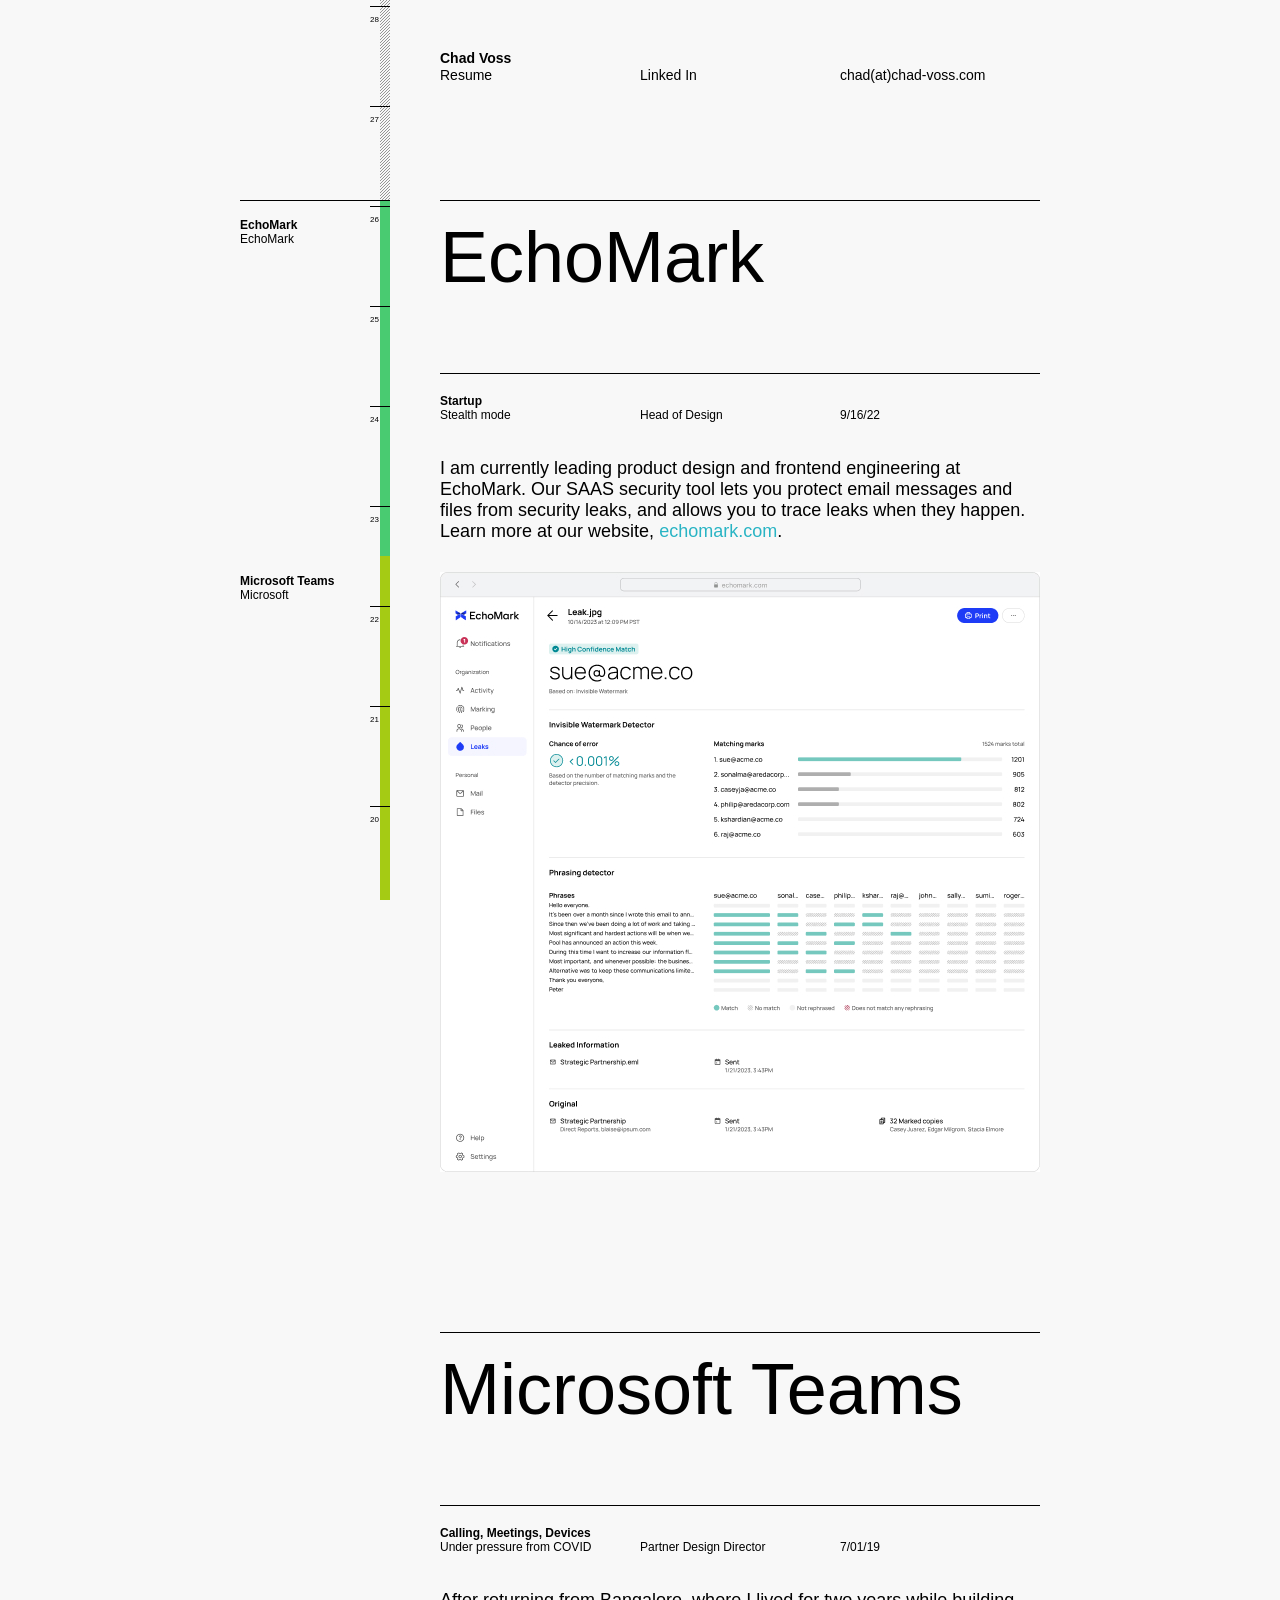
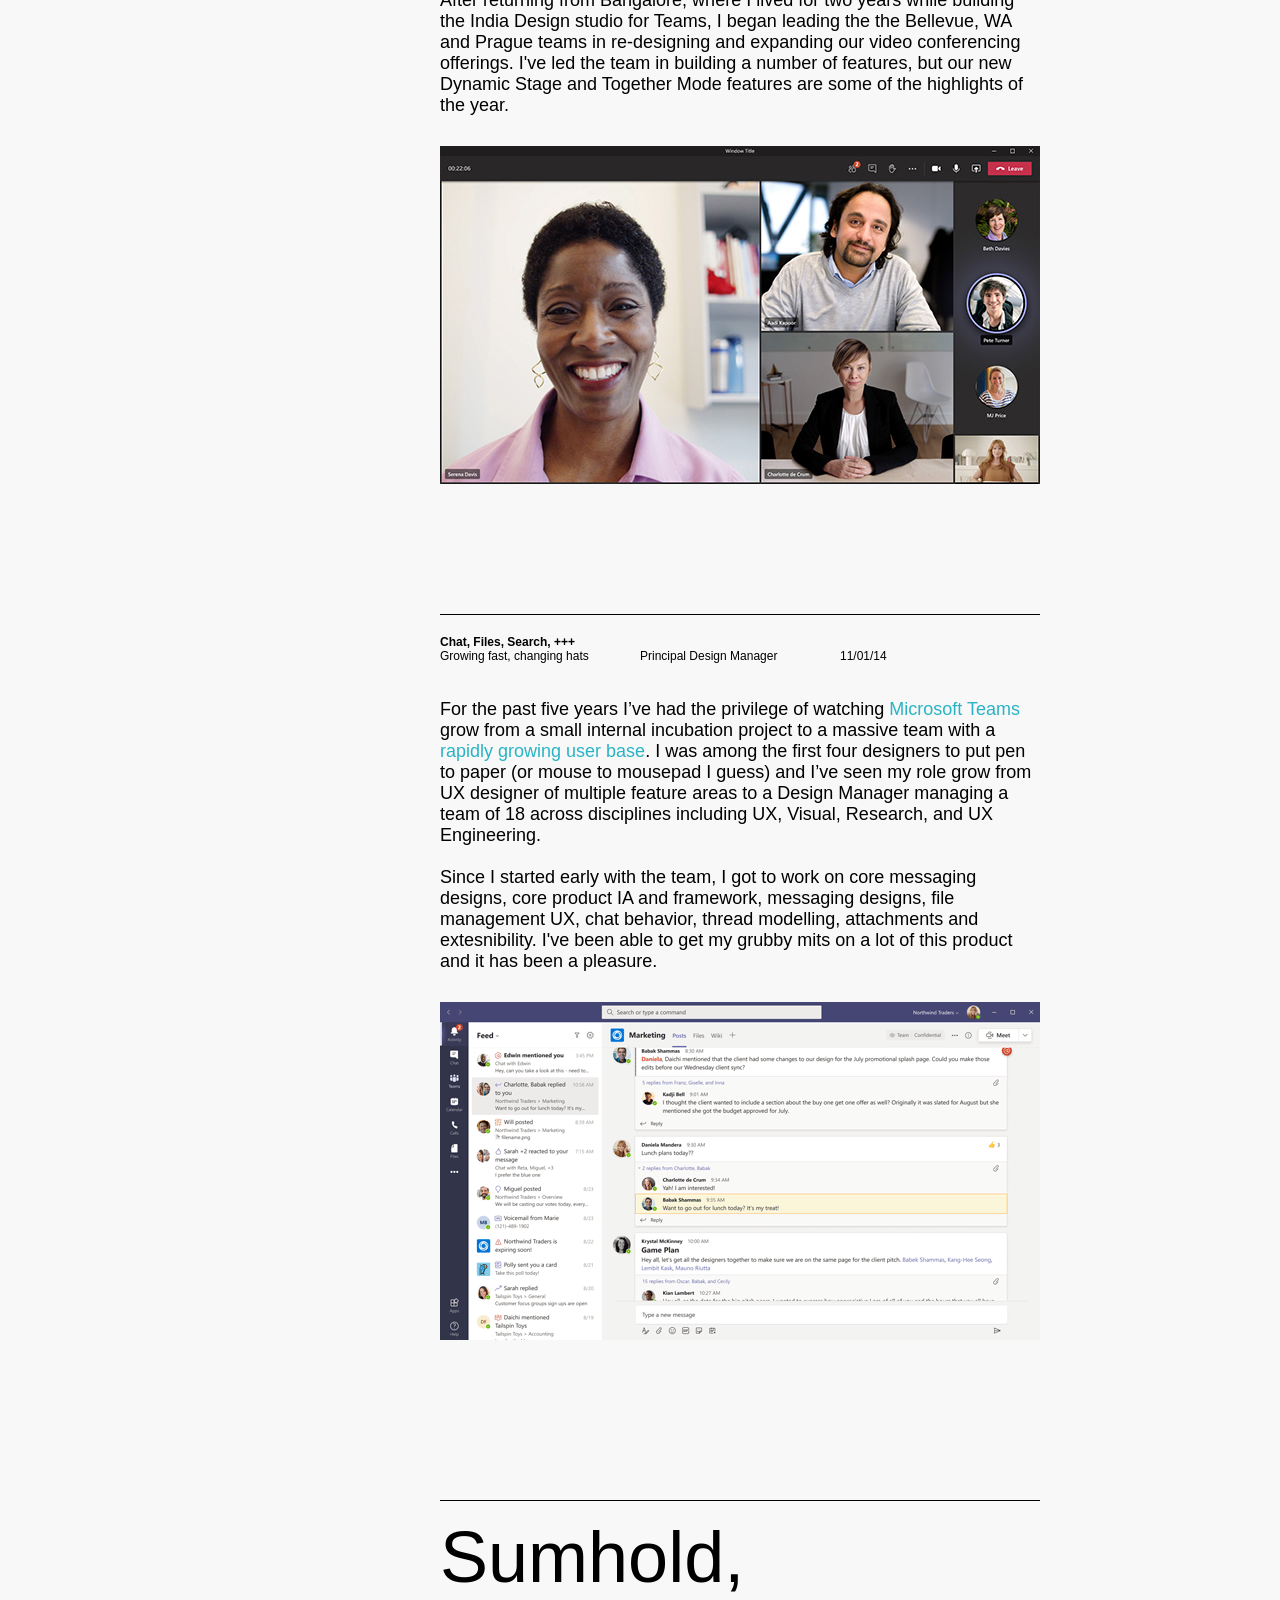
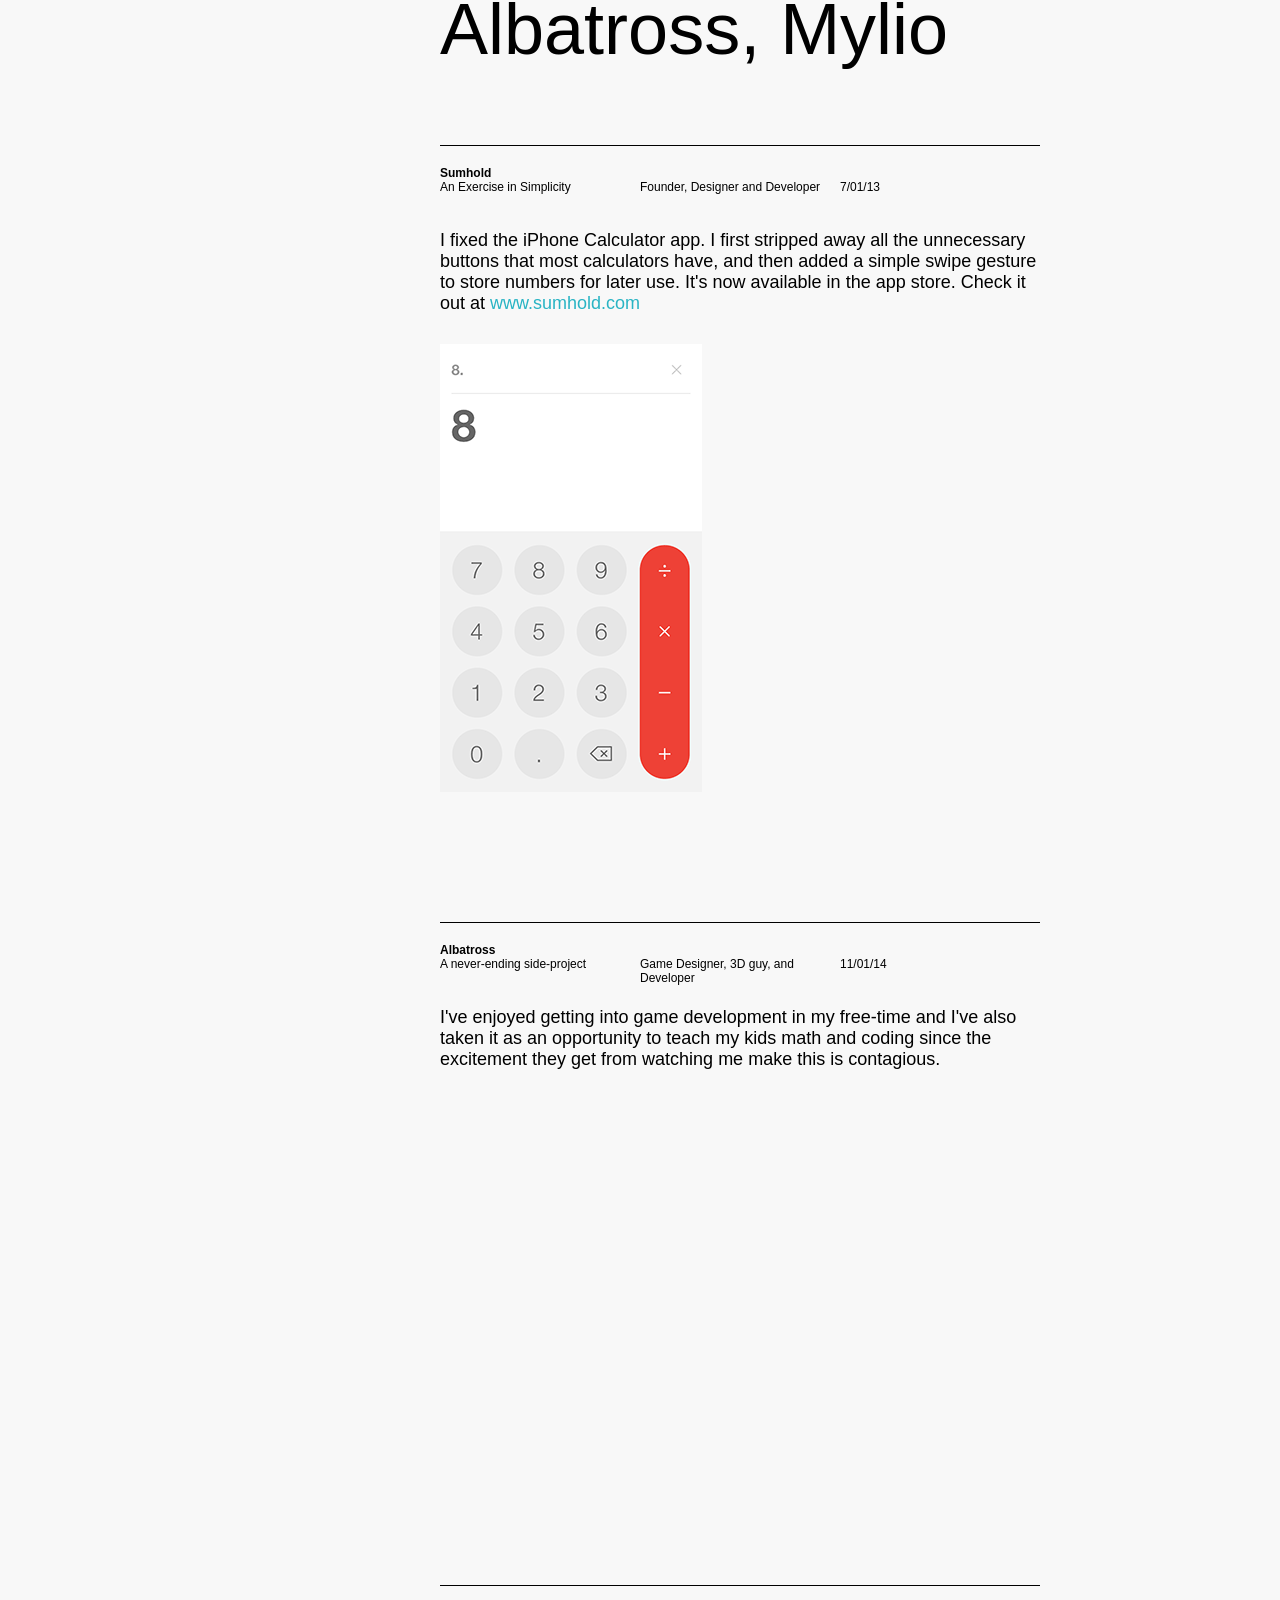
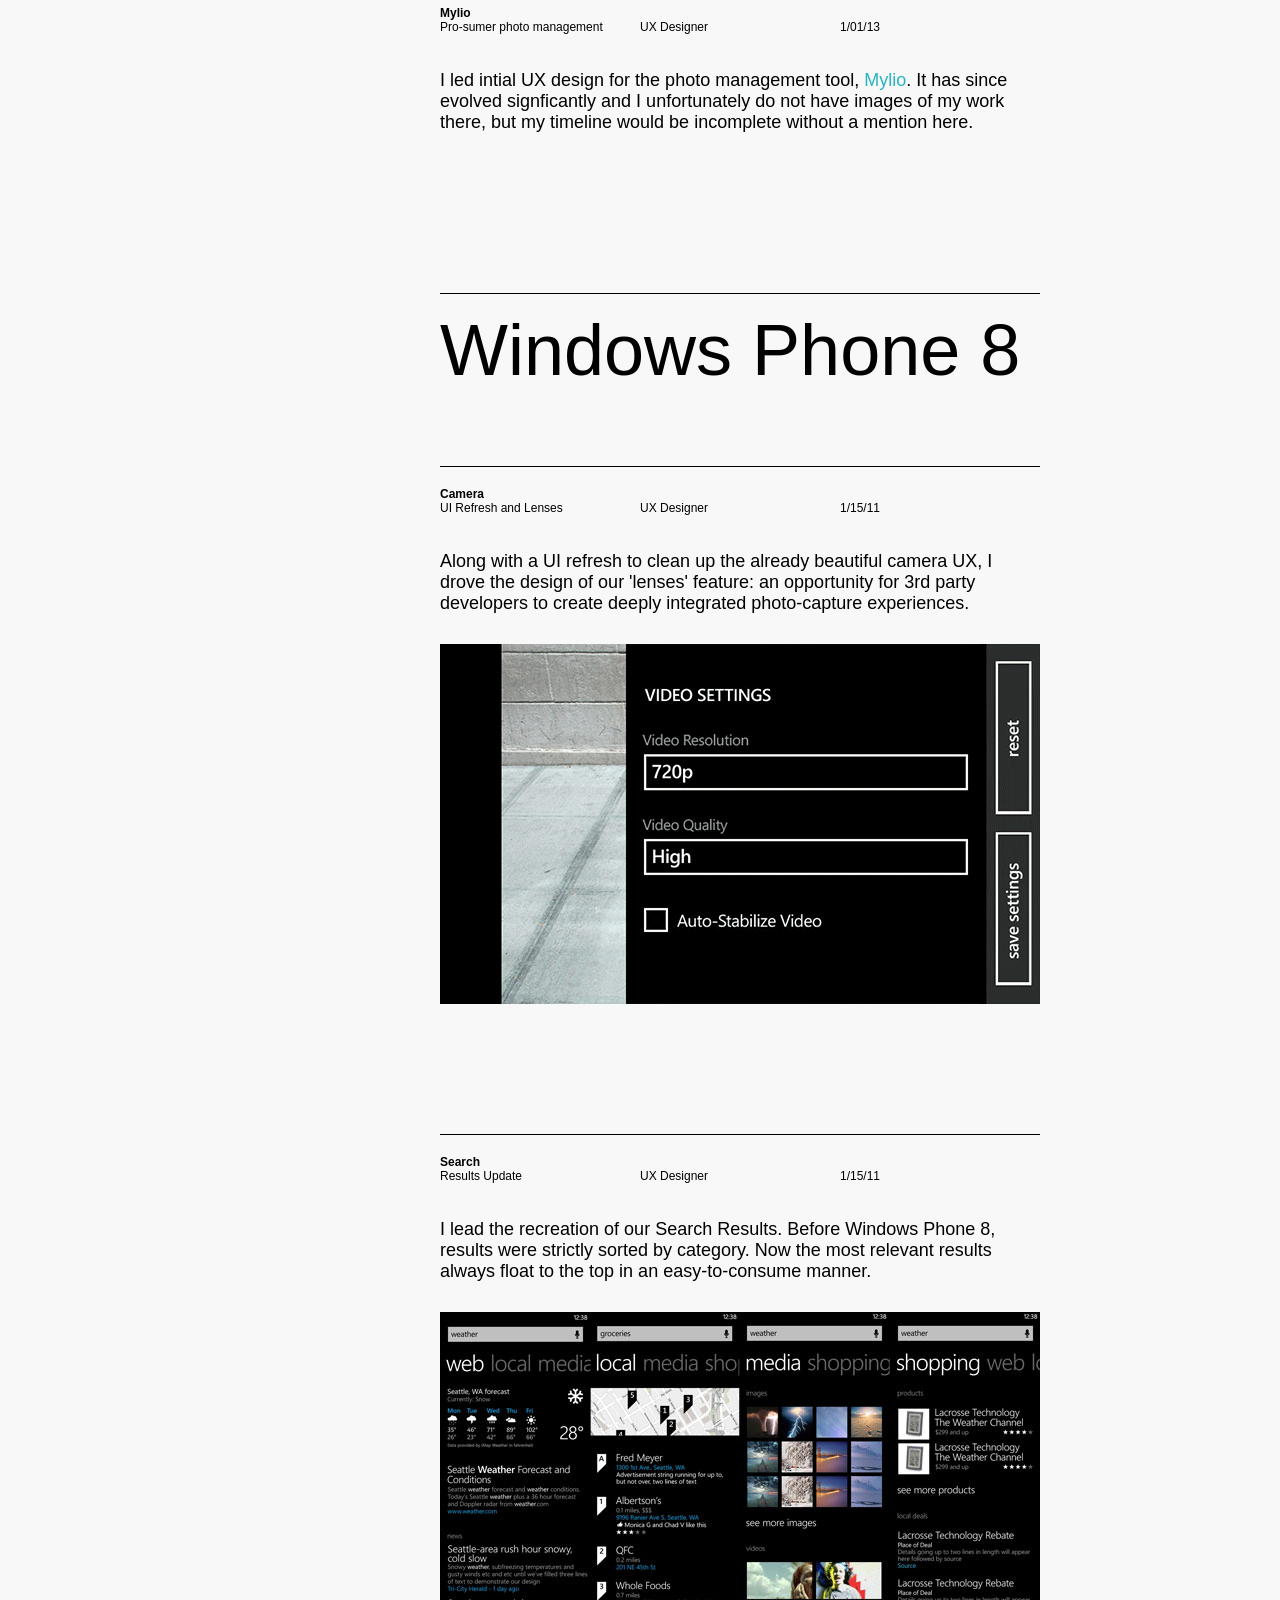
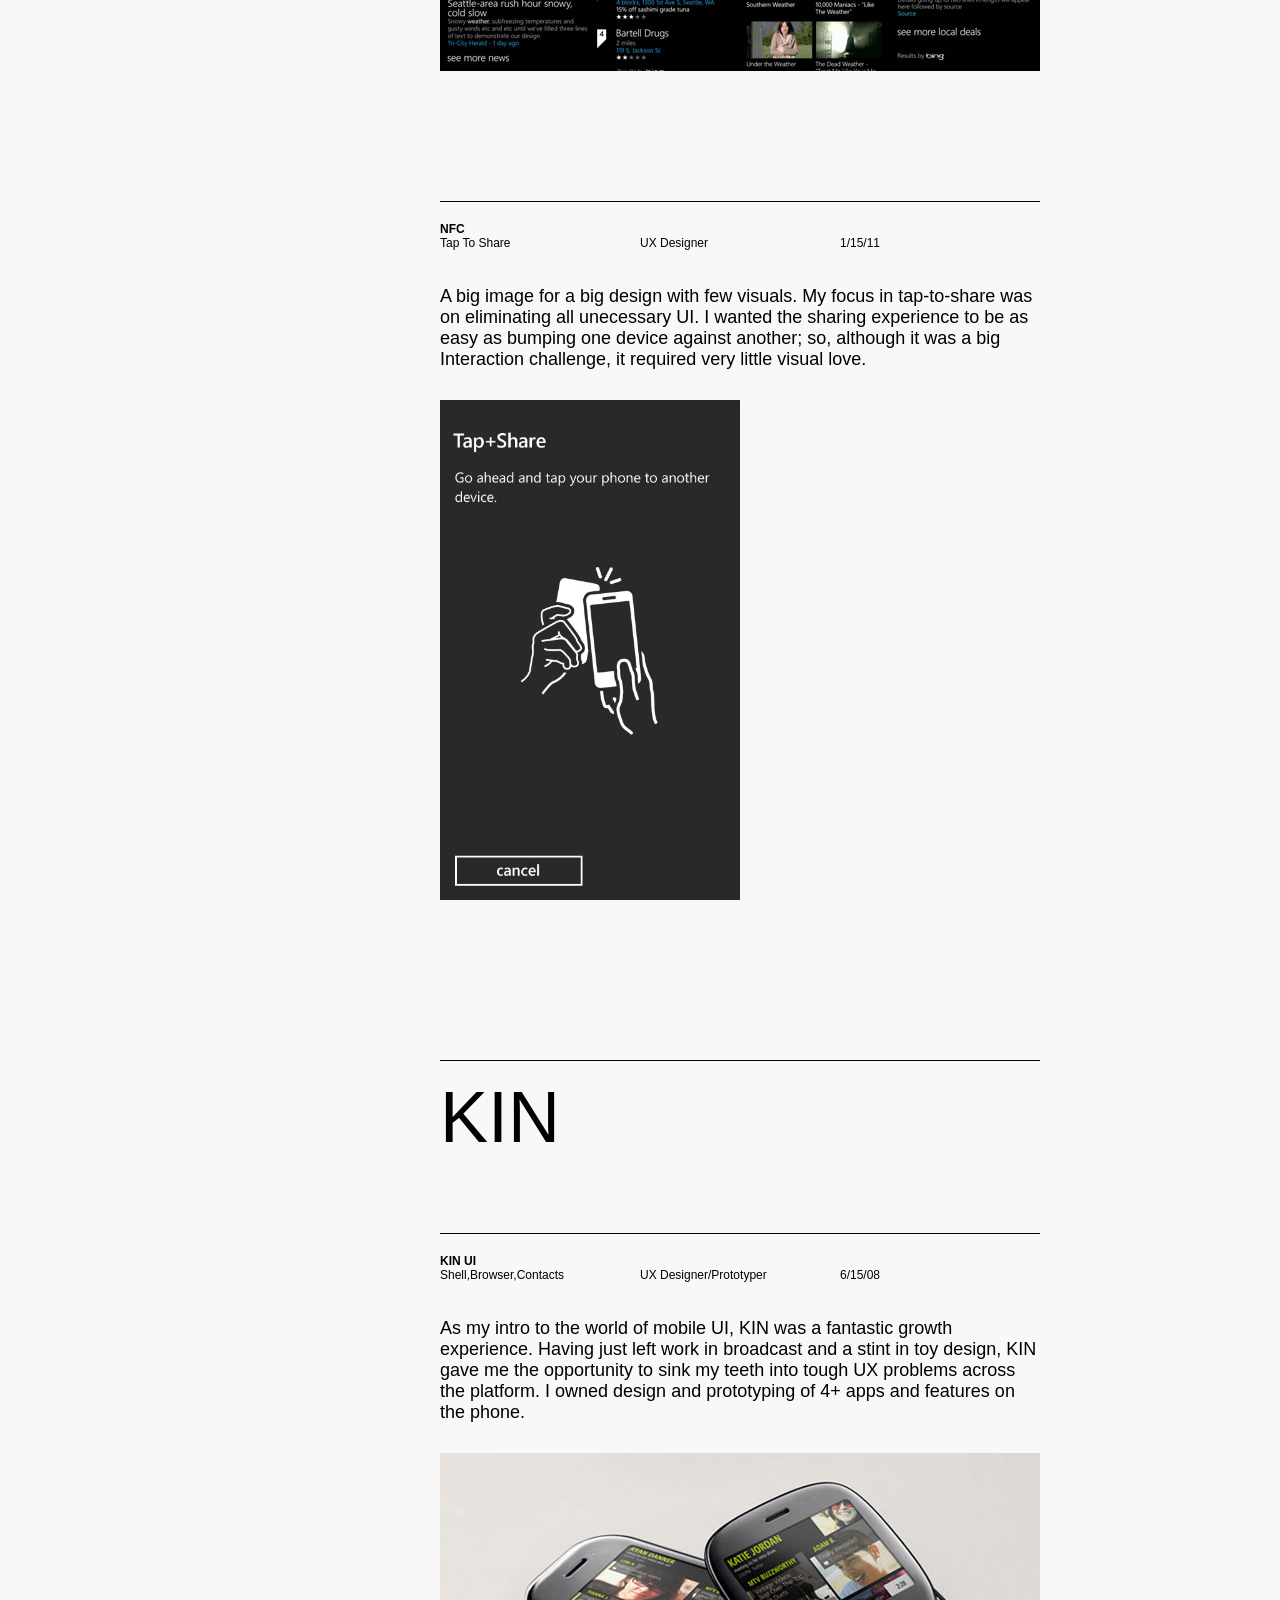
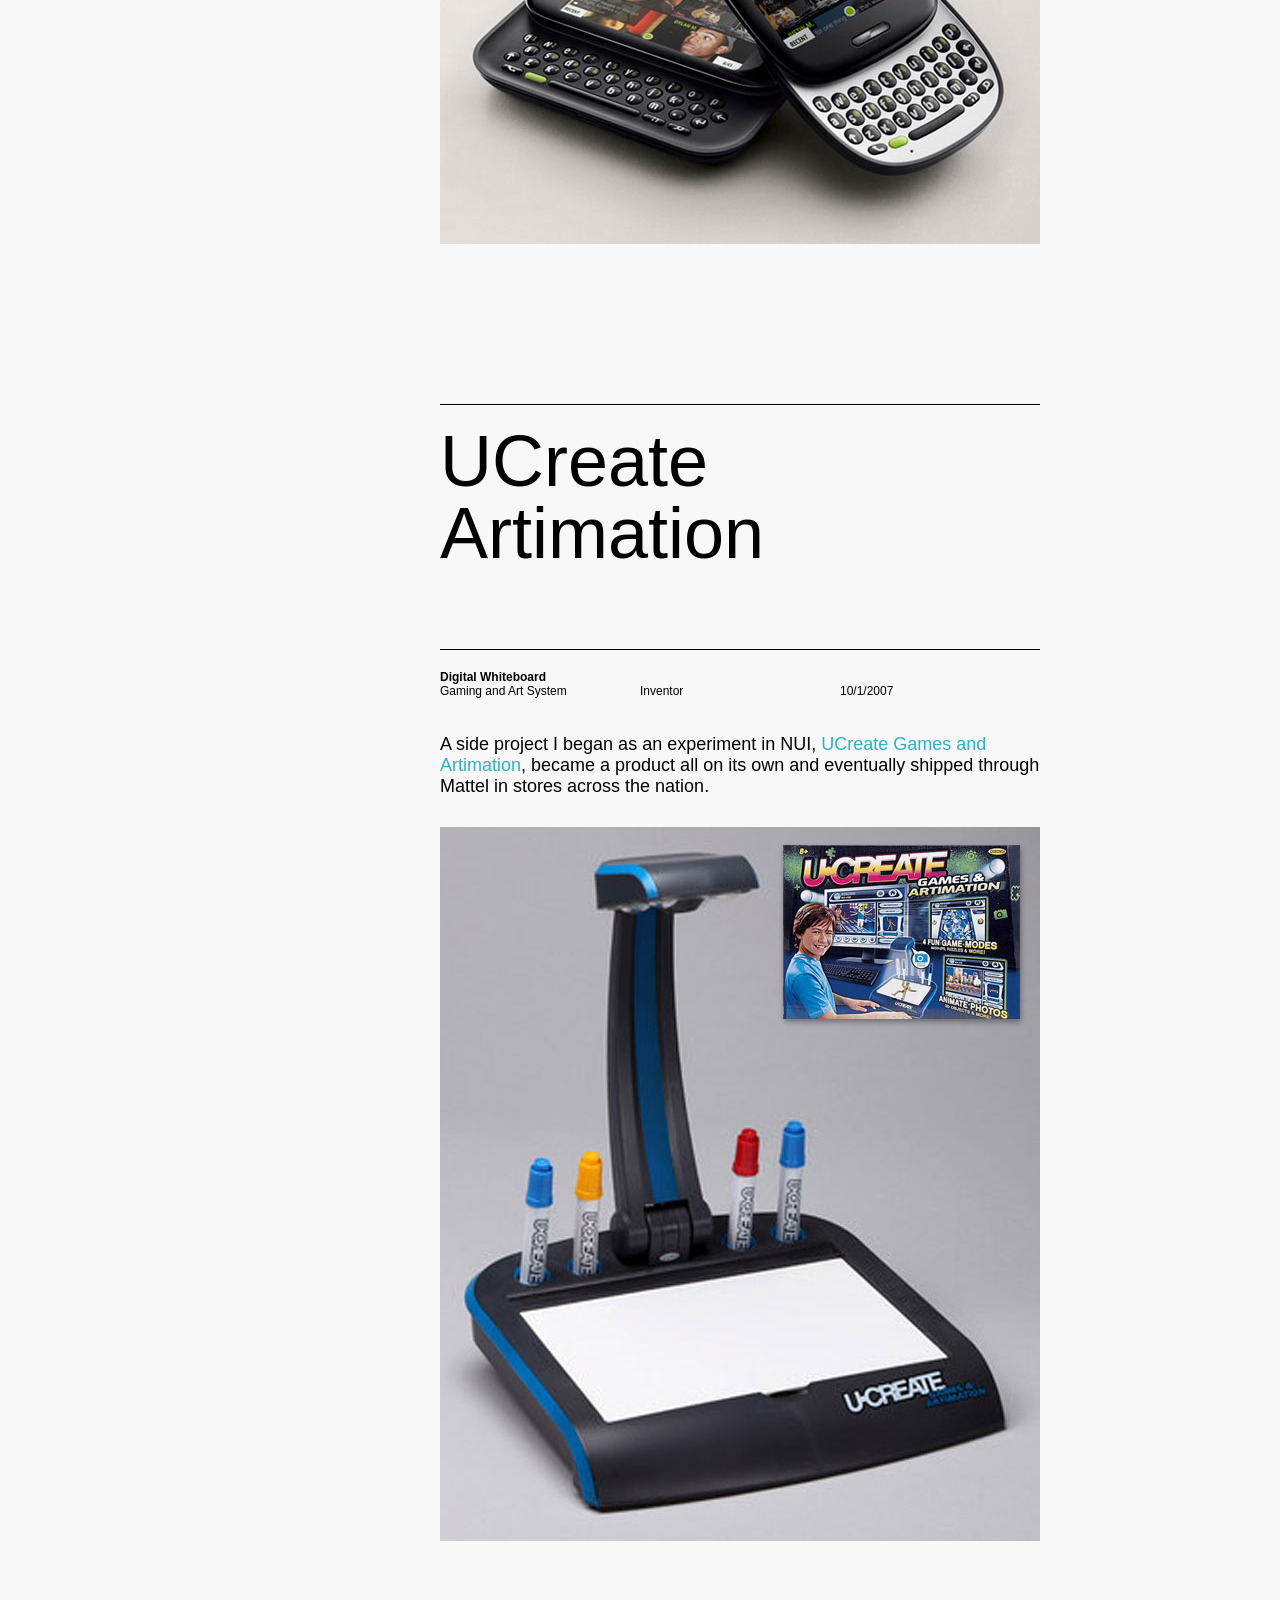
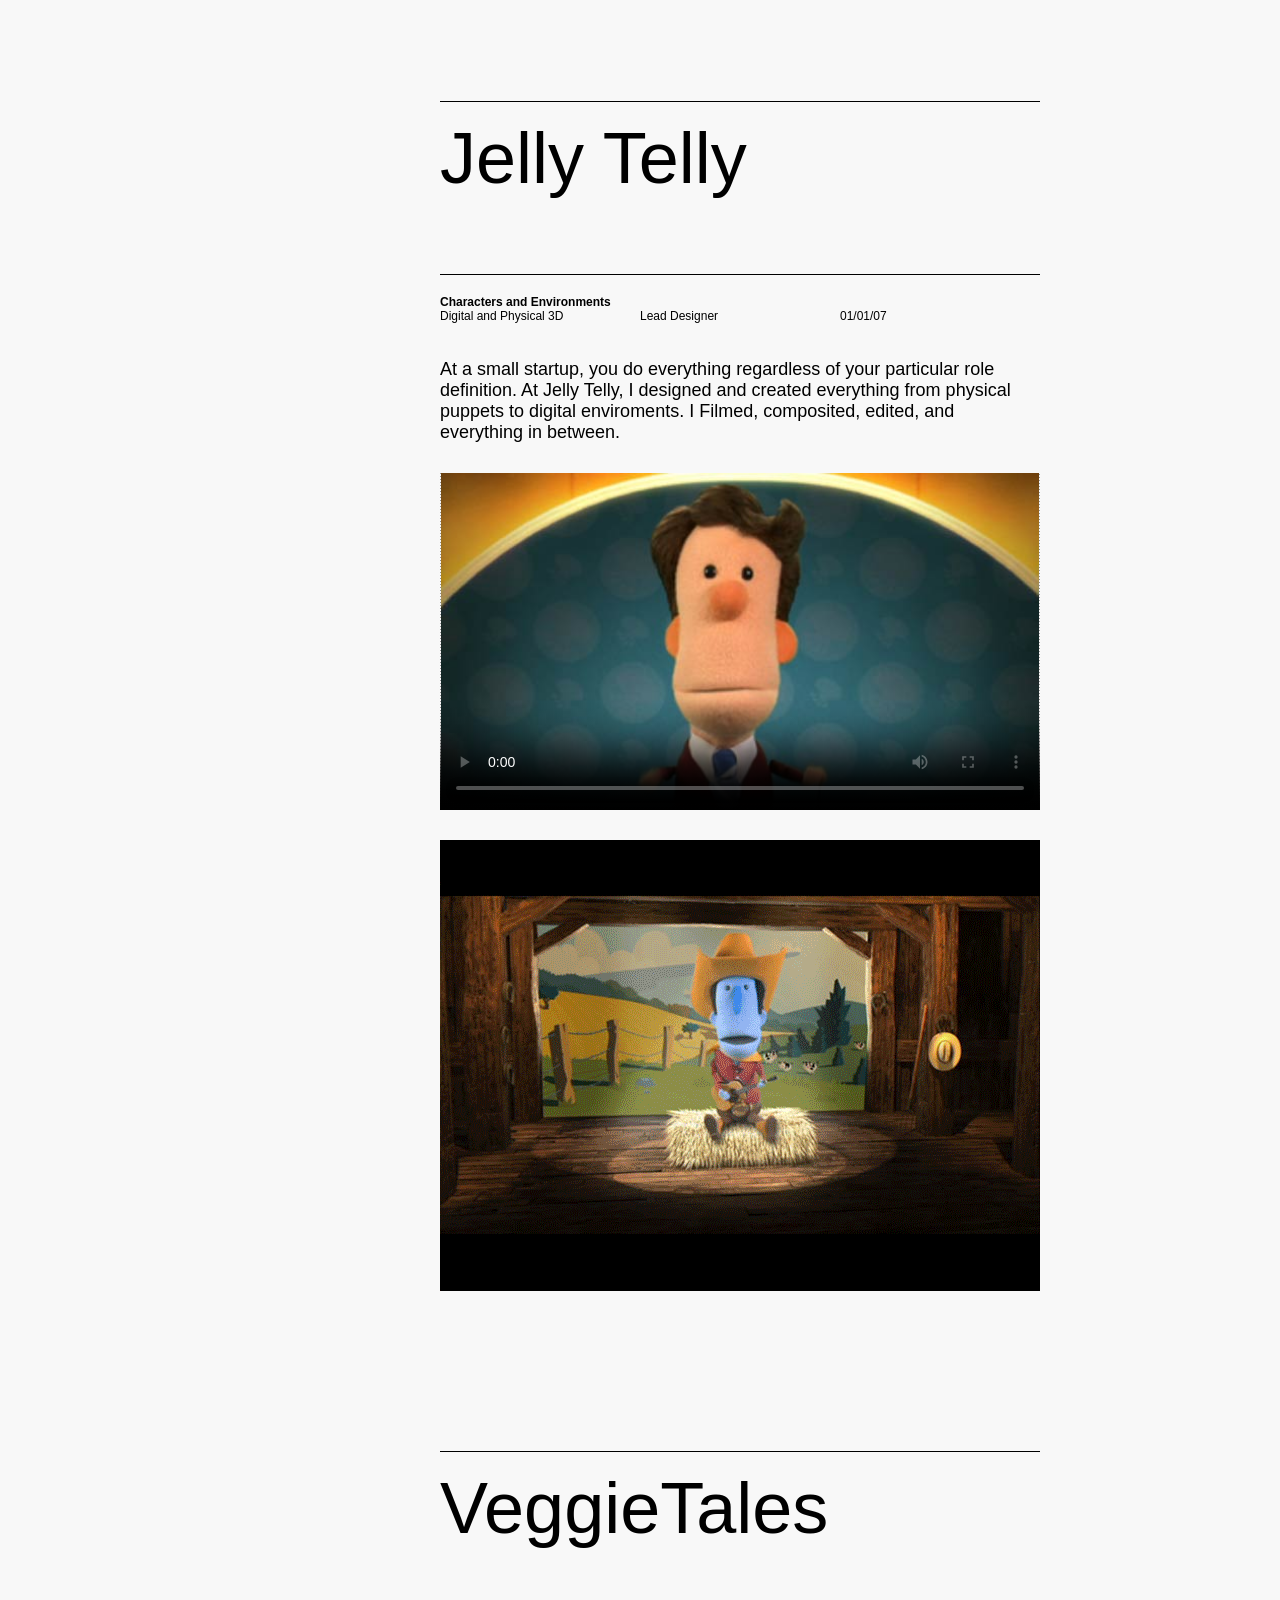
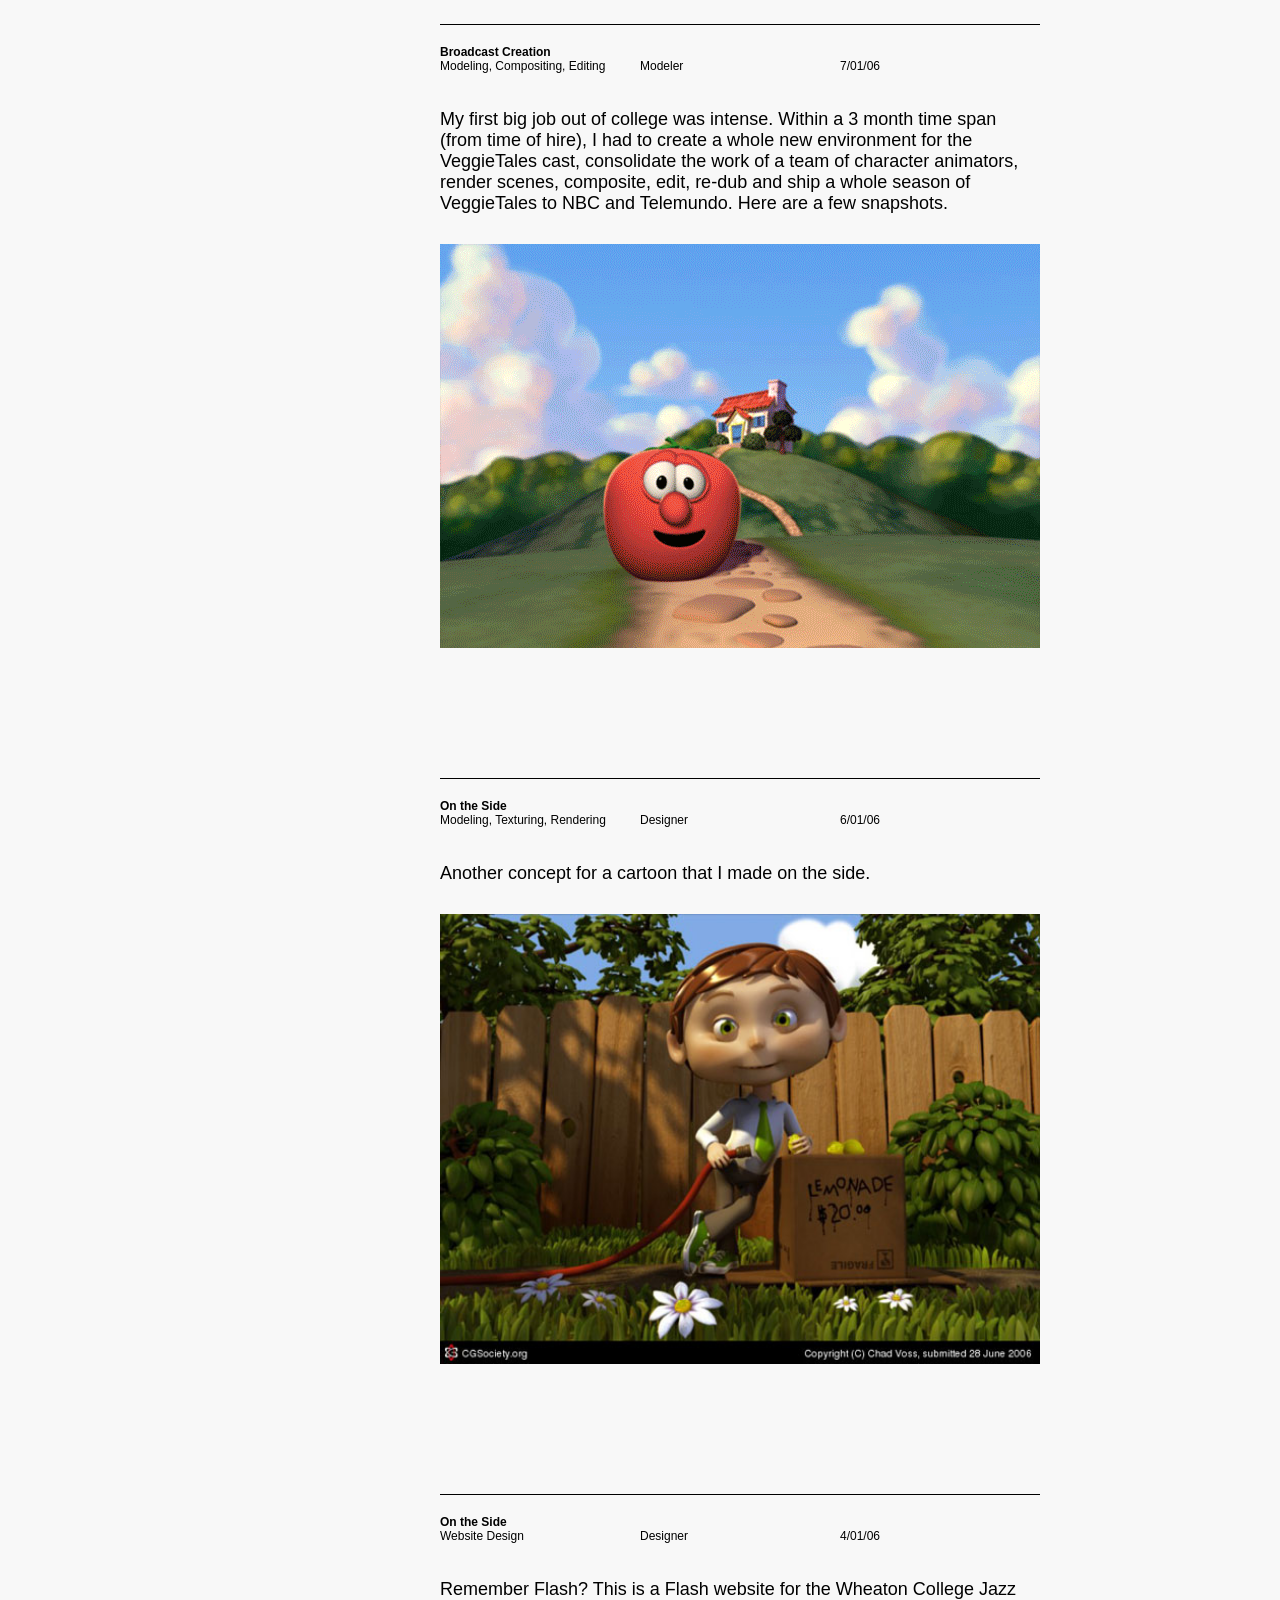
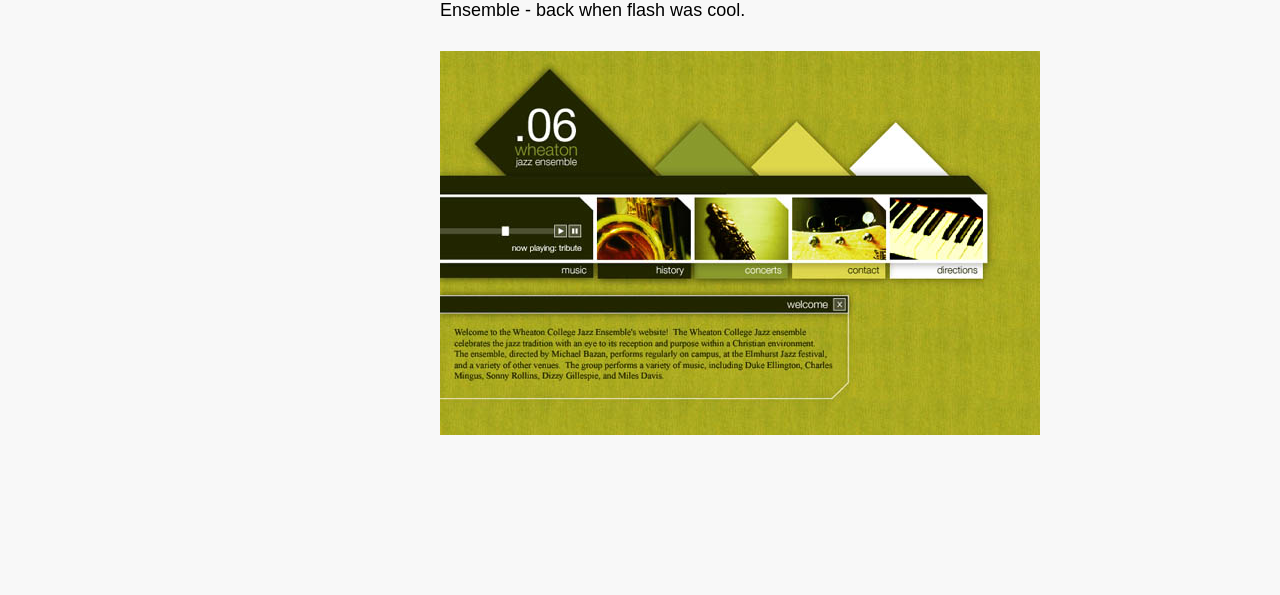
==== index.html @ c40c4e6f "Initial commit" ====
<!DOCTYPE html>
<html>
	
<head>
	<meta http-equiv="Content-Type" content="text/html; charset=utf-8" />
	<title>Chad Voss - Portfolio</title>
    
    <link href="css/main.css" rel="stylesheet" type="text/css" />
    
	<script src="js/jquery.js"></script>
    <script src="js/jquery.easing.1.3.js"></script>
    <script src="js/jquery.mousewheel.js"></script>
    <script src="js/jquery.animate-colors-min.js"></script>
	<script src="js/main.js"></script>
    </head>

<body style="background-color:#f8f8f8;">

<div id="wrapper">
	<div id="content"  style="top:0px;">
		
   		<!-- Header -->
    	<div id="header">
            <p class="font-bb">Chad Voss</p>
            <p class="font-b indent-0"><a href="data/other/voss.pdf">Resume</a></p>
            <p class="font-b indent-1"><a href="http://www.linkedin.com/in/chadvoss">Linked In</a></p>
            <p class="font-b indent-2"><a href="#">chad(at)chad-voss.com</a></p>
    	</div>
    	
    	<!-- Jobs -->
        <div id="jobs">
        	
        	        	<div class="job">
            	<div class="job-title font-c">EchoMark</div>
                
				                <div class="project">
                    <div class="project-header">
                        <p class="font-ab">Startup</p>
                        <p class="font-a indent-0">Stealth mode</p>
                        <p class="font-a indent-1">Head of Design</p>
                        <p class="font-a indent-2">9/16/22</p>
                        <p class="project-description font-d">I am currently leading product design and frontend engineering at EchoMark. Our SAAS security tool lets you protect email messages and files from security leaks, and allows you to trace leaks when they happen. Learn more at our website, <a href='https://echomark.com/' style='color:#29b4c4'>echomark.com</a>.</p>
                    </div>
                        
                    <div class="project-body">
                    
                    	                        <div class="image" style="width:600px; height:600px;">
                        	<img width="600" height="600" src="data/images/leak-report.jpg"/>
                        </div>
                                            </div>
                </div>
                            </div>
            
                    	<div class="job">
            	<div class="job-title font-c">Microsoft Teams</div>
                
				                <div class="project">
                    <div class="project-header">
                        <p class="font-ab">Calling, Meetings, Devices</p>
                        <p class="font-a indent-0">Under pressure from COVID</p>
                        <p class="font-a indent-1">Partner Design Director</p>
                        <p class="font-a indent-2">7/01/19</p>
                        <p class="project-description font-d">After returning from Bangalore, where I lived for two years while building the India Design studio for Teams, I began leading the the Bellevue, WA and Prague teams in re-designing and expanding our video conferencing offerings. I've led the team in building a number of features, but our new Dynamic Stage and Together Mode features are some of the highlights of the year.</p>
                    </div>
                        
                    <div class="project-body">
                    
                    	                        <div class="image" style="width:600px; height:338px;">
                        	<img width="600" height="338" src="data/images/dynamic_grid.jpg"/>
                        </div>
                                            </div>
                </div>
                                <div class="project">
                    <div class="project-header">
                        <p class="font-ab">Chat, Files, Search, +++</p>
                        <p class="font-a indent-0">Growing fast, changing hats</p>
                        <p class="font-a indent-1">Principal Design Manager</p>
                        <p class="font-a indent-2">11/01/14</p>
                        <p class="project-description font-d">For the past five years I’ve had the privilege of watching <a href='https://products.office.com/en-us/microsoft-teams/group-chat-software' style='color:#29b4c4'>Microsoft Teams</a> grow from a small internal incubation project to a massive team with a <a href=‘https://thenextweb.com/apps/2018/12/10/microsoft-teams-is-growing-ridiculously-fast/' style='color:#29b4c4'>rapidly growing user base</a>. I was among the first four designers to put pen to paper (or mouse to mousepad I guess) and I’ve seen my role grow from UX designer of multiple feature areas to a Design Manager managing a team of 18 across disciplines including UX, Visual, Research, and UX Engineering. <br><br>Since I started early with the team, I got to work on core messaging designs, core product IA and framework, messaging designs, file management UX, chat behavior, thread modelling, attachments and extesnibility. I've been able to get my grubby mits on a lot of this product and it has been a pleasure.</p>
                    </div>
                        
                    <div class="project-body">
                    
                    	                        <div class="image" style="width:600px; height:338px;">
                        	<img width="600" height="338" src="data/images/teams_blr.gif"/>
                        </div>
                                            </div>
                </div>
                            </div>
            
                    	<div class="job">
            	<div class="job-title font-c">Sumhold, Albatross, Mylio</div>
                
				                <div class="project">
                    <div class="project-header">
                        <p class="font-ab">Sumhold</p>
                        <p class="font-a indent-0">An Exercise in Simplicity</p>
                        <p class="font-a indent-1">Founder, Designer and Developer</p>
                        <p class="font-a indent-2">7/01/13</p>
                        <p class="project-description font-d">I fixed the iPhone Calculator app. I first stripped away all the unnecessary buttons that most calculators have, and then added a simple swipe gesture to store numbers for later use. It's now available in the app store. Check it out at <a href='http://www.sumhold.com' style='color:#29b4c4'>www.sumhold.com</a></p>
                    </div>
                        
                    <div class="project-body">
                    
                    	                        <div class="image" style="width:262px; height:448px;">
                        	<img width="262" height="448" src="data/images/step1.gif"/>
                        </div>
                                            </div>
                </div>
                                <div class="project">
                    <div class="project-header">
                        <p class="font-ab">Albatross</p>
                        <p class="font-a indent-0">A never-ending side-project</p>
                        <p class="font-a indent-1">Game Designer, 3D guy, and Developer</p>
                        <p class="font-a indent-2">11/01/14</p>
                        <p class="project-description font-d">I've enjoyed getting into game development in my free-time and I've also taken it as an opportunity to teach my kids math and coding since the excitement they get from watching me make this is contagious.<br><br><br><iframe width="600" height="338" src="https://www.youtube.com/embed/iEq5M8RAYPA" frameborder="0" allow="accelerometer; autoplay; encrypted-media; gyroscope; picture-in-picture" allowfullscreen></iframe></p>
                    </div>
                        
                    <div class="project-body">
                    
                    	                    </div>
                </div>
                                <div class="project">
                    <div class="project-header">
                        <p class="font-ab">Mylio</p>
                        <p class="font-a indent-0">Pro-sumer photo management</p>
                        <p class="font-a indent-1">UX Designer</p>
                        <p class="font-a indent-2">1/01/13</p>
                        <p class="project-description font-d">I led intial UX design for the photo management tool, <a href='https://mylio.com/' style='color:#29b4c4'>Mylio</a>. It has since evolved signficantly and I unfortunately do not have images of my work there, but my timeline would be incomplete without a mention here.</p>
                    </div>
                        
                    <div class="project-body">
                    
                    	                    </div>
                </div>
                            </div>
            
                    	<div class="job">
            	<div class="job-title font-c">Windows Phone 8</div>
                
				                <div class="project">
                    <div class="project-header">
                        <p class="font-ab">Camera</p>
                        <p class="font-a indent-0">UI Refresh and Lenses</p>
                        <p class="font-a indent-1">UX Designer</p>
                        <p class="font-a indent-2">1/15/11</p>
                        <p class="project-description font-d">Along with a UI refresh to clean up the already beautiful camera UX, I drove the design of our 'lenses' feature: an opportunity for 3rd party developers to create deeply integrated photo-capture experiences.</p>
                    </div>
                        
                    <div class="project-body">
                    
                    	                        <div class="image" style="width:600px; height:360px;">
                        	<img width="600" height="360" src="data/images/WinPhoCam.gif"/>
                        </div>
                                            </div>
                </div>
                                <div class="project">
                    <div class="project-header">
                        <p class="font-ab">Search</p>
                        <p class="font-a indent-0">Results Update</p>
                        <p class="font-a indent-1">UX Designer</p>
                        <p class="font-a indent-2">1/15/11</p>
                        <p class="project-description font-d">I lead the recreation of our Search Results. Before Windows Phone 8, results were strictly sorted by category. Now the most relevant results always float to the top in an easy-to-consume manner.</p>
                    </div>
                        
                    <div class="project-body">
                    
                    	                        <div class="image" style="width:600px; height:359px;">
                        	<img width="600" height="359" src="data/images/serp.jpg"/>
                        </div>
                                            </div>
                </div>
                                <div class="project">
                    <div class="project-header">
                        <p class="font-ab">NFC</p>
                        <p class="font-a indent-0">Tap To Share</p>
                        <p class="font-a indent-1">UX Designer</p>
                        <p class="font-a indent-2">1/15/11</p>
                        <p class="project-description font-d">A big image for a big design with few visuals. My focus in tap-to-share was on eliminating all unecessary UI. I wanted the sharing experience to be as easy as bumping one device against another; so, although it was a big Interaction challenge, it required very little visual love.</p>
                    </div>
                        
                    <div class="project-body">
                    
                    	                        <div class="image" style="width:300px; height:500px;">
                        	<img width="300" height="500" src="data/images/nfc.jpg"/>
                        </div>
                                            </div>
                </div>
                            </div>
            
                    	<div class="job">
            	<div class="job-title font-c">KIN</div>
                
				                <div class="project">
                    <div class="project-header">
                        <p class="font-ab">KIN UI</p>
                        <p class="font-a indent-0">Shell,Browser,Contacts</p>
                        <p class="font-a indent-1">UX Designer/Prototyper</p>
                        <p class="font-a indent-2">6/15/08</p>
                        <p class="project-description font-d">As my intro to the world of mobile UI, KIN was a fantastic growth experience. Having just left work in broadcast and a stint in toy design, KIN gave me the opportunity to sink my teeth into tough UX problems across the platform. I owned design and prototyping of 4+ apps and features on the phone.</p>
                    </div>
                        
                    <div class="project-body">
                    
                    	                        <div class="image" style="width:600px; height:391px;">
                        	<img width="600" height="391" src="data/images/kin-one-e3.jpg"/>
                        </div>
                                            </div>
                </div>
                            </div>
            
                    	<div class="job">
            	<div class="job-title font-c">UCreate Artimation</div>
                
				                <div class="project">
                    <div class="project-header">
                        <p class="font-ab">Digital Whiteboard</p>
                        <p class="font-a indent-0">Gaming and Art System</p>
                        <p class="font-a indent-1">Inventor</p>
                        <p class="font-a indent-2">10/1/2007</p>
                        <p class="project-description font-d">A side project I began as an experiment in NUI, <a href='https://www.amazon.com/Mattel-P6161-Ucreate-Games-Artimation/dp/B00264XVTA' style='color:#29b4c4'>UCreate Games and Artimation</a>, became a product all on its own and eventually shipped through Mattel in stores across the nation.</p>
                    </div>
                        
                    <div class="project-body">
                    
                    	                        <div class="image" style="width:600px; height:714px;">
                        	<img width="600" height="714" src="data/images/ucr_toy.jpg"/>
                        </div>
                                            </div>
                </div>
                            </div>
            
                    	<div class="job">
            	<div class="job-title font-c">Jelly Telly</div>
                
				                <div class="project">
                    <div class="project-header">
                        <p class="font-ab">Characters and Environments</p>
                        <p class="font-a indent-0">Digital and Physical 3D</p>
                        <p class="font-a indent-1">Lead Designer</p>
                        <p class="font-a indent-2">01/01/07</p>
                        <p class="project-description font-d">At a small startup, you do everything regardless of your particular role definition. At Jelly Telly, I designed and created everything from physical puppets to digital enviroments. I Filmed, composited, edited, and everything in between.</p>
                    </div>
                        
                    <div class="project-body">
                    
                    	                        <div class="video" style="width:600px; height:337px;">
                            <video controls="true" width="600" height="337" poster="data/videos/jellynews_590.jpg">
                            	                                <source src="data/videos/jellynews_590.mp4"></source>
                                                                <source src="data/videos/jellynews_590.ogg"></source>
                                                            </video>
                            <!--<div class="video-controls">
                                <div class="video-play"></div >
                                <div class="video-pause" style="visibility:collapse"></div >
                            </div>-->
                        </div>
                                                <div class="image" style="width:600px; height:451px;">
                        	<img width="600" height="451" src="data/images/JellyTelly.gif"/>
                        </div>
                                            </div>
                </div>
                            </div>
            
                    	<div class="job">
            	<div class="job-title font-c">VeggieTales</div>
                
				                <div class="project">
                    <div class="project-header">
                        <p class="font-ab">Broadcast Creation</p>
                        <p class="font-a indent-0">Modeling, Compositing, Editing</p>
                        <p class="font-a indent-1">Modeler</p>
                        <p class="font-a indent-2">7/01/06</p>
                        <p class="project-description font-d">My first big job out of college was intense. Within a 3 month time span (from time of hire), I had to create a whole new environment for the VeggieTales cast, consolidate the work of a team of character animators, render scenes, composite, edit, re-dub and ship a whole season of VeggieTales to NBC and Telemundo. Here are a few snapshots.</p>
                    </div>
                        
                    <div class="project-body">
                    
                    	                        <div class="image" style="width:600px; height:404px;">
                        	<img width="600" height="404" src="data/images/VeggieTales.gif"/>
                        </div>
                                            </div>
                </div>
                                <div class="project">
                    <div class="project-header">
                        <p class="font-ab">On the Side</p>
                        <p class="font-a indent-0">Modeling, Texturing, Rendering</p>
                        <p class="font-a indent-1">Designer</p>
                        <p class="font-a indent-2">6/01/06</p>
                        <p class="project-description font-d">Another concept for a cartoon that I made on the side.</p>
                    </div>
                        
                    <div class="project-body">
                    
                    	                        <div class="image" style="width:600px; height:450px;">
                        	<img width="600" height="450" src="data/images/col_lemons.jpg"/>
                        </div>
                                            </div>
                </div>
                                <div class="project">
                    <div class="project-header">
                        <p class="font-ab">On the Side</p>
                        <p class="font-a indent-0">Website Design</p>
                        <p class="font-a indent-1">Designer</p>
                        <p class="font-a indent-2">4/01/06</p>
                        <p class="project-description font-d">Remember Flash? This is a Flash website for the Wheaton College Jazz Ensemble - back when flash was cool.</p>
                    </div>
                        
                    <div class="project-body">
                    
                    	                        <div class="image" style="width:600px; height:384px;">
                        	<img width="600" height="384" src="data/images/col_web.jpg"/>
                        </div>
                                            </div>
                </div>
                            </div>
            
                        
            
        <!-- end jobs -->
        </div>
        
    <!-- end content -->
    </div>
        
    <!-- Timeline -->
    <div id="timeline">
        
        <!-- Background -->
        <div id="timeline-bg"></div>

        <!-- Scrolling Content -->
        <div id="timeline-scroller" style="top: 0px; position: absolute;">

            <!-- set height to offset design -->
            <div id="timeline-offset" style="height: 200px;"></div>
            
                        
            <!-- Projects -->
            <div id="timeline-projects">
            
            	                <div class="timeline-project" onClick="void(0);" style="height: 338px; border-right-color: #49cb71">
                    <p class="font-ab">EchoMark</p>
                    <p class="font-a">EchoMark</p>
                </div>
                
                                <div class="timeline-project" onClick="void(0);" style="height: 749px; border-right-color: #a5cb14">
                    <p class="font-ab">Microsoft Teams</p>
                    <p class="font-a">Microsoft</p>
                </div>
                
                                <div class="timeline-project" onClick="void(0);" style="height: 165px; border-right-color: #fed30c">
                    <p class="font-ab">Sumhold, Albatross, Mylio</p>
                    <p class="font-a">Startups</p>
                </div>
                
                                <div class="timeline-project" onClick="void(0);" style="height: 182px; border-right-color: #1ab4c6">
                    <p class="font-ab">Windows Phone 8</p>
                    <p class="font-a">Microsoft</p>
                </div>
                
                                <div class="timeline-project" onClick="void(0);" style="height: 240px; border-right-color: #fc5d1b">
                    <p class="font-ab">KIN</p>
                    <p class="font-a">Microsoft</p>
                </div>
                
                                <div class="timeline-project" onClick="void(0);" style="height: 49px; border-right-color: #49cb71">
                    <p class="font-ab">UCreate Artimation</p>
                    <p class="font-a">Independent</p>
                </div>
                
                                <div class="timeline-project" onClick="void(0);" style="height: 57px; border-right-color: #a5cb14">
                    <p class="font-ab">Jelly Telly</p>
                    <p class="font-a">Phil Vischer</p>
                </div>
                
                                <div class="timeline-project" onClick="void(0);" style="height: 32px; border-right-color: #fed30c">
                    <p class="font-ab">VeggieTales</p>
                    <p class="font-a">Phil Vischer</p>
                </div>
                
                            </div>
            
            <!-- Timeline Ticks (set top margin to offset time) -->
            <div id="timeline-ticks" style="margin-top:-193.54838709678px">
            	            	<div class="timeline-tick">28</div>
                            	<div class="timeline-tick">27</div>
                            	<div class="timeline-tick">26</div>
                            	<div class="timeline-tick">25</div>
                            	<div class="timeline-tick">24</div>
                            	<div class="timeline-tick">23</div>
                            	<div class="timeline-tick">22</div>
                            	<div class="timeline-tick">21</div>
                            	<div class="timeline-tick">20</div>
                            	<div class="timeline-tick">19</div>
                            	<div class="timeline-tick">18</div>
                            	<div class="timeline-tick">17</div>
                            	<div class="timeline-tick">16</div>
                            	<div class="timeline-tick">15</div>
                            	<div class="timeline-tick">14</div>
                            	<div class="timeline-tick">13</div>
                            	<div class="timeline-tick">12</div>
                            	<div class="timeline-tick">11</div>
                            	<div class="timeline-tick">10</div>
                            	<div class="timeline-tick">09</div>
                            	<div class="timeline-tick">08</div>
                            	<div class="timeline-tick">07</div>
                            	<div class="timeline-tick">06</div>
                            	<div class="timeline-tick">05</div>
                            	<div class="timeline-tick">04</div>
                            	<div class="timeline-tick">03</div>
                            	<div class="timeline-tick">02</div>
                            	<div class="timeline-tick">01</div>
                            	<div class="timeline-tick">00</div>
                            	<div class="timeline-tick">0-1</div>
                            	<div class="timeline-tick">0-2</div>
                            	<div class="timeline-tick">0-3</div>
                            	<div class="timeline-tick">0-4</div>
                            	<div class="timeline-tick">0-5</div>
                            	<div class="timeline-tick">0-6</div>
                            	<div class="timeline-tick">0-7</div>
                            	<div class="timeline-tick">0-8</div>
                            	<div class="timeline-tick">0-9</div>
                            	<div class="timeline-tick">0-10</div>
                            	<div class="timeline-tick">0-11</div>
                            	<div class="timeline-tick">0-12</div>
                            	<div class="timeline-tick">0-13</div>
                            	<div class="timeline-tick">0-14</div>
                            	<div class="timeline-tick">0-15</div>
                            	<div class="timeline-tick">0-16</div>
                            	<div class="timeline-tick">0-17</div>
                            	<div class="timeline-tick">0-18</div>
                            	<div class="timeline-tick">0-19</div>
                            	<div class="timeline-tick">0-20</div>
                            	<div class="timeline-tick">0-21</div>
                            	<div class="timeline-tick">0-22</div>
                            	<div class="timeline-tick">0-23</div>
                            	<div class="timeline-tick">0-24</div>
                            	<div class="timeline-tick">0-25</div>
                            	<div class="timeline-tick">0-26</div>
                            	<div class="timeline-tick">0-27</div>
                            	<div class="timeline-tick">0-28</div>
                            	<div class="timeline-tick">0-29</div>
                            	<div class="timeline-tick">0-30</div>
                            	<div class="timeline-tick">0-31</div>
                            	<div class="timeline-tick">0-32</div>
                            	<div class="timeline-tick">0-33</div>
                            	<div class="timeline-tick">0-34</div>
                            	<div class="timeline-tick">0-35</div>
                            	<div class="timeline-tick">0-36</div>
                            	<div class="timeline-tick">0-37</div>
                            	<div class="timeline-tick">0-38</div>
                            	<div class="timeline-tick">0-39</div>
                            	<div class="timeline-tick">0-40</div>
                            	<div class="timeline-tick">0-41</div>
                            	<div class="timeline-tick">0-42</div>
                            	<div class="timeline-tick">0-43</div>
                            	<div class="timeline-tick">0-44</div>
                            	<div class="timeline-tick">0-45</div>
                            	<div class="timeline-tick">0-46</div>
                            	<div class="timeline-tick">0-47</div>
                            	<div class="timeline-tick">0-48</div>
                            	<div class="timeline-tick">0-49</div>
                            	<div class="timeline-tick">0-50</div>
                            	<div class="timeline-tick">49</div>
                            	<div class="timeline-tick">48</div>
                            	<div class="timeline-tick">47</div>
                            	<div class="timeline-tick">46</div>
                            	<div class="timeline-tick">45</div>
                            	<div class="timeline-tick">44</div>
                            	<div class="timeline-tick">43</div>
                            	<div class="timeline-tick">42</div>
                            	<div class="timeline-tick">41</div>
                            	<div class="timeline-tick">40</div>
                            	<div class="timeline-tick">39</div>
                            	<div class="timeline-tick">38</div>
                            	<div class="timeline-tick">37</div>
                            	<div class="timeline-tick">36</div>
                            	<div class="timeline-tick">35</div>
                            	<div class="timeline-tick">34</div>
                            	<div class="timeline-tick">33</div>
                            	<div class="timeline-tick">32</div>
                            	<div class="timeline-tick">31</div>
                            	<div class="timeline-tick">30</div>
                            	<div class="timeline-tick">29</div>
                            	<div class="timeline-tick">28</div>
                            	<div class="timeline-tick">27</div>
                            	<div class="timeline-tick">26</div>
                            	<div class="timeline-tick">25</div>
                            	<div class="timeline-tick">24</div>
                            	<div class="timeline-tick">23</div>
                            	<div class="timeline-tick">22</div>
                            	<div class="timeline-tick">21</div>
                            	<div class="timeline-tick">20</div>
                            	<div class="timeline-tick">19</div>
                            	<div class="timeline-tick">18</div>
                            	<div class="timeline-tick">17</div>
                            	<div class="timeline-tick">16</div>
                            	<div class="timeline-tick">15</div>
                            	<div class="timeline-tick">14</div>
                            	<div class="timeline-tick">13</div>
                            	<div class="timeline-tick">12</div>
                            	<div class="timeline-tick">11</div>
                            	<div class="timeline-tick">10</div>
                            	<div class="timeline-tick">09</div>
                            	<div class="timeline-tick">08</div>
                            	<div class="timeline-tick">07</div>
                            	<div class="timeline-tick">06</div>
                            	<div class="timeline-tick">05</div>
                            	<div class="timeline-tick">04</div>
                            	<div class="timeline-tick">03</div>
                            	<div class="timeline-tick">02</div>
                            	<div class="timeline-tick">01</div>
                            	<div class="timeline-tick">00</div>
                            	<div class="timeline-tick">0-1</div>
                            	<div class="timeline-tick">0-2</div>
                            	<div class="timeline-tick">0-3</div>
                            	<div class="timeline-tick">0-4</div>
                            	<div class="timeline-tick">0-5</div>
                            	<div class="timeline-tick">0-6</div>
                            	<div class="timeline-tick">0-7</div>
                            	<div class="timeline-tick">0-8</div>
                            	<div class="timeline-tick">0-9</div>
                            	<div class="timeline-tick">0-10</div>
                            	<div class="timeline-tick">0-11</div>
                            	<div class="timeline-tick">0-12</div>
                            	<div class="timeline-tick">0-13</div>
                            	<div class="timeline-tick">0-14</div>
                            	<div class="timeline-tick">0-15</div>
                            	<div class="timeline-tick">0-16</div>
                            	<div class="timeline-tick">0-17</div>
                            	<div class="timeline-tick">0-18</div>
                            	<div class="timeline-tick">0-19</div>
                            	<div class="timeline-tick">0-20</div>
                            	<div class="timeline-tick">0-21</div>
                            	<div class="timeline-tick">0-22</div>
                            	<div class="timeline-tick">0-23</div>
                            	<div class="timeline-tick">0-24</div>
                            	<div class="timeline-tick">0-25</div>
                            	<div class="timeline-tick">0-26</div>
                            	<div class="timeline-tick">0-27</div>
                            	<div class="timeline-tick">0-28</div>
                            	<div class="timeline-tick">0-29</div>
                            	<div class="timeline-tick">0-30</div>
                            	<div class="timeline-tick">0-31</div>
                            	<div class="timeline-tick">0-32</div>
                            	<div class="timeline-tick">0-33</div>
                            	<div class="timeline-tick">0-34</div>
                            	<div class="timeline-tick">0-35</div>
                            	<div class="timeline-tick">0-36</div>
                            	<div class="timeline-tick">0-37</div>
                            	<div class="timeline-tick">0-38</div>
                            	<div class="timeline-tick">0-39</div>
                            	<div class="timeline-tick">0-40</div>
                            	<div class="timeline-tick">0-41</div>
                            	<div class="timeline-tick">0-42</div>
                            	<div class="timeline-tick">0-43</div>
                            	<div class="timeline-tick">0-44</div>
                            	<div class="timeline-tick">0-45</div>
                            	<div class="timeline-tick">0-46</div>
                            	<div class="timeline-tick">0-47</div>
                            	<div class="timeline-tick">0-48</div>
                            	<div class="timeline-tick">0-49</div>
                            	<div class="timeline-tick">0-50</div>
                            	<div class="timeline-tick">49</div>
                            	<div class="timeline-tick">48</div>
                            	<div class="timeline-tick">47</div>
                            	<div class="timeline-tick">46</div>
                            	<div class="timeline-tick">45</div>
                            	<div class="timeline-tick">44</div>
                            	<div class="timeline-tick">43</div>
                            	<div class="timeline-tick">42</div>
                            	<div class="timeline-tick">41</div>
                            	<div class="timeline-tick">40</div>
                            	<div class="timeline-tick">39</div>
                            	<div class="timeline-tick">38</div>
                            	<div class="timeline-tick">37</div>
                            	<div class="timeline-tick">36</div>
                            	<div class="timeline-tick">35</div>
                            	<div class="timeline-tick">34</div>
                            	<div class="timeline-tick">33</div>
                            	<div class="timeline-tick">32</div>
                            	<div class="timeline-tick">31</div>
                            	<div class="timeline-tick">30</div>
                            	<div class="timeline-tick">29</div>
                            	<div class="timeline-tick">28</div>
                            	<div class="timeline-tick">27</div>
                            	<div class="timeline-tick">26</div>
                            	<div class="timeline-tick">25</div>
                            	<div class="timeline-tick">24</div>
                            	<div class="timeline-tick">23</div>
                            	<div class="timeline-tick">22</div>
                            	<div class="timeline-tick">21</div>
                            	<div class="timeline-tick">20</div>
                            	<div class="timeline-tick">19</div>
                            	<div class="timeline-tick">18</div>
                            	<div class="timeline-tick">17</div>
                            	<div class="timeline-tick">16</div>
                            	<div class="timeline-tick">15</div>
                            	<div class="timeline-tick">14</div>
                            	<div class="timeline-tick">13</div>
                            	<div class="timeline-tick">12</div>
                            	<div class="timeline-tick">11</div>
                            	<div class="timeline-tick">10</div>
                            	<div class="timeline-tick">09</div>
                            	<div class="timeline-tick">08</div>
                            	<div class="timeline-tick">07</div>
                            	<div class="timeline-tick">06</div>
                            	<div class="timeline-tick">05</div>
                            	<div class="timeline-tick">04</div>
                            	<div class="timeline-tick">03</div>
                            	<div class="timeline-tick">02</div>
                            	<div class="timeline-tick">01</div>
                            	<div class="timeline-tick">00</div>
                            	<div class="timeline-tick">0-1</div>
                            	<div class="timeline-tick">0-2</div>
                            	<div class="timeline-tick">0-3</div>
                            	<div class="timeline-tick">0-4</div>
                            	<div class="timeline-tick">0-5</div>
                            	<div class="timeline-tick">0-6</div>
                            	<div class="timeline-tick">0-7</div>
                            	<div class="timeline-tick">0-8</div>
                            	<div class="timeline-tick">0-9</div>
                            	<div class="timeline-tick">0-10</div>
                            	<div class="timeline-tick">0-11</div>
                            	<div class="timeline-tick">0-12</div>
                            	<div class="timeline-tick">0-13</div>
                            	<div class="timeline-tick">0-14</div>
                            	<div class="timeline-tick">0-15</div>
                            	<div class="timeline-tick">0-16</div>
                            	<div class="timeline-tick">0-17</div>
                            	<div class="timeline-tick">0-18</div>
                            	<div class="timeline-tick">0-19</div>
                            	<div class="timeline-tick">0-20</div>
                            	<div class="timeline-tick">0-21</div>
                            	<div class="timeline-tick">0-22</div>
                            	<div class="timeline-tick">0-23</div>
                            	<div class="timeline-tick">0-24</div>
                            	<div class="timeline-tick">0-25</div>
                            	<div class="timeline-tick">0-26</div>
                            	<div class="timeline-tick">0-27</div>
                            	<div class="timeline-tick">0-28</div>
                            	<div class="timeline-tick">0-29</div>
                            	<div class="timeline-tick">0-30</div>
                            	<div class="timeline-tick">0-31</div>
                            	<div class="timeline-tick">0-32</div>
                            	<div class="timeline-tick">0-33</div>
                            	<div class="timeline-tick">0-34</div>
                            	<div class="timeline-tick">0-35</div>
                            	<div class="timeline-tick">0-36</div>
                            	<div class="timeline-tick">0-37</div>
                            	<div class="timeline-tick">0-38</div>
                            	<div class="timeline-tick">0-39</div>
                            	<div class="timeline-tick">0-40</div>
                            	<div class="timeline-tick">0-41</div>
                            	<div class="timeline-tick">0-42</div>
                            	<div class="timeline-tick">0-43</div>
                            	<div class="timeline-tick">0-44</div>
                            	<div class="timeline-tick">0-45</div>
                            	<div class="timeline-tick">0-46</div>
                            	<div class="timeline-tick">0-47</div>
                            	<div class="timeline-tick">0-48</div>
                            	<div class="timeline-tick">0-49</div>
                            	<div class="timeline-tick">0-50</div>
                            	<div class="timeline-tick">49</div>
                            	<div class="timeline-tick">48</div>
                            	<div class="timeline-tick">47</div>
                            	<div class="timeline-tick">46</div>
                            	<div class="timeline-tick">45</div>
                            	<div class="timeline-tick">44</div>
                            	<div class="timeline-tick">43</div>
                            	<div class="timeline-tick">42</div>
                            	<div class="timeline-tick">41</div>
                            	<div class="timeline-tick">40</div>
                            	<div class="timeline-tick">39</div>
                            	<div class="timeline-tick">38</div>
                            	<div class="timeline-tick">37</div>
                            	<div class="timeline-tick">36</div>
                            	<div class="timeline-tick">35</div>
                            	<div class="timeline-tick">34</div>
                            	<div class="timeline-tick">33</div>
                            	<div class="timeline-tick">32</div>
                            	<div class="timeline-tick">31</div>
                            	<div class="timeline-tick">30</div>
                            	<div class="timeline-tick">29</div>
                            	<div class="timeline-tick">28</div>
                            	<div class="timeline-tick">27</div>
                            	<div class="timeline-tick">26</div>
                            	<div class="timeline-tick">25</div>
                            	<div class="timeline-tick">24</div>
                            	<div class="timeline-tick">23</div>
                            	<div class="timeline-tick">22</div>
                            	<div class="timeline-tick">21</div>
                            	<div class="timeline-tick">20</div>
                            	<div class="timeline-tick">19</div>
                            	<div class="timeline-tick">18</div>
                            	<div class="timeline-tick">17</div>
                            	<div class="timeline-tick">16</div>
                            	<div class="timeline-tick">15</div>
                            	<div class="timeline-tick">14</div>
                            	<div class="timeline-tick">13</div>
                            	<div class="timeline-tick">12</div>
                            	<div class="timeline-tick">11</div>
                            	<div class="timeline-tick">10</div>
                            	<div class="timeline-tick">09</div>
                            	<div class="timeline-tick">08</div>
                            	<div class="timeline-tick">07</div>
                            	<div class="timeline-tick">06</div>
                            	<div class="timeline-tick">05</div>
                            	<div class="timeline-tick">04</div>
                            	<div class="timeline-tick">03</div>
                            	<div class="timeline-tick">02</div>
                            	<div class="timeline-tick">01</div>
                            	<div class="timeline-tick">00</div>
                            	<div class="timeline-tick">0-1</div>
                            	<div class="timeline-tick">0-2</div>
                            	<div class="timeline-tick">0-3</div>
                            	<div class="timeline-tick">0-4</div>
                            	<div class="timeline-tick">0-5</div>
                            	<div class="timeline-tick">0-6</div>
                            	<div class="timeline-tick">0-7</div>
                            	<div class="timeline-tick">0-8</div>
                            	<div class="timeline-tick">0-9</div>
                            	<div class="timeline-tick">0-10</div>
                            	<div class="timeline-tick">0-11</div>
                            	<div class="timeline-tick">0-12</div>
                            	<div class="timeline-tick">0-13</div>
                            	<div class="timeline-tick">0-14</div>
                            	<div class="timeline-tick">0-15</div>
                            	<div class="timeline-tick">0-16</div>
                            	<div class="timeline-tick">0-17</div>
                            	<div class="timeline-tick">0-18</div>
                            	<div class="timeline-tick">0-19</div>
                            	<div class="timeline-tick">0-20</div>
                            	<div class="timeline-tick">0-21</div>
                            	<div class="timeline-tick">0-22</div>
                            	<div class="timeline-tick">0-23</div>
                            	<div class="timeline-tick">0-24</div>
                            	<div class="timeline-tick">0-25</div>
                            	<div class="timeline-tick">0-26</div>
                            	<div class="timeline-tick">0-27</div>
                            	<div class="timeline-tick">0-28</div>
                            	<div class="timeline-tick">0-29</div>
                            	<div class="timeline-tick">0-30</div>
                            	<div class="timeline-tick">0-31</div>
                            	<div class="timeline-tick">0-32</div>
                            	<div class="timeline-tick">0-33</div>
                            	<div class="timeline-tick">0-34</div>
                            	<div class="timeline-tick">0-35</div>
                            	<div class="timeline-tick">0-36</div>
                            	<div class="timeline-tick">0-37</div>
                            	<div class="timeline-tick">0-38</div>
                            	<div class="timeline-tick">0-39</div>
                            	<div class="timeline-tick">0-40</div>
                            	<div class="timeline-tick">0-41</div>
                            	<div class="timeline-tick">0-42</div>
                            	<div class="timeline-tick">0-43</div>
                            	<div class="timeline-tick">0-44</div>
                            	<div class="timeline-tick">0-45</div>
                            	<div class="timeline-tick">0-46</div>
                            	<div class="timeline-tick">0-47</div>
                            	<div class="timeline-tick">0-48</div>
                            	<div class="timeline-tick">0-49</div>
                            	<div class="timeline-tick">0-50</div>
                            	<div class="timeline-tick">49</div>
                            	<div class="timeline-tick">48</div>
                            	<div class="timeline-tick">47</div>
                            	<div class="timeline-tick">46</div>
                            	<div class="timeline-tick">45</div>
                            	<div class="timeline-tick">44</div>
                            	<div class="timeline-tick">43</div>
                            	<div class="timeline-tick">42</div>
                            	<div class="timeline-tick">41</div>
                            	<div class="timeline-tick">40</div>
                            	<div class="timeline-tick">39</div>
                            	<div class="timeline-tick">38</div>
                            	<div class="timeline-tick">37</div>
                            	<div class="timeline-tick">36</div>
                            	<div class="timeline-tick">35</div>
                            	<div class="timeline-tick">34</div>
                            	<div class="timeline-tick">33</div>
                            	<div class="timeline-tick">32</div>
                            	<div class="timeline-tick">31</div>
                            	<div class="timeline-tick">30</div>
                            	<div class="timeline-tick">29</div>
                            	<div class="timeline-tick">28</div>
                            	<div class="timeline-tick">27</div>
                            	<div class="timeline-tick">26</div>
                            	<div class="timeline-tick">25</div>
                            	<div class="timeline-tick">24</div>
                            	<div class="timeline-tick">23</div>
                            	<div class="timeline-tick">22</div>
                            	<div class="timeline-tick">21</div>
                            	<div class="timeline-tick">20</div>
                            	<div class="timeline-tick">19</div>
                            	<div class="timeline-tick">18</div>
                            	<div class="timeline-tick">17</div>
                            	<div class="timeline-tick">16</div>
                            	<div class="timeline-tick">15</div>
                            	<div class="timeline-tick">14</div>
                            	<div class="timeline-tick">13</div>
                            	<div class="timeline-tick">12</div>
                            	<div class="timeline-tick">11</div>
                            	<div class="timeline-tick">10</div>
                            	<div class="timeline-tick">09</div>
                            	<div class="timeline-tick">08</div>
                            	<div class="timeline-tick">07</div>
                            	<div class="timeline-tick">06</div>
                            	<div class="timeline-tick">05</div>
                            	<div class="timeline-tick">04</div>
                            	<div class="timeline-tick">03</div>
                            	<div class="timeline-tick">02</div>
                            	<div class="timeline-tick">01</div>
                            	<div class="timeline-tick">00</div>
                            	<div class="timeline-tick">0-1</div>
                            	<div class="timeline-tick">0-2</div>
                            	<div class="timeline-tick">0-3</div>
                            	<div class="timeline-tick">0-4</div>
                            	<div class="timeline-tick">0-5</div>
                            	<div class="timeline-tick">0-6</div>
                            	<div class="timeline-tick">0-7</div>
                            	<div class="timeline-tick">0-8</div>
                            	<div class="timeline-tick">0-9</div>
                            	<div class="timeline-tick">0-10</div>
                            	<div class="timeline-tick">0-11</div>
                            	<div class="timeline-tick">0-12</div>
                            	<div class="timeline-tick">0-13</div>
                            	<div class="timeline-tick">0-14</div>
                            	<div class="timeline-tick">0-15</div>
                            	<div class="timeline-tick">0-16</div>
                            	<div class="timeline-tick">0-17</div>
                            	<div class="timeline-tick">0-18</div>
                            	<div class="timeline-tick">0-19</div>
                            	<div class="timeline-tick">0-20</div>
                            	<div class="timeline-tick">0-21</div>
                            	<div class="timeline-tick">0-22</div>
                            	<div class="timeline-tick">0-23</div>
                            	<div class="timeline-tick">0-24</div>
                            	<div class="timeline-tick">0-25</div>
                            	<div class="timeline-tick">0-26</div>
                            	<div class="timeline-tick">0-27</div>
                            	<div class="timeline-tick">0-28</div>
                            	<div class="timeline-tick">0-29</div>
                            	<div class="timeline-tick">0-30</div>
                            	<div class="timeline-tick">0-31</div>
                            	<div class="timeline-tick">0-32</div>
                            	<div class="timeline-tick">0-33</div>
                            	<div class="timeline-tick">0-34</div>
                            	<div class="timeline-tick">0-35</div>
                            	<div class="timeline-tick">0-36</div>
                            	<div class="timeline-tick">0-37</div>
                            	<div class="timeline-tick">0-38</div>
                            	<div class="timeline-tick">0-39</div>
                            	<div class="timeline-tick">0-40</div>
                            	<div class="timeline-tick">0-41</div>
                            	<div class="timeline-tick">0-42</div>
                            	<div class="timeline-tick">0-43</div>
                            	<div class="timeline-tick">0-44</div>
                            	<div class="timeline-tick">0-45</div>
                            	<div class="timeline-tick">0-46</div>
                            	<div class="timeline-tick">0-47</div>
                            	<div class="timeline-tick">0-48</div>
                            	<div class="timeline-tick">0-49</div>
                            	<div class="timeline-tick">0-50</div>
                            	<div class="timeline-tick">49</div>
                            	<div class="timeline-tick">48</div>
                            	<div class="timeline-tick">47</div>
                            	<div class="timeline-tick">46</div>
                            	<div class="timeline-tick">45</div>
                            	<div class="timeline-tick">44</div>
                            	<div class="timeline-tick">43</div>
                            	<div class="timeline-tick">42</div>
                            	<div class="timeline-tick">41</div>
                            	<div class="timeline-tick">40</div>
                            	<div class="timeline-tick">39</div>
                            	<div class="timeline-tick">38</div>
                            	<div class="timeline-tick">37</div>
                            	<div class="timeline-tick">36</div>
                            	<div class="timeline-tick">35</div>
                            	<div class="timeline-tick">34</div>
                            	<div class="timeline-tick">33</div>
                            	<div class="timeline-tick">32</div>
                            	<div class="timeline-tick">31</div>
                            	<div class="timeline-tick">30</div>
                            	<div class="timeline-tick">29</div>
                            	<div class="timeline-tick">28</div>
                            	<div class="timeline-tick">27</div>
                            	<div class="timeline-tick">26</div>
                            	<div class="timeline-tick">25</div>
                            	<div class="timeline-tick">24</div>
                            	<div class="timeline-tick">23</div>
                            	<div class="timeline-tick">22</div>
                            	<div class="timeline-tick">21</div>
                            	<div class="timeline-tick">20</div>
                            	<div class="timeline-tick">19</div>
                            	<div class="timeline-tick">18</div>
                            	<div class="timeline-tick">17</div>
                            	<div class="timeline-tick">16</div>
                            	<div class="timeline-tick">15</div>
                            	<div class="timeline-tick">14</div>
                            	<div class="timeline-tick">13</div>
                            	<div class="timeline-tick">12</div>
                            	<div class="timeline-tick">11</div>
                            	<div class="timeline-tick">10</div>
                            	<div class="timeline-tick">09</div>
                            	<div class="timeline-tick">08</div>
                            	<div class="timeline-tick">07</div>
                            	<div class="timeline-tick">06</div>
                            	<div class="timeline-tick">05</div>
                            	<div class="timeline-tick">04</div>
                            	<div class="timeline-tick">03</div>
                            	<div class="timeline-tick">02</div>
                            	<div class="timeline-tick">01</div>
                            	<div class="timeline-tick">00</div>
                            	<div class="timeline-tick">0-1</div>
                            	<div class="timeline-tick">0-2</div>
                            	<div class="timeline-tick">0-3</div>
                            	<div class="timeline-tick">0-4</div>
                            	<div class="timeline-tick">0-5</div>
                            	<div class="timeline-tick">0-6</div>
                            	<div class="timeline-tick">0-7</div>
                            	<div class="timeline-tick">0-8</div>
                            	<div class="timeline-tick">0-9</div>
                            	<div class="timeline-tick">0-10</div>
                            	<div class="timeline-tick">0-11</div>
                            	<div class="timeline-tick">0-12</div>
                            	<div class="timeline-tick">0-13</div>
                            	<div class="timeline-tick">0-14</div>
                            	<div class="timeline-tick">0-15</div>
                            	<div class="timeline-tick">0-16</div>
                            	<div class="timeline-tick">0-17</div>
                            	<div class="timeline-tick">0-18</div>
                            	<div class="timeline-tick">0-19</div>
                            	<div class="timeline-tick">0-20</div>
                            	<div class="timeline-tick">0-21</div>
                            	<div class="timeline-tick">0-22</div>
                            	<div class="timeline-tick">0-23</div>
                            	<div class="timeline-tick">0-24</div>
                            	<div class="timeline-tick">0-25</div>
                            	<div class="timeline-tick">0-26</div>
                            	<div class="timeline-tick">0-27</div>
                            	<div class="timeline-tick">0-28</div>
                            	<div class="timeline-tick">0-29</div>
                            	<div class="timeline-tick">0-30</div>
                            	<div class="timeline-tick">0-31</div>
                            	<div class="timeline-tick">0-32</div>
                            	<div class="timeline-tick">0-33</div>
                            	<div class="timeline-tick">0-34</div>
                            	<div class="timeline-tick">0-35</div>
                            	<div class="timeline-tick">0-36</div>
                            	<div class="timeline-tick">0-37</div>
                            	<div class="timeline-tick">0-38</div>
                            	<div class="timeline-tick">0-39</div>
                            	<div class="timeline-tick">0-40</div>
                            	<div class="timeline-tick">0-41</div>
                            	<div class="timeline-tick">0-42</div>
                            	<div class="timeline-tick">0-43</div>
                            	<div class="timeline-tick">0-44</div>
                            	<div class="timeline-tick">0-45</div>
                            	<div class="timeline-tick">0-46</div>
                            	<div class="timeline-tick">0-47</div>
                            	<div class="timeline-tick">0-48</div>
                            	<div class="timeline-tick">0-49</div>
                            	<div class="timeline-tick">0-50</div>
                            	<div class="timeline-tick">49</div>
                            	<div class="timeline-tick">48</div>
                            	<div class="timeline-tick">47</div>
                            	<div class="timeline-tick">46</div>
                            	<div class="timeline-tick">45</div>
                            	<div class="timeline-tick">44</div>
                            	<div class="timeline-tick">43</div>
                            	<div class="timeline-tick">42</div>
                            	<div class="timeline-tick">41</div>
                            	<div class="timeline-tick">40</div>
                            	<div class="timeline-tick">39</div>
                            	<div class="timeline-tick">38</div>
                            	<div class="timeline-tick">37</div>
                            	<div class="timeline-tick">36</div>
                            	<div class="timeline-tick">35</div>
                            	<div class="timeline-tick">34</div>
                            	<div class="timeline-tick">33</div>
                            	<div class="timeline-tick">32</div>
                            	<div class="timeline-tick">31</div>
                            	<div class="timeline-tick">30</div>
                            	<div class="timeline-tick">29</div>
                            	<div class="timeline-tick">28</div>
                            	<div class="timeline-tick">27</div>
                            	<div class="timeline-tick">26</div>
                            	<div class="timeline-tick">25</div>
                            	<div class="timeline-tick">24</div>
                            	<div class="timeline-tick">23</div>
                            	<div class="timeline-tick">22</div>
                            	<div class="timeline-tick">21</div>
                            	<div class="timeline-tick">20</div>
                            	<div class="timeline-tick">19</div>
                            	<div class="timeline-tick">18</div>
                            	<div class="timeline-tick">17</div>
                            	<div class="timeline-tick">16</div>
                            	<div class="timeline-tick">15</div>
                            	<div class="timeline-tick">14</div>
                            	<div class="timeline-tick">13</div>
                            	<div class="timeline-tick">12</div>
                            	<div class="timeline-tick">11</div>
                            	<div class="timeline-tick">10</div>
                            	<div class="timeline-tick">09</div>
                            	<div class="timeline-tick">08</div>
                            	<div class="timeline-tick">07</div>
                            	<div class="timeline-tick">06</div>
                            	<div class="timeline-tick">05</div>
                            	<div class="timeline-tick">04</div>
                            	<div class="timeline-tick">03</div>
                            	<div class="timeline-tick">02</div>
                            	<div class="timeline-tick">01</div>
                            	<div class="timeline-tick">00</div>
                            	<div class="timeline-tick">0-1</div>
                            	<div class="timeline-tick">0-2</div>
                            	<div class="timeline-tick">0-3</div>
                            	<div class="timeline-tick">0-4</div>
                            	<div class="timeline-tick">0-5</div>
                            	<div class="timeline-tick">0-6</div>
                            	<div class="timeline-tick">0-7</div>
                            	<div class="timeline-tick">0-8</div>
                            	<div class="timeline-tick">0-9</div>
                            	<div class="timeline-tick">0-10</div>
                            	<div class="timeline-tick">0-11</div>
                            	<div class="timeline-tick">0-12</div>
                            	<div class="timeline-tick">0-13</div>
                            	<div class="timeline-tick">0-14</div>
                            	<div class="timeline-tick">0-15</div>
                            	<div class="timeline-tick">0-16</div>
                            	<div class="timeline-tick">0-17</div>
                            	<div class="timeline-tick">0-18</div>
                            	<div class="timeline-tick">0-19</div>
                            	<div class="timeline-tick">0-20</div>
                            	<div class="timeline-tick">0-21</div>
                            	<div class="timeline-tick">0-22</div>
                            	<div class="timeline-tick">0-23</div>
                            	<div class="timeline-tick">0-24</div>
                            	<div class="timeline-tick">0-25</div>
                            	<div class="timeline-tick">0-26</div>
                            	<div class="timeline-tick">0-27</div>
                            	<div class="timeline-tick">0-28</div>
                            	<div class="timeline-tick">0-29</div>
                            	<div class="timeline-tick">0-30</div>
                            	<div class="timeline-tick">0-31</div>
                            	<div class="timeline-tick">0-32</div>
                            	<div class="timeline-tick">0-33</div>
                            	<div class="timeline-tick">0-34</div>
                            	<div class="timeline-tick">0-35</div>
                            	<div class="timeline-tick">0-36</div>
                            	<div class="timeline-tick">0-37</div>
                            	<div class="timeline-tick">0-38</div>
                            	<div class="timeline-tick">0-39</div>
                            	<div class="timeline-tick">0-40</div>
                            	<div class="timeline-tick">0-41</div>
                            	<div class="timeline-tick">0-42</div>
                            	<div class="timeline-tick">0-43</div>
                            	<div class="timeline-tick">0-44</div>
                            	<div class="timeline-tick">0-45</div>
                            	<div class="timeline-tick">0-46</div>
                            	<div class="timeline-tick">0-47</div>
                            	<div class="timeline-tick">0-48</div>
                            	<div class="timeline-tick">0-49</div>
                            	<div class="timeline-tick">0-50</div>
                            	<div class="timeline-tick">49</div>
                            	<div class="timeline-tick">48</div>
                            	<div class="timeline-tick">47</div>
                            	<div class="timeline-tick">46</div>
                            	<div class="timeline-tick">45</div>
                            	<div class="timeline-tick">44</div>
                            	<div class="timeline-tick">43</div>
                            	<div class="timeline-tick">42</div>
                            	<div class="timeline-tick">41</div>
                            	<div class="timeline-tick">40</div>
                            	<div class="timeline-tick">39</div>
                            	<div class="timeline-tick">38</div>
                            	<div class="timeline-tick">37</div>
                            	<div class="timeline-tick">36</div>
                            	<div class="timeline-tick">35</div>
                            	<div class="timeline-tick">34</div>
                            	<div class="timeline-tick">33</div>
                            	<div class="timeline-tick">32</div>
                            	<div class="timeline-tick">31</div>
                            	<div class="timeline-tick">30</div>
                            	<div class="timeline-tick">29</div>
                            	<div class="timeline-tick">28</div>
                            	<div class="timeline-tick">27</div>
                            	<div class="timeline-tick">26</div>
                            	<div class="timeline-tick">25</div>
                            	<div class="timeline-tick">24</div>
                            	<div class="timeline-tick">23</div>
                            	<div class="timeline-tick">22</div>
                            	<div class="timeline-tick">21</div>
                            	<div class="timeline-tick">20</div>
                            	<div class="timeline-tick">19</div>
                            	<div class="timeline-tick">18</div>
                            	<div class="timeline-tick">17</div>
                            	<div class="timeline-tick">16</div>
                            	<div class="timeline-tick">15</div>
                            	<div class="timeline-tick">14</div>
                            	<div class="timeline-tick">13</div>
                            	<div class="timeline-tick">12</div>
                            	<div class="timeline-tick">11</div>
                            	<div class="timeline-tick">10</div>
                            	<div class="timeline-tick">09</div>
                            	<div class="timeline-tick">08</div>
                            	<div class="timeline-tick">07</div>
                            	<div class="timeline-tick">06</div>
                            	<div class="timeline-tick">05</div>
                            	<div class="timeline-tick">04</div>
                            	<div class="timeline-tick">03</div>
                            	<div class="timeline-tick">02</div>
                            	<div class="timeline-tick">01</div>
                            	<div class="timeline-tick">00</div>
                            	<div class="timeline-tick">0-1</div>
                            	<div class="timeline-tick">0-2</div>
                            	<div class="timeline-tick">0-3</div>
                            	<div class="timeline-tick">0-4</div>
                            	<div class="timeline-tick">0-5</div>
                            	<div class="timeline-tick">0-6</div>
                            	<div class="timeline-tick">0-7</div>
                            	<div class="timeline-tick">0-8</div>
                            	<div class="timeline-tick">0-9</div>
                            	<div class="timeline-tick">0-10</div>
                            	<div class="timeline-tick">0-11</div>
                            	<div class="timeline-tick">0-12</div>
                            	<div class="timeline-tick">0-13</div>
                            	<div class="timeline-tick">0-14</div>
                            	<div class="timeline-tick">0-15</div>
                            	<div class="timeline-tick">0-16</div>
                            	<div class="timeline-tick">0-17</div>
                            	<div class="timeline-tick">0-18</div>
                            	<div class="timeline-tick">0-19</div>
                            	<div class="timeline-tick">0-20</div>
                            	<div class="timeline-tick">0-21</div>
                            	<div class="timeline-tick">0-22</div>
                            	<div class="timeline-tick">0-23</div>
                            	<div class="timeline-tick">0-24</div>
                            	<div class="timeline-tick">0-25</div>
                            	<div class="timeline-tick">0-26</div>
                            	<div class="timeline-tick">0-27</div>
                            	<div class="timeline-tick">0-28</div>
                            	<div class="timeline-tick">0-29</div>
                            	<div class="timeline-tick">0-30</div>
                            	<div class="timeline-tick">0-31</div>
                            	<div class="timeline-tick">0-32</div>
                            	<div class="timeline-tick">0-33</div>
                            	<div class="timeline-tick">0-34</div>
                            	<div class="timeline-tick">0-35</div>
                            	<div class="timeline-tick">0-36</div>
                            	<div class="timeline-tick">0-37</div>
                            	<div class="timeline-tick">0-38</div>
                            	<div class="timeline-tick">0-39</div>
                            	<div class="timeline-tick">0-40</div>
                            	<div class="timeline-tick">0-41</div>
                            	<div class="timeline-tick">0-42</div>
                            	<div class="timeline-tick">0-43</div>
                            	<div class="timeline-tick">0-44</div>
                            	<div class="timeline-tick">0-45</div>
                            	<div class="timeline-tick">0-46</div>
                            	<div class="timeline-tick">0-47</div>
                            	<div class="timeline-tick">0-48</div>
                            	<div class="timeline-tick">0-49</div>
                            	<div class="timeline-tick">0-50</div>
                            	<div class="timeline-tick">49</div>
                            	<div class="timeline-tick">48</div>
                            	<div class="timeline-tick">47</div>
                            	<div class="timeline-tick">46</div>
                            	<div class="timeline-tick">45</div>
                            	<div class="timeline-tick">44</div>
                            	<div class="timeline-tick">43</div>
                            	<div class="timeline-tick">42</div>
                            	<div class="timeline-tick">41</div>
                            	<div class="timeline-tick">40</div>
                            	<div class="timeline-tick">39</div>
                            	<div class="timeline-tick">38</div>
                            	<div class="timeline-tick">37</div>
                            	<div class="timeline-tick">36</div>
                            	<div class="timeline-tick">35</div>
                            	<div class="timeline-tick">34</div>
                            	<div class="timeline-tick">33</div>
                            	<div class="timeline-tick">32</div>
                            	<div class="timeline-tick">31</div>
                            	<div class="timeline-tick">30</div>
                            	<div class="timeline-tick">29</div>
                            	<div class="timeline-tick">28</div>
                            	<div class="timeline-tick">27</div>
                            	<div class="timeline-tick">26</div>
                            	<div class="timeline-tick">25</div>
                            	<div class="timeline-tick">24</div>
                            	<div class="timeline-tick">23</div>
                            	<div class="timeline-tick">22</div>
                            	<div class="timeline-tick">21</div>
                            	<div class="timeline-tick">20</div>
                            	<div class="timeline-tick">19</div>
                            	<div class="timeline-tick">18</div>
                            	<div class="timeline-tick">17</div>
                            	<div class="timeline-tick">16</div>
                            	<div class="timeline-tick">15</div>
                            	<div class="timeline-tick">14</div>
                            	<div class="timeline-tick">13</div>
                            	<div class="timeline-tick">12</div>
                            	<div class="timeline-tick">11</div>
                            	<div class="timeline-tick">10</div>
                            	<div class="timeline-tick">09</div>
                            	<div class="timeline-tick">08</div>
                            	<div class="timeline-tick">07</div>
                            	<div class="timeline-tick">06</div>
                            	<div class="timeline-tick">05</div>
                            	<div class="timeline-tick">04</div>
                            	<div class="timeline-tick">03</div>
                            	<div class="timeline-tick">02</div>
                            	<div class="timeline-tick">01</div>
                            	<div class="timeline-tick">00</div>
                            	<div class="timeline-tick">0-1</div>
                            	<div class="timeline-tick">0-2</div>
                            	<div class="timeline-tick">0-3</div>
                            	<div class="timeline-tick">0-4</div>
                            	<div class="timeline-tick">0-5</div>
                            	<div class="timeline-tick">0-6</div>
                            	<div class="timeline-tick">0-7</div>
                            	<div class="timeline-tick">0-8</div>
                            	<div class="timeline-tick">0-9</div>
                            	<div class="timeline-tick">0-10</div>
                            	<div class="timeline-tick">0-11</div>
                            	<div class="timeline-tick">0-12</div>
                            	<div class="timeline-tick">0-13</div>
                            	<div class="timeline-tick">0-14</div>
                            	<div class="timeline-tick">0-15</div>
                            	<div class="timeline-tick">0-16</div>
                            	<div class="timeline-tick">0-17</div>
                            	<div class="timeline-tick">0-18</div>
                            	<div class="timeline-tick">0-19</div>
                            	<div class="timeline-tick">0-20</div>
                            	<div class="timeline-tick">0-21</div>
                            	<div class="timeline-tick">0-22</div>
                            	<div class="timeline-tick">0-23</div>
                            	<div class="timeline-tick">0-24</div>
                            	<div class="timeline-tick">0-25</div>
                            	<div class="timeline-tick">0-26</div>
                            	<div class="timeline-tick">0-27</div>
                            	<div class="timeline-tick">0-28</div>
                            	<div class="timeline-tick">0-29</div>
                            	<div class="timeline-tick">0-30</div>
                            	<div class="timeline-tick">0-31</div>
                            	<div class="timeline-tick">0-32</div>
                            	<div class="timeline-tick">0-33</div>
                            	<div class="timeline-tick">0-34</div>
                            	<div class="timeline-tick">0-35</div>
                            	<div class="timeline-tick">0-36</div>
                            	<div class="timeline-tick">0-37</div>
                            	<div class="timeline-tick">0-38</div>
                            	<div class="timeline-tick">0-39</div>
                            	<div class="timeline-tick">0-40</div>
                            	<div class="timeline-tick">0-41</div>
                            	<div class="timeline-tick">0-42</div>
                            	<div class="timeline-tick">0-43</div>
                            	<div class="timeline-tick">0-44</div>
                            	<div class="timeline-tick">0-45</div>
                            	<div class="timeline-tick">0-46</div>
                            	<div class="timeline-tick">0-47</div>
                            	<div class="timeline-tick">0-48</div>
                            	<div class="timeline-tick">0-49</div>
                            	<div class="timeline-tick">0-50</div>
                            	<div class="timeline-tick">49</div>
                            	<div class="timeline-tick">48</div>
                            	<div class="timeline-tick">47</div>
                            	<div class="timeline-tick">46</div>
                            	<div class="timeline-tick">45</div>
                            	<div class="timeline-tick">44</div>
                            	<div class="timeline-tick">43</div>
                            	<div class="timeline-tick">42</div>
                            	<div class="timeline-tick">41</div>
                            	<div class="timeline-tick">40</div>
                            	<div class="timeline-tick">39</div>
                            	<div class="timeline-tick">38</div>
                            	<div class="timeline-tick">37</div>
                            	<div class="timeline-tick">36</div>
                            	<div class="timeline-tick">35</div>
                            	<div class="timeline-tick">34</div>
                            	<div class="timeline-tick">33</div>
                            	<div class="timeline-tick">32</div>
                            	<div class="timeline-tick">31</div>
                            	<div class="timeline-tick">30</div>
                            	<div class="timeline-tick">29</div>
                            	<div class="timeline-tick">28</div>
                            	<div class="timeline-tick">27</div>
                            	<div class="timeline-tick">26</div>
                            	<div class="timeline-tick">25</div>
                            	<div class="timeline-tick">24</div>
                            	<div class="timeline-tick">23</div>
                            	<div class="timeline-tick">22</div>
                            	<div class="timeline-tick">21</div>
                            	<div class="timeline-tick">20</div>
                            	<div class="timeline-tick">19</div>
                            	<div class="timeline-tick">18</div>
                            	<div class="timeline-tick">17</div>
                            	<div class="timeline-tick">16</div>
                            	<div class="timeline-tick">15</div>
                            	<div class="timeline-tick">14</div>
                            	<div class="timeline-tick">13</div>
                            	<div class="timeline-tick">12</div>
                            	<div class="timeline-tick">11</div>
                            	<div class="timeline-tick">10</div>
                            	<div class="timeline-tick">09</div>
                            	<div class="timeline-tick">08</div>
                            	<div class="timeline-tick">07</div>
                            	<div class="timeline-tick">06</div>
                            	<div class="timeline-tick">05</div>
                            	<div class="timeline-tick">04</div>
                            	<div class="timeline-tick">03</div>
                            	<div class="timeline-tick">02</div>
                            	<div class="timeline-tick">01</div>
                            	<div class="timeline-tick">00</div>
                            	<div class="timeline-tick">0-1</div>
                            	<div class="timeline-tick">0-2</div>
                            	<div class="timeline-tick">0-3</div>
                            	<div class="timeline-tick">0-4</div>
                            	<div class="timeline-tick">0-5</div>
                            	<div class="timeline-tick">0-6</div>
                            	<div class="timeline-tick">0-7</div>
                            	<div class="timeline-tick">0-8</div>
                            	<div class="timeline-tick">0-9</div>
                            	<div class="timeline-tick">0-10</div>
                            	<div class="timeline-tick">0-11</div>
                            	<div class="timeline-tick">0-12</div>
                            	<div class="timeline-tick">0-13</div>
                            	<div class="timeline-tick">0-14</div>
                            	<div class="timeline-tick">0-15</div>
                            	<div class="timeline-tick">0-16</div>
                            	<div class="timeline-tick">0-17</div>
                            	<div class="timeline-tick">0-18</div>
                            	<div class="timeline-tick">0-19</div>
                            	<div class="timeline-tick">0-20</div>
                            	<div class="timeline-tick">0-21</div>
                            	<div class="timeline-tick">0-22</div>
                            	<div class="timeline-tick">0-23</div>
                            	<div class="timeline-tick">0-24</div>
                            	<div class="timeline-tick">0-25</div>
                            	<div class="timeline-tick">0-26</div>
                            	<div class="timeline-tick">0-27</div>
                            	<div class="timeline-tick">0-28</div>
                            	<div class="timeline-tick">0-29</div>
                            	<div class="timeline-tick">0-30</div>
                            	<div class="timeline-tick">0-31</div>
                            	<div class="timeline-tick">0-32</div>
                            	<div class="timeline-tick">0-33</div>
                            	<div class="timeline-tick">0-34</div>
                            	<div class="timeline-tick">0-35</div>
                            	<div class="timeline-tick">0-36</div>
                            	<div class="timeline-tick">0-37</div>
                            	<div class="timeline-tick">0-38</div>
                            	<div class="timeline-tick">0-39</div>
                            	<div class="timeline-tick">0-40</div>
                            	<div class="timeline-tick">0-41</div>
                            	<div class="timeline-tick">0-42</div>
                            	<div class="timeline-tick">0-43</div>
                            	<div class="timeline-tick">0-44</div>
                            	<div class="timeline-tick">0-45</div>
                            	<div class="timeline-tick">0-46</div>
                            	<div class="timeline-tick">0-47</div>
                            	<div class="timeline-tick">0-48</div>
                            	<div class="timeline-tick">0-49</div>
                            	<div class="timeline-tick">0-50</div>
                            	<div class="timeline-tick">49</div>
                            	<div class="timeline-tick">48</div>
                            	<div class="timeline-tick">47</div>
                            	<div class="timeline-tick">46</div>
                            	<div class="timeline-tick">45</div>
                            	<div class="timeline-tick">44</div>
                            	<div class="timeline-tick">43</div>
                            	<div class="timeline-tick">42</div>
                            	<div class="timeline-tick">41</div>
                            	<div class="timeline-tick">40</div>
                            	<div class="timeline-tick">39</div>
                            	<div class="timeline-tick">38</div>
                            	<div class="timeline-tick">37</div>
                            	<div class="timeline-tick">36</div>
                            	<div class="timeline-tick">35</div>
                            	<div class="timeline-tick">34</div>
                            	<div class="timeline-tick">33</div>
                            	<div class="timeline-tick">32</div>
                            	<div class="timeline-tick">31</div>
                            	<div class="timeline-tick">30</div>
                            	<div class="timeline-tick">29</div>
                            	<div class="timeline-tick">28</div>
                            	<div class="timeline-tick">27</div>
                            	<div class="timeline-tick">26</div>
                            	<div class="timeline-tick">25</div>
                            	<div class="timeline-tick">24</div>
                            	<div class="timeline-tick">23</div>
                            	<div class="timeline-tick">22</div>
                            	<div class="timeline-tick">21</div>
                            	<div class="timeline-tick">20</div>
                            	<div class="timeline-tick">19</div>
                            	<div class="timeline-tick">18</div>
                            	<div class="timeline-tick">17</div>
                            	<div class="timeline-tick">16</div>
                            	<div class="timeline-tick">15</div>
                            	<div class="timeline-tick">14</div>
                            	<div class="timeline-tick">13</div>
                            	<div class="timeline-tick">12</div>
                            	<div class="timeline-tick">11</div>
                            	<div class="timeline-tick">10</div>
                            	<div class="timeline-tick">09</div>
                            	<div class="timeline-tick">08</div>
                            	<div class="timeline-tick">07</div>
                            	<div class="timeline-tick">06</div>
                            	<div class="timeline-tick">05</div>
                            	<div class="timeline-tick">04</div>
                            	<div class="timeline-tick">03</div>
                            	<div class="timeline-tick">02</div>
                            	<div class="timeline-tick">01</div>
                            	<div class="timeline-tick">00</div>
                            	<div class="timeline-tick">0-1</div>
                            	<div class="timeline-tick">0-2</div>
                            	<div class="timeline-tick">0-3</div>
                            	<div class="timeline-tick">0-4</div>
                            	<div class="timeline-tick">0-5</div>
                            	<div class="timeline-tick">0-6</div>
                            	<div class="timeline-tick">0-7</div>
                            	<div class="timeline-tick">0-8</div>
                            	<div class="timeline-tick">0-9</div>
                            	<div class="timeline-tick">0-10</div>
                            	<div class="timeline-tick">0-11</div>
                            	<div class="timeline-tick">0-12</div>
                            	<div class="timeline-tick">0-13</div>
                            	<div class="timeline-tick">0-14</div>
                            	<div class="timeline-tick">0-15</div>
                            	<div class="timeline-tick">0-16</div>
                            	<div class="timeline-tick">0-17</div>
                            	<div class="timeline-tick">0-18</div>
                            	<div class="timeline-tick">0-19</div>
                            	<div class="timeline-tick">0-20</div>
                            	<div class="timeline-tick">0-21</div>
                            	<div class="timeline-tick">0-22</div>
                            	<div class="timeline-tick">0-23</div>
                            	<div class="timeline-tick">0-24</div>
                            	<div class="timeline-tick">0-25</div>
                            	<div class="timeline-tick">0-26</div>
                            	<div class="timeline-tick">0-27</div>
                            	<div class="timeline-tick">0-28</div>
                            	<div class="timeline-tick">0-29</div>
                            	<div class="timeline-tick">0-30</div>
                            	<div class="timeline-tick">0-31</div>
                            	<div class="timeline-tick">0-32</div>
                            	<div class="timeline-tick">0-33</div>
                            	<div class="timeline-tick">0-34</div>
                            	<div class="timeline-tick">0-35</div>
                            	<div class="timeline-tick">0-36</div>
                            	<div class="timeline-tick">0-37</div>
                            	<div class="timeline-tick">0-38</div>
                            	<div class="timeline-tick">0-39</div>
                            	<div class="timeline-tick">0-40</div>
                            	<div class="timeline-tick">0-41</div>
                            	<div class="timeline-tick">0-42</div>
                            	<div class="timeline-tick">0-43</div>
                            	<div class="timeline-tick">0-44</div>
                            	<div class="timeline-tick">0-45</div>
                            	<div class="timeline-tick">0-46</div>
                            	<div class="timeline-tick">0-47</div>
                            	<div class="timeline-tick">0-48</div>
                            	<div class="timeline-tick">0-49</div>
                            	<div class="timeline-tick">0-50</div>
                            	<div class="timeline-tick">49</div>
                            	<div class="timeline-tick">48</div>
                            	<div class="timeline-tick">47</div>
                            	<div class="timeline-tick">46</div>
                            	<div class="timeline-tick">45</div>
                            	<div class="timeline-tick">44</div>
                            	<div class="timeline-tick">43</div>
                            	<div class="timeline-tick">42</div>
                            	<div class="timeline-tick">41</div>
                            	<div class="timeline-tick">40</div>
                            	<div class="timeline-tick">39</div>
                            	<div class="timeline-tick">38</div>
                            	<div class="timeline-tick">37</div>
                            	<div class="timeline-tick">36</div>
                            	<div class="timeline-tick">35</div>
                            	<div class="timeline-tick">34</div>
                            	<div class="timeline-tick">33</div>
                            	<div class="timeline-tick">32</div>
                            	<div class="timeline-tick">31</div>
                            	<div class="timeline-tick">30</div>
                            	<div class="timeline-tick">29</div>
                            	<div class="timeline-tick">28</div>
                            	<div class="timeline-tick">27</div>
                            	<div class="timeline-tick">26</div>
                            	<div class="timeline-tick">25</div>
                            	<div class="timeline-tick">24</div>
                            	<div class="timeline-tick">23</div>
                            	<div class="timeline-tick">22</div>
                            	<div class="timeline-tick">21</div>
                            	<div class="timeline-tick">20</div>
                            	<div class="timeline-tick">19</div>
                            	<div class="timeline-tick">18</div>
                            	<div class="timeline-tick">17</div>
                            	<div class="timeline-tick">16</div>
                            	<div class="timeline-tick">15</div>
                            	<div class="timeline-tick">14</div>
                            	<div class="timeline-tick">13</div>
                            	<div class="timeline-tick">12</div>
                            	<div class="timeline-tick">11</div>
                            	<div class="timeline-tick">10</div>
                            	<div class="timeline-tick">09</div>
                            	<div class="timeline-tick">08</div>
                            	<div class="timeline-tick">07</div>
                            	<div class="timeline-tick">06</div>
                            	<div class="timeline-tick">05</div>
                            	<div class="timeline-tick">04</div>
                            	<div class="timeline-tick">03</div>
                            	<div class="timeline-tick">02</div>
                            	<div class="timeline-tick">01</div>
                            	<div class="timeline-tick">00</div>
                            	<div class="timeline-tick">0-1</div>
                            	<div class="timeline-tick">0-2</div>
                            	<div class="timeline-tick">0-3</div>
                            	<div class="timeline-tick">0-4</div>
                            	<div class="timeline-tick">0-5</div>
                            	<div class="timeline-tick">0-6</div>
                            	<div class="timeline-tick">0-7</div>
                            	<div class="timeline-tick">0-8</div>
                            	<div class="timeline-tick">0-9</div>
                            	<div class="timeline-tick">0-10</div>
                            	<div class="timeline-tick">0-11</div>
                            	<div class="timeline-tick">0-12</div>
                            	<div class="timeline-tick">0-13</div>
                            	<div class="timeline-tick">0-14</div>
                            	<div class="timeline-tick">0-15</div>
                            	<div class="timeline-tick">0-16</div>
                            	<div class="timeline-tick">0-17</div>
                            	<div class="timeline-tick">0-18</div>
                            	<div class="timeline-tick">0-19</div>
                            	<div class="timeline-tick">0-20</div>
                            	<div class="timeline-tick">0-21</div>
                            	<div class="timeline-tick">0-22</div>
                            	<div class="timeline-tick">0-23</div>
                            	<div class="timeline-tick">0-24</div>
                            	<div class="timeline-tick">0-25</div>
                            	<div class="timeline-tick">0-26</div>
                            	<div class="timeline-tick">0-27</div>
                            	<div class="timeline-tick">0-28</div>
                            	<div class="timeline-tick">0-29</div>
                            	<div class="timeline-tick">0-30</div>
                            	<div class="timeline-tick">0-31</div>
                            	<div class="timeline-tick">0-32</div>
                            	<div class="timeline-tick">0-33</div>
                            	<div class="timeline-tick">0-34</div>
                            	<div class="timeline-tick">0-35</div>
                            	<div class="timeline-tick">0-36</div>
                            	<div class="timeline-tick">0-37</div>
                            	<div class="timeline-tick">0-38</div>
                            	<div class="timeline-tick">0-39</div>
                            	<div class="timeline-tick">0-40</div>
                            	<div class="timeline-tick">0-41</div>
                            	<div class="timeline-tick">0-42</div>
                            	<div class="timeline-tick">0-43</div>
                            	<div class="timeline-tick">0-44</div>
                            	<div class="timeline-tick">0-45</div>
                            	<div class="timeline-tick">0-46</div>
                            	<div class="timeline-tick">0-47</div>
                            	<div class="timeline-tick">0-48</div>
                            	<div class="timeline-tick">0-49</div>
                            	<div class="timeline-tick">0-50</div>
                            	<div class="timeline-tick">49</div>
                            	<div class="timeline-tick">48</div>
                            	<div class="timeline-tick">47</div>
                            	<div class="timeline-tick">46</div>
                            	<div class="timeline-tick">45</div>
                            	<div class="timeline-tick">44</div>
                            	<div class="timeline-tick">43</div>
                            	<div class="timeline-tick">42</div>
                            	<div class="timeline-tick">41</div>
                            	<div class="timeline-tick">40</div>
                            	<div class="timeline-tick">39</div>
                            	<div class="timeline-tick">38</div>
                            	<div class="timeline-tick">37</div>
                            	<div class="timeline-tick">36</div>
                            	<div class="timeline-tick">35</div>
                            	<div class="timeline-tick">34</div>
                            	<div class="timeline-tick">33</div>
                            	<div class="timeline-tick">32</div>
                            	<div class="timeline-tick">31</div>
                            	<div class="timeline-tick">30</div>
                            	<div class="timeline-tick">29</div>
                            	<div class="timeline-tick">28</div>
                            	<div class="timeline-tick">27</div>
                            	<div class="timeline-tick">26</div>
                            	<div class="timeline-tick">25</div>
                            	<div class="timeline-tick">24</div>
                            	<div class="timeline-tick">23</div>
                            	<div class="timeline-tick">22</div>
                            	<div class="timeline-tick">21</div>
                            	<div class="timeline-tick">20</div>
                            	<div class="timeline-tick">19</div>
                            	<div class="timeline-tick">18</div>
                            	<div class="timeline-tick">17</div>
                            	<div class="timeline-tick">16</div>
                            	<div class="timeline-tick">15</div>
                            	<div class="timeline-tick">14</div>
                            	<div class="timeline-tick">13</div>
                            	<div class="timeline-tick">12</div>
                            	<div class="timeline-tick">11</div>
                            	<div class="timeline-tick">10</div>
                            	<div class="timeline-tick">09</div>
                            	<div class="timeline-tick">08</div>
                            	<div class="timeline-tick">07</div>
                            	<div class="timeline-tick">06</div>
                            	<div class="timeline-tick">05</div>
                            	<div class="timeline-tick">04</div>
                            	<div class="timeline-tick">03</div>
                            	<div class="timeline-tick">02</div>
                            	<div class="timeline-tick">01</div>
                            	<div class="timeline-tick">00</div>
                            	<div class="timeline-tick">0-1</div>
                            	<div class="timeline-tick">0-2</div>
                            	<div class="timeline-tick">0-3</div>
                            	<div class="timeline-tick">0-4</div>
                            	<div class="timeline-tick">0-5</div>
                            	<div class="timeline-tick">0-6</div>
                            	<div class="timeline-tick">0-7</div>
                            	<div class="timeline-tick">0-8</div>
                            	<div class="timeline-tick">0-9</div>
                            	<div class="timeline-tick">0-10</div>
                            	<div class="timeline-tick">0-11</div>
                            	<div class="timeline-tick">0-12</div>
                            	<div class="timeline-tick">0-13</div>
                            	<div class="timeline-tick">0-14</div>
                            	<div class="timeline-tick">0-15</div>
                            	<div class="timeline-tick">0-16</div>
                            	<div class="timeline-tick">0-17</div>
                            	<div class="timeline-tick">0-18</div>
                            	<div class="timeline-tick">0-19</div>
                            	<div class="timeline-tick">0-20</div>
                            	<div class="timeline-tick">0-21</div>
                            	<div class="timeline-tick">0-22</div>
                            	<div class="timeline-tick">0-23</div>
                            	<div class="timeline-tick">0-24</div>
                            	<div class="timeline-tick">0-25</div>
                            	<div class="timeline-tick">0-26</div>
                            	<div class="timeline-tick">0-27</div>
                            	<div class="timeline-tick">0-28</div>
                            	<div class="timeline-tick">0-29</div>
                            	<div class="timeline-tick">0-30</div>
                            	<div class="timeline-tick">0-31</div>
                            	<div class="timeline-tick">0-32</div>
                            	<div class="timeline-tick">0-33</div>
                            	<div class="timeline-tick">0-34</div>
                            	<div class="timeline-tick">0-35</div>
                            	<div class="timeline-tick">0-36</div>
                            	<div class="timeline-tick">0-37</div>
                            	<div class="timeline-tick">0-38</div>
                            	<div class="timeline-tick">0-39</div>
                            	<div class="timeline-tick">0-40</div>
                            	<div class="timeline-tick">0-41</div>
                            	<div class="timeline-tick">0-42</div>
                            	<div class="timeline-tick">0-43</div>
                            	<div class="timeline-tick">0-44</div>
                            	<div class="timeline-tick">0-45</div>
                            	<div class="timeline-tick">0-46</div>
                            	<div class="timeline-tick">0-47</div>
                            	<div class="timeline-tick">0-48</div>
                            	<div class="timeline-tick">0-49</div>
                            	<div class="timeline-tick">0-50</div>
                            	<div class="timeline-tick">49</div>
                            	<div class="timeline-tick">48</div>
                            	<div class="timeline-tick">47</div>
                            	<div class="timeline-tick">46</div>
                            	<div class="timeline-tick">45</div>
                            	<div class="timeline-tick">44</div>
                            	<div class="timeline-tick">43</div>
                            	<div class="timeline-tick">42</div>
                            	<div class="timeline-tick">41</div>
                            	<div class="timeline-tick">40</div>
                            	<div class="timeline-tick">39</div>
                            	<div class="timeline-tick">38</div>
                            	<div class="timeline-tick">37</div>
                            	<div class="timeline-tick">36</div>
                            	<div class="timeline-tick">35</div>
                            	<div class="timeline-tick">34</div>
                            	<div class="timeline-tick">33</div>
                            	<div class="timeline-tick">32</div>
                            	<div class="timeline-tick">31</div>
                            	<div class="timeline-tick">30</div>
                            	<div class="timeline-tick">29</div>
                            	<div class="timeline-tick">28</div>
                            	<div class="timeline-tick">27</div>
                            	<div class="timeline-tick">26</div>
                            	<div class="timeline-tick">25</div>
                            	<div class="timeline-tick">24</div>
                            	<div class="timeline-tick">23</div>
                            	<div class="timeline-tick">22</div>
                            	<div class="timeline-tick">21</div>
                            	<div class="timeline-tick">20</div>
                            	<div class="timeline-tick">19</div>
                            	<div class="timeline-tick">18</div>
                            	<div class="timeline-tick">17</div>
                            	<div class="timeline-tick">16</div>
                            	<div class="timeline-tick">15</div>
                            	<div class="timeline-tick">14</div>
                            	<div class="timeline-tick">13</div>
                            	<div class="timeline-tick">12</div>
                            	<div class="timeline-tick">11</div>
                            	<div class="timeline-tick">10</div>
                            	<div class="timeline-tick">09</div>
                            	<div class="timeline-tick">08</div>
                            	<div class="timeline-tick">07</div>
                            	<div class="timeline-tick">06</div>
                            	<div class="timeline-tick">05</div>
                            	<div class="timeline-tick">04</div>
                            	<div class="timeline-tick">03</div>
                            	<div class="timeline-tick">02</div>
                            	<div class="timeline-tick">01</div>
                            	<div class="timeline-tick">00</div>
                            	<div class="timeline-tick">0-1</div>
                            	<div class="timeline-tick">0-2</div>
                            	<div class="timeline-tick">0-3</div>
                            	<div class="timeline-tick">0-4</div>
                            	<div class="timeline-tick">0-5</div>
                            	<div class="timeline-tick">0-6</div>
                            	<div class="timeline-tick">0-7</div>
                            	<div class="timeline-tick">0-8</div>
                            	<div class="timeline-tick">0-9</div>
                            	<div class="timeline-tick">0-10</div>
                            	<div class="timeline-tick">0-11</div>
                            	<div class="timeline-tick">0-12</div>
                            	<div class="timeline-tick">0-13</div>
                            	<div class="timeline-tick">0-14</div>
                            	<div class="timeline-tick">0-15</div>
                            	<div class="timeline-tick">0-16</div>
                            	<div class="timeline-tick">0-17</div>
                            	<div class="timeline-tick">0-18</div>
                            	<div class="timeline-tick">0-19</div>
                            	<div class="timeline-tick">0-20</div>
                            	<div class="timeline-tick">0-21</div>
                            	<div class="timeline-tick">0-22</div>
                            	<div class="timeline-tick">0-23</div>
                            	<div class="timeline-tick">0-24</div>
                            	<div class="timeline-tick">0-25</div>
                            	<div class="timeline-tick">0-26</div>
                            	<div class="timeline-tick">0-27</div>
                            	<div class="timeline-tick">0-28</div>
                            	<div class="timeline-tick">0-29</div>
                            	<div class="timeline-tick">0-30</div>
                            	<div class="timeline-tick">0-31</div>
                            	<div class="timeline-tick">0-32</div>
                            	<div class="timeline-tick">0-33</div>
                            	<div class="timeline-tick">0-34</div>
                            	<div class="timeline-tick">0-35</div>
                            	<div class="timeline-tick">0-36</div>
                            	<div class="timeline-tick">0-37</div>
                            	<div class="timeline-tick">0-38</div>
                            	<div class="timeline-tick">0-39</div>
                            	<div class="timeline-tick">0-40</div>
                            	<div class="timeline-tick">0-41</div>
                            	<div class="timeline-tick">0-42</div>
                            	<div class="timeline-tick">0-43</div>
                            	<div class="timeline-tick">0-44</div>
                            	<div class="timeline-tick">0-45</div>
                            	<div class="timeline-tick">0-46</div>
                            	<div class="timeline-tick">0-47</div>
                            	<div class="timeline-tick">0-48</div>
                            	<div class="timeline-tick">0-49</div>
                            	<div class="timeline-tick">0-50</div>
                            	<div class="timeline-tick">49</div>
                            	<div class="timeline-tick">48</div>
                            	<div class="timeline-tick">47</div>
                            	<div class="timeline-tick">46</div>
                            	<div class="timeline-tick">45</div>
                            	<div class="timeline-tick">44</div>
                            	<div class="timeline-tick">43</div>
                            	<div class="timeline-tick">42</div>
                            	<div class="timeline-tick">41</div>
                            	<div class="timeline-tick">40</div>
                            	<div class="timeline-tick">39</div>
                            	<div class="timeline-tick">38</div>
                            	<div class="timeline-tick">37</div>
                            	<div class="timeline-tick">36</div>
                            	<div class="timeline-tick">35</div>
                            	<div class="timeline-tick">34</div>
                            	<div class="timeline-tick">33</div>
                            	<div class="timeline-tick">32</div>
                            	<div class="timeline-tick">31</div>
                            	<div class="timeline-tick">30</div>
                            	<div class="timeline-tick">29</div>
                            	<div class="timeline-tick">28</div>
                            	<div class="timeline-tick">27</div>
                            	<div class="timeline-tick">26</div>
                            	<div class="timeline-tick">25</div>
                            	<div class="timeline-tick">24</div>
                            	<div class="timeline-tick">23</div>
                            	<div class="timeline-tick">22</div>
                            	<div class="timeline-tick">21</div>
                            	<div class="timeline-tick">20</div>
                            	<div class="timeline-tick">19</div>
                            	<div class="timeline-tick">18</div>
                            	<div class="timeline-tick">17</div>
                            	<div class="timeline-tick">16</div>
                            	<div class="timeline-tick">15</div>
                            	<div class="timeline-tick">14</div>
                            	<div class="timeline-tick">13</div>
                            	<div class="timeline-tick">12</div>
                            	<div class="timeline-tick">11</div>
                            	<div class="timeline-tick">10</div>
                            	<div class="timeline-tick">09</div>
                            	<div class="timeline-tick">08</div>
                            	<div class="timeline-tick">07</div>
                            	<div class="timeline-tick">06</div>
                            	<div class="timeline-tick">05</div>
                            	<div class="timeline-tick">04</div>
                            	<div class="timeline-tick">03</div>
                            	<div class="timeline-tick">02</div>
                            	<div class="timeline-tick">01</div>
                            	<div class="timeline-tick">00</div>
                            	<div class="timeline-tick">0-1</div>
                            	<div class="timeline-tick">0-2</div>
                            	<div class="timeline-tick">0-3</div>
                            	<div class="timeline-tick">0-4</div>
                            	<div class="timeline-tick">0-5</div>
                            	<div class="timeline-tick">0-6</div>
                            	<div class="timeline-tick">0-7</div>
                            	<div class="timeline-tick">0-8</div>
                            	<div class="timeline-tick">0-9</div>
                            	<div class="timeline-tick">0-10</div>
                            	<div class="timeline-tick">0-11</div>
                            	<div class="timeline-tick">0-12</div>
                            	<div class="timeline-tick">0-13</div>
                            	<div class="timeline-tick">0-14</div>
                            	<div class="timeline-tick">0-15</div>
                            	<div class="timeline-tick">0-16</div>
                            	<div class="timeline-tick">0-17</div>
                            	<div class="timeline-tick">0-18</div>
                            	<div class="timeline-tick">0-19</div>
                            	<div class="timeline-tick">0-20</div>
                            	<div class="timeline-tick">0-21</div>
                            	<div class="timeline-tick">0-22</div>
                            	<div class="timeline-tick">0-23</div>
                            	<div class="timeline-tick">0-24</div>
                            	<div class="timeline-tick">0-25</div>
                            	<div class="timeline-tick">0-26</div>
                            	<div class="timeline-tick">0-27</div>
                            	<div class="timeline-tick">0-28</div>
                            	<div class="timeline-tick">0-29</div>
                            	<div class="timeline-tick">0-30</div>
                            	<div class="timeline-tick">0-31</div>
                            	<div class="timeline-tick">0-32</div>
                            	<div class="timeline-tick">0-33</div>
                            	<div class="timeline-tick">0-34</div>
                            	<div class="timeline-tick">0-35</div>
                            	<div class="timeline-tick">0-36</div>
                            	<div class="timeline-tick">0-37</div>
                            	<div class="timeline-tick">0-38</div>
                            	<div class="timeline-tick">0-39</div>
                            	<div class="timeline-tick">0-40</div>
                            	<div class="timeline-tick">0-41</div>
                            	<div class="timeline-tick">0-42</div>
                            	<div class="timeline-tick">0-43</div>
                            	<div class="timeline-tick">0-44</div>
                            	<div class="timeline-tick">0-45</div>
                            	<div class="timeline-tick">0-46</div>
                            	<div class="timeline-tick">0-47</div>
                            	<div class="timeline-tick">0-48</div>
                            	<div class="timeline-tick">0-49</div>
                            	<div class="timeline-tick">0-50</div>
                            	<div class="timeline-tick">49</div>
                            	<div class="timeline-tick">48</div>
                            	<div class="timeline-tick">47</div>
                            	<div class="timeline-tick">46</div>
                            	<div class="timeline-tick">45</div>
                            	<div class="timeline-tick">44</div>
                            	<div class="timeline-tick">43</div>
                            	<div class="timeline-tick">42</div>
                            	<div class="timeline-tick">41</div>
                            	<div class="timeline-tick">40</div>
                            	<div class="timeline-tick">39</div>
                            	<div class="timeline-tick">38</div>
                            	<div class="timeline-tick">37</div>
                            	<div class="timeline-tick">36</div>
                            	<div class="timeline-tick">35</div>
                            	<div class="timeline-tick">34</div>
                            	<div class="timeline-tick">33</div>
                            	<div class="timeline-tick">32</div>
                            	<div class="timeline-tick">31</div>
                            	<div class="timeline-tick">30</div>
                            	<div class="timeline-tick">29</div>
                            	<div class="timeline-tick">28</div>
                            	<div class="timeline-tick">27</div>
                            	<div class="timeline-tick">26</div>
                            	<div class="timeline-tick">25</div>
                            	<div class="timeline-tick">24</div>
                            	<div class="timeline-tick">23</div>
                            	<div class="timeline-tick">22</div>
                            	<div class="timeline-tick">21</div>
                            	<div class="timeline-tick">20</div>
                            	<div class="timeline-tick">19</div>
                            	<div class="timeline-tick">18</div>
                            	<div class="timeline-tick">17</div>
                            	<div class="timeline-tick">16</div>
                            	<div class="timeline-tick">15</div>
                            	<div class="timeline-tick">14</div>
                            	<div class="timeline-tick">13</div>
                            	<div class="timeline-tick">12</div>
                            	<div class="timeline-tick">11</div>
                            	<div class="timeline-tick">10</div>
                            	<div class="timeline-tick">09</div>
                            	<div class="timeline-tick">08</div>
                            	<div class="timeline-tick">07</div>
                            	<div class="timeline-tick">06</div>
                            	<div class="timeline-tick">05</div>
                            	<div class="timeline-tick">04</div>
                            	<div class="timeline-tick">03</div>
                            	<div class="timeline-tick">02</div>
                            	<div class="timeline-tick">01</div>
                            	<div class="timeline-tick">00</div>
                            	<div class="timeline-tick">0-1</div>
                            	<div class="timeline-tick">0-2</div>
                            	<div class="timeline-tick">0-3</div>
                            	<div class="timeline-tick">0-4</div>
                            	<div class="timeline-tick">0-5</div>
                            	<div class="timeline-tick">0-6</div>
                            	<div class="timeline-tick">0-7</div>
                            	<div class="timeline-tick">0-8</div>
                            	<div class="timeline-tick">0-9</div>
                            	<div class="timeline-tick">0-10</div>
                            	<div class="timeline-tick">0-11</div>
                            	<div class="timeline-tick">0-12</div>
                            	<div class="timeline-tick">0-13</div>
                            	<div class="timeline-tick">0-14</div>
                            	<div class="timeline-tick">0-15</div>
                            	<div class="timeline-tick">0-16</div>
                            	<div class="timeline-tick">0-17</div>
                            	<div class="timeline-tick">0-18</div>
                            	<div class="timeline-tick">0-19</div>
                            	<div class="timeline-tick">0-20</div>
                            	<div class="timeline-tick">0-21</div>
                            	<div class="timeline-tick">0-22</div>
                            	<div class="timeline-tick">0-23</div>
                            	<div class="timeline-tick">0-24</div>
                            	<div class="timeline-tick">0-25</div>
                            	<div class="timeline-tick">0-26</div>
                            	<div class="timeline-tick">0-27</div>
                            	<div class="timeline-tick">0-28</div>
                            	<div class="timeline-tick">0-29</div>
                            	<div class="timeline-tick">0-30</div>
                            	<div class="timeline-tick">0-31</div>
                            	<div class="timeline-tick">0-32</div>
                            	<div class="timeline-tick">0-33</div>
                            	<div class="timeline-tick">0-34</div>
                            	<div class="timeline-tick">0-35</div>
                            	<div class="timeline-tick">0-36</div>
                            	<div class="timeline-tick">0-37</div>
                            	<div class="timeline-tick">0-38</div>
                            	<div class="timeline-tick">0-39</div>
                            	<div class="timeline-tick">0-40</div>
                            	<div class="timeline-tick">0-41</div>
                            	<div class="timeline-tick">0-42</div>
                            	<div class="timeline-tick">0-43</div>
                            	<div class="timeline-tick">0-44</div>
                            	<div class="timeline-tick">0-45</div>
                            	<div class="timeline-tick">0-46</div>
                            	<div class="timeline-tick">0-47</div>
                            	<div class="timeline-tick">0-48</div>
                            	<div class="timeline-tick">0-49</div>
                            	<div class="timeline-tick">0-50</div>
                            	<div class="timeline-tick">49</div>
                            	<div class="timeline-tick">48</div>
                            	<div class="timeline-tick">47</div>
                            	<div class="timeline-tick">46</div>
                            	<div class="timeline-tick">45</div>
                            	<div class="timeline-tick">44</div>
                            	<div class="timeline-tick">43</div>
                            	<div class="timeline-tick">42</div>
                            	<div class="timeline-tick">41</div>
                            	<div class="timeline-tick">40</div>
                            	<div class="timeline-tick">39</div>
                            	<div class="timeline-tick">38</div>
                            	<div class="timeline-tick">37</div>
                            	<div class="timeline-tick">36</div>
                            	<div class="timeline-tick">35</div>
                            	<div class="timeline-tick">34</div>
                            	<div class="timeline-tick">33</div>
                            	<div class="timeline-tick">32</div>
                            	<div class="timeline-tick">31</div>
                            	<div class="timeline-tick">30</div>
                            	<div class="timeline-tick">29</div>
                            	<div class="timeline-tick">28</div>
                            	<div class="timeline-tick">27</div>
                            	<div class="timeline-tick">26</div>
                            	<div class="timeline-tick">25</div>
                            	<div class="timeline-tick">24</div>
                            	<div class="timeline-tick">23</div>
                            	<div class="timeline-tick">22</div>
                            	<div class="timeline-tick">21</div>
                            	<div class="timeline-tick">20</div>
                            	<div class="timeline-tick">19</div>
                            	<div class="timeline-tick">18</div>
                            	<div class="timeline-tick">17</div>
                            	<div class="timeline-tick">16</div>
                            	<div class="timeline-tick">15</div>
                            	<div class="timeline-tick">14</div>
                            	<div class="timeline-tick">13</div>
                            	<div class="timeline-tick">12</div>
                            	<div class="timeline-tick">11</div>
                            	<div class="timeline-tick">10</div>
                            	<div class="timeline-tick">09</div>
                            	<div class="timeline-tick">08</div>
                            	<div class="timeline-tick">07</div>
                            	<div class="timeline-tick">06</div>
                            	<div class="timeline-tick">05</div>
                            	<div class="timeline-tick">04</div>
                            	<div class="timeline-tick">03</div>
                            	<div class="timeline-tick">02</div>
                            	<div class="timeline-tick">01</div>
                            	<div class="timeline-tick">00</div>
                            	<div class="timeline-tick">0-1</div>
                            	<div class="timeline-tick">0-2</div>
                            	<div class="timeline-tick">0-3</div>
                            	<div class="timeline-tick">0-4</div>
                            	<div class="timeline-tick">0-5</div>
                            	<div class="timeline-tick">0-6</div>
                            	<div class="timeline-tick">0-7</div>
                            	<div class="timeline-tick">0-8</div>
                            	<div class="timeline-tick">0-9</div>
                            	<div class="timeline-tick">0-10</div>
                            	<div class="timeline-tick">0-11</div>
                            	<div class="timeline-tick">0-12</div>
                            	<div class="timeline-tick">0-13</div>
                            	<div class="timeline-tick">0-14</div>
                            	<div class="timeline-tick">0-15</div>
                            	<div class="timeline-tick">0-16</div>
                            	<div class="timeline-tick">0-17</div>
                            	<div class="timeline-tick">0-18</div>
                            	<div class="timeline-tick">0-19</div>
                            	<div class="timeline-tick">0-20</div>
                            	<div class="timeline-tick">0-21</div>
                            	<div class="timeline-tick">0-22</div>
                            	<div class="timeline-tick">0-23</div>
                            	<div class="timeline-tick">0-24</div>
                            	<div class="timeline-tick">0-25</div>
                            	<div class="timeline-tick">0-26</div>
                            	<div class="timeline-tick">0-27</div>
                            	<div class="timeline-tick">0-28</div>
                            	<div class="timeline-tick">0-29</div>
                            	<div class="timeline-tick">0-30</div>
                            	<div class="timeline-tick">0-31</div>
                            	<div class="timeline-tick">0-32</div>
                            	<div class="timeline-tick">0-33</div>
                            	<div class="timeline-tick">0-34</div>
                            	<div class="timeline-tick">0-35</div>
                            	<div class="timeline-tick">0-36</div>
                            	<div class="timeline-tick">0-37</div>
                            	<div class="timeline-tick">0-38</div>
                            	<div class="timeline-tick">0-39</div>
                            	<div class="timeline-tick">0-40</div>
                            	<div class="timeline-tick">0-41</div>
                            	<div class="timeline-tick">0-42</div>
                            	<div class="timeline-tick">0-43</div>
                            	<div class="timeline-tick">0-44</div>
                            	<div class="timeline-tick">0-45</div>
                            	<div class="timeline-tick">0-46</div>
                            	<div class="timeline-tick">0-47</div>
                            	<div class="timeline-tick">0-48</div>
                            	<div class="timeline-tick">0-49</div>
                            	<div class="timeline-tick">0-50</div>
                            	<div class="timeline-tick">49</div>
                            	<div class="timeline-tick">48</div>
                            	<div class="timeline-tick">47</div>
                            	<div class="timeline-tick">46</div>
                            	<div class="timeline-tick">45</div>
                            	<div class="timeline-tick">44</div>
                            	<div class="timeline-tick">43</div>
                            	<div class="timeline-tick">42</div>
                            	<div class="timeline-tick">41</div>
                            	<div class="timeline-tick">40</div>
                            	<div class="timeline-tick">39</div>
                            	<div class="timeline-tick">38</div>
                            	<div class="timeline-tick">37</div>
                            	<div class="timeline-tick">36</div>
                            	<div class="timeline-tick">35</div>
                            	<div class="timeline-tick">34</div>
                            	<div class="timeline-tick">33</div>
                            	<div class="timeline-tick">32</div>
                            	<div class="timeline-tick">31</div>
                            	<div class="timeline-tick">30</div>
                            	<div class="timeline-tick">29</div>
                            	<div class="timeline-tick">28</div>
                            	<div class="timeline-tick">27</div>
                            	<div class="timeline-tick">26</div>
                            	<div class="timeline-tick">25</div>
                            	<div class="timeline-tick">24</div>
                            	<div class="timeline-tick">23</div>
                            	<div class="timeline-tick">22</div>
                            	<div class="timeline-tick">21</div>
                            	<div class="timeline-tick">20</div>
                            	<div class="timeline-tick">19</div>
                            	<div class="timeline-tick">18</div>
                            	<div class="timeline-tick">17</div>
                            	<div class="timeline-tick">16</div>
                            	<div class="timeline-tick">15</div>
                            	<div class="timeline-tick">14</div>
                            	<div class="timeline-tick">13</div>
                            	<div class="timeline-tick">12</div>
                            	<div class="timeline-tick">11</div>
                            	<div class="timeline-tick">10</div>
                            	<div class="timeline-tick">09</div>
                            	<div class="timeline-tick">08</div>
                            	<div class="timeline-tick">07</div>
                            	<div class="timeline-tick">06</div>
                            	<div class="timeline-tick">05</div>
                            	<div class="timeline-tick">04</div>
                            	<div class="timeline-tick">03</div>
                            	<div class="timeline-tick">02</div>
                            	<div class="timeline-tick">01</div>
                            	<div class="timeline-tick">00</div>
                            	<div class="timeline-tick">0-1</div>
                            	<div class="timeline-tick">0-2</div>
                            	<div class="timeline-tick">0-3</div>
                            	<div class="timeline-tick">0-4</div>
                            	<div class="timeline-tick">0-5</div>
                            	<div class="timeline-tick">0-6</div>
                            	<div class="timeline-tick">0-7</div>
                            	<div class="timeline-tick">0-8</div>
                            	<div class="timeline-tick">0-9</div>
                            	<div class="timeline-tick">0-10</div>
                            	<div class="timeline-tick">0-11</div>
                            	<div class="timeline-tick">0-12</div>
                            	<div class="timeline-tick">0-13</div>
                            	<div class="timeline-tick">0-14</div>
                            	<div class="timeline-tick">0-15</div>
                            	<div class="timeline-tick">0-16</div>
                            	<div class="timeline-tick">0-17</div>
                            	<div class="timeline-tick">0-18</div>
                            	<div class="timeline-tick">0-19</div>
                            	<div class="timeline-tick">0-20</div>
                            	<div class="timeline-tick">0-21</div>
                            	<div class="timeline-tick">0-22</div>
                            	<div class="timeline-tick">0-23</div>
                            	<div class="timeline-tick">0-24</div>
                            	<div class="timeline-tick">0-25</div>
                            	<div class="timeline-tick">0-26</div>
                            	<div class="timeline-tick">0-27</div>
                            	<div class="timeline-tick">0-28</div>
                            	<div class="timeline-tick">0-29</div>
                            	<div class="timeline-tick">0-30</div>
                            	<div class="timeline-tick">0-31</div>
                            	<div class="timeline-tick">0-32</div>
                            	<div class="timeline-tick">0-33</div>
                            	<div class="timeline-tick">0-34</div>
                            	<div class="timeline-tick">0-35</div>
                            	<div class="timeline-tick">0-36</div>
                            	<div class="timeline-tick">0-37</div>
                            	<div class="timeline-tick">0-38</div>
                            	<div class="timeline-tick">0-39</div>
                            	<div class="timeline-tick">0-40</div>
                            	<div class="timeline-tick">0-41</div>
                            	<div class="timeline-tick">0-42</div>
                            	<div class="timeline-tick">0-43</div>
                            	<div class="timeline-tick">0-44</div>
                            	<div class="timeline-tick">0-45</div>
                            	<div class="timeline-tick">0-46</div>
                            	<div class="timeline-tick">0-47</div>
                            	<div class="timeline-tick">0-48</div>
                            	<div class="timeline-tick">0-49</div>
                            	<div class="timeline-tick">0-50</div>
                            	<div class="timeline-tick">49</div>
                            	<div class="timeline-tick">48</div>
                            	<div class="timeline-tick">47</div>
                            	<div class="timeline-tick">46</div>
                            	<div class="timeline-tick">45</div>
                            	<div class="timeline-tick">44</div>
                            	<div class="timeline-tick">43</div>
                            	<div class="timeline-tick">42</div>
                            	<div class="timeline-tick">41</div>
                            	<div class="timeline-tick">40</div>
                            	<div class="timeline-tick">39</div>
                            	<div class="timeline-tick">38</div>
                            	<div class="timeline-tick">37</div>
                            	<div class="timeline-tick">36</div>
                            	<div class="timeline-tick">35</div>
                            	<div class="timeline-tick">34</div>
                            	<div class="timeline-tick">33</div>
                            	<div class="timeline-tick">32</div>
                            	<div class="timeline-tick">31</div>
                            	<div class="timeline-tick">30</div>
                            	<div class="timeline-tick">29</div>
                            	<div class="timeline-tick">28</div>
                            	<div class="timeline-tick">27</div>
                            	<div class="timeline-tick">26</div>
                            	<div class="timeline-tick">25</div>
                            	<div class="timeline-tick">24</div>
                            	<div class="timeline-tick">23</div>
                            	<div class="timeline-tick">22</div>
                            	<div class="timeline-tick">21</div>
                            	<div class="timeline-tick">20</div>
                            	<div class="timeline-tick">19</div>
                            	<div class="timeline-tick">18</div>
                            	<div class="timeline-tick">17</div>
                            	<div class="timeline-tick">16</div>
                            	<div class="timeline-tick">15</div>
                            	<div class="timeline-tick">14</div>
                            	<div class="timeline-tick">13</div>
                            	<div class="timeline-tick">12</div>
                            	<div class="timeline-tick">11</div>
                            	<div class="timeline-tick">10</div>
                            	<div class="timeline-tick">09</div>
                            	<div class="timeline-tick">08</div>
                            	<div class="timeline-tick">07</div>
                            	<div class="timeline-tick">06</div>
                            	<div class="timeline-tick">05</div>
                            	<div class="timeline-tick">04</div>
                            	<div class="timeline-tick">03</div>
                            	<div class="timeline-tick">02</div>
                            	<div class="timeline-tick">01</div>
                            	<div class="timeline-tick">00</div>
                            	<div class="timeline-tick">0-1</div>
                            	<div class="timeline-tick">0-2</div>
                            	<div class="timeline-tick">0-3</div>
                            	<div class="timeline-tick">0-4</div>
                            	<div class="timeline-tick">0-5</div>
                            	<div class="timeline-tick">0-6</div>
                            	<div class="timeline-tick">0-7</div>
                            	<div class="timeline-tick">0-8</div>
                            	<div class="timeline-tick">0-9</div>
                            	<div class="timeline-tick">0-10</div>
                            	<div class="timeline-tick">0-11</div>
                            	<div class="timeline-tick">0-12</div>
                            	<div class="timeline-tick">0-13</div>
                            	<div class="timeline-tick">0-14</div>
                            	<div class="timeline-tick">0-15</div>
                            	<div class="timeline-tick">0-16</div>
                            	<div class="timeline-tick">0-17</div>
                            	<div class="timeline-tick">0-18</div>
                            	<div class="timeline-tick">0-19</div>
                            	<div class="timeline-tick">0-20</div>
                            	<div class="timeline-tick">0-21</div>
                            	<div class="timeline-tick">0-22</div>
                            	<div class="timeline-tick">0-23</div>
                            	<div class="timeline-tick">0-24</div>
                            	<div class="timeline-tick">0-25</div>
                            	<div class="timeline-tick">0-26</div>
                            	<div class="timeline-tick">0-27</div>
                            	<div class="timeline-tick">0-28</div>
                            	<div class="timeline-tick">0-29</div>
                            	<div class="timeline-tick">0-30</div>
                            	<div class="timeline-tick">0-31</div>
                            	<div class="timeline-tick">0-32</div>
                            	<div class="timeline-tick">0-33</div>
                            	<div class="timeline-tick">0-34</div>
                            	<div class="timeline-tick">0-35</div>
                            	<div class="timeline-tick">0-36</div>
                            	<div class="timeline-tick">0-37</div>
                            	<div class="timeline-tick">0-38</div>
                            	<div class="timeline-tick">0-39</div>
                            	<div class="timeline-tick">0-40</div>
                            	<div class="timeline-tick">0-41</div>
                            	<div class="timeline-tick">0-42</div>
                            	<div class="timeline-tick">0-43</div>
                            	<div class="timeline-tick">0-44</div>
                            	<div class="timeline-tick">0-45</div>
                            	<div class="timeline-tick">0-46</div>
                            	<div class="timeline-tick">0-47</div>
                            	<div class="timeline-tick">0-48</div>
                            	<div class="timeline-tick">0-49</div>
                            	<div class="timeline-tick">0-50</div>
                            	<div class="timeline-tick">49</div>
                            	<div class="timeline-tick">48</div>
                            	<div class="timeline-tick">47</div>
                            	<div class="timeline-tick">46</div>
                            	<div class="timeline-tick">45</div>
                            	<div class="timeline-tick">44</div>
                            	<div class="timeline-tick">43</div>
                            	<div class="timeline-tick">42</div>
                            	<div class="timeline-tick">41</div>
                            	<div class="timeline-tick">40</div>
                            	<div class="timeline-tick">39</div>
                            	<div class="timeline-tick">38</div>
                            	<div class="timeline-tick">37</div>
                            	<div class="timeline-tick">36</div>
                            	<div class="timeline-tick">35</div>
                            	<div class="timeline-tick">34</div>
                            	<div class="timeline-tick">33</div>
                            	<div class="timeline-tick">32</div>
                            	<div class="timeline-tick">31</div>
                            	<div class="timeline-tick">30</div>
                            	<div class="timeline-tick">29</div>
                            	<div class="timeline-tick">28</div>
                            	<div class="timeline-tick">27</div>
                            	<div class="timeline-tick">26</div>
                            	<div class="timeline-tick">25</div>
                            	<div class="timeline-tick">24</div>
                            	<div class="timeline-tick">23</div>
                            	<div class="timeline-tick">22</div>
                            	<div class="timeline-tick">21</div>
                            	<div class="timeline-tick">20</div>
                            	<div class="timeline-tick">19</div>
                            	<div class="timeline-tick">18</div>
                            	<div class="timeline-tick">17</div>
                            	<div class="timeline-tick">16</div>
                            	<div class="timeline-tick">15</div>
                            	<div class="timeline-tick">14</div>
                            	<div class="timeline-tick">13</div>
                            	<div class="timeline-tick">12</div>
                            	<div class="timeline-tick">11</div>
                            	<div class="timeline-tick">10</div>
                            	<div class="timeline-tick">09</div>
                            	<div class="timeline-tick">08</div>
                            	<div class="timeline-tick">07</div>
                            	<div class="timeline-tick">06</div>
                            	<div class="timeline-tick">05</div>
                            	<div class="timeline-tick">04</div>
                            	<div class="timeline-tick">03</div>
                            	<div class="timeline-tick">02</div>
                            	<div class="timeline-tick">01</div>
                            	<div class="timeline-tick">00</div>
                            	<div class="timeline-tick">0-1</div>
                            	<div class="timeline-tick">0-2</div>
                            	<div class="timeline-tick">0-3</div>
                            	<div class="timeline-tick">0-4</div>
                            	<div class="timeline-tick">0-5</div>
                            	<div class="timeline-tick">0-6</div>
                            	<div class="timeline-tick">0-7</div>
                            	<div class="timeline-tick">0-8</div>
                            	<div class="timeline-tick">0-9</div>
                            	<div class="timeline-tick">0-10</div>
                            	<div class="timeline-tick">0-11</div>
                            	<div class="timeline-tick">0-12</div>
                            	<div class="timeline-tick">0-13</div>
                            	<div class="timeline-tick">0-14</div>
                            	<div class="timeline-tick">0-15</div>
                            	<div class="timeline-tick">0-16</div>
                            	<div class="timeline-tick">0-17</div>
                            	<div class="timeline-tick">0-18</div>
                            	<div class="timeline-tick">0-19</div>
                            	<div class="timeline-tick">0-20</div>
                            	<div class="timeline-tick">0-21</div>
                            	<div class="timeline-tick">0-22</div>
                            	<div class="timeline-tick">0-23</div>
                            	<div class="timeline-tick">0-24</div>
                            	<div class="timeline-tick">0-25</div>
                            	<div class="timeline-tick">0-26</div>
                            	<div class="timeline-tick">0-27</div>
                            	<div class="timeline-tick">0-28</div>
                            	<div class="timeline-tick">0-29</div>
                            	<div class="timeline-tick">0-30</div>
                            	<div class="timeline-tick">0-31</div>
                            	<div class="timeline-tick">0-32</div>
                            	<div class="timeline-tick">0-33</div>
                            	<div class="timeline-tick">0-34</div>
                            	<div class="timeline-tick">0-35</div>
                            	<div class="timeline-tick">0-36</div>
                            	<div class="timeline-tick">0-37</div>
                            	<div class="timeline-tick">0-38</div>
                            	<div class="timeline-tick">0-39</div>
                            	<div class="timeline-tick">0-40</div>
                            	<div class="timeline-tick">0-41</div>
                            	<div class="timeline-tick">0-42</div>
                            	<div class="timeline-tick">0-43</div>
                            	<div class="timeline-tick">0-44</div>
                            	<div class="timeline-tick">0-45</div>
                            	<div class="timeline-tick">0-46</div>
                            	<div class="timeline-tick">0-47</div>
                            	<div class="timeline-tick">0-48</div>
                            	<div class="timeline-tick">0-49</div>
                            	<div class="timeline-tick">0-50</div>
                            	<div class="timeline-tick">49</div>
                            	<div class="timeline-tick">48</div>
                            	<div class="timeline-tick">47</div>
                            	<div class="timeline-tick">46</div>
                            	<div class="timeline-tick">45</div>
                            	<div class="timeline-tick">44</div>
                            	<div class="timeline-tick">43</div>
                            	<div class="timeline-tick">42</div>
                            	<div class="timeline-tick">41</div>
                            	<div class="timeline-tick">40</div>
                            	<div class="timeline-tick">39</div>
                            	<div class="timeline-tick">38</div>
                            	<div class="timeline-tick">37</div>
                            	<div class="timeline-tick">36</div>
                            	<div class="timeline-tick">35</div>
                            	<div class="timeline-tick">34</div>
                            	<div class="timeline-tick">33</div>
                            	<div class="timeline-tick">32</div>
                            	<div class="timeline-tick">31</div>
                            	<div class="timeline-tick">30</div>
                            	<div class="timeline-tick">29</div>
                            	<div class="timeline-tick">28</div>
                            	<div class="timeline-tick">27</div>
                            	<div class="timeline-tick">26</div>
                            	<div class="timeline-tick">25</div>
                            	<div class="timeline-tick">24</div>
                            	<div class="timeline-tick">23</div>
                            	<div class="timeline-tick">22</div>
                            	<div class="timeline-tick">21</div>
                            	<div class="timeline-tick">20</div>
                            	<div class="timeline-tick">19</div>
                            	<div class="timeline-tick">18</div>
                            	<div class="timeline-tick">17</div>
                            	<div class="timeline-tick">16</div>
                            	<div class="timeline-tick">15</div>
                            	<div class="timeline-tick">14</div>
                            	<div class="timeline-tick">13</div>
                            	<div class="timeline-tick">12</div>
                            	<div class="timeline-tick">11</div>
                            	<div class="timeline-tick">10</div>
                            	<div class="timeline-tick">09</div>
                            	<div class="timeline-tick">08</div>
                            	<div class="timeline-tick">07</div>
                            	<div class="timeline-tick">06</div>
                            	<div class="timeline-tick">05</div>
                            	<div class="timeline-tick">04</div>
                            	<div class="timeline-tick">03</div>
                            	<div class="timeline-tick">02</div>
                            	<div class="timeline-tick">01</div>
                            	<div class="timeline-tick">00</div>
                            	<div class="timeline-tick">0-1</div>
                            	<div class="timeline-tick">0-2</div>
                            	<div class="timeline-tick">0-3</div>
                            	<div class="timeline-tick">0-4</div>
                            	<div class="timeline-tick">0-5</div>
                            	<div class="timeline-tick">0-6</div>
                            	<div class="timeline-tick">0-7</div>
                            	<div class="timeline-tick">0-8</div>
                            	<div class="timeline-tick">0-9</div>
                            	<div class="timeline-tick">0-10</div>
                            	<div class="timeline-tick">0-11</div>
                            	<div class="timeline-tick">0-12</div>
                            	<div class="timeline-tick">0-13</div>
                            	<div class="timeline-tick">0-14</div>
                            	<div class="timeline-tick">0-15</div>
                            	<div class="timeline-tick">0-16</div>
                            	<div class="timeline-tick">0-17</div>
                            	<div class="timeline-tick">0-18</div>
                            	<div class="timeline-tick">0-19</div>
                            	<div class="timeline-tick">0-20</div>
                            	<div class="timeline-tick">0-21</div>
                            	<div class="timeline-tick">0-22</div>
                            	<div class="timeline-tick">0-23</div>
                            	<div class="timeline-tick">0-24</div>
                            	<div class="timeline-tick">0-25</div>
                            	<div class="timeline-tick">0-26</div>
                            	<div class="timeline-tick">0-27</div>
                            	<div class="timeline-tick">0-28</div>
                            	<div class="timeline-tick">0-29</div>
                            	<div class="timeline-tick">0-30</div>
                            	<div class="timeline-tick">0-31</div>
                            	<div class="timeline-tick">0-32</div>
                            	<div class="timeline-tick">0-33</div>
                            	<div class="timeline-tick">0-34</div>
                            	<div class="timeline-tick">0-35</div>
                            	<div class="timeline-tick">0-36</div>
                            	<div class="timeline-tick">0-37</div>
                            	<div class="timeline-tick">0-38</div>
                            	<div class="timeline-tick">0-39</div>
                            	<div class="timeline-tick">0-40</div>
                            	<div class="timeline-tick">0-41</div>
                            	<div class="timeline-tick">0-42</div>
                            	<div class="timeline-tick">0-43</div>
                            	<div class="timeline-tick">0-44</div>
                            	<div class="timeline-tick">0-45</div>
                            	<div class="timeline-tick">0-46</div>
                            	<div class="timeline-tick">0-47</div>
                            	<div class="timeline-tick">0-48</div>
                            	<div class="timeline-tick">0-49</div>
                            	<div class="timeline-tick">50</div>
                            </div>
            
        </div>
        
        <!-- Scroller UI -->
        <div id="timeline-scroller-ui"></div>
        
    </div>
    
</div>
<script>
  (function(i,s,o,g,r,a,m){i['GoogleAnalyticsObject']=r;i[r]=i[r]||function(){
  (i[r].q=i[r].q||[]).push(arguments)},i[r].l=1*new Date();a=s.createElement(o),
  m=s.getElementsByTagName(o)[0];a.async=1;a.src=g;m.parentNode.insertBefore(a,m)
  })(window,document,'script','//www.google-analytics.com/analytics.js','ga');

  ga('create', 'UA-43450062-2', 'chad-voss.com');
  ga('send', 'pageview');

</script>
</body>

</html>
---- css/main.css ----
@charset "utf-8";
/* CSS Document */

html, body, div, span, applet, object, iframe,
h1, h2, h3, h4, h5, h6, p, blockquote, pre,
a, abbr, acronym, address, big, cite, code,
del, dfn, em, img, ins, kbd, q, s, samp,
small, strike, strong, sub, sup, tt, var,
b, u, i, center,
dl, dt, dd, ol, ul, li,
fieldset, form, label, legend,
table, caption, tbody, tfoot, thead, tr, th, td,
article, aside, canvas, details, embed, 
figure, figcaption, footer, header, hgroup, 
menu, nav, output, ruby, section, summary,
time, mark, audio, video {
	margin: 0;
	padding: 0;
	border: 0;
	font-size: 100%;
	font: inherit;
	vertical-align: baseline;
	font-family: "HelveticaNeueLT Std", Segoe UI, Helvetica, Arial, sans-serif;
}



/* links */

a{
	text-decoration: none;
	color: #000;
}
a:hover{
	text-decoration: underline;
}


/*fonts */
.font-a{
	font-size: 12px;
	line-height: 14px;
	font-weight:500;
}
.font-ab{
	font-size: 12px;
	line-height: 14px;
	font-weight:800;
}

.font-b{
	font-size: 14px;
	line-height: 17px;
	font-weight:500;
}
.font-bb{
	font-size: 14px;
	line-height: 17px;
	font-weight:800;
}
.font-c{
	font-size: 72px;
	line-height: 72px;
	font-weight:100;
}
.font-d{
	font-size:18px;
	line-height:21px;
	font-weight:100;
}

.indent-0{
	width:200px;
	float:left;
	
}
.indent-1{
	width:200px;
	margin-left:0px;
	float:left;
}
.indent-2{
	width:200px;
	margin-left:0px;
	float:left;
}

/* Major Layout */

body{
	
}

#wrapper{
	position: relative;
	margin-left: auto;
	margin-right: auto;
	width:800px;
	
}

#content{
	position:relative;	
}


#header{
	margin-left:200px;
	padding-top:50px;
	height:150px;
}

#jobs{
	margin-left:200px;
}


/* Jobs + Projects */

.job{
	border-top:1px solid #000;
	padding-bottom:30px;
}

.job-title{
	padding-top:20px;
	padding-bottom:80px;
}

.project{
	border-top: 1px solid #000;
	padding-top:20px;
	padding-bottom:100px;
}
.project-description{
	padding-top: 50px;
	padding-bottom: 30px;
}
.project-body{}


/* Timeline */

#timeline{
	width:150px;
	top: 0;
	position: fixed;
	overflow: hidden;
}
#timeline-bg{
	position:absolute;
	width:10px;
	top:0%;
	bottom:0%;
	background: url(diagonaltile.png) repeat;
	margin-left:140px;
}
#timeline-projects{
	position: absolute;
}
#timeline-scroller{
	width:150px;
}
#timeline-scroller-ui{
	position:absolute;
	top:200px;
	border-top: 1px solid #000;
	width:150px;
}
#timeline-ticks{
	position:absolute;
	right:0px;
}

.timeline-project{
	cursor:pointer;
	position:relative;
	border-right:#000 10px solid;
	padding-top: 18px;
	width: 140px;
}

.timeline-project:hover{
	text-decoration:underline;
}

.timeline-tick{
	width: 20px;
	padding-top: 8px;
	font-size: 8px;
	font-weight:500;
	border-top: #000 1px solid;
	height: 91px;
}


/* Media */
img{
	outline:none 0px;
	
}
.image{
	background: url(diagonaltile.png) repeat;
	margin-bottom:30px;
	}
.image-indent{
	float:left;
	margin-left:25px;
	}

video{
	position:absolute;
}

.video{
	background: url(diagonaltile.png) repeat;
	margin-bottom:30px;
	}
.video-controls{
	height:100%; width:100%;
	}
.video-pause{
	cursor:pointer;
	width:100%;
	height:100%;
	}

.video-play{
	cursor:pointer;
	width:100%;
	height:100%;
	opacity: 0.6;
	background: rgba(100%,100%,100%,0.1) url(playBtn.png) no-repeat center;
	}
.video-play:hover{
	
}
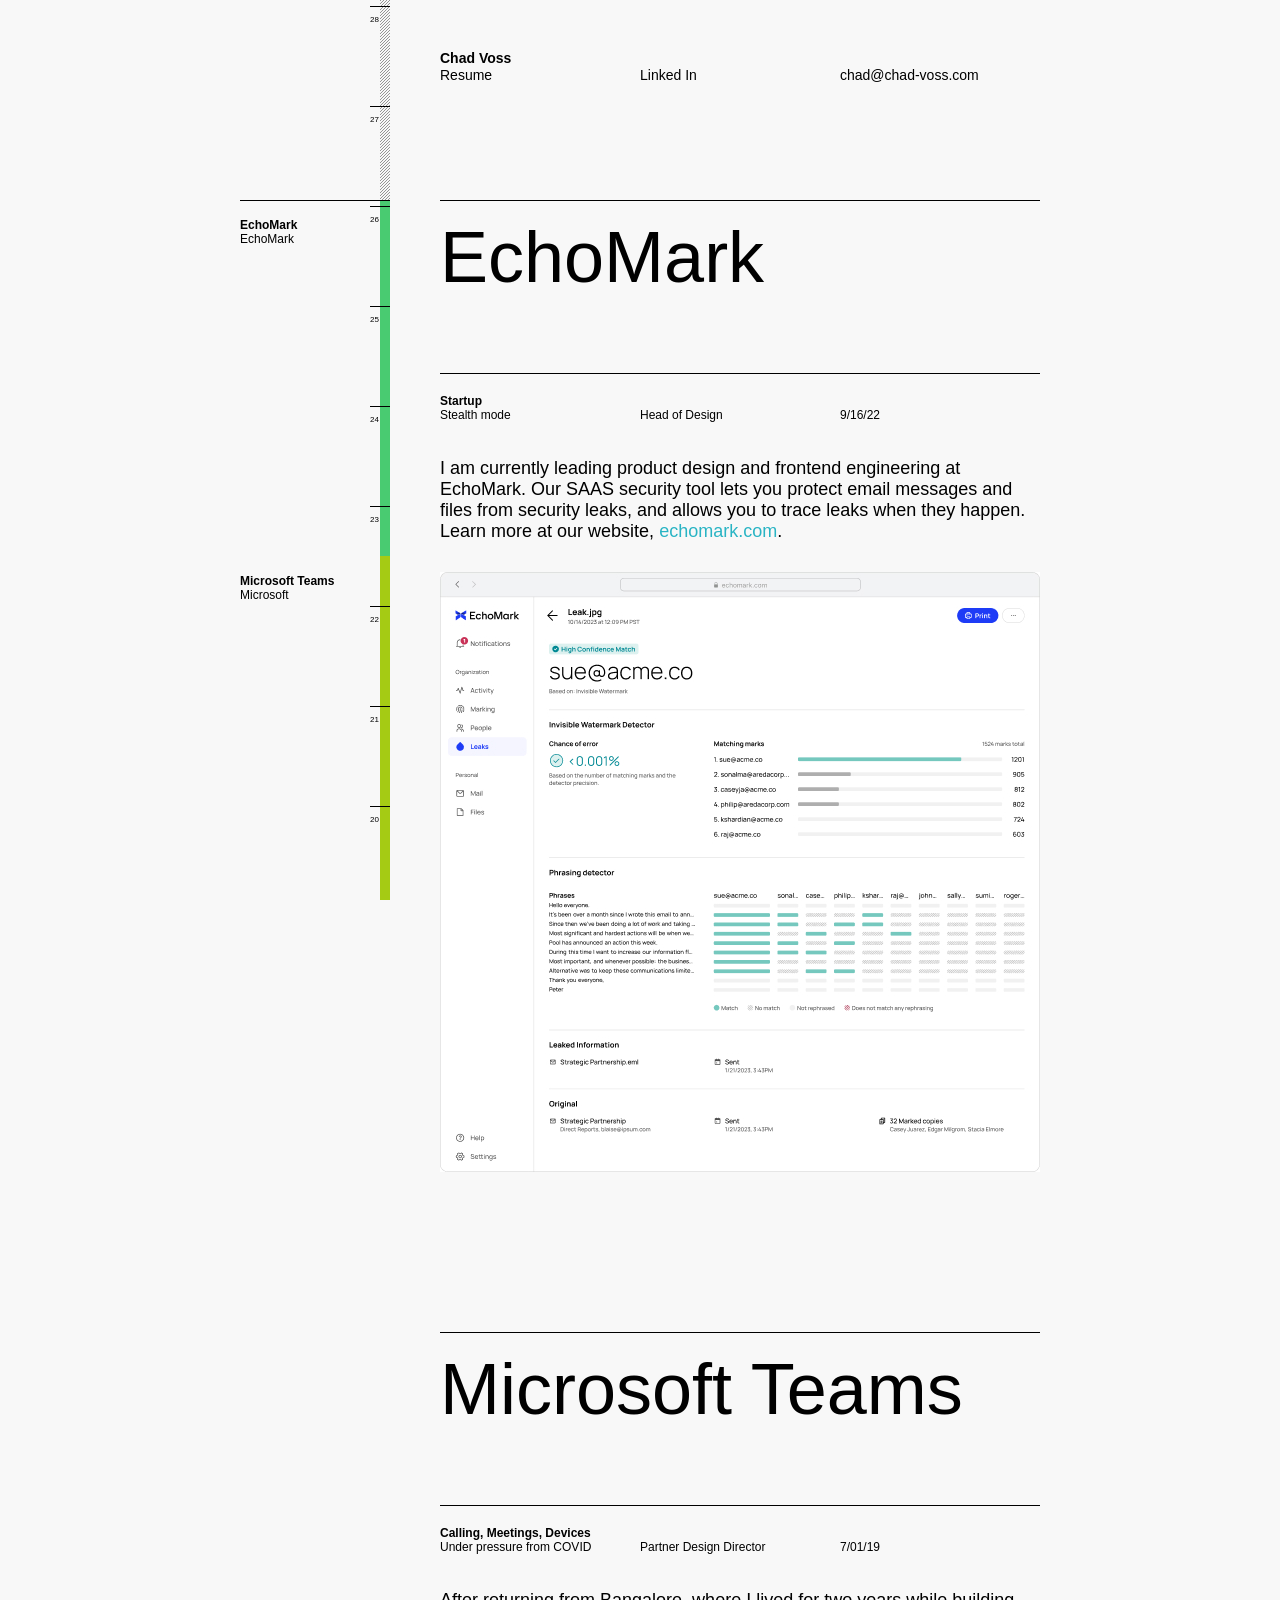
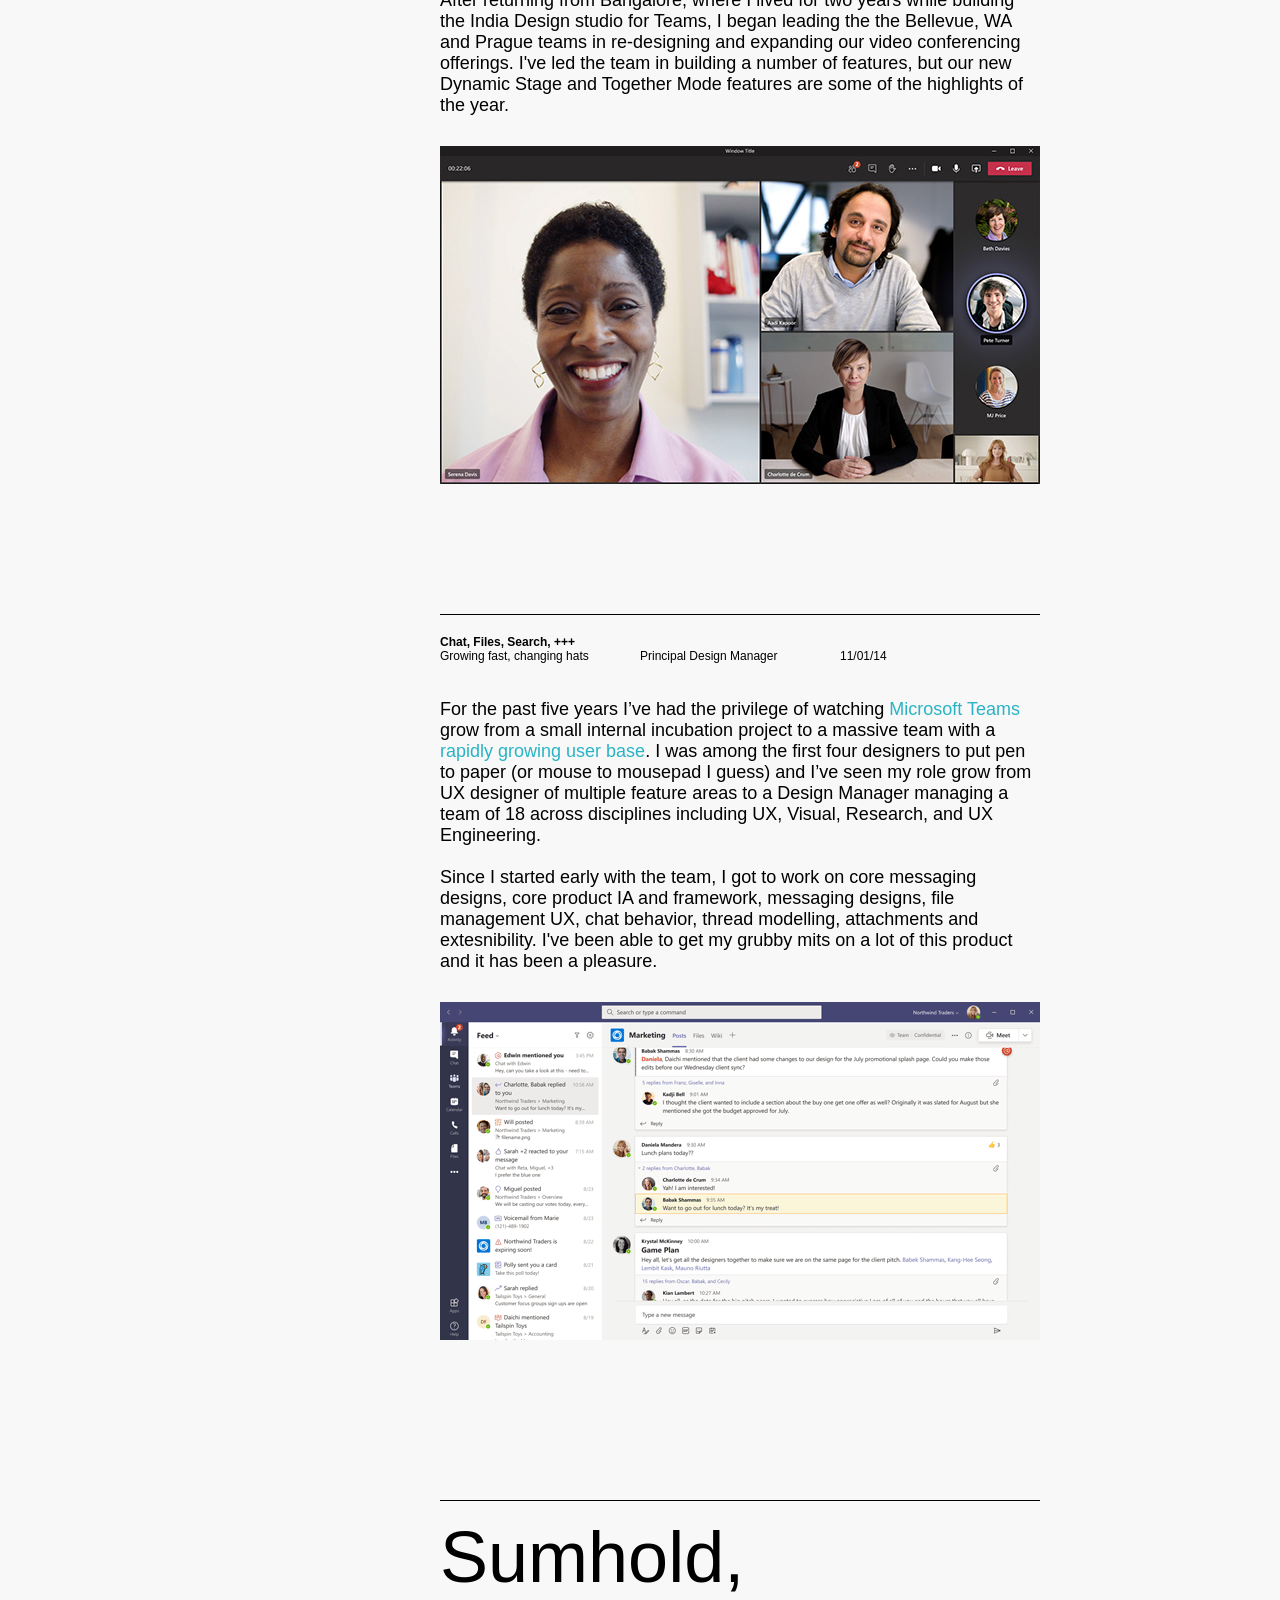
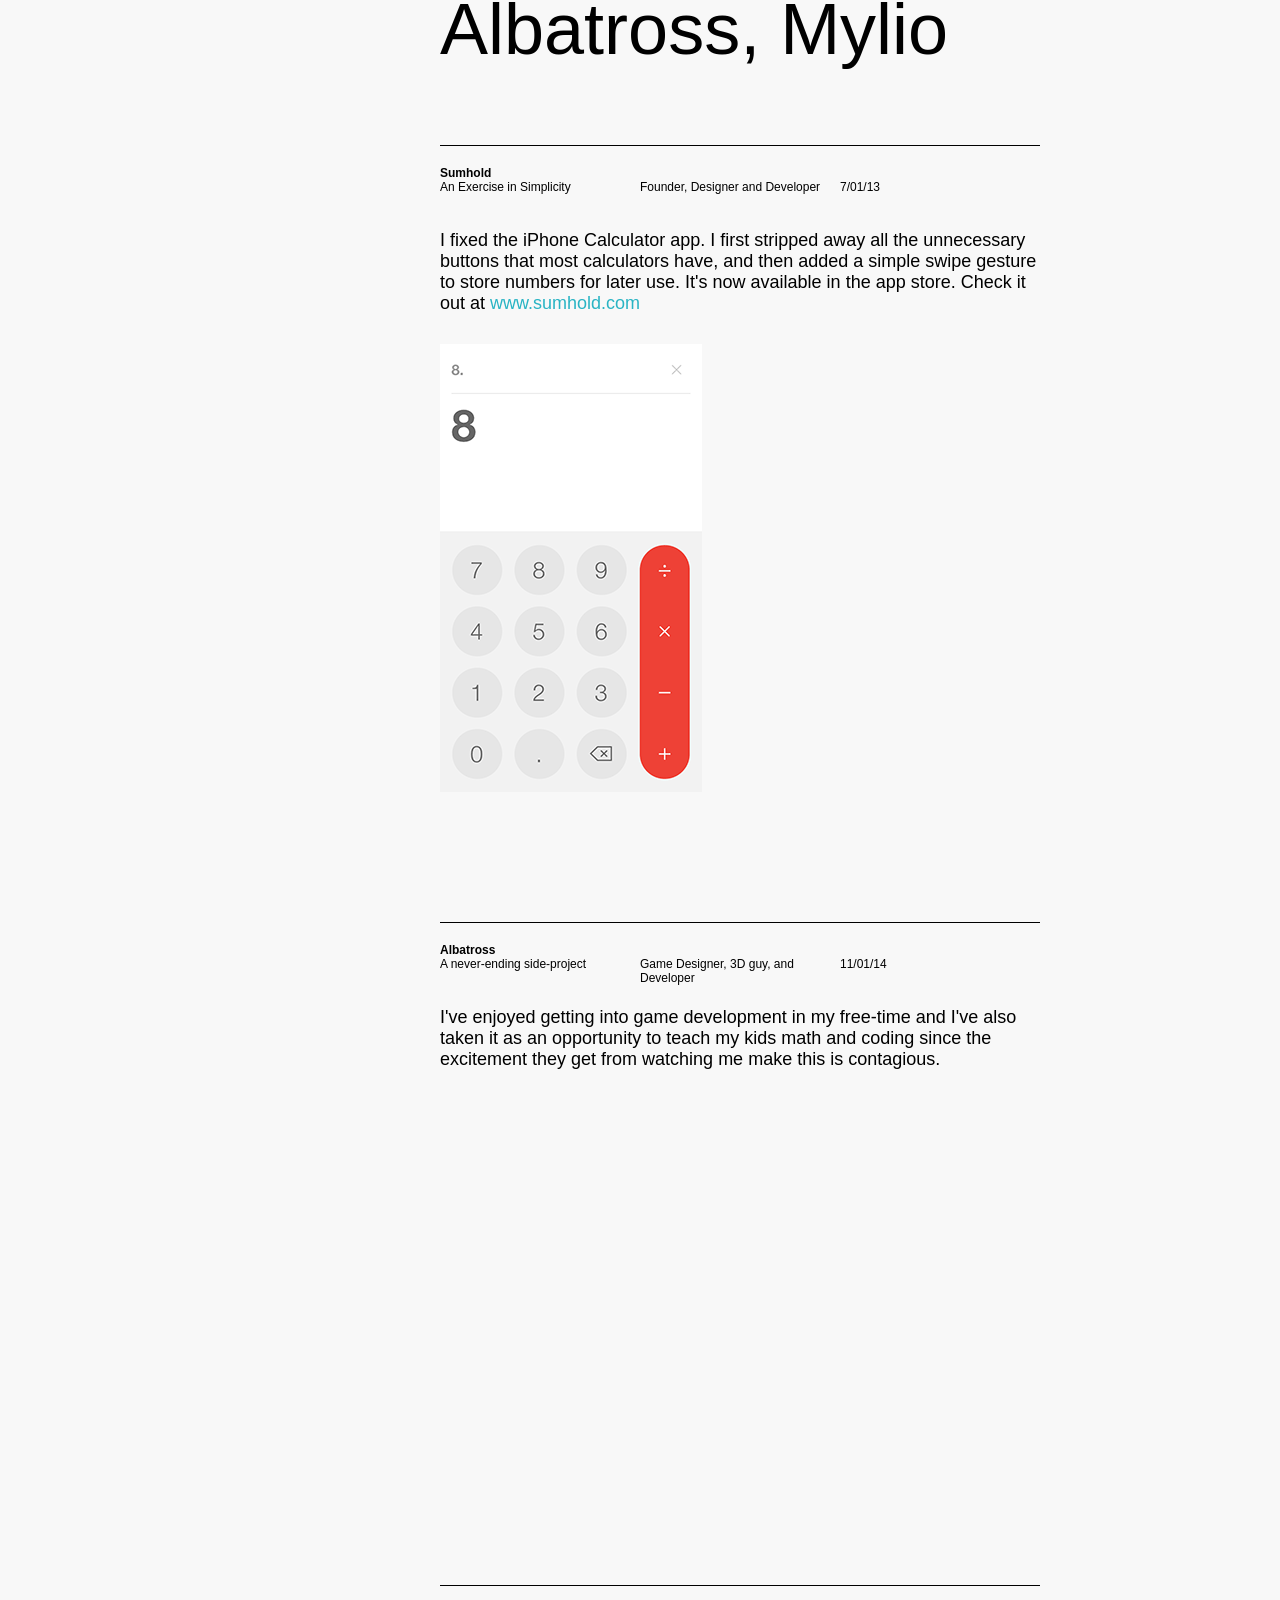
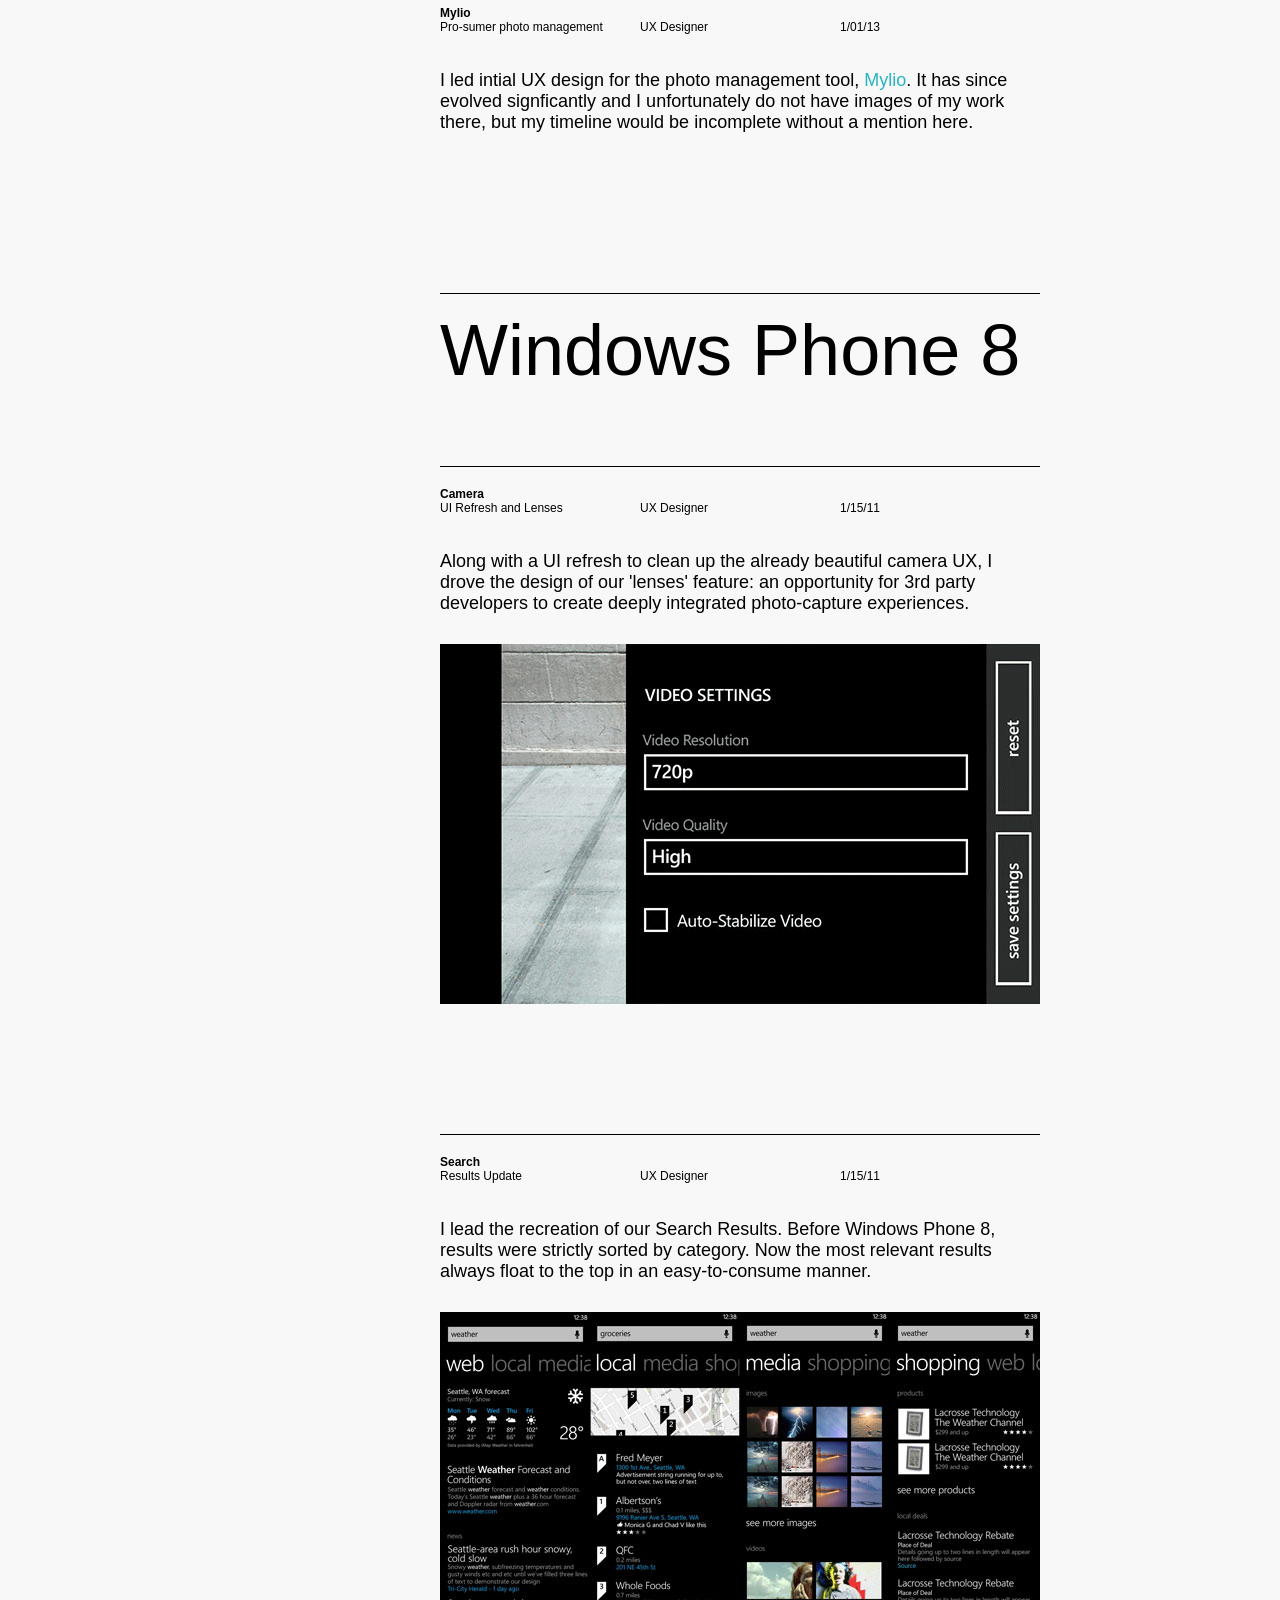
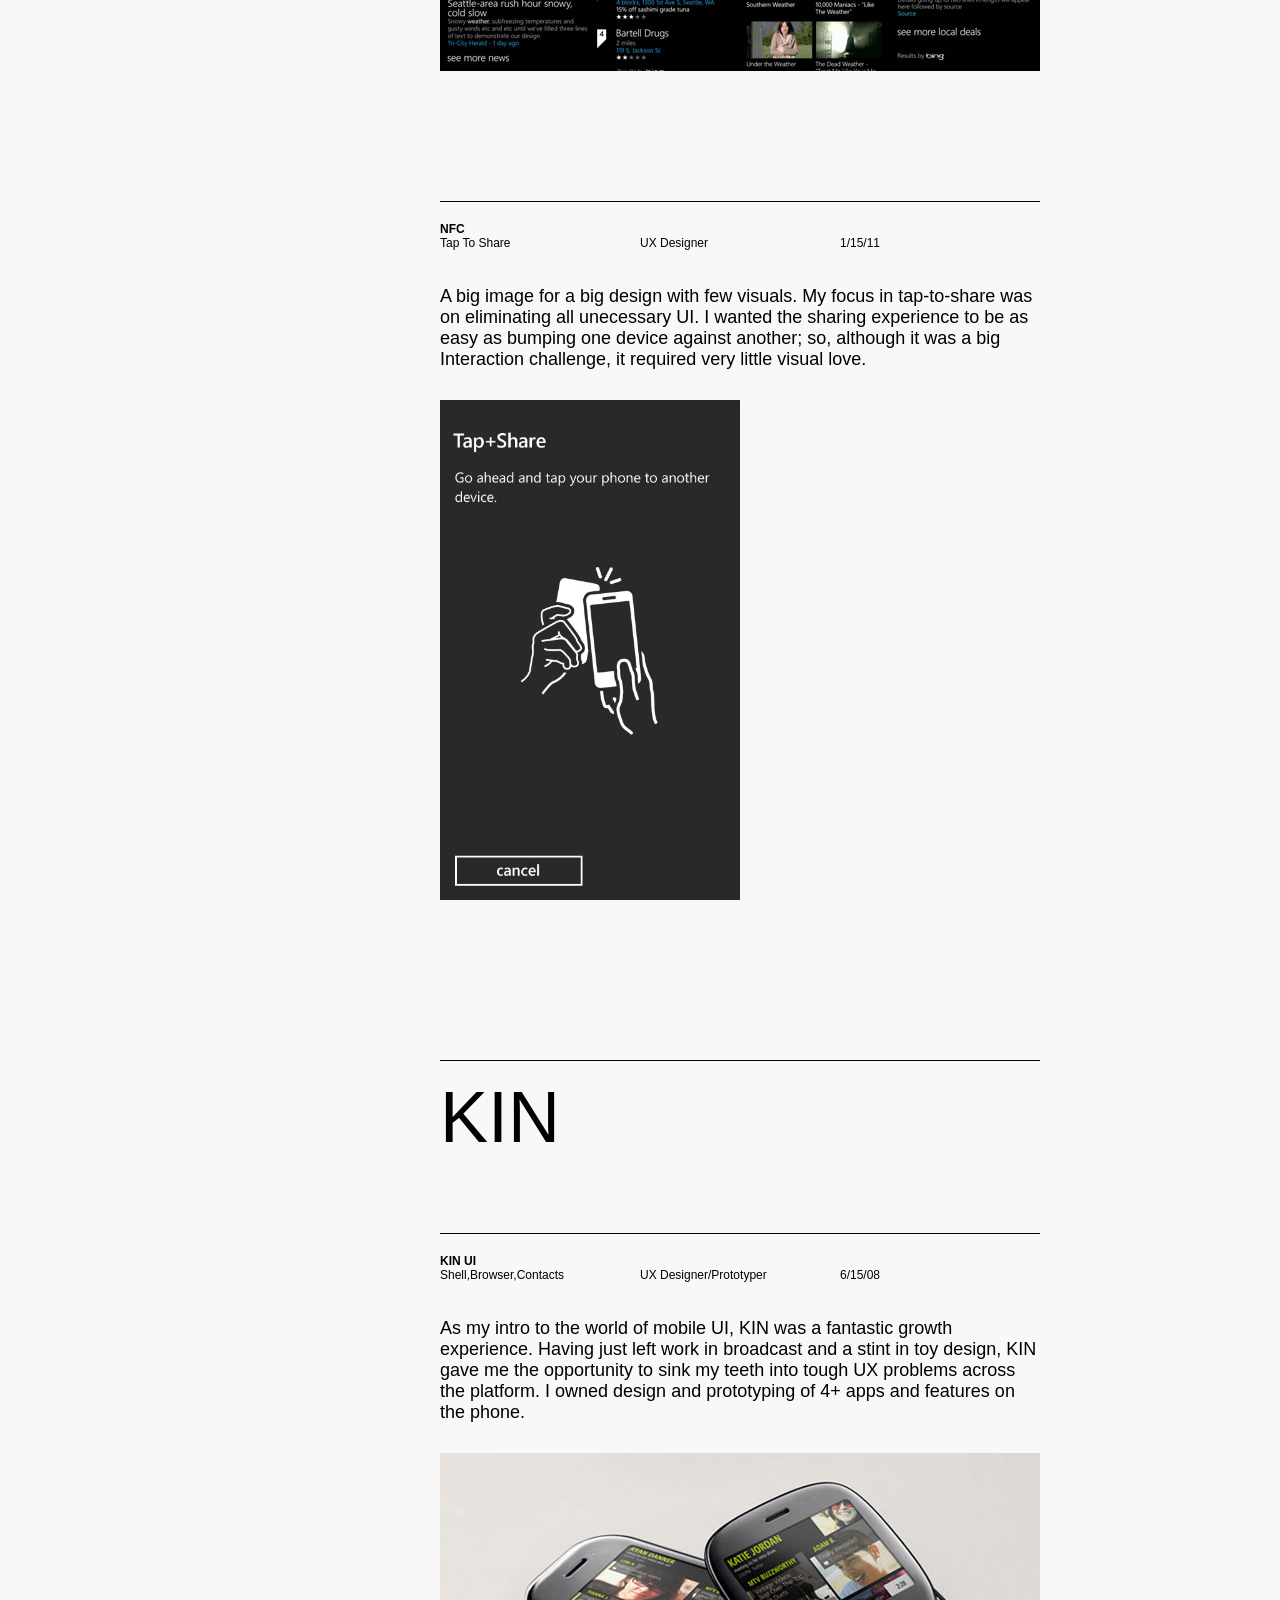
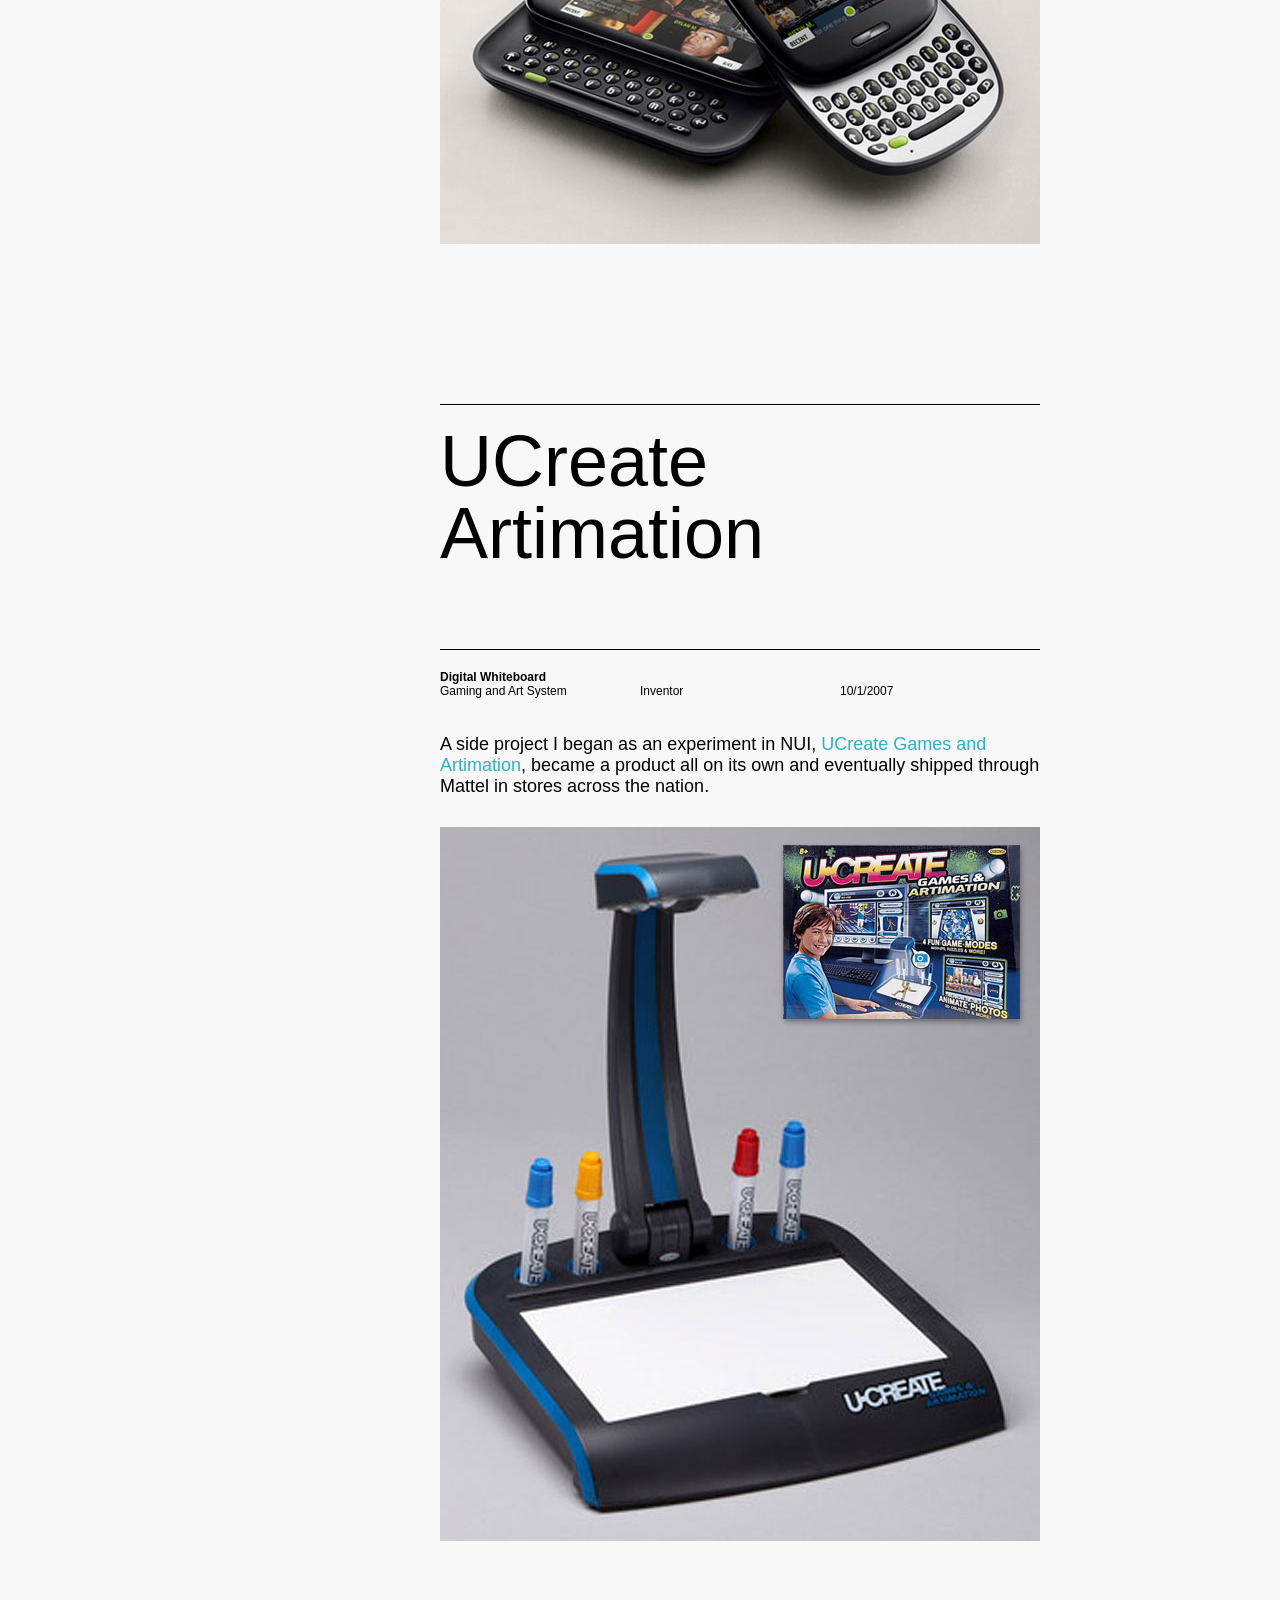
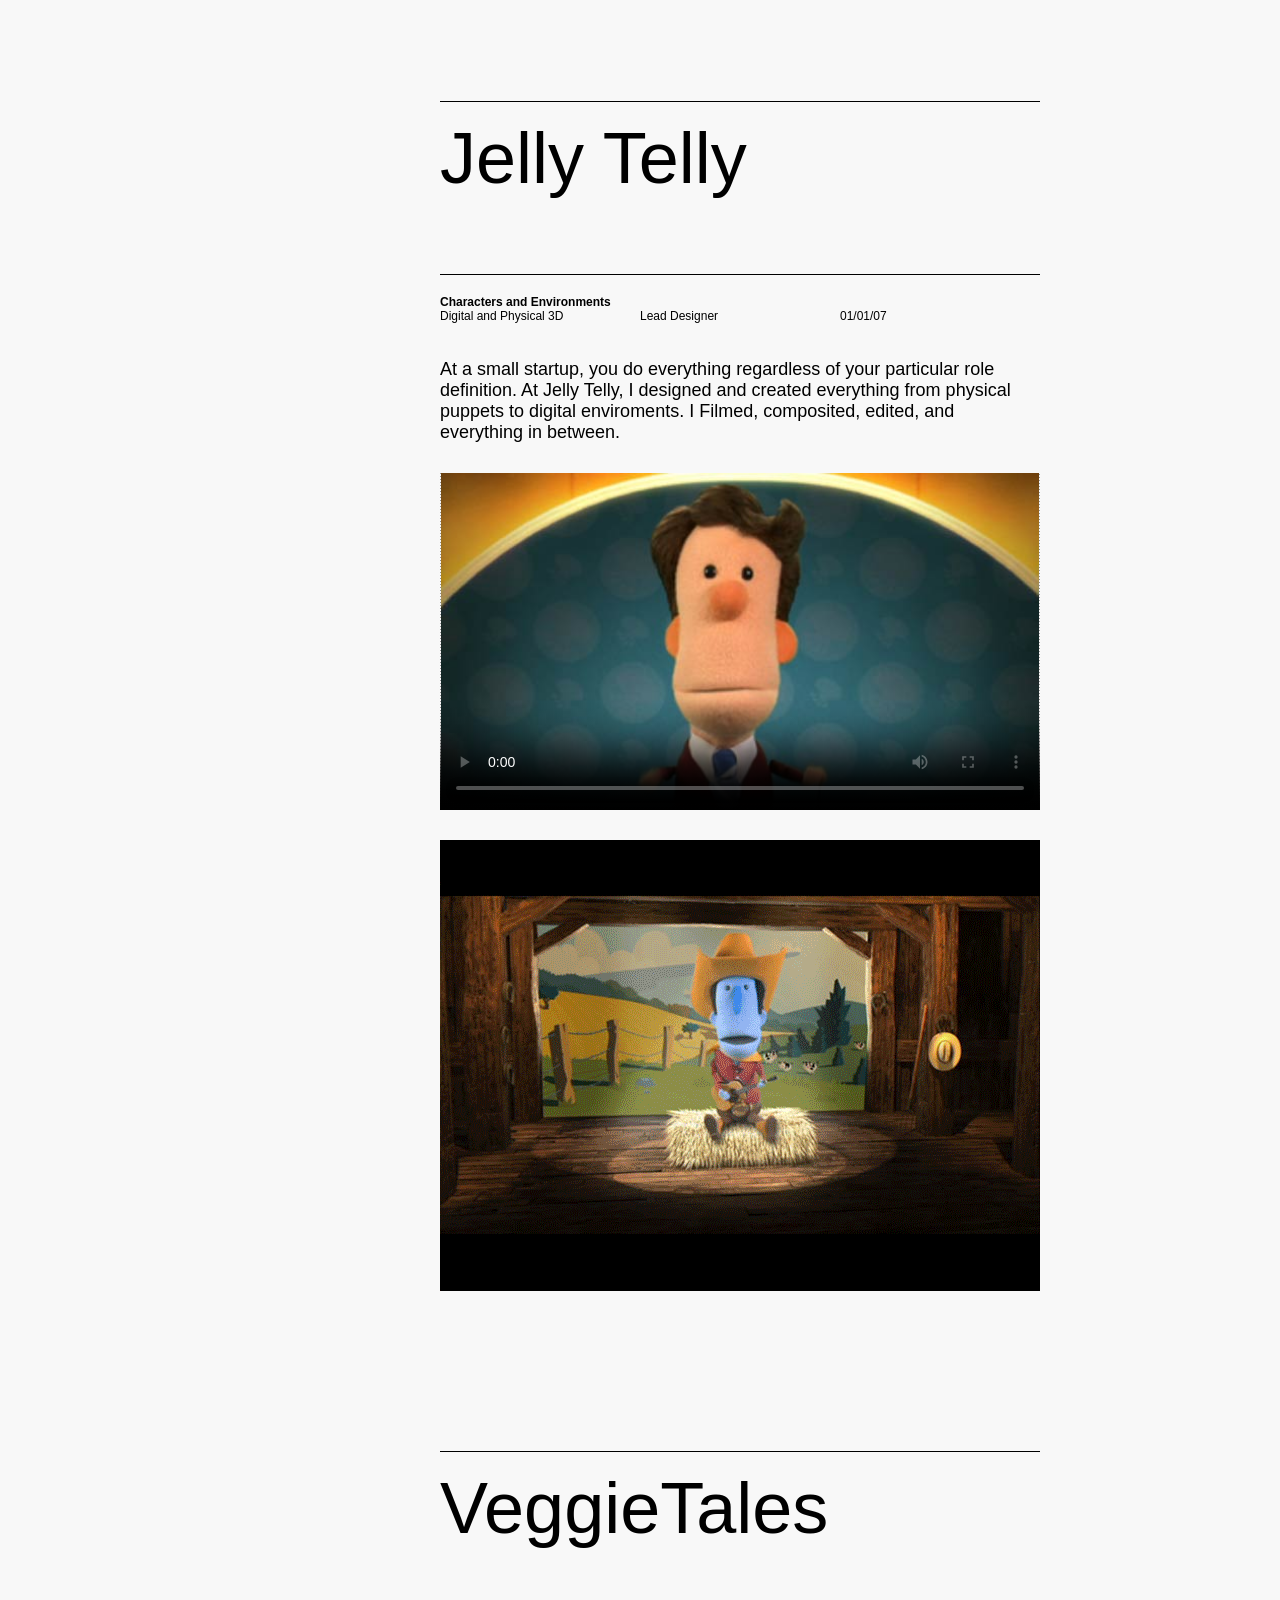
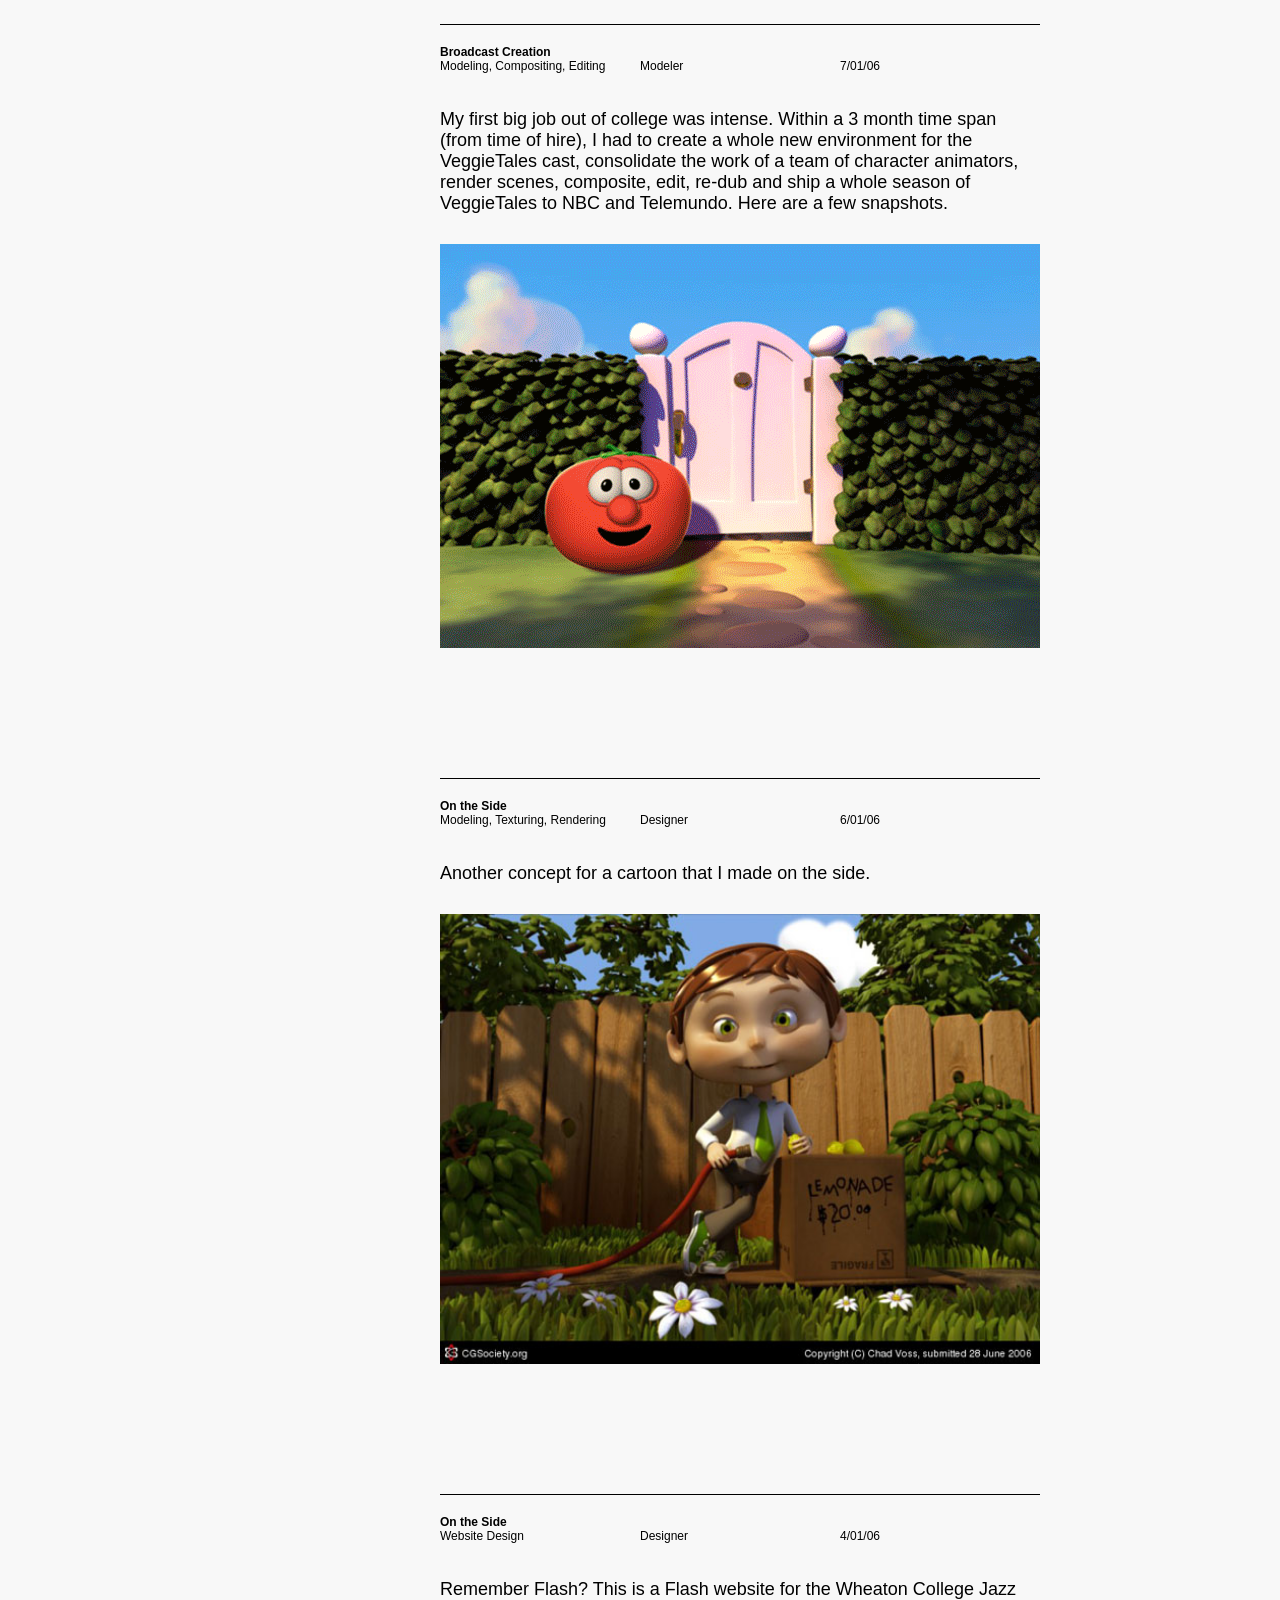
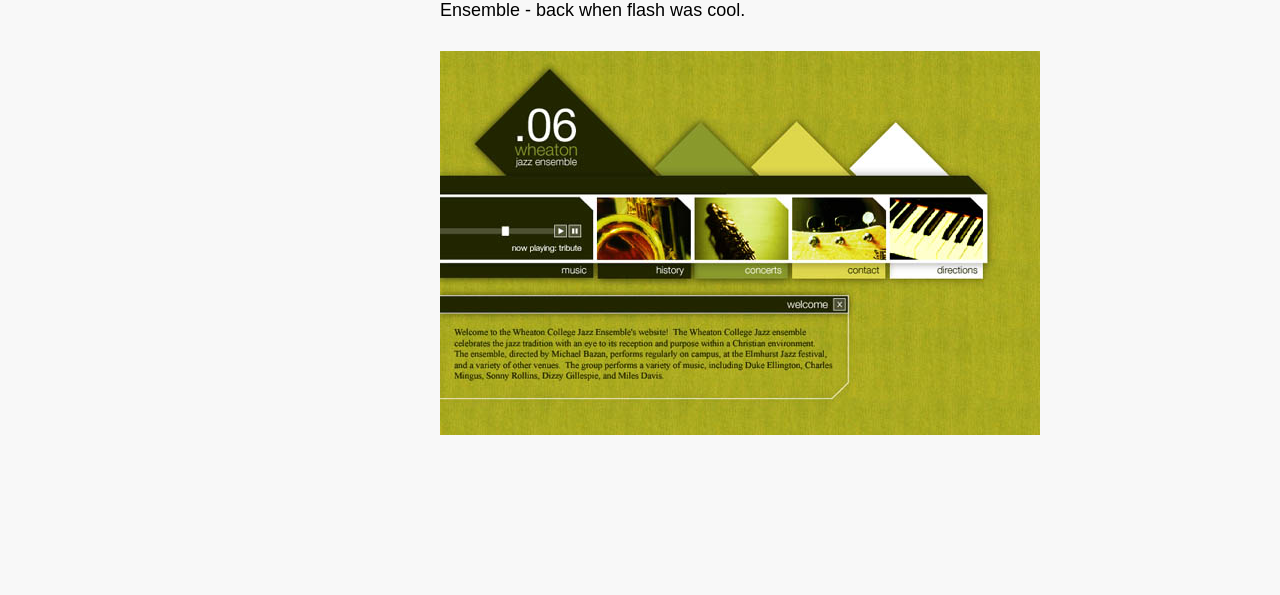
==== commit 38e4e89e: "updated email link" ====
--- a/index.html
+++ b/index.html
@@ -24,7 +24,7 @@
             <p class="font-bb">Chad Voss</p>
             <p class="font-b indent-0"><a href="data/other/voss.pdf">Resume</a></p>
             <p class="font-b indent-1"><a href="http://www.linkedin.com/in/chadvoss">Linked In</a></p>
-            <p class="font-b indent-2"><a href="#">chad(at)chad-voss.com</a></p>
+            <p class="font-b indent-2"><a href="mailto:chad@chad-voss.com">chad@chad-voss.com</a></p>
     	</div>
     	
     	<!-- Jobs -->
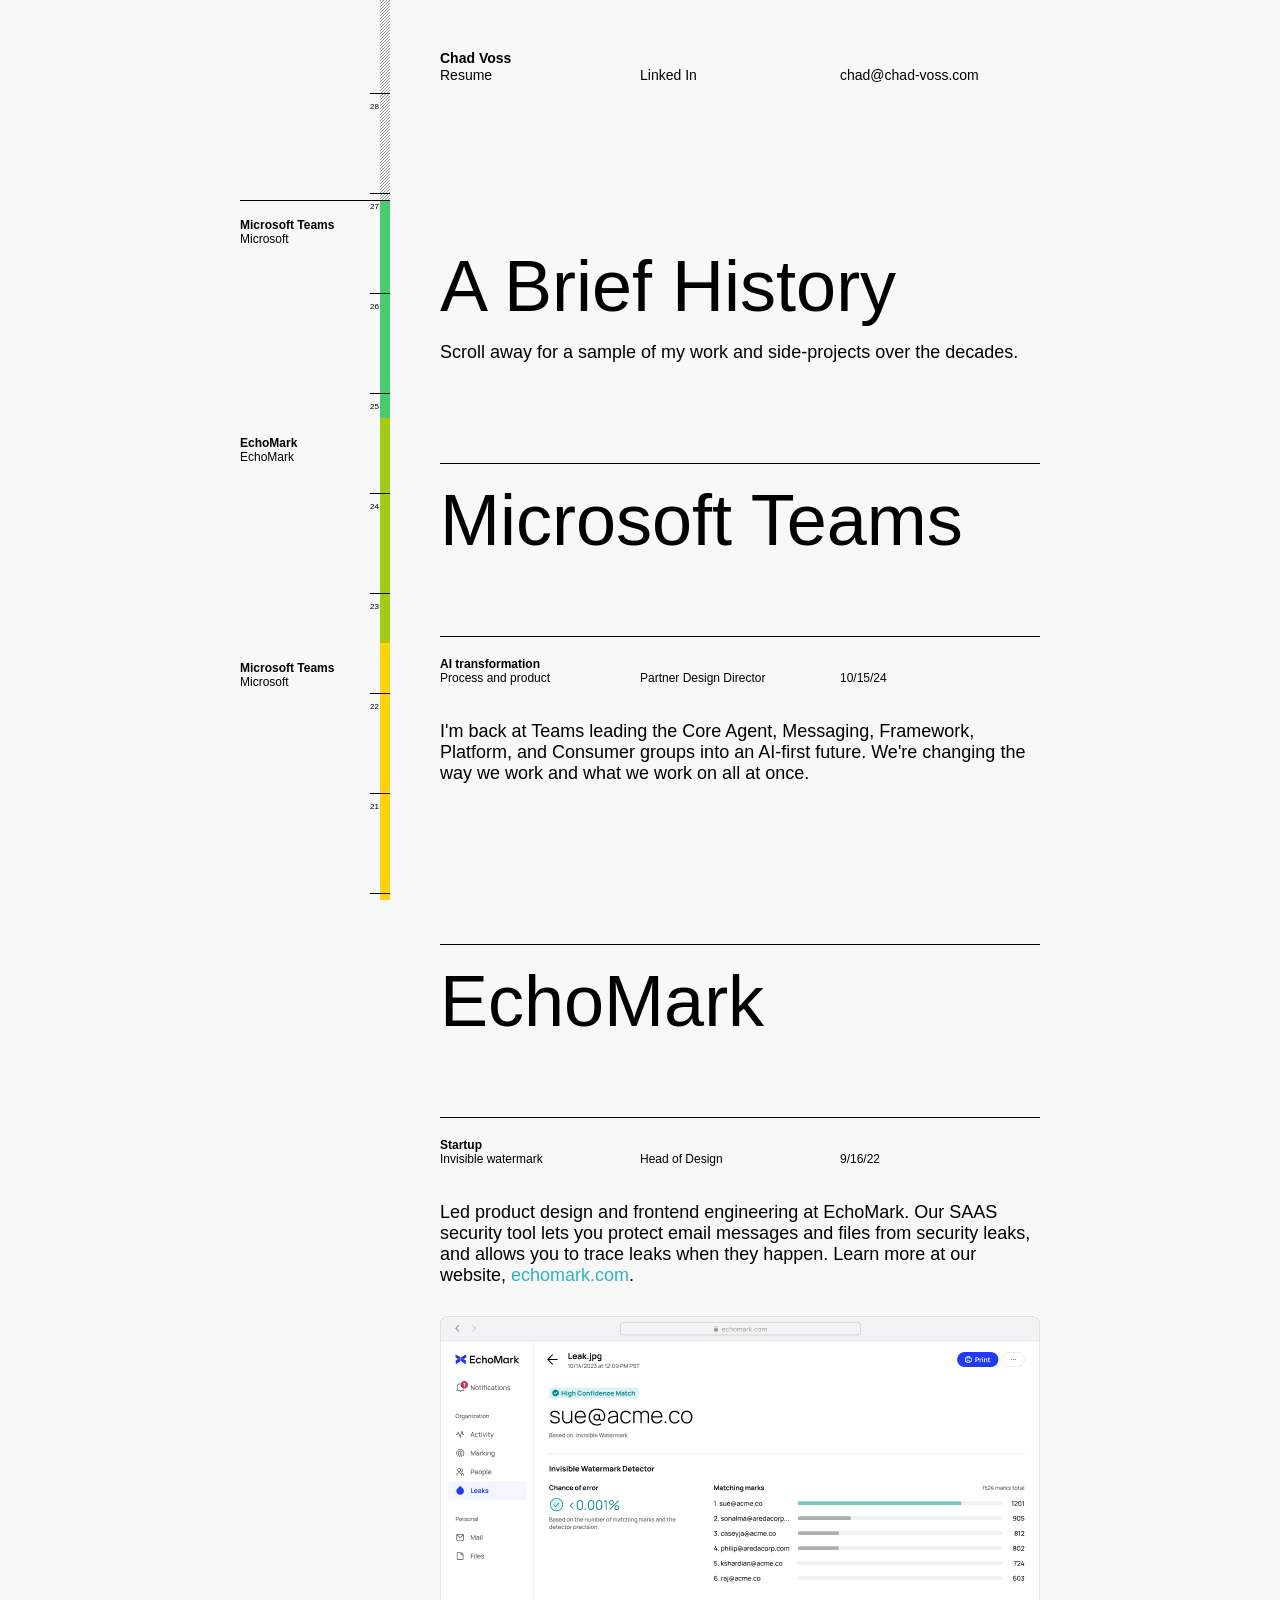
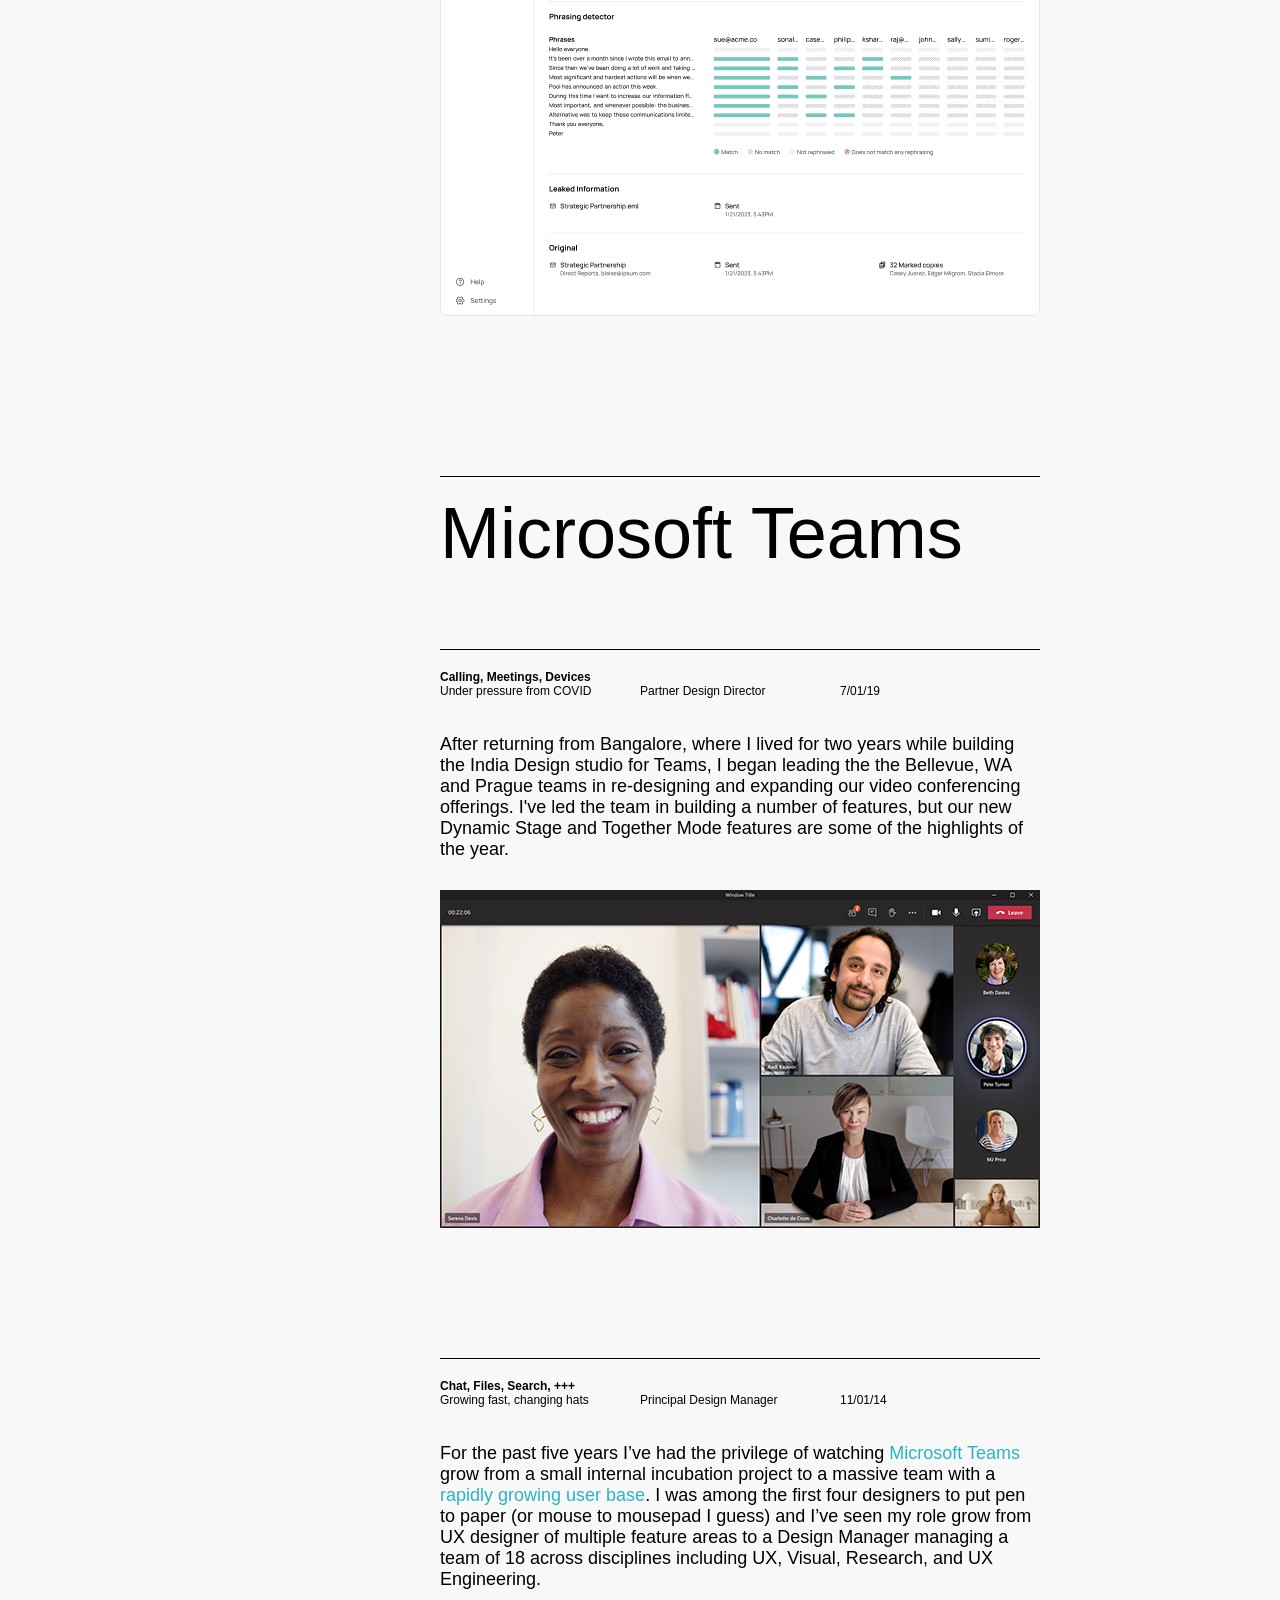
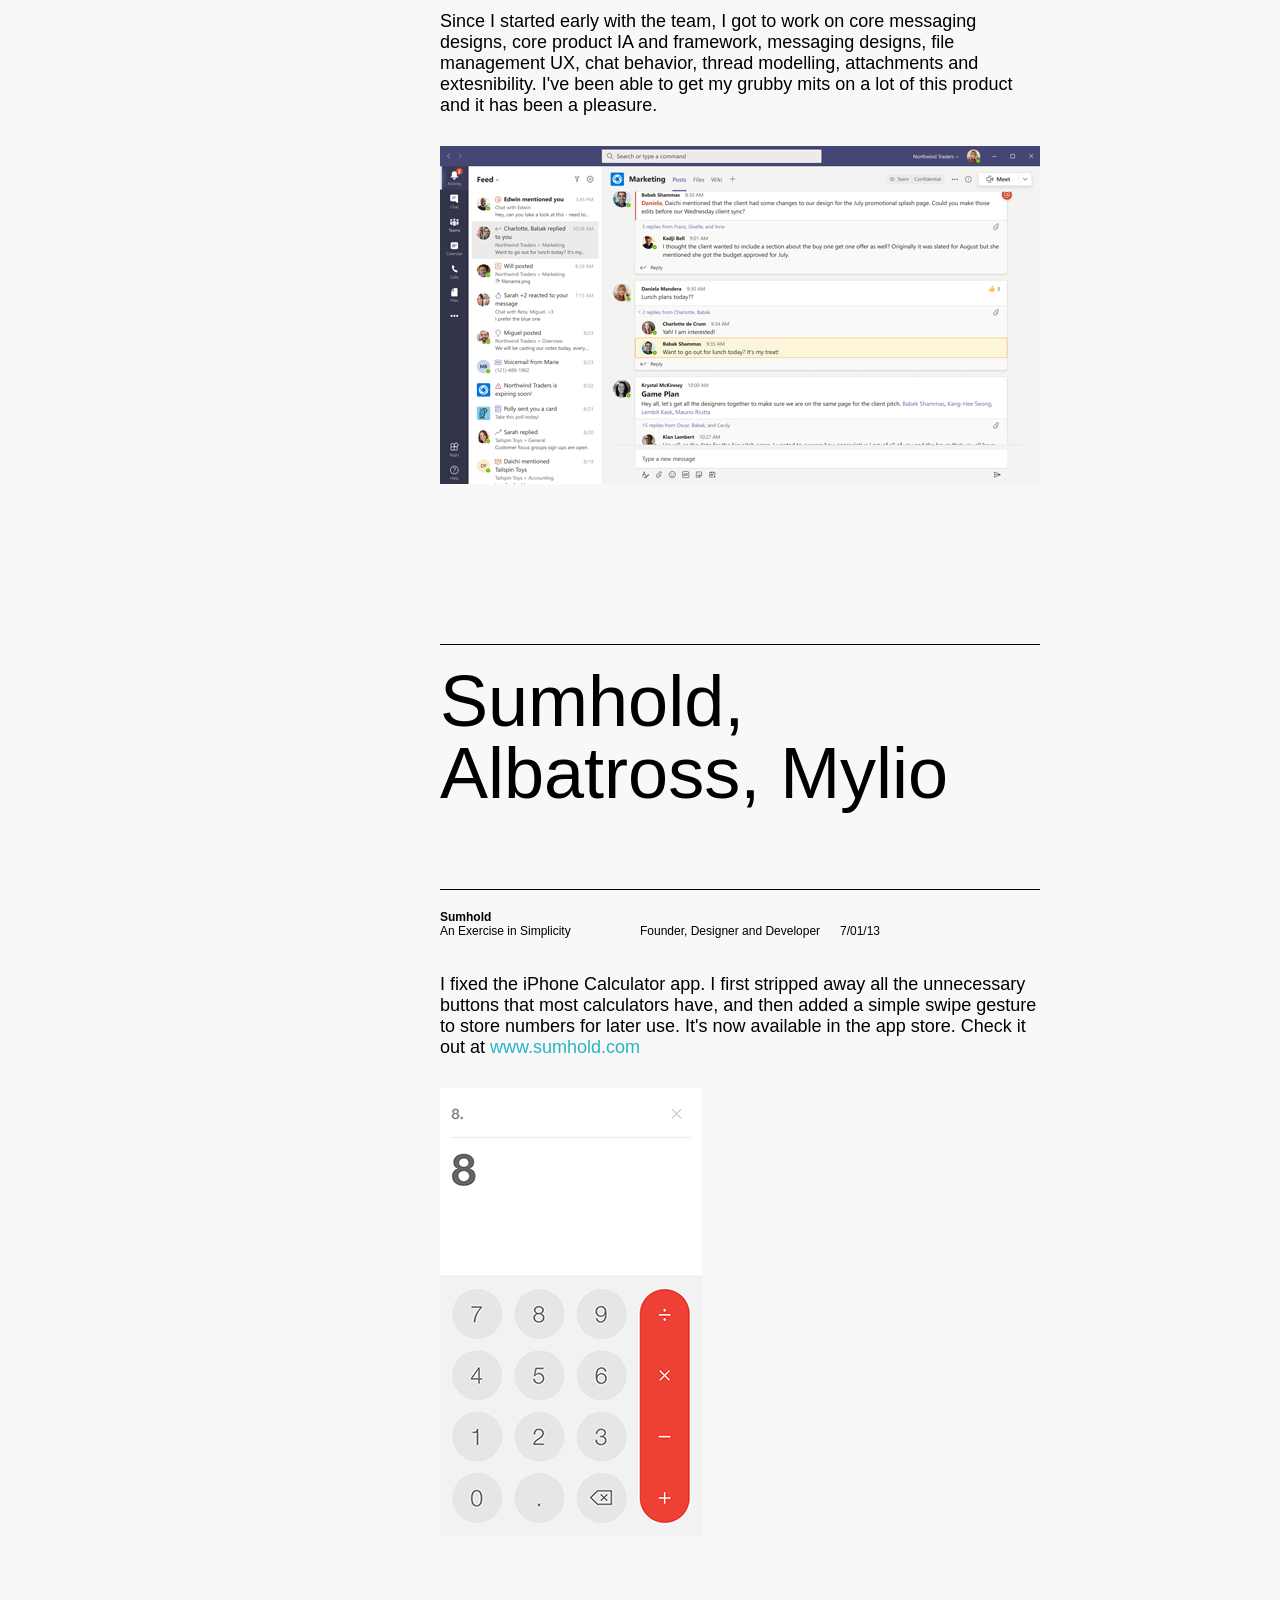
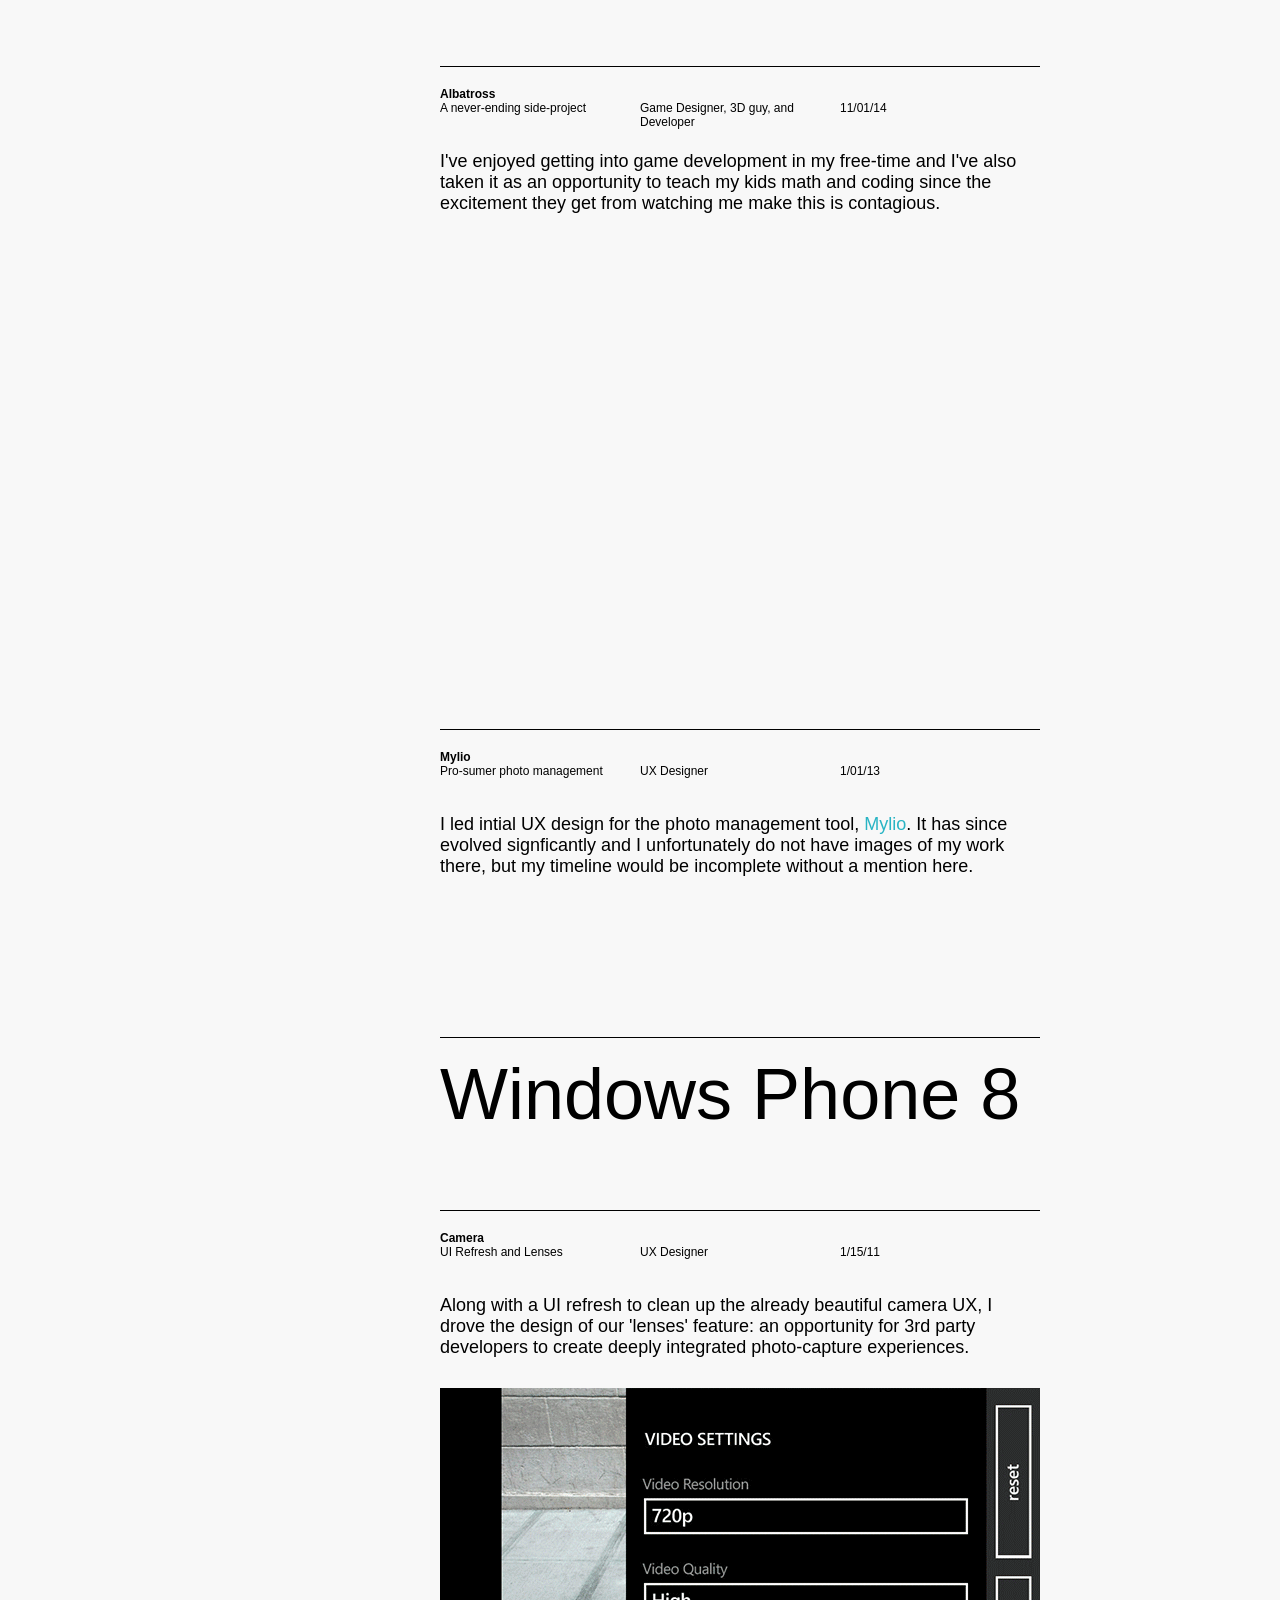
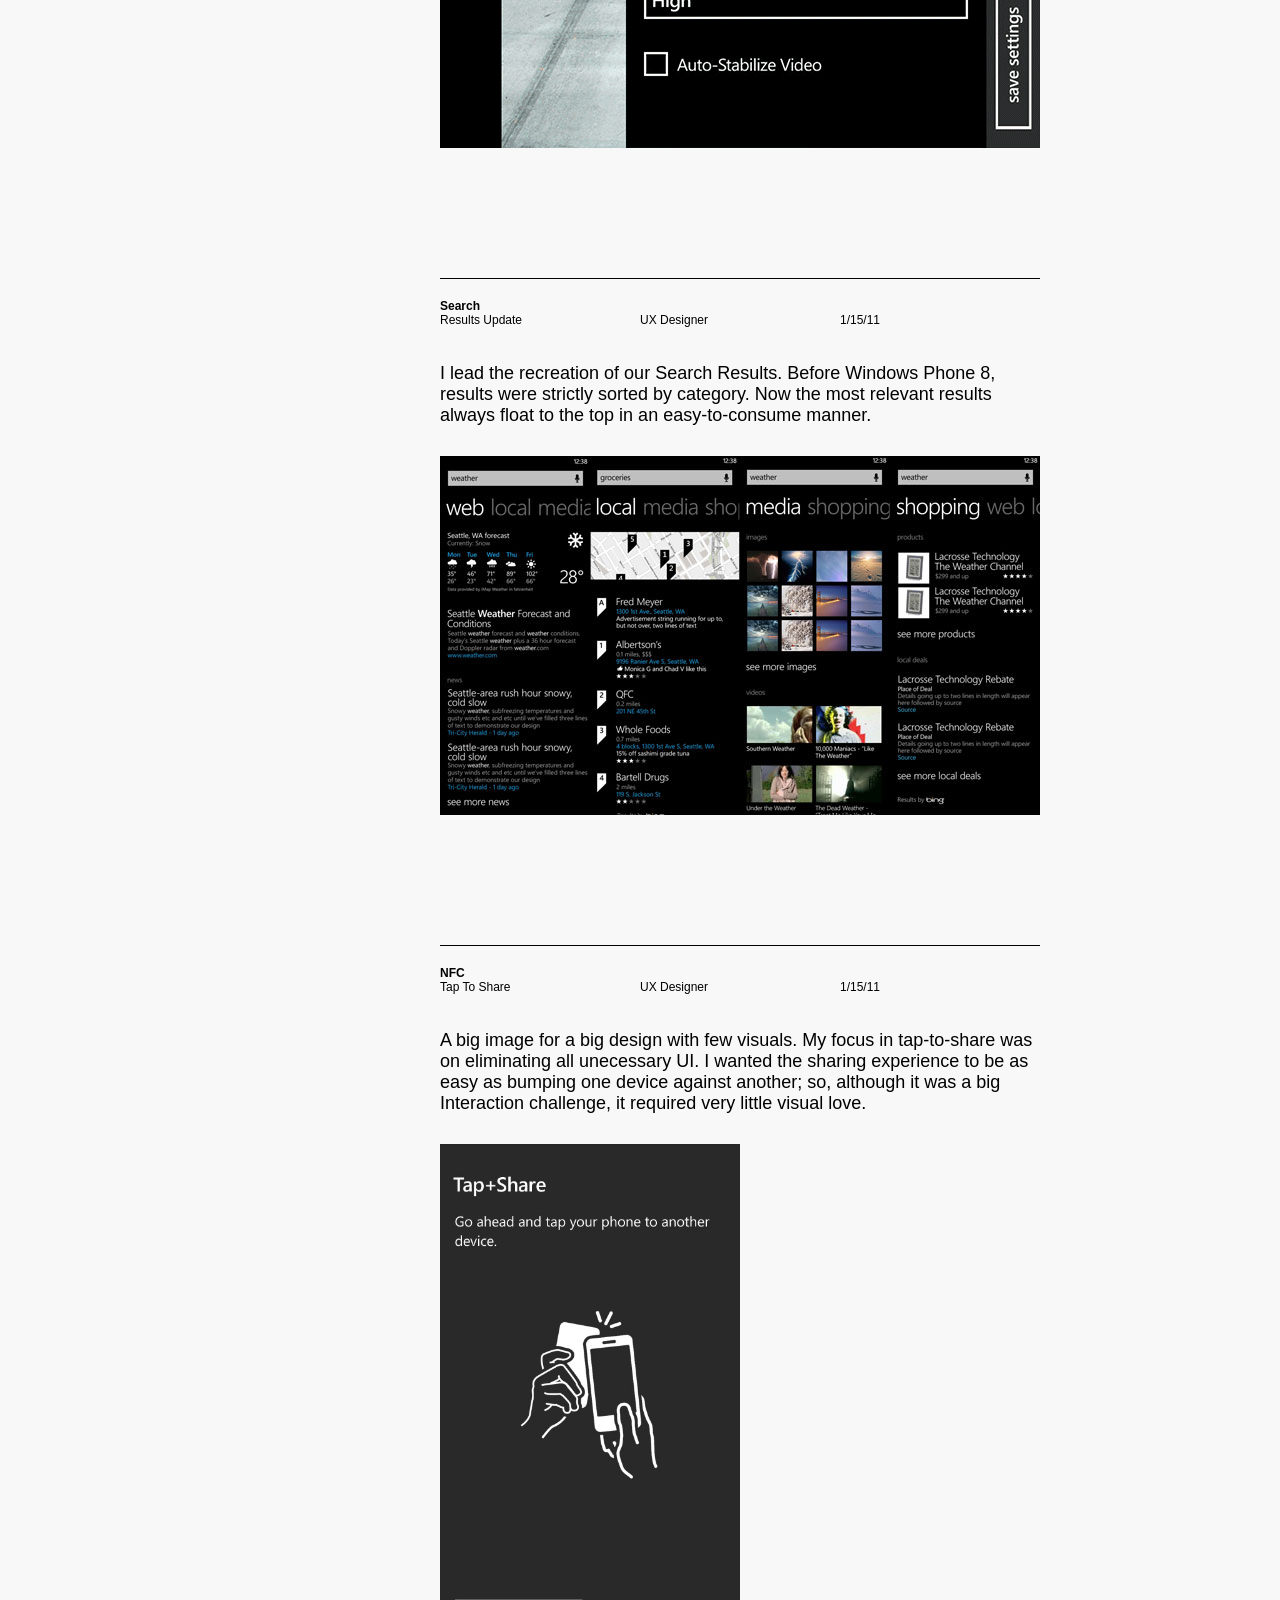
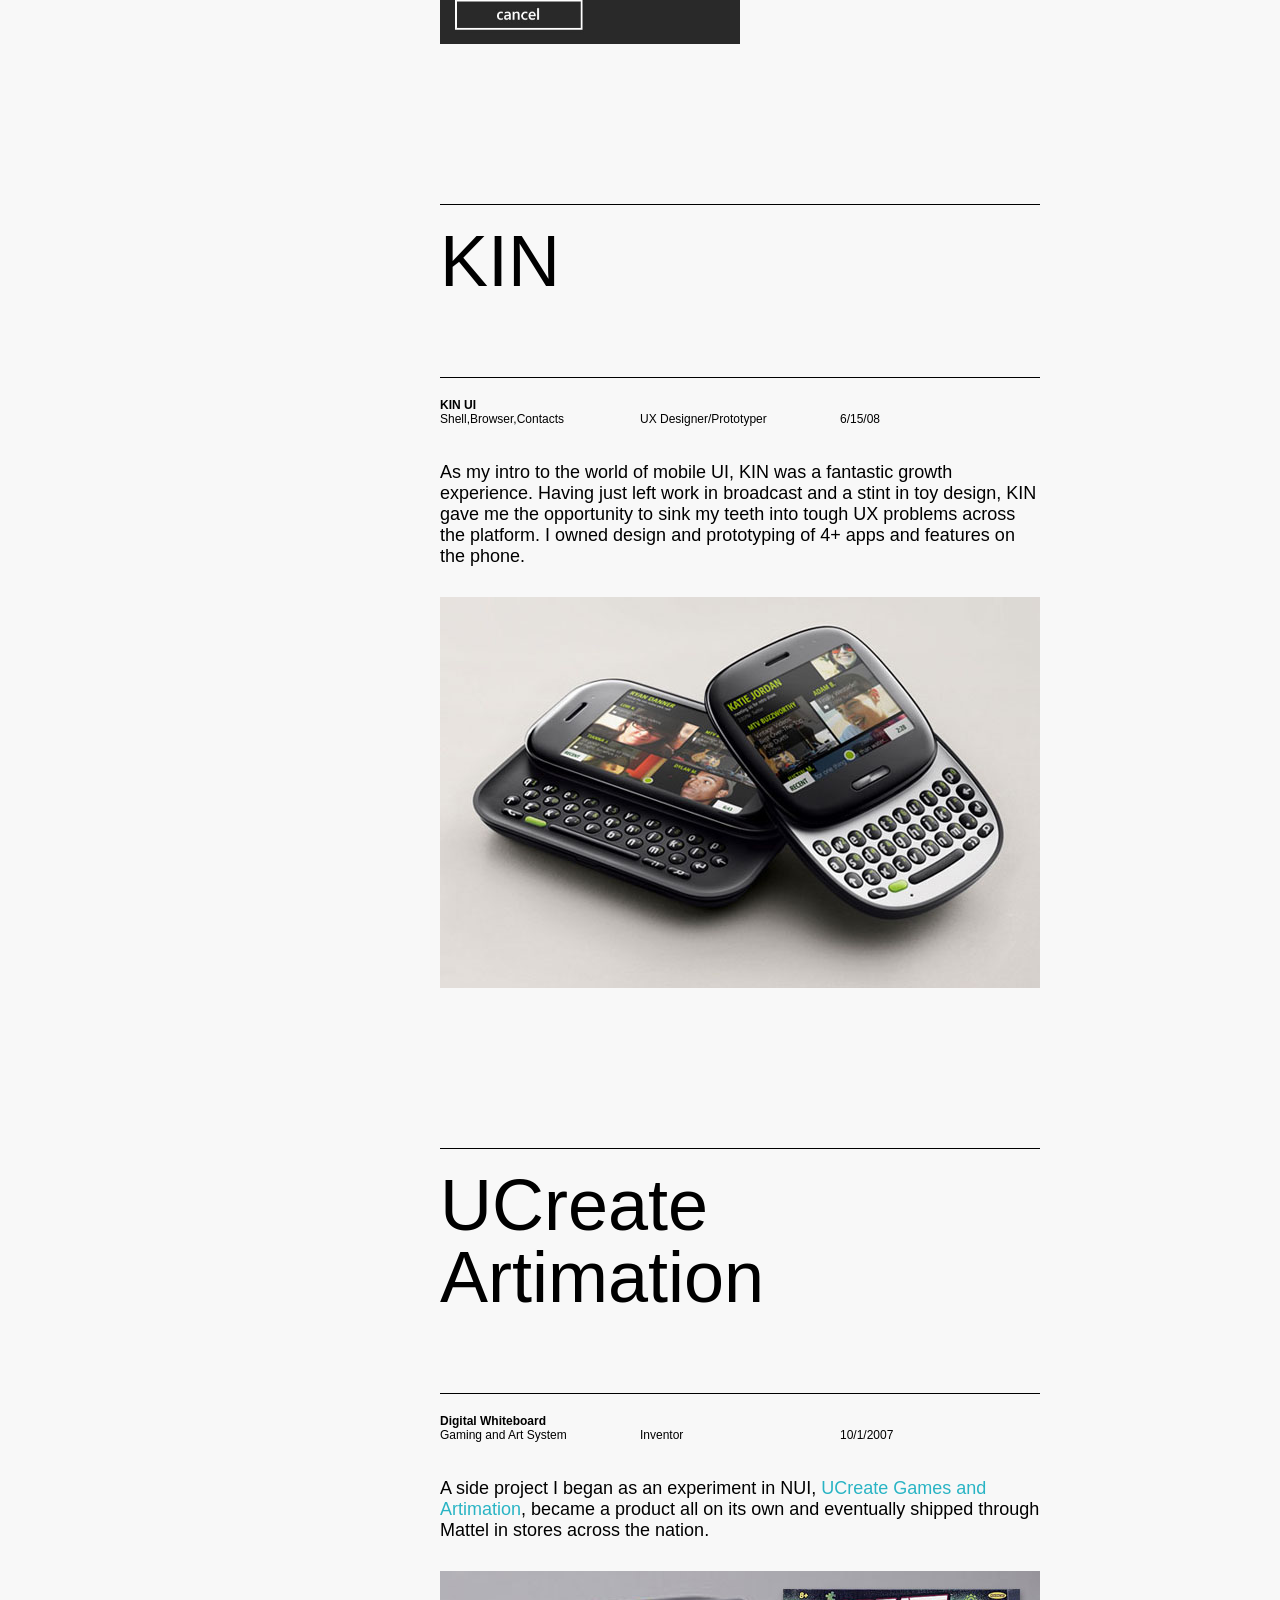
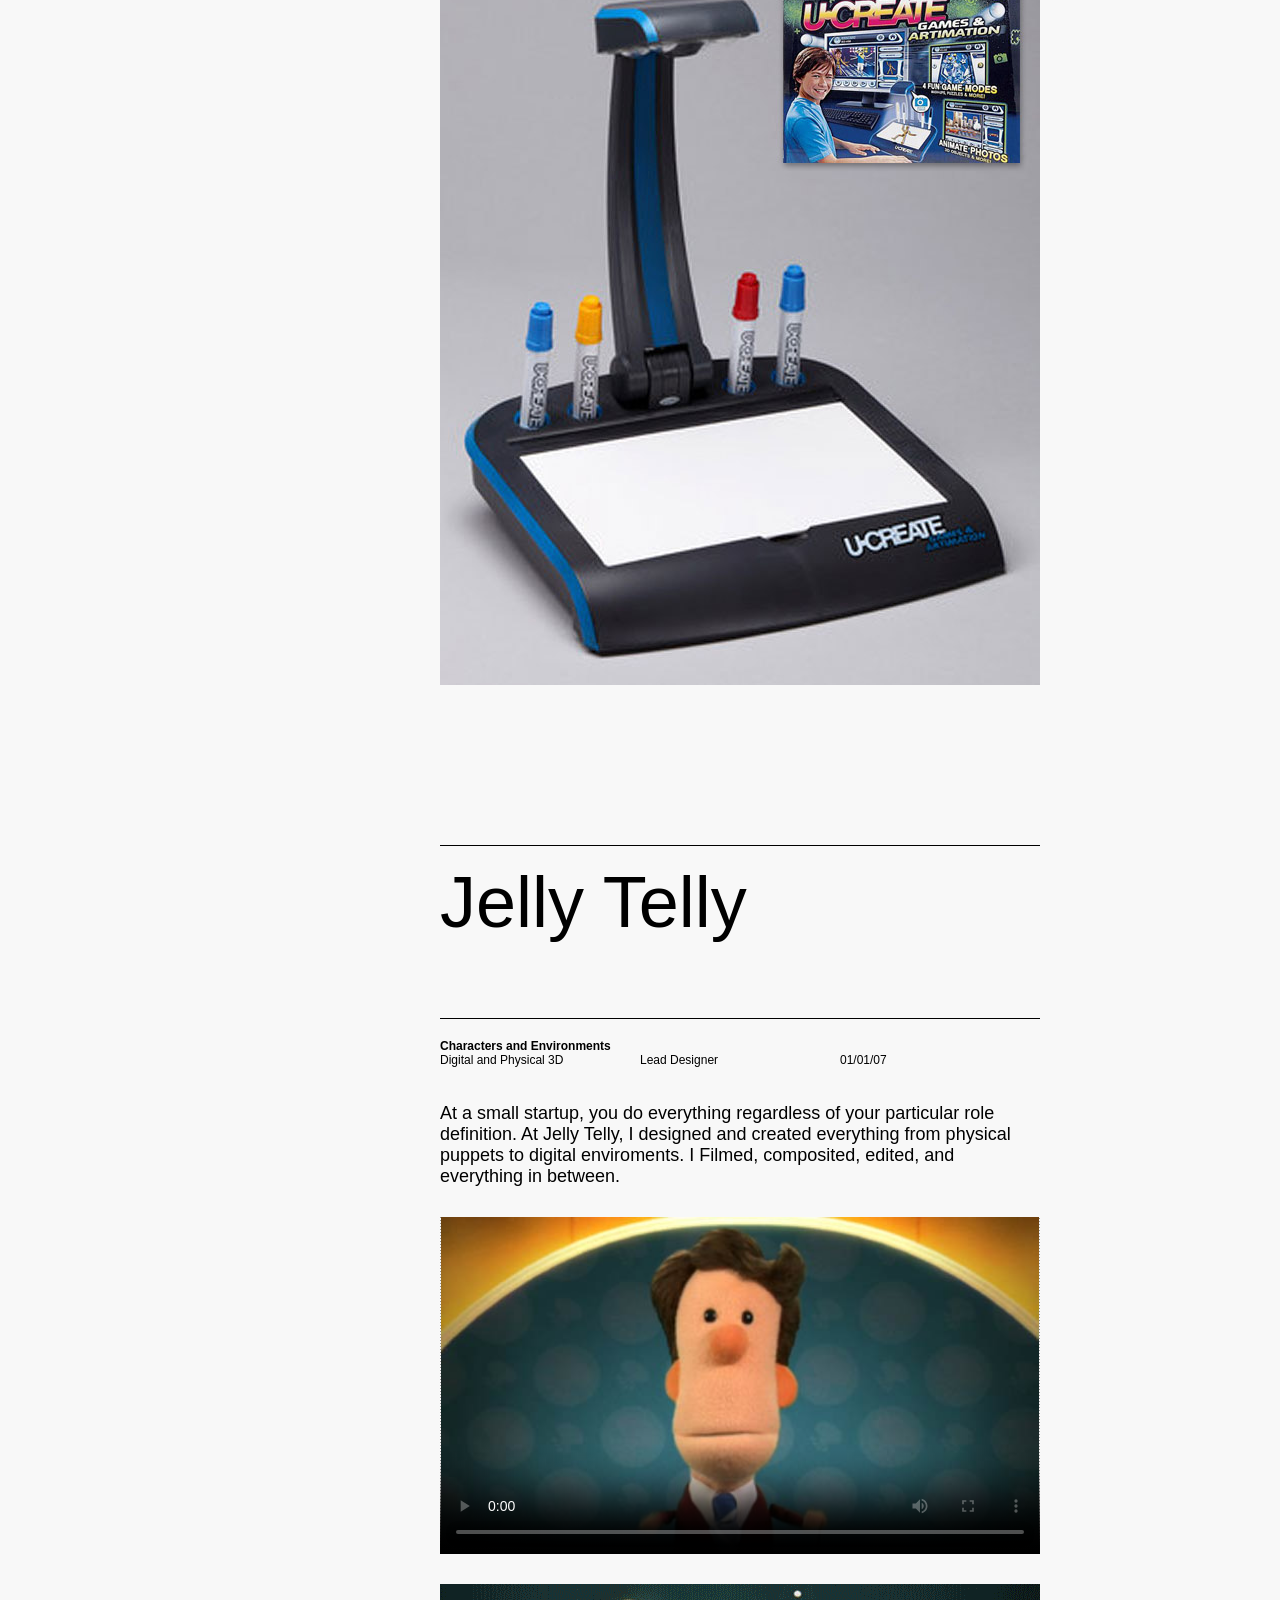
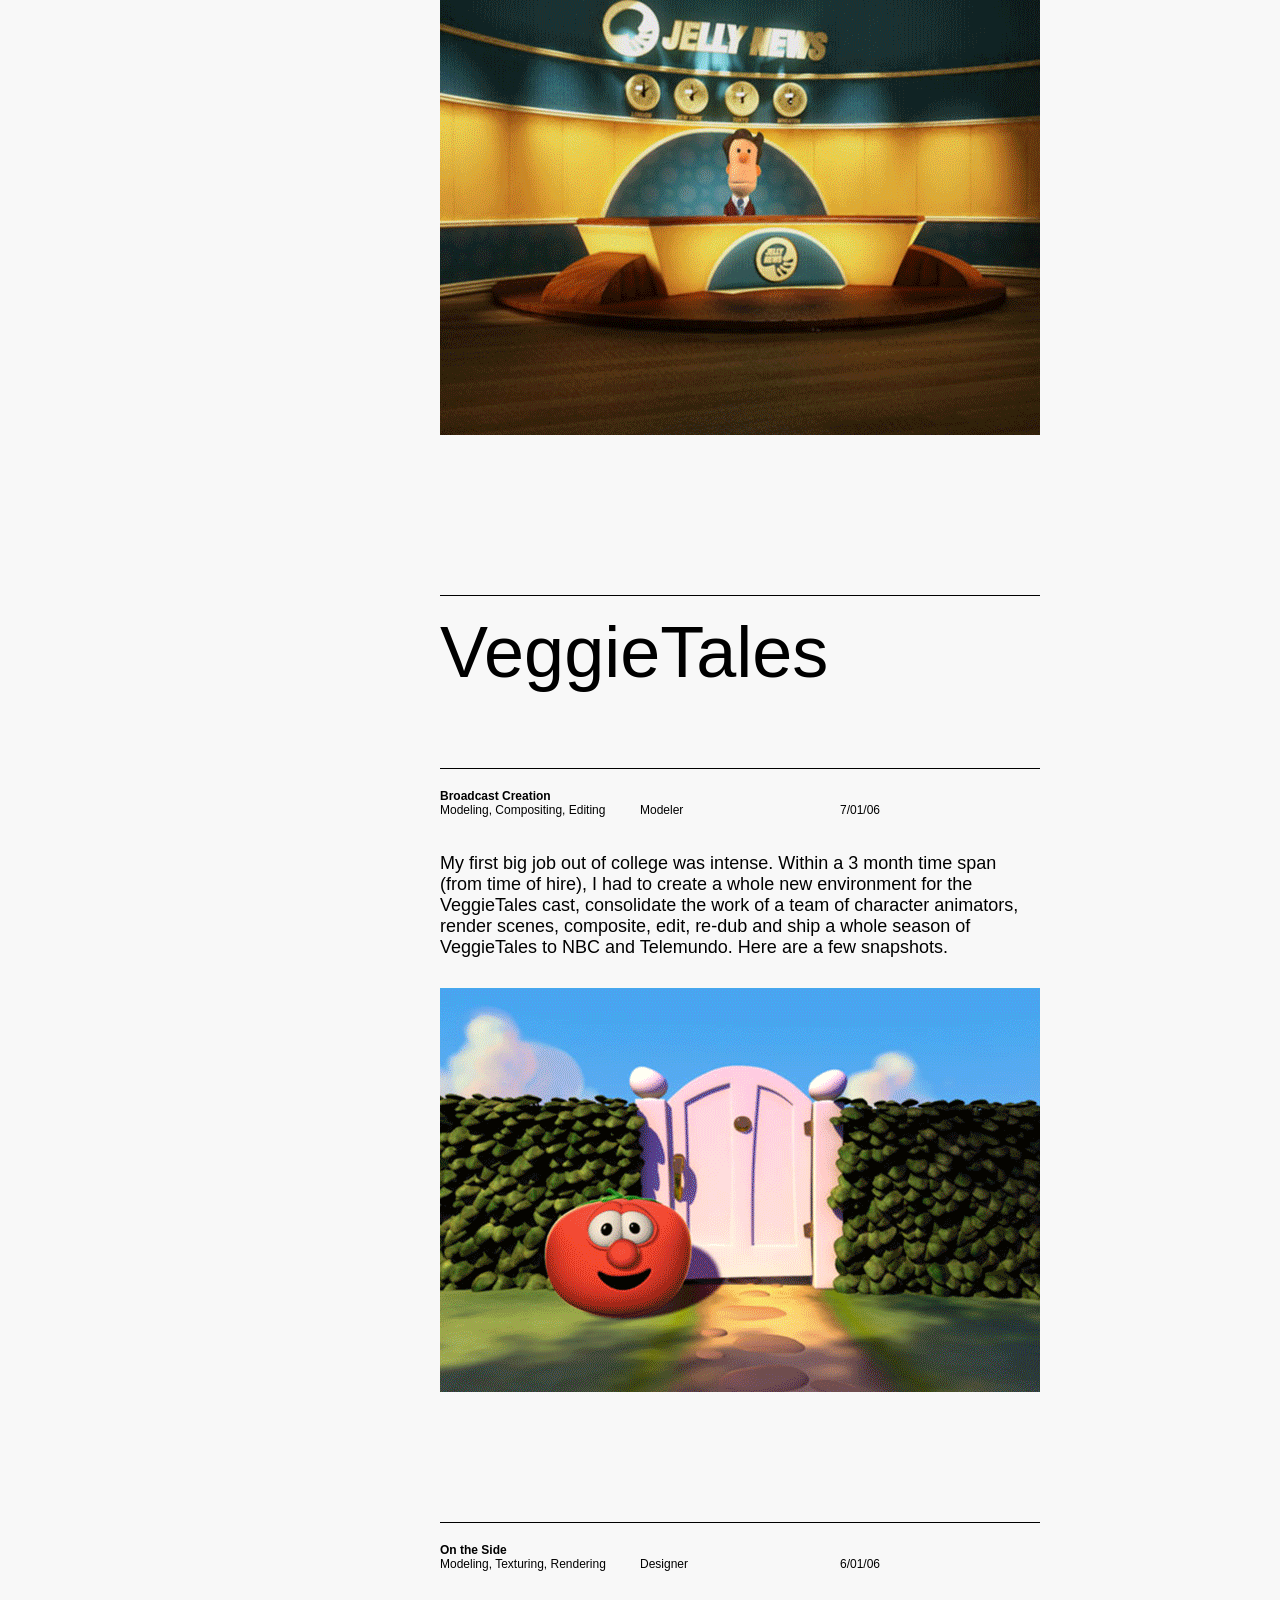
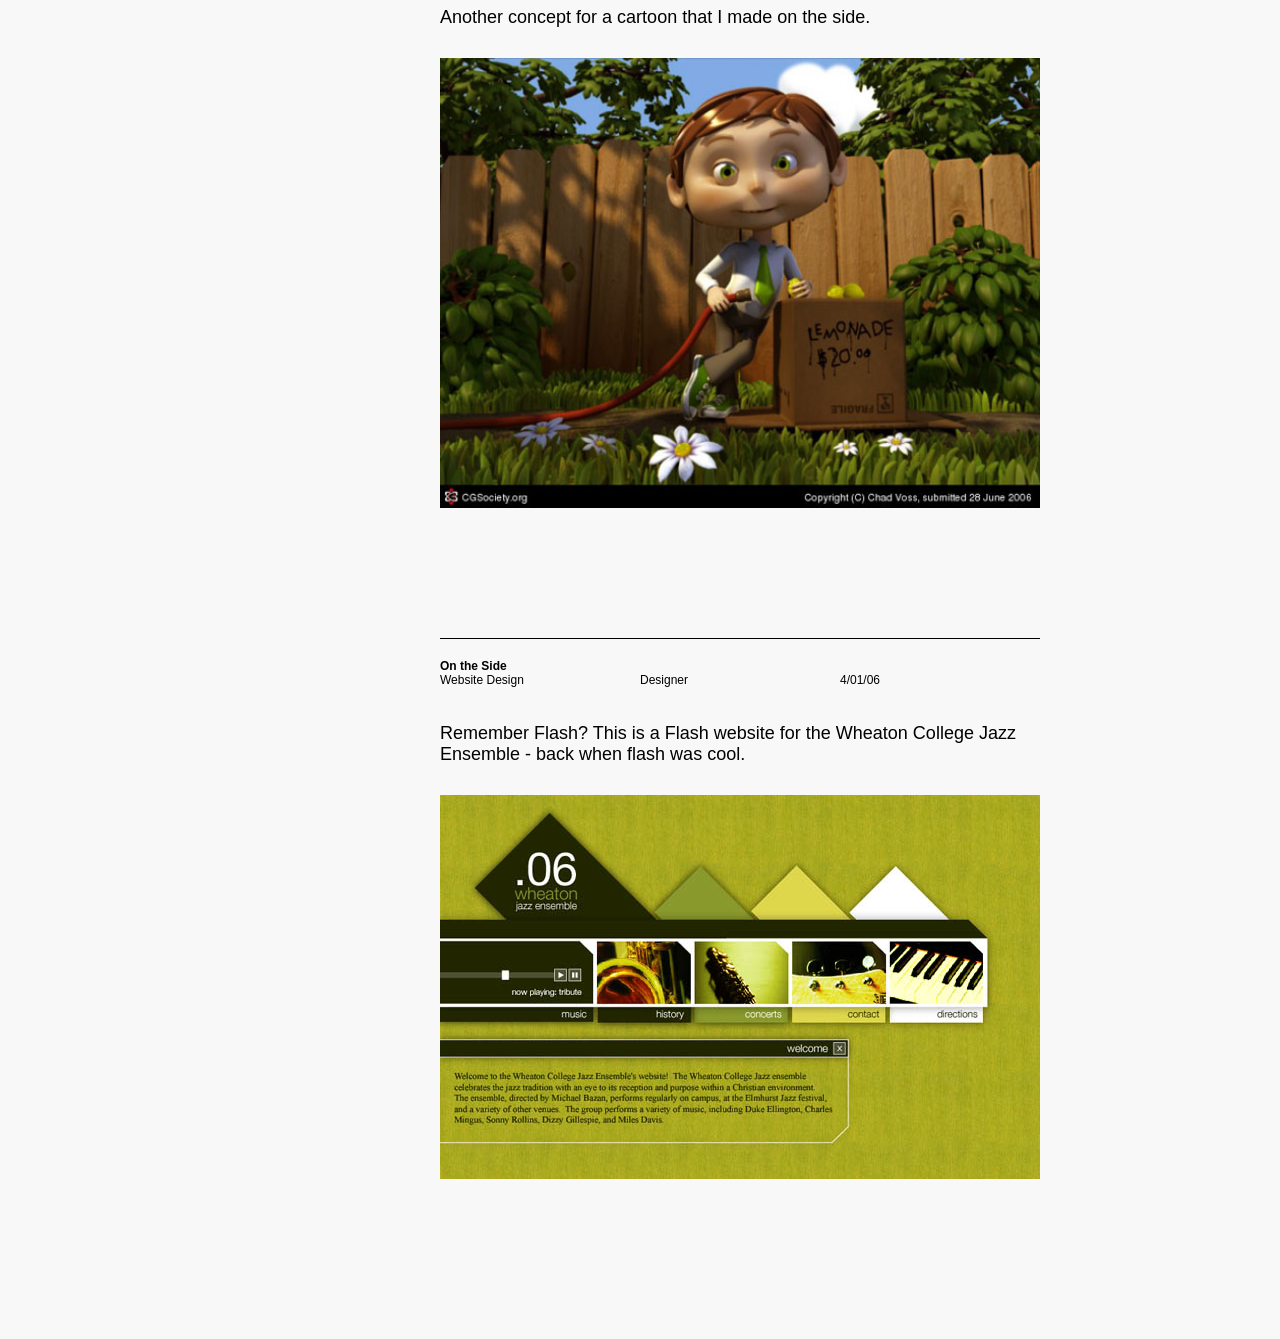
==== commit 33562056: "Remove PHP dependency, add intro section and SEO improvements - Replace PHP/JSON with pure HTML + JS" ====
--- a/index.html
+++ b/index.html
@@ -1,18 +1,32 @@
 <!DOCTYPE html>
-<html>
-	
+<html lang="en">
+
 <head>
-	<meta http-equiv="Content-Type" content="text/html; charset=utf-8" />
-	<title>Chad Voss - Portfolio</title>
-    
-    <link href="css/main.css" rel="stylesheet" type="text/css" />
-    
+	<meta charset="utf-8">
+	<meta name="viewport" content="width=device-width, initial-scale=1">
+	<title>Chad Voss - Design Leader Portfolio</title>
+	<meta name="description" content="Portfolio of Chad Voss, Partner Design Director at Microsoft Teams. Leading design for AI transformation, calling, meetings, and more.">
+	<link rel="canonical" href="https://chad-voss.com/">
+
+	<!-- Open Graph -->
+	<meta property="og:title" content="Chad Voss - Design Leader Portfolio">
+	<meta property="og:description" content="Partner Design Director at Microsoft Teams, leading design for AI transformation.">
+	<meta property="og:type" content="website">
+	<meta property="og:url" content="https://chad-voss.com/">
+
+	<!-- Twitter -->
+	<meta name="twitter:card" content="summary">
+	<meta name="twitter:title" content="Chad Voss - Design Leader Portfolio">
+	<meta name="twitter:description" content="Partner Design Director at Microsoft Teams, leading design for AI transformation.">
+
+	<link href="css/main.css" rel="stylesheet" type="text/css">
+
 	<script src="js/jquery.js"></script>
-    <script src="js/jquery.easing.1.3.js"></script>
-    <script src="js/jquery.mousewheel.js"></script>
-    <script src="js/jquery.animate-colors-min.js"></script>
+	<script src="js/jquery.easing.1.3.js"></script>
+	<script src="js/jquery.mousewheel.js"></script>
+	<script src="js/jquery.animate-colors-min.js"></script>
 	<script src="js/main.js"></script>
-    </head>
+</head>
 
 <body style="background-color:#f8f8f8;">
 
@@ -26,20 +40,44 @@
             <p class="font-b indent-1"><a href="http://www.linkedin.com/in/chadvoss">Linked In</a></p>
             <p class="font-b indent-2"><a href="mailto:chad@chad-voss.com">chad@chad-voss.com</a></p>
     	</div>
-    	
+
+    	<!-- Intro -->
+    	<div id="intro">
+            <p class="font-c">A Brief History</p>
+            <p class="font-d">Scroll away for a sample of my work and side-projects over the decades.</p>
+    	</div>
+
     	<!-- Jobs -->
         <div id="jobs">
-        	
-        	        	<div class="job">
+
+        	        	<div class="job" data-start="10/2024">
+            	<div class="job-title font-c">Microsoft Teams</div>
+
+				                <div class="project">
+                    <div class="project-header">
+                        <p class="font-ab">AI transformation</p>
+                        <p class="font-a indent-0">Process and product</p>
+                        <p class="font-a indent-1">Partner Design Director</p>
+                        <p class="font-a indent-2">10/15/24</p>
+                        <p class="project-description font-d">I'm back at Teams leading the Core Agent, Messaging, Framework, Platform, and Consumer groups into an AI-first future. We're changing the way we work and what we work on all at once.</p>
+                    </div>
+
+                    <div class="project-body">
+
+                    	                    </div>
+                </div>
+                            </div>
+
+                    	<div class="job" data-start="7/2022">
             	<div class="job-title font-c">EchoMark</div>
                 
 				                <div class="project">
                     <div class="project-header">
                         <p class="font-ab">Startup</p>
-                        <p class="font-a indent-0">Stealth mode</p>
+                        <p class="font-a indent-0">Invisible watermark</p>
                         <p class="font-a indent-1">Head of Design</p>
                         <p class="font-a indent-2">9/16/22</p>
-                        <p class="project-description font-d">I am currently leading product design and frontend engineering at EchoMark. Our SAAS security tool lets you protect email messages and files from security leaks, and allows you to trace leaks when they happen. Learn more at our website, <a href='https://echomark.com/' style='color:#29b4c4'>echomark.com</a>.</p>
+                        <p class="project-description font-d">Led product design and frontend engineering at EchoMark. Our SAAS security tool lets you protect email messages and files from security leaks, and allows you to trace leaks when they happen. Learn more at our website, <a href='https://echomark.com/' style='color:#29b4c4'>echomark.com</a>.</p>
                     </div>
                         
                     <div class="project-body">
@@ -51,7 +89,7 @@
                 </div>
                             </div>
             
-                    	<div class="job">
+                    	<div class="job" data-start="11/2014">
             	<div class="job-title font-c">Microsoft Teams</div>
                 
 				                <div class="project">
@@ -88,7 +126,7 @@
                 </div>
                             </div>
             
-                    	<div class="job">
+                    	<div class="job" data-start="1/2013">
             	<div class="job-title font-c">Sumhold, Albatross, Mylio</div>
                 
 				                <div class="project">
@@ -135,7 +173,7 @@
                 </div>
                             </div>
             
-                    	<div class="job">
+                    	<div class="job" data-start="1/2011">
             	<div class="job-title font-c">Windows Phone 8</div>
                 
 				                <div class="project">
@@ -188,7 +226,7 @@
                 </div>
                             </div>
             
-                    	<div class="job">
+                    	<div class="job" data-start="6/2008">
             	<div class="job-title font-c">KIN</div>
                 
 				                <div class="project">
@@ -209,7 +247,7 @@
                 </div>
                             </div>
             
-                    	<div class="job">
+                    	<div class="job" data-start="10/2007">
             	<div class="job-title font-c">UCreate Artimation</div>
                 
 				                <div class="project">
@@ -230,7 +268,7 @@
                 </div>
                             </div>
             
-                    	<div class="job">
+                    	<div class="job" data-start="1/2007">
             	<div class="job-title font-c">Jelly Telly</div>
                 
 				                <div class="project">
@@ -261,7 +299,7 @@
                 </div>
                             </div>
             
-                    	<div class="job">
+                    	<div class="job" data-start="7/2006">
             	<div class="job-title font-c">VeggieTales</div>
                 
 				                <div class="project">
@@ -337,8 +375,13 @@
                         
             <!-- Projects -->
             <div id="timeline-projects">
-            
-            	                <div class="timeline-project" onClick="void(0);" style="height: 338px; border-right-color: #49cb71">
+
+            	                <div class="timeline-project" onClick="void(0);">
+                    <p class="font-ab">Microsoft Teams</p>
+                    <p class="font-a">Microsoft</p>
+                </div>
+
+                                <div class="timeline-project" onClick="void(0);">
                     <p class="font-ab">EchoMark</p>
                     <p class="font-a">EchoMark</p>
                 </div>
--- a/css/main.css
+++ b/css/main.css
@@ -114,6 +114,15 @@
 	margin-left:200px;
 }
 
+#intro{
+	margin-left:200px;
+	padding-top:50px;
+	padding-bottom:100px;
+}
+#intro .font-c{
+	padding-bottom:20px;
+}
+
 
 /* Jobs + Projects */
 
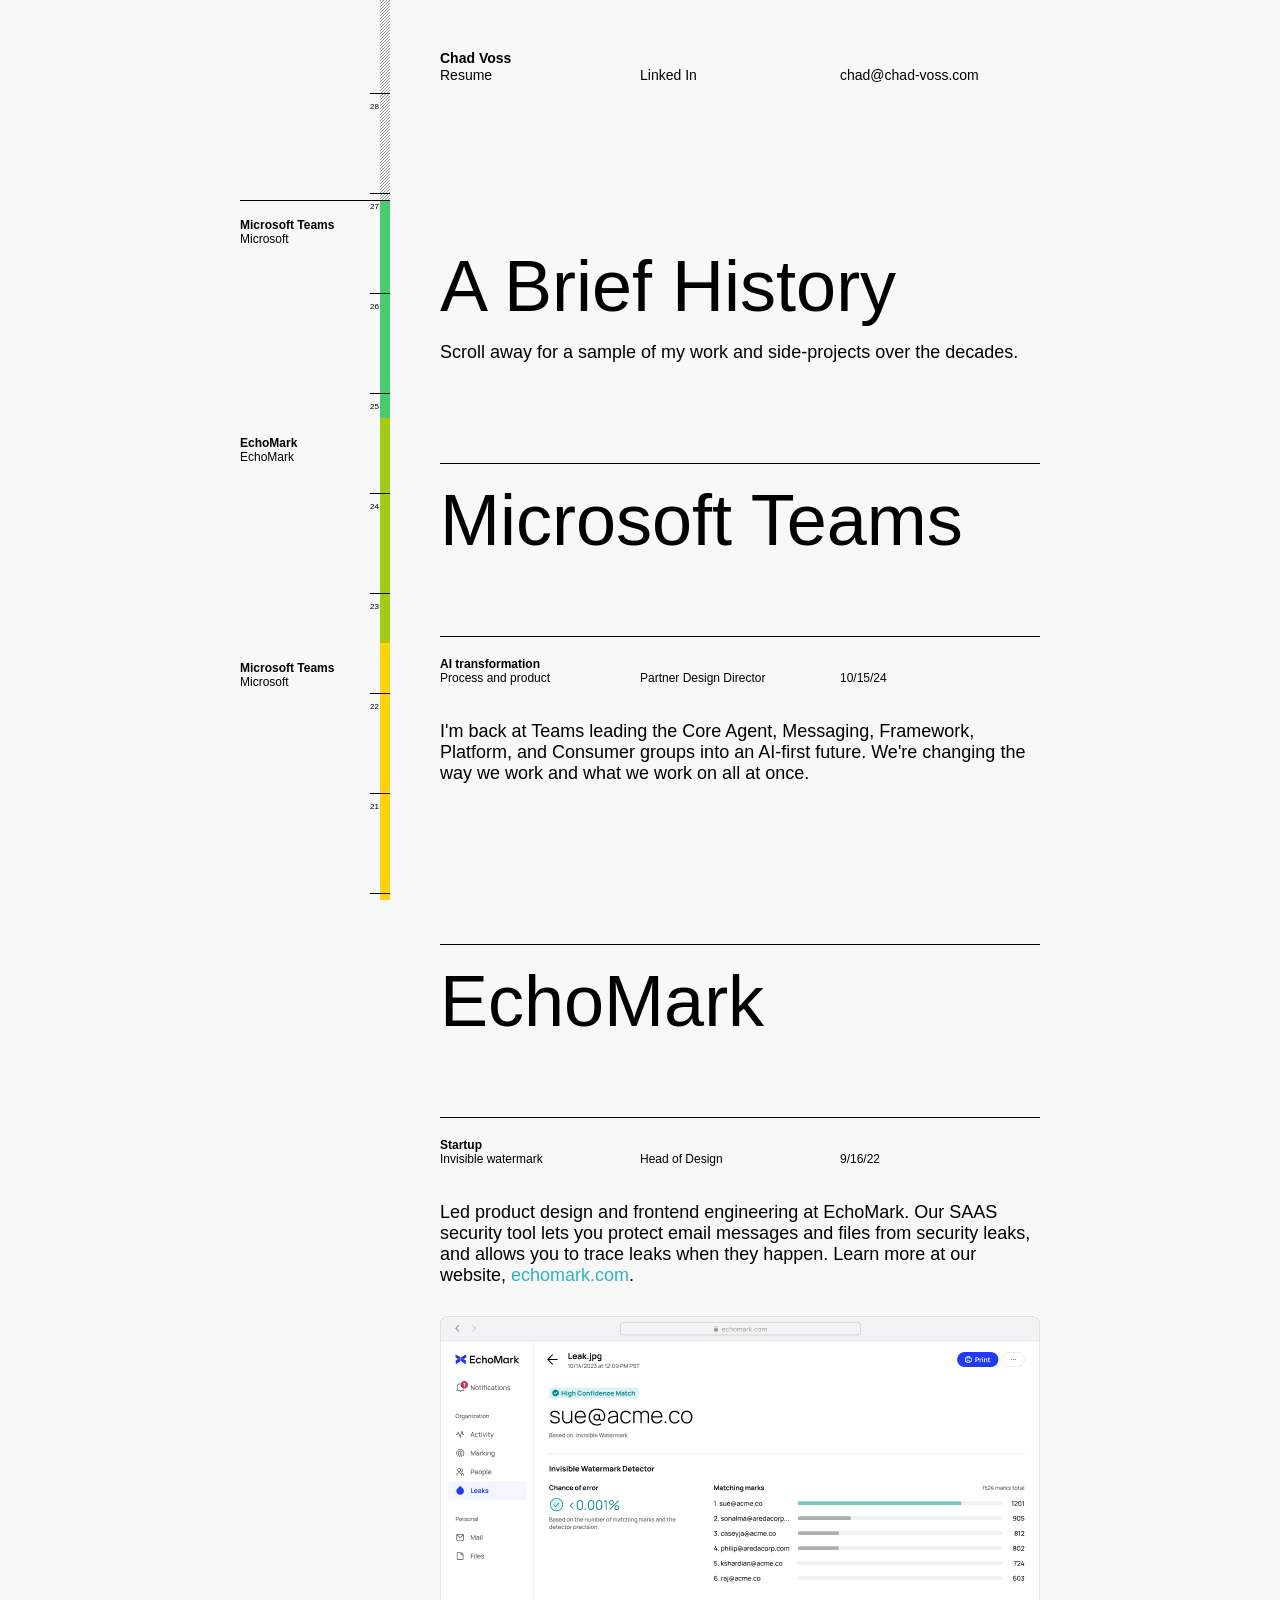
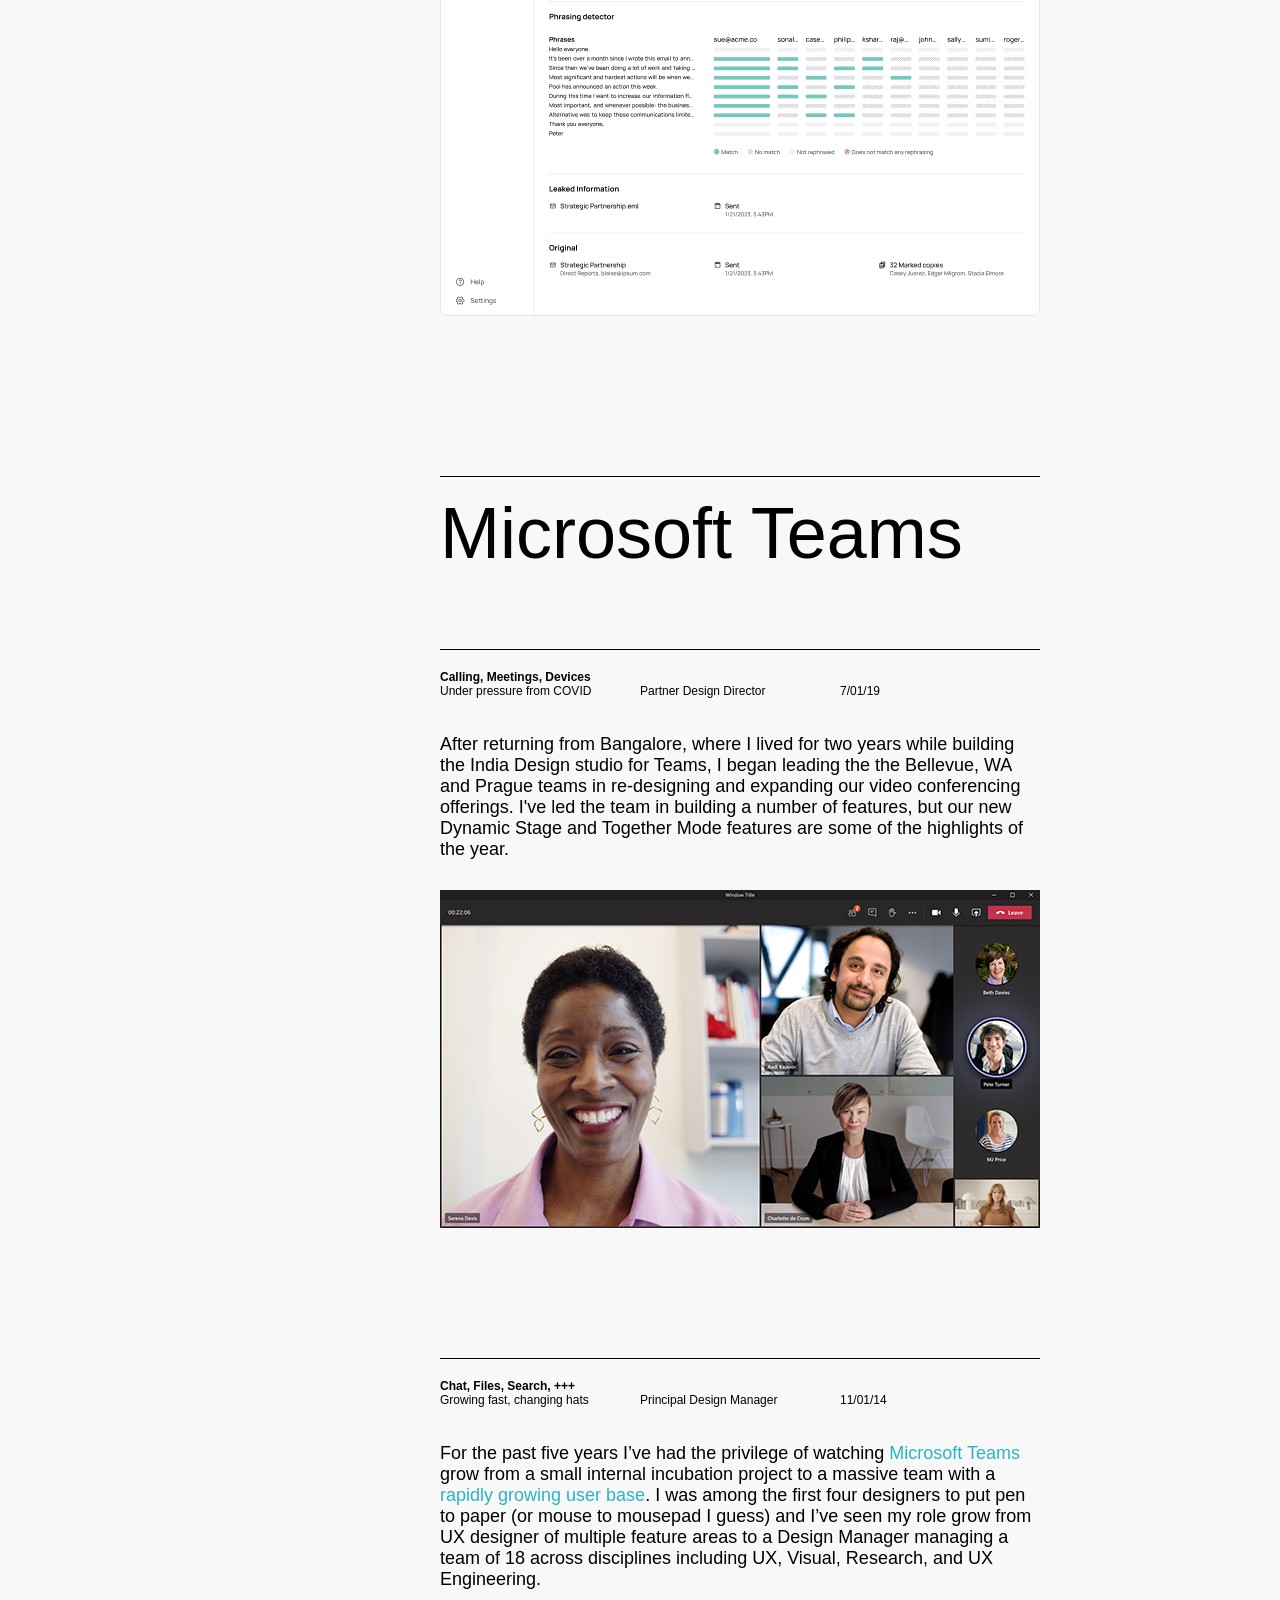
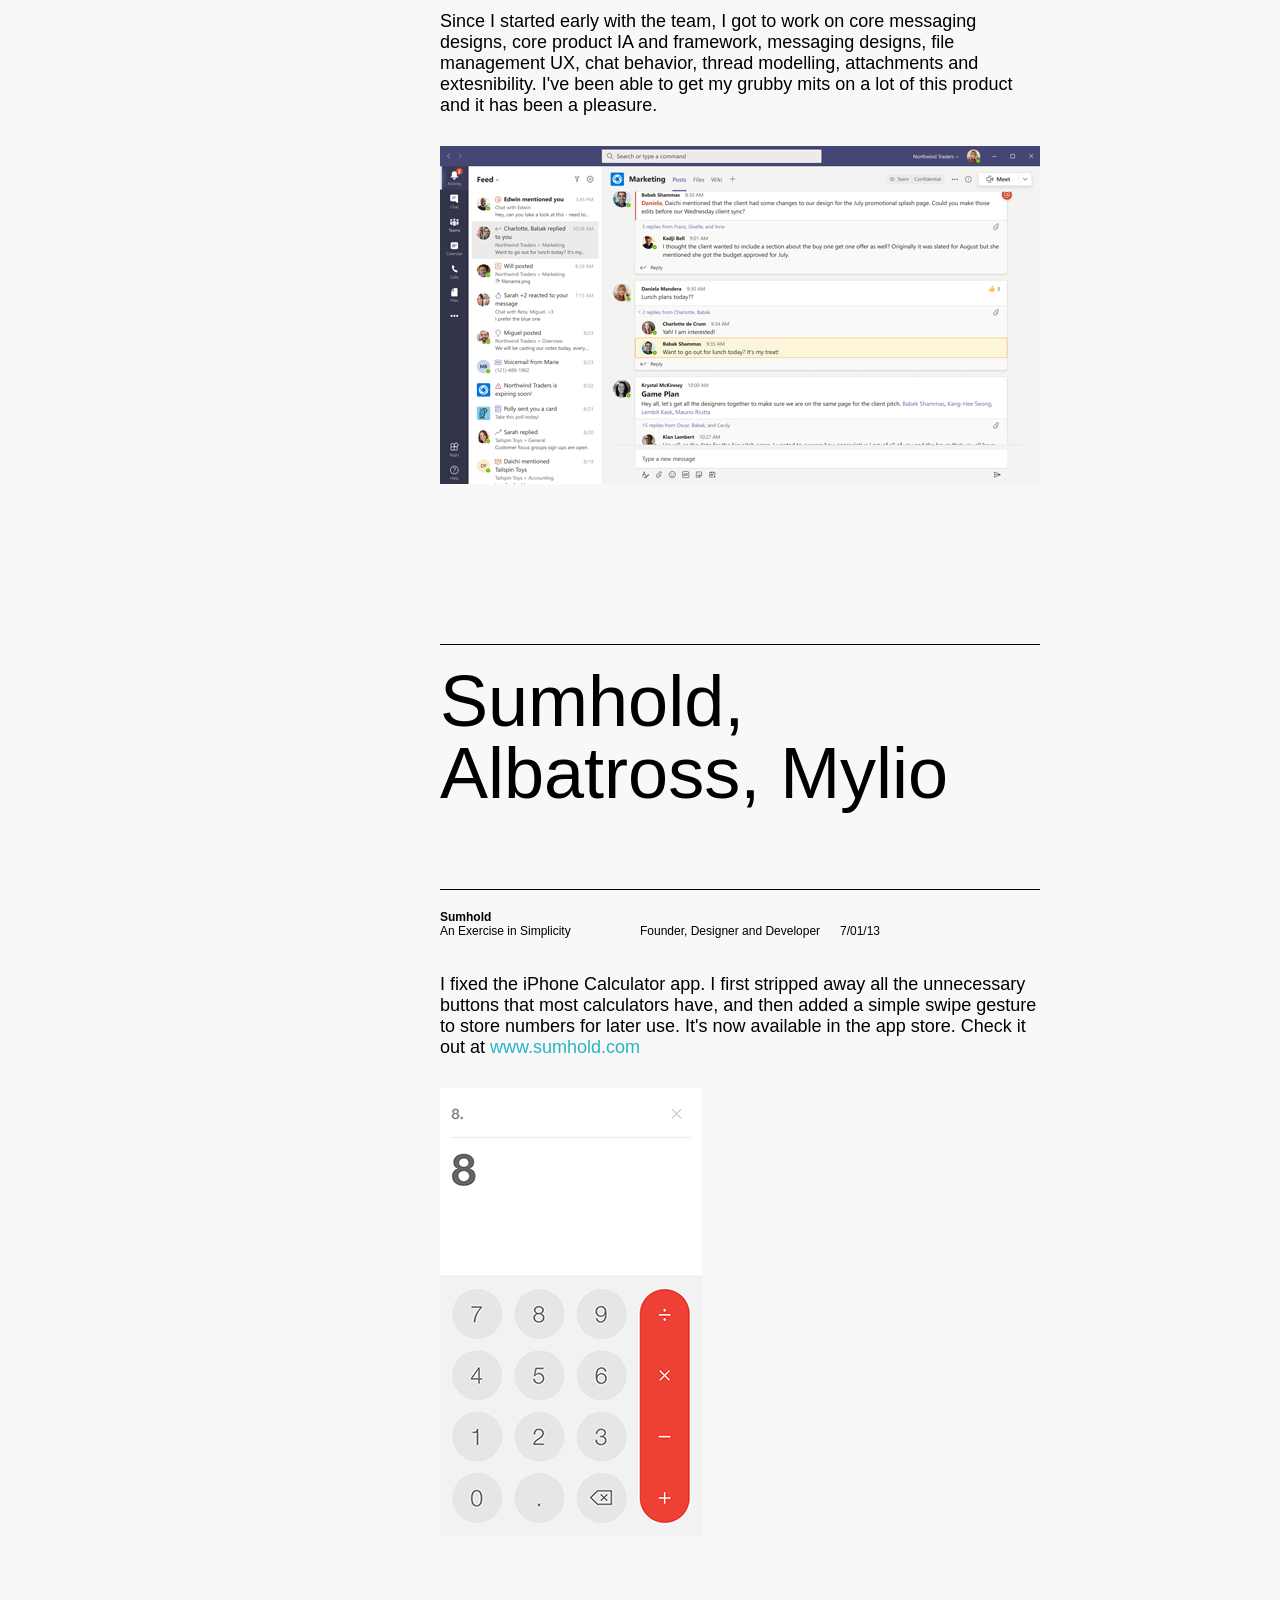
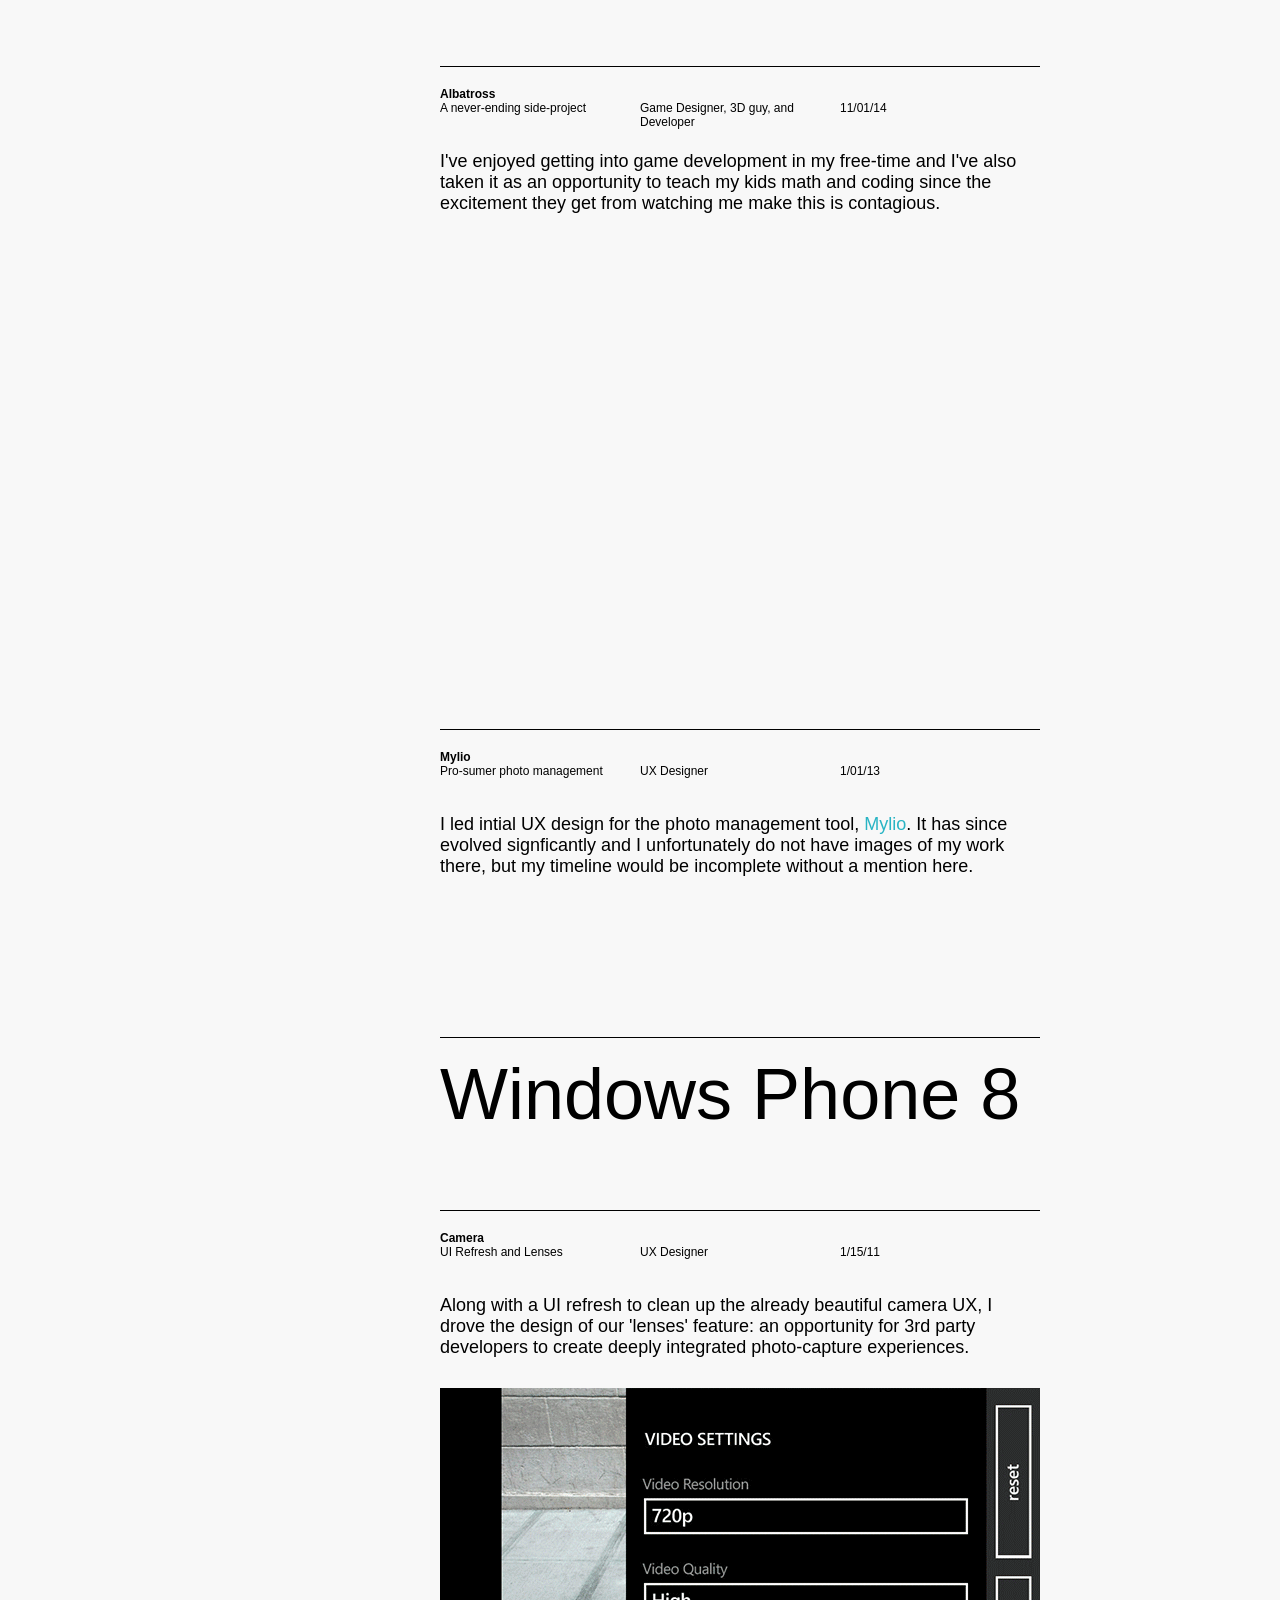
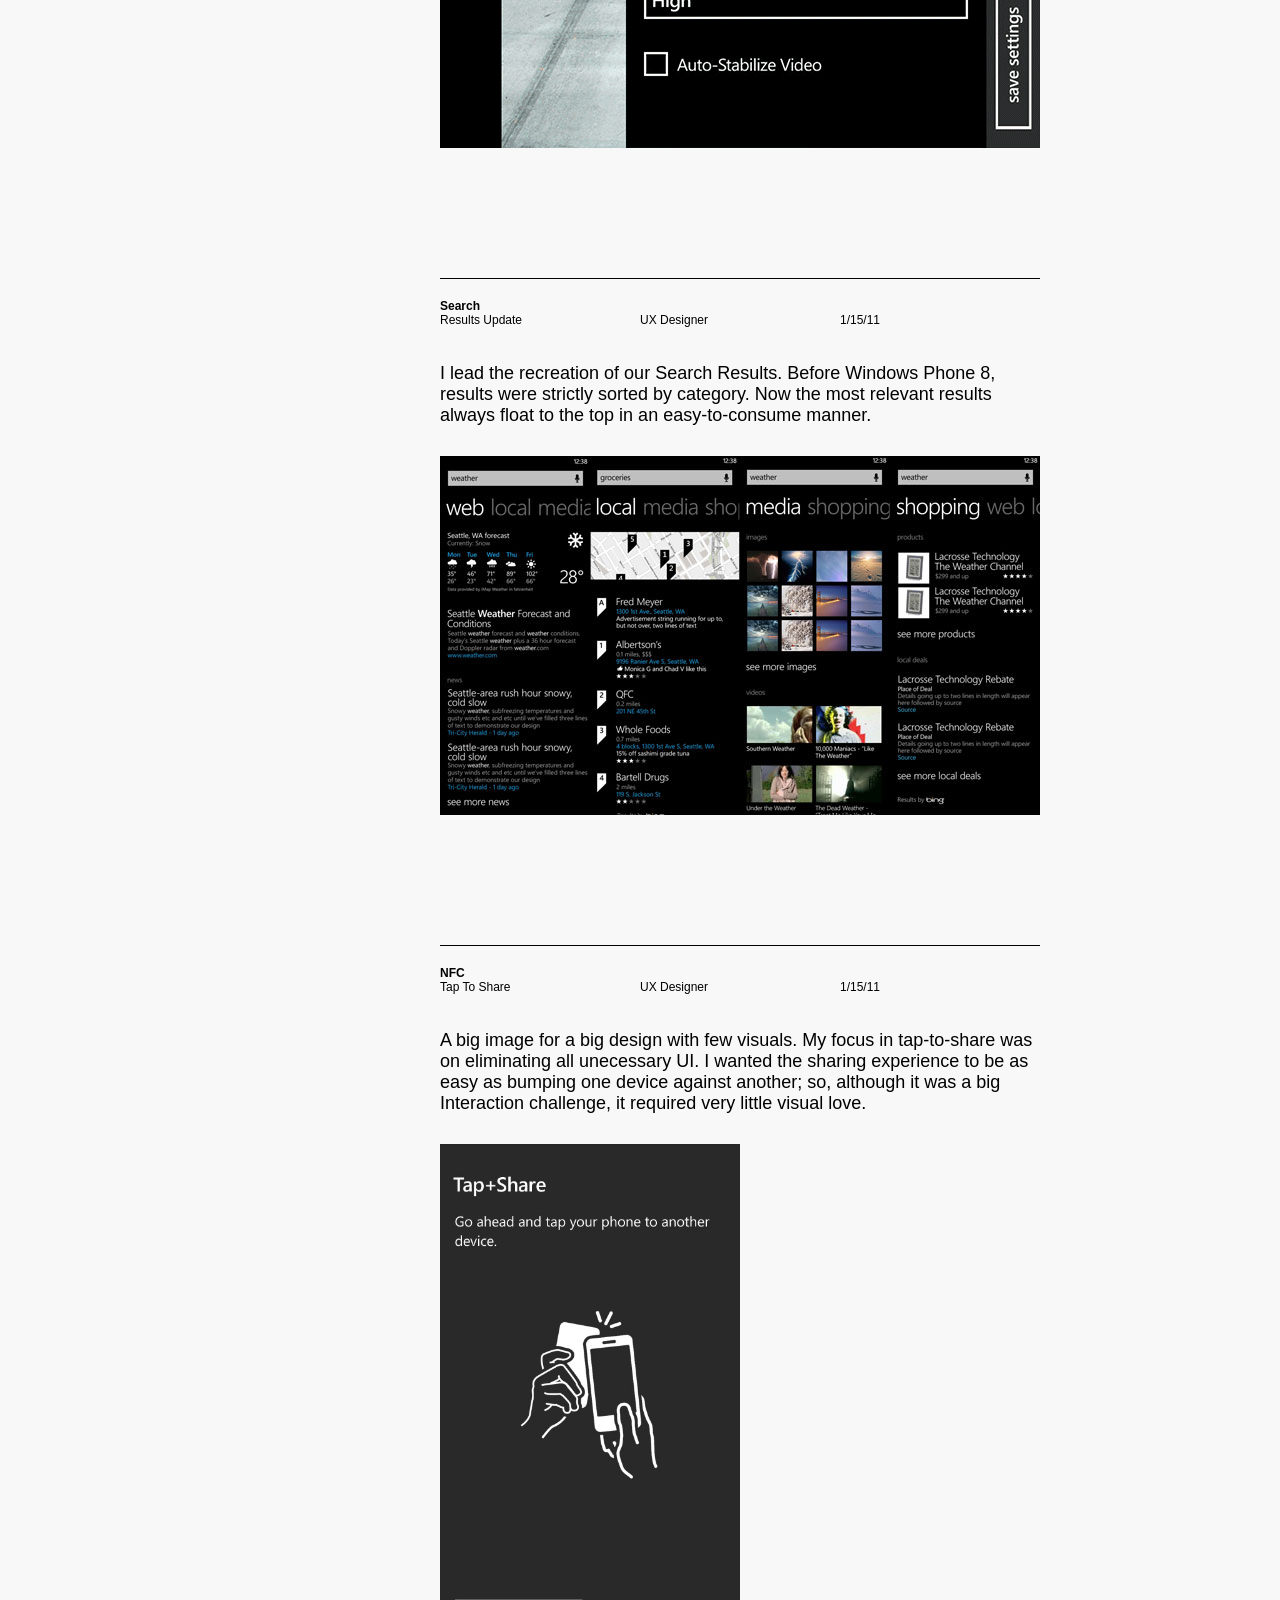
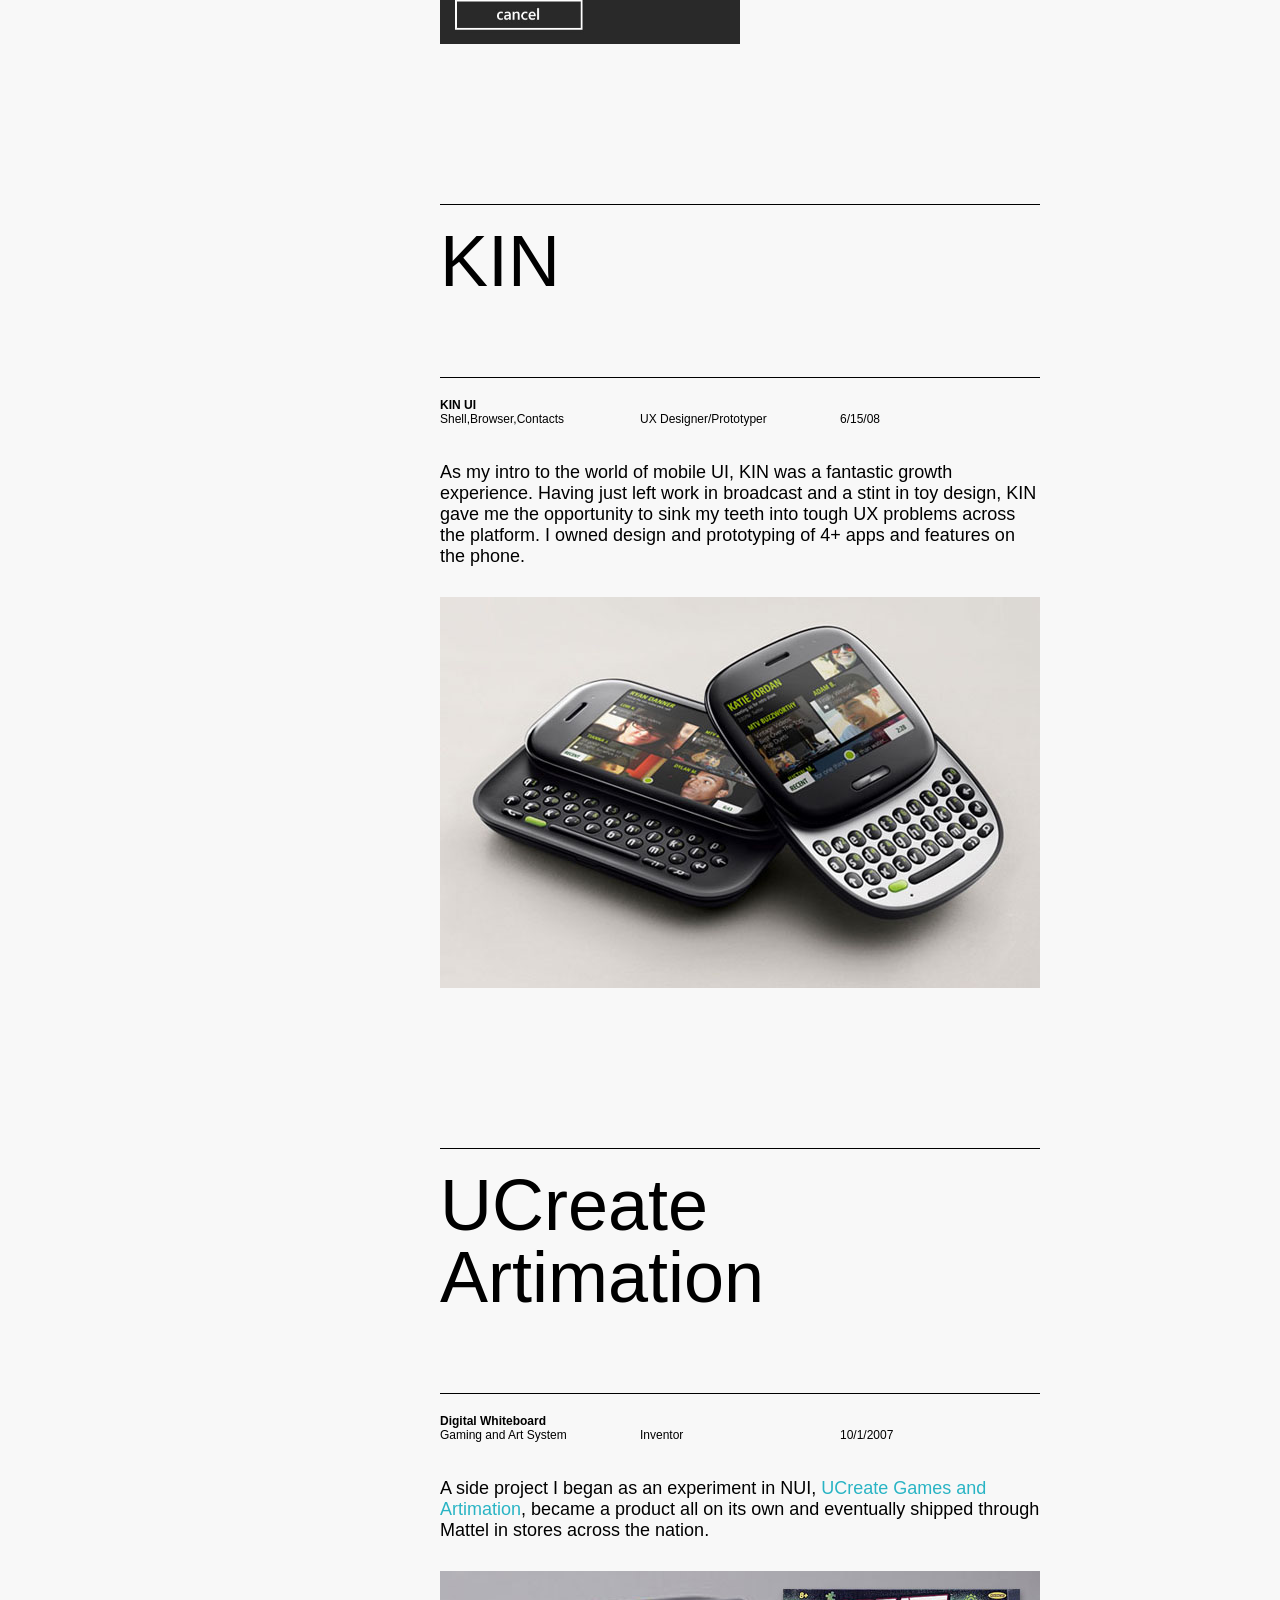
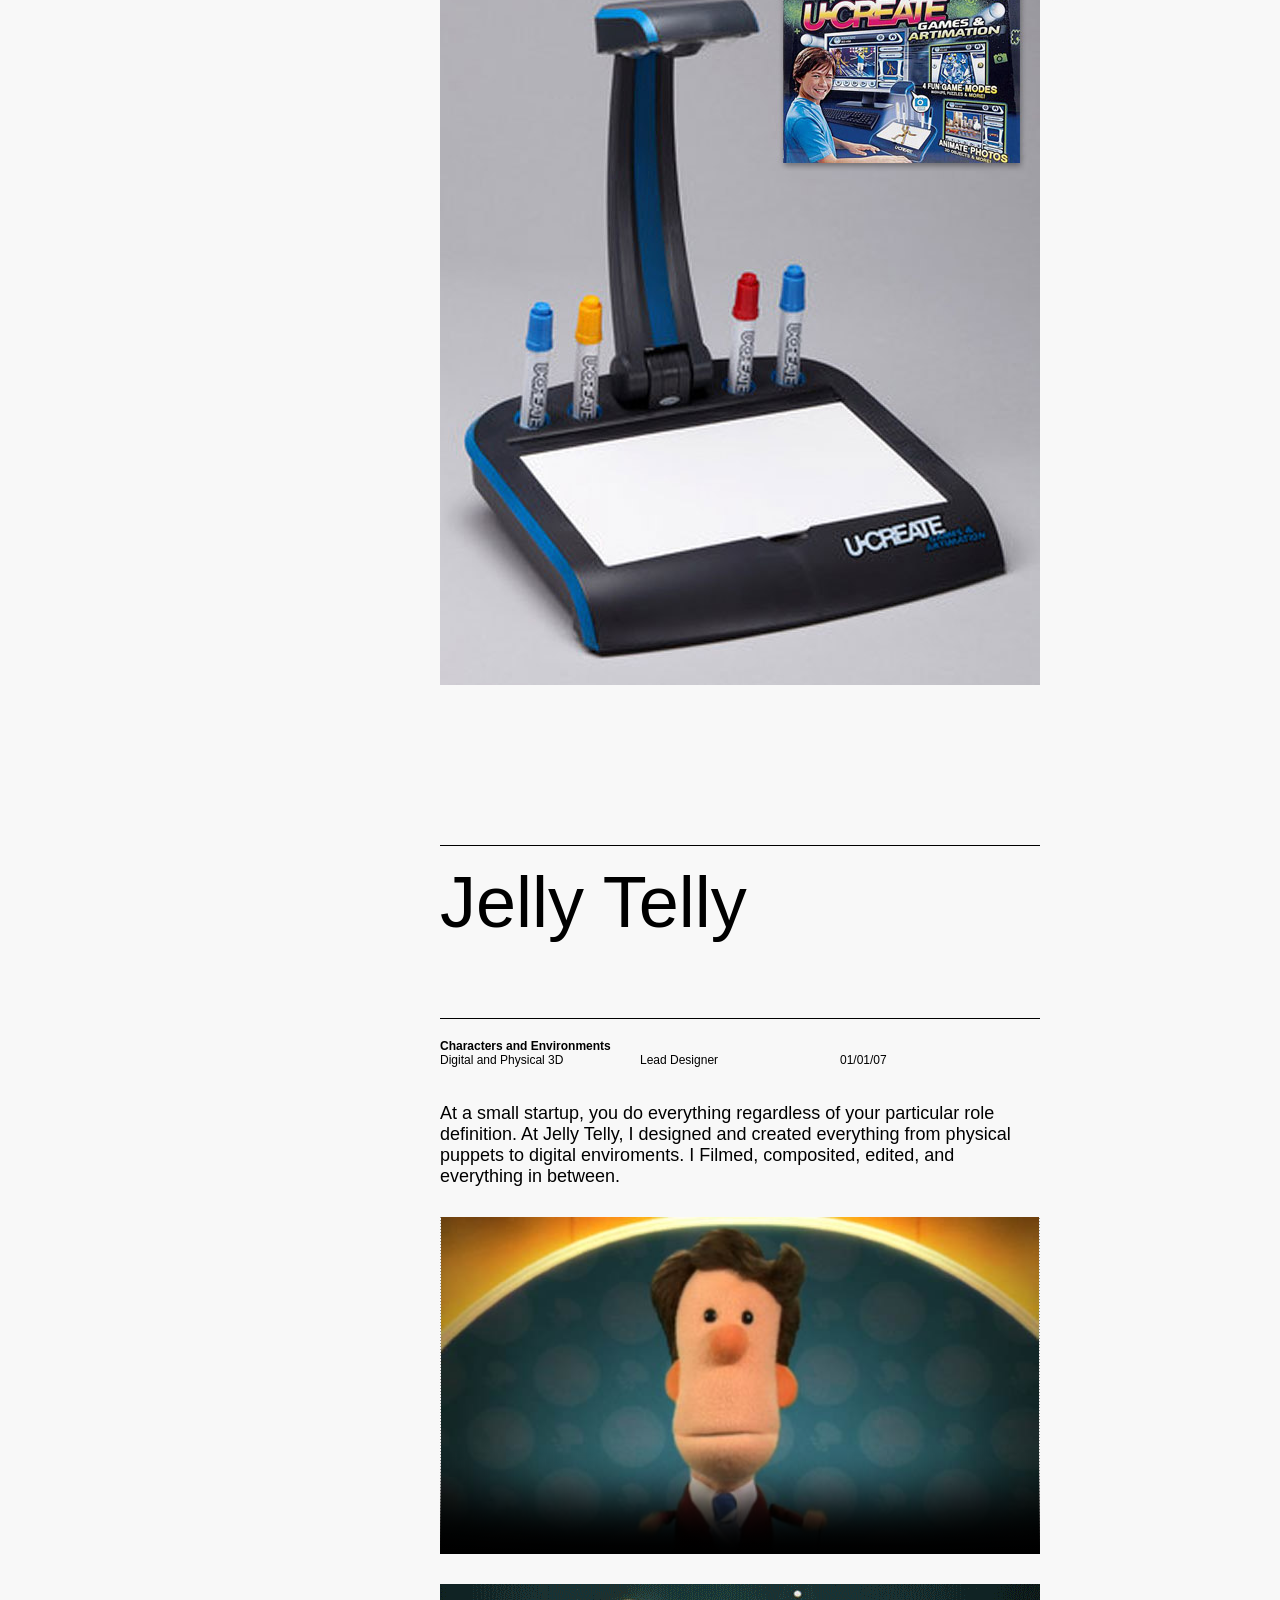
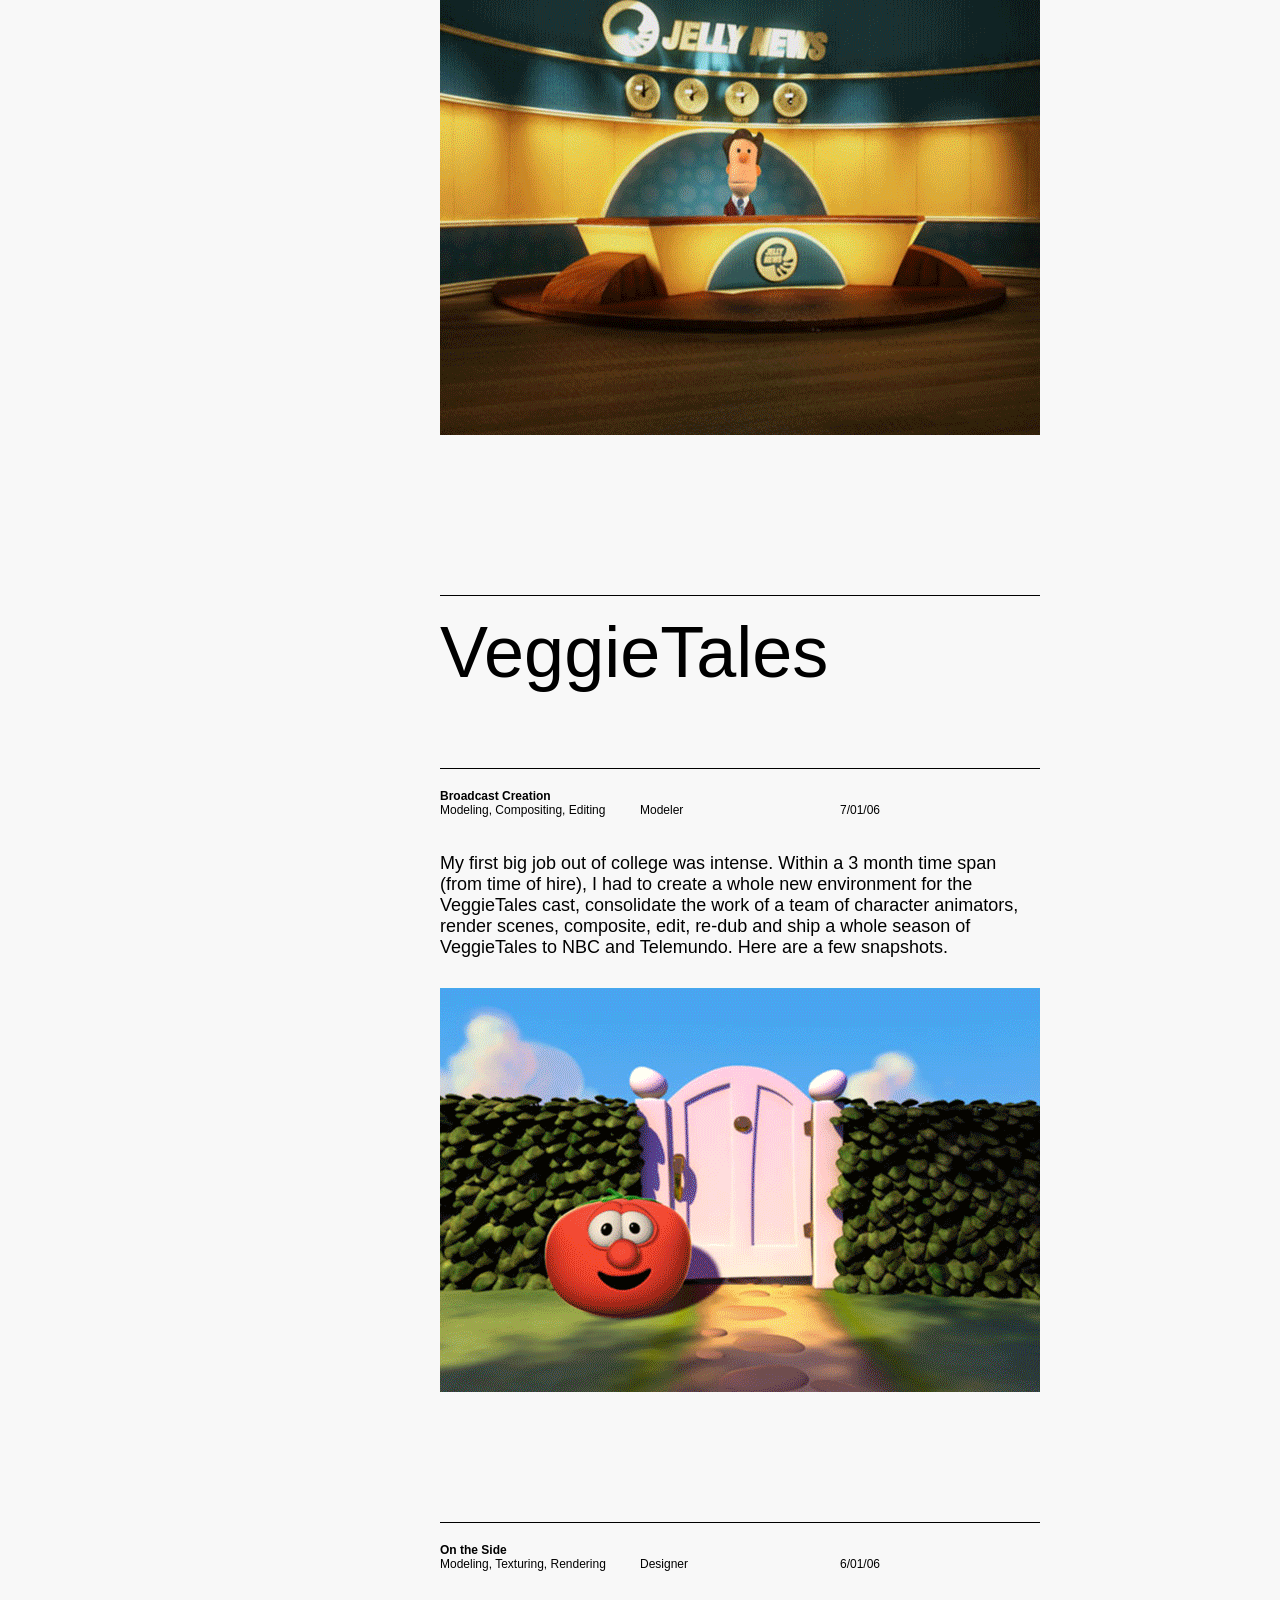
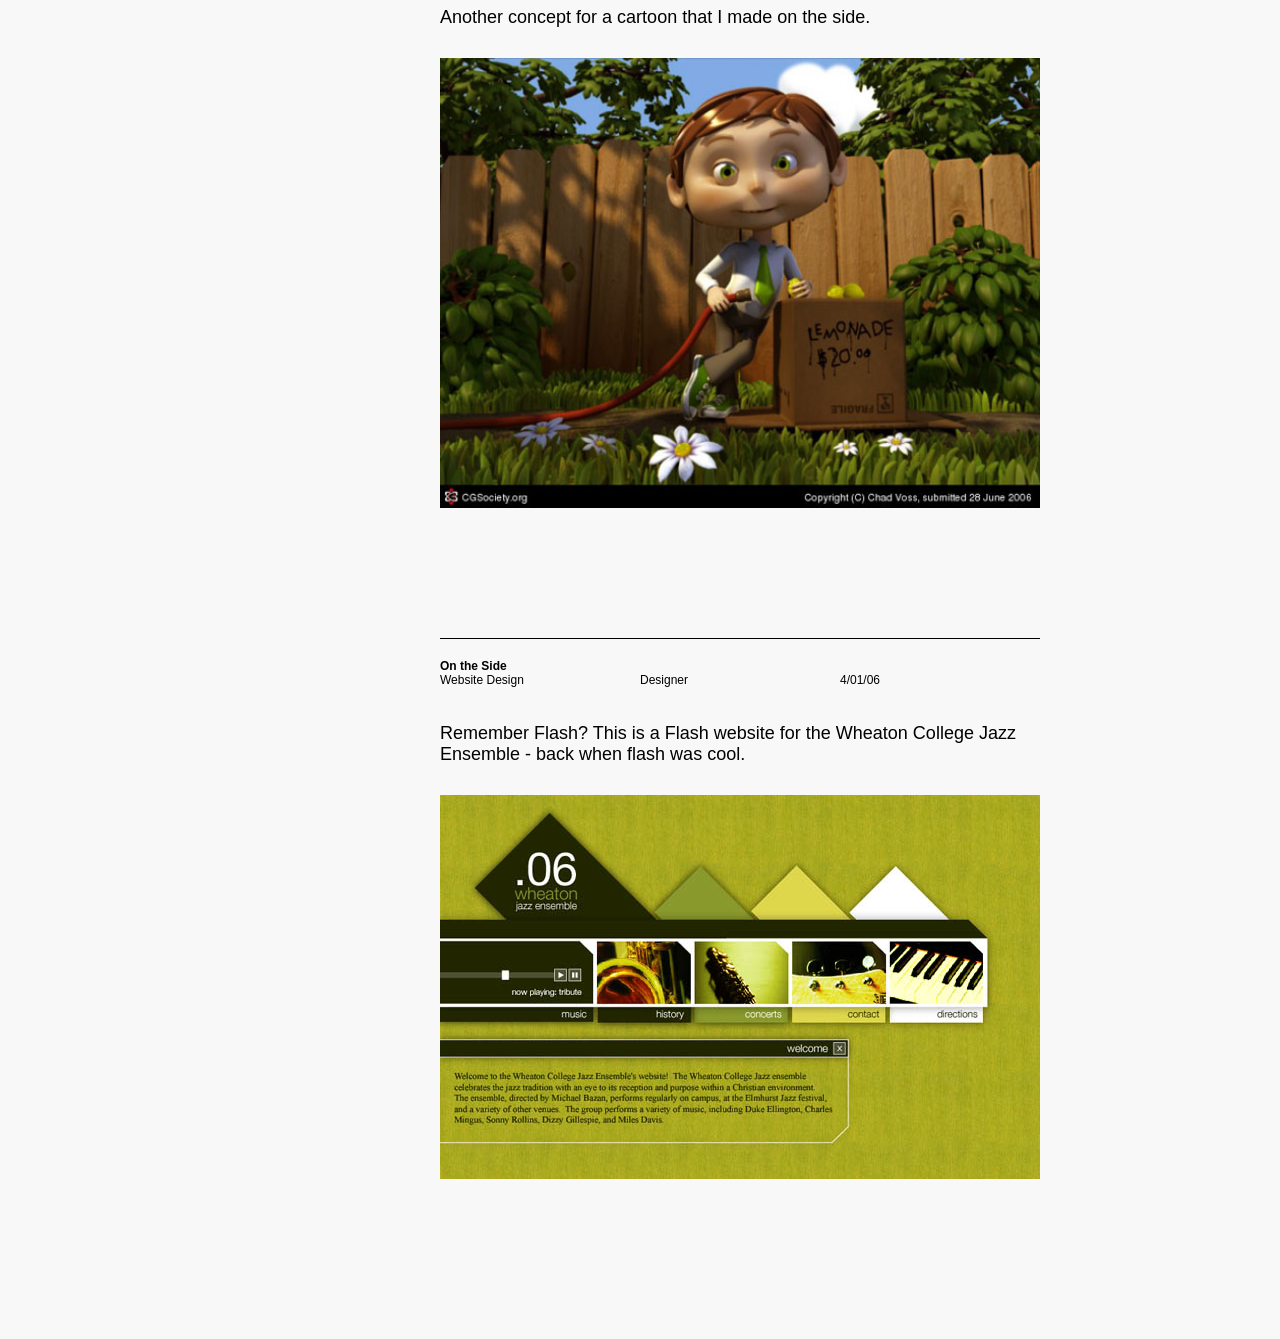
==== commit b0297649: "Add cache-busting version to CSS and JS Co-Authored-By: Claude Opus 4.5 <noreply@anthropic.com>" ====
--- a/index.html
+++ b/index.html
@@ -19,13 +19,13 @@
 	<meta name="twitter:title" content="Chad Voss - Design Leader Portfolio">
 	<meta name="twitter:description" content="Partner Design Director at Microsoft Teams, leading design for AI transformation.">
 
-	<link href="css/main.css" rel="stylesheet" type="text/css">
+	<link href="css/main.css?v=2" rel="stylesheet" type="text/css">
 
 	<script src="js/jquery.js"></script>
 	<script src="js/jquery.easing.1.3.js"></script>
 	<script src="js/jquery.mousewheel.js"></script>
 	<script src="js/jquery.animate-colors-min.js"></script>
-	<script src="js/main.js"></script>
+	<script src="js/main.js?v=2"></script>
 </head>
 
 <body style="background-color:#f8f8f8;">
--- a/css/main.css
+++ b/css/main.css
@@ -242,5 +242,131 @@
 	background: rgba(100%,100%,100%,0.1) url(playBtn.png) no-repeat center;
 	}
 .video-play:hover{
-	
+
+}
+
+
+/* Mobile Responsive */
+@media screen and (max-width: 850px) {
+
+	/* Layout */
+	#wrapper {
+		width: 100%;
+		padding: 0 20px;
+		box-sizing: border-box;
+	}
+
+	#header {
+		margin-left: 30px;
+		padding-top: 30px;
+		height: auto;
+		padding-bottom: 30px;
+	}
+
+	#intro {
+		margin-left: 30px;
+		padding-top: 30px;
+		padding-bottom: 60px;
+	}
+
+	#jobs {
+		margin-left: 30px;
+	}
+
+	/* Stack indented items vertically */
+	.indent-0,
+	.indent-1,
+	.indent-2 {
+		width: auto;
+		float: none;
+		display: block;
+	}
+
+	/* Consistent spacing in project headers */
+	.project-header p {
+		margin-bottom: 3px;
+	}
+
+	/* Consistent spacing in header */
+	#header p {
+		margin-bottom: 5px;
+	}
+
+	/* Smaller fonts on mobile */
+	.font-c {
+		font-size: 36px;
+		line-height: 40px;
+	}
+
+	.job-title {
+		padding-bottom: 40px;
+	}
+
+	/* Responsive images and videos */
+	.image,
+	.video {
+		width: 100% !important;
+		height: auto !important;
+		margin-bottom: 30px;
+	}
+
+	.image img {
+		width: 100% !important;
+		height: auto !important;
+	}
+
+	.video video {
+		position: relative !important;
+		width: 100% !important;
+		height: auto !important;
+	}
+
+	/* Responsive iframes (YouTube embeds) */
+	iframe {
+		max-width: 100% !important;
+		height: auto !important;
+		aspect-ratio: 16 / 9;
+	}
+
+	/* Simplified timeline - colored bar with ticks */
+	#timeline {
+		width: 30px;
+		left: 0;
+	}
+
+	#timeline-bg {
+		margin-left: 20px;
+	}
+
+	#timeline-scroller {
+		width: 30px;
+	}
+
+	#timeline-projects {
+		width: 30px;
+	}
+
+	.timeline-project {
+		width: 20px;
+		padding-top: 0;
+		cursor: default;
+		pointer-events: none;
+	}
+
+	.timeline-project p {
+		display: none;
+	}
+
+	.timeline-project:hover {
+		text-decoration: none;
+	}
+
+	#timeline-ticks {
+		right: 0;
+	}
+
+	#timeline-scroller-ui {
+		width: 30px;
+	}
+
 }
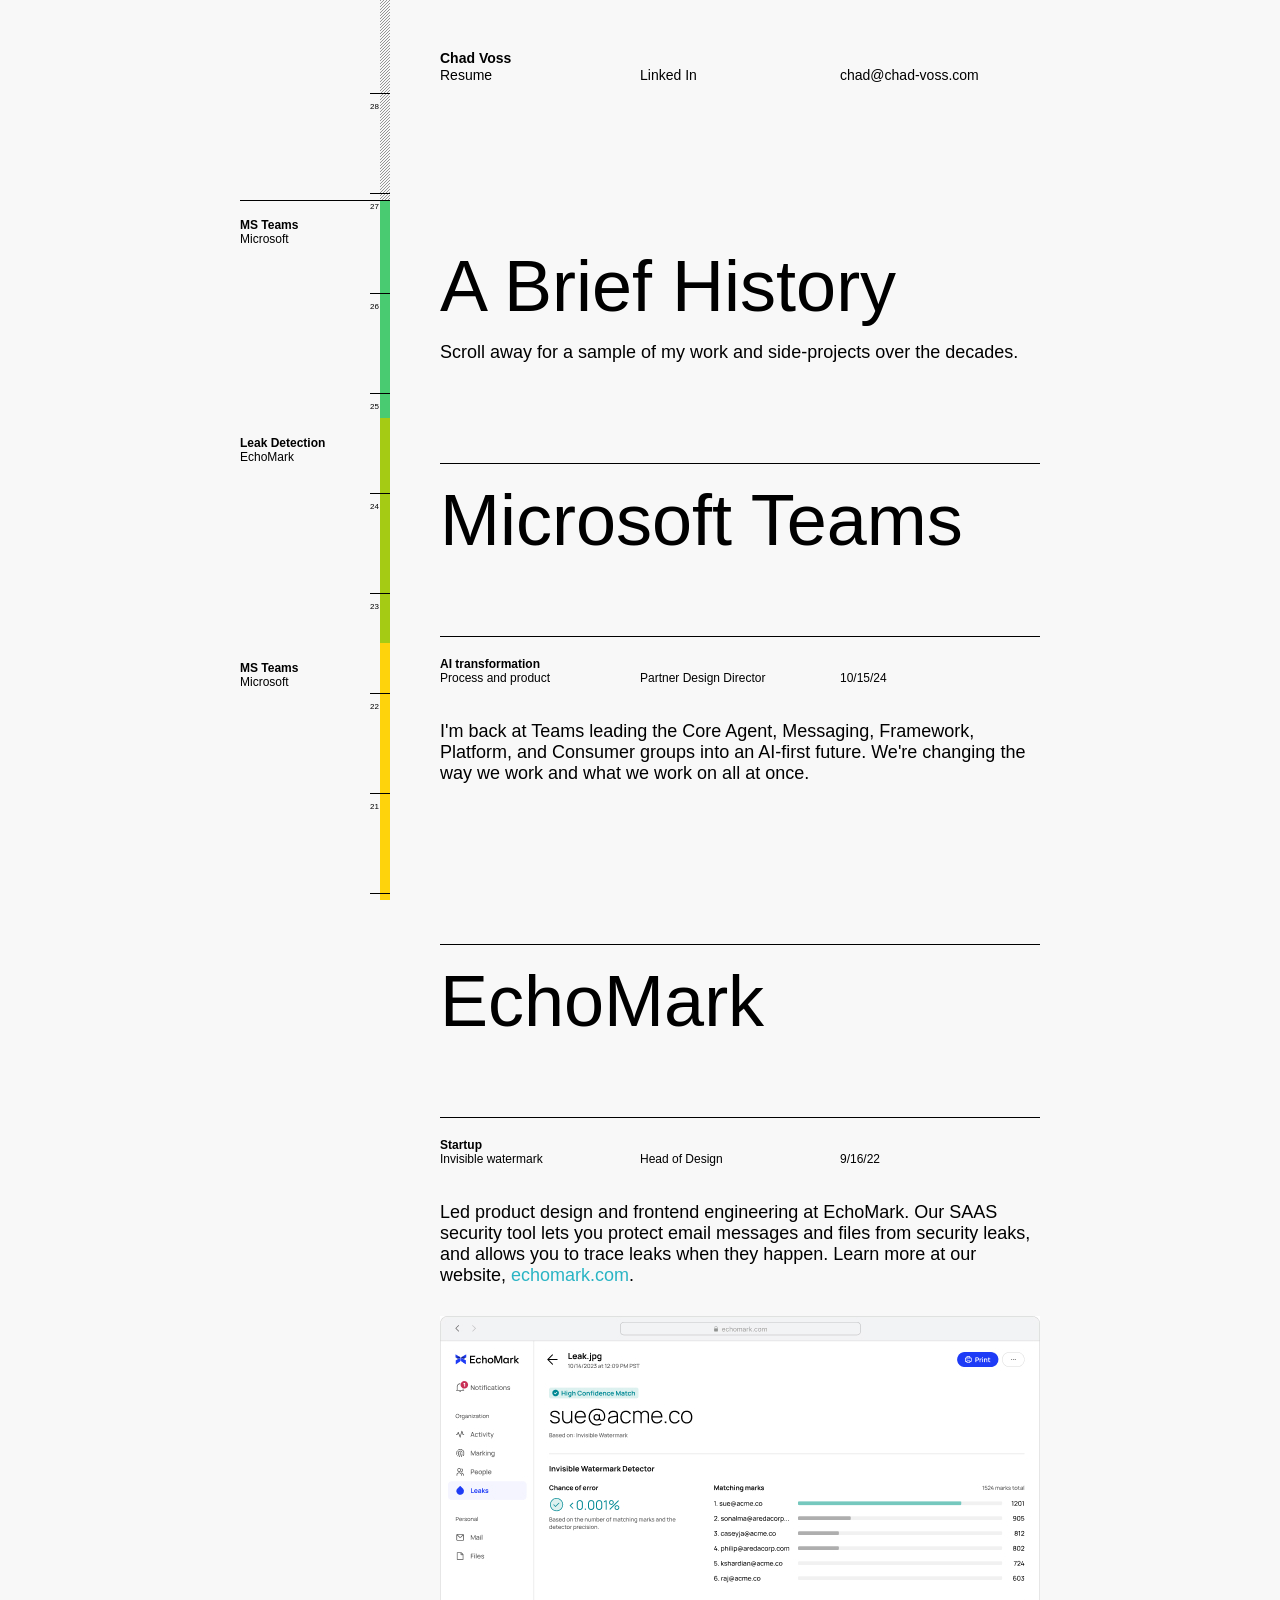
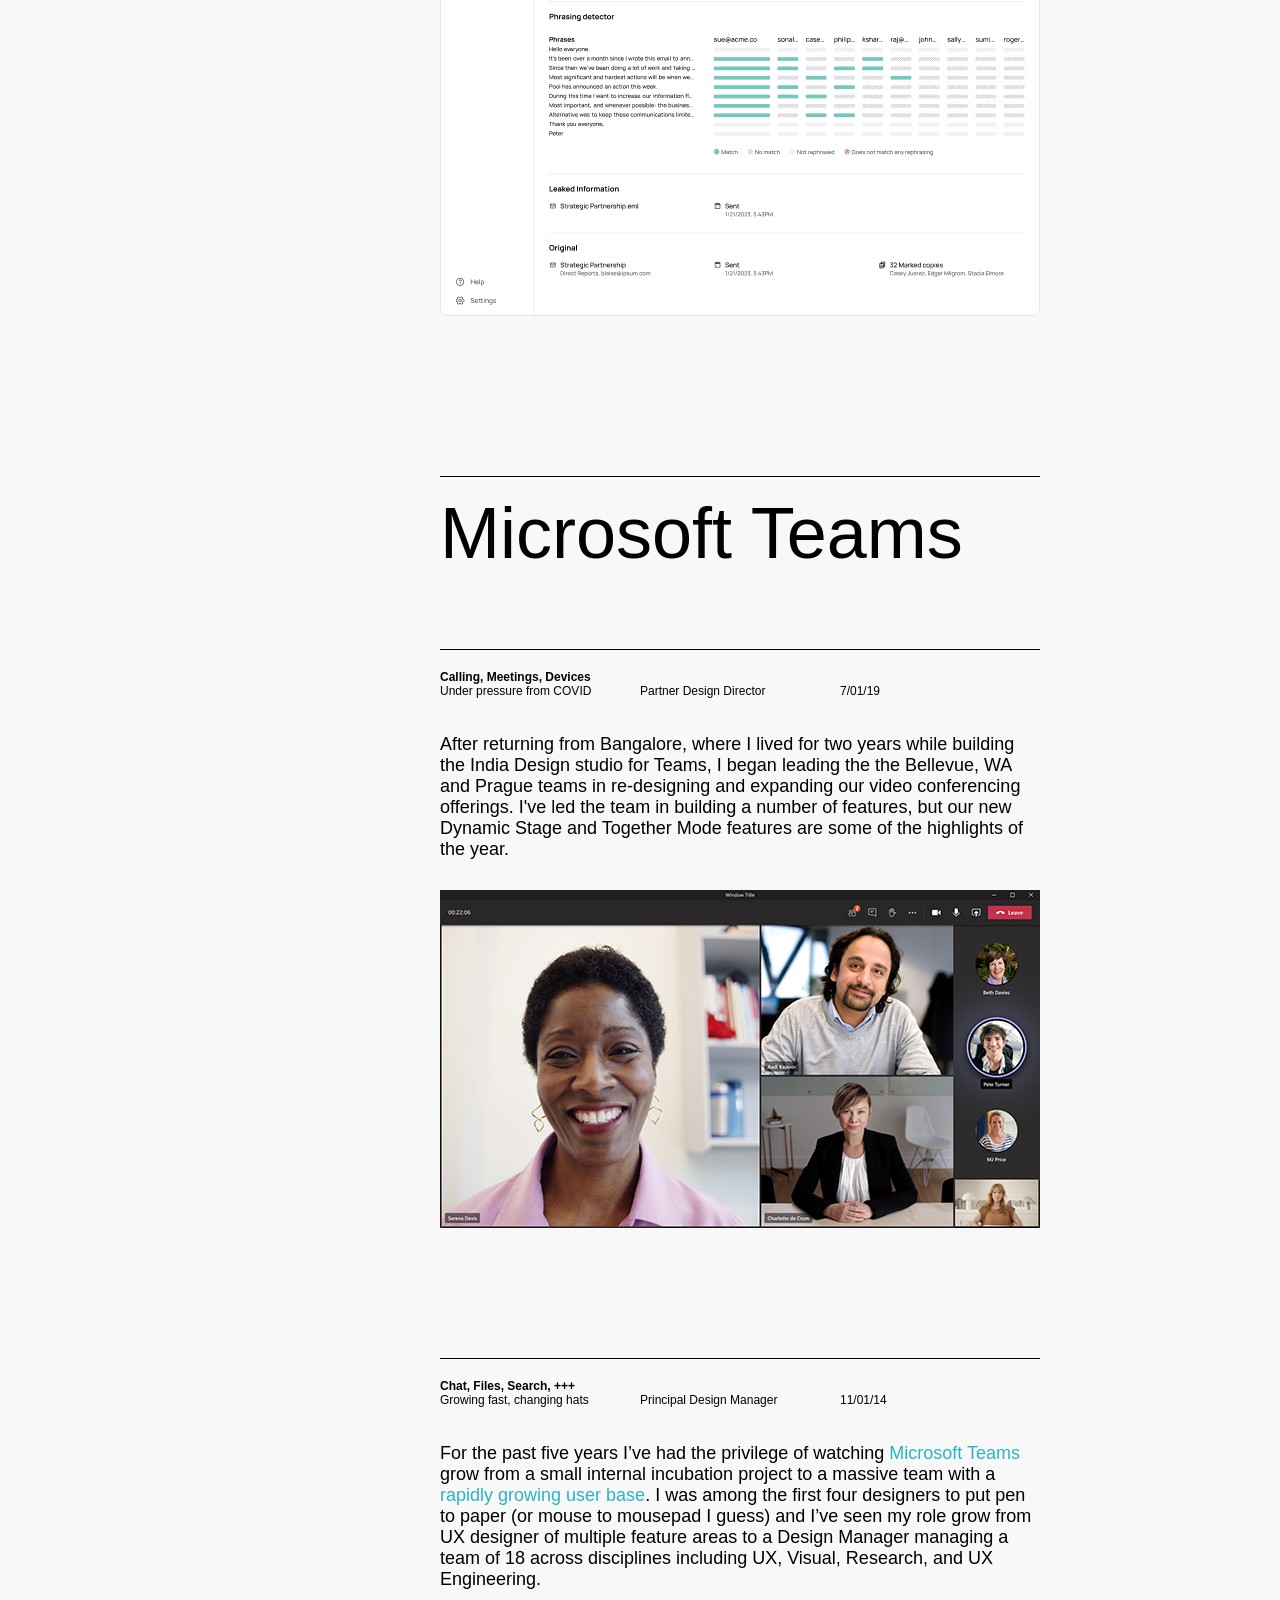
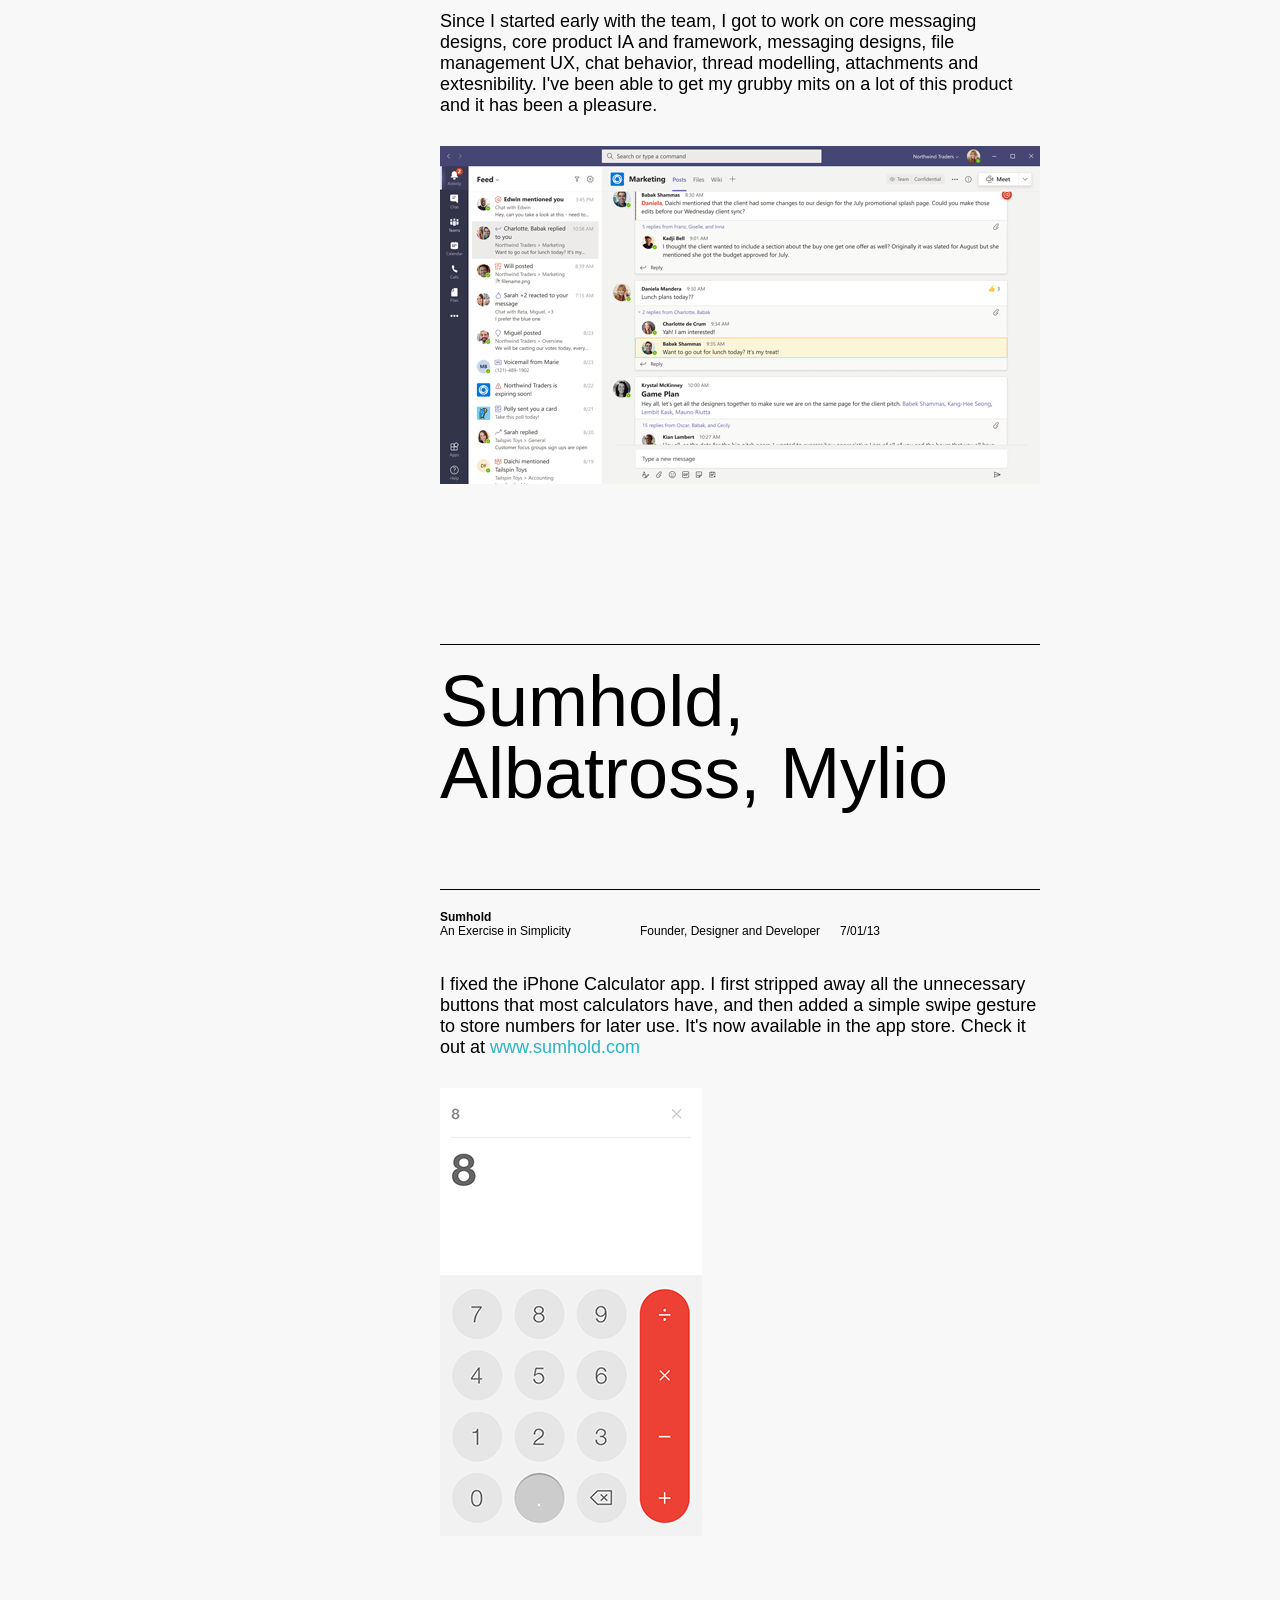
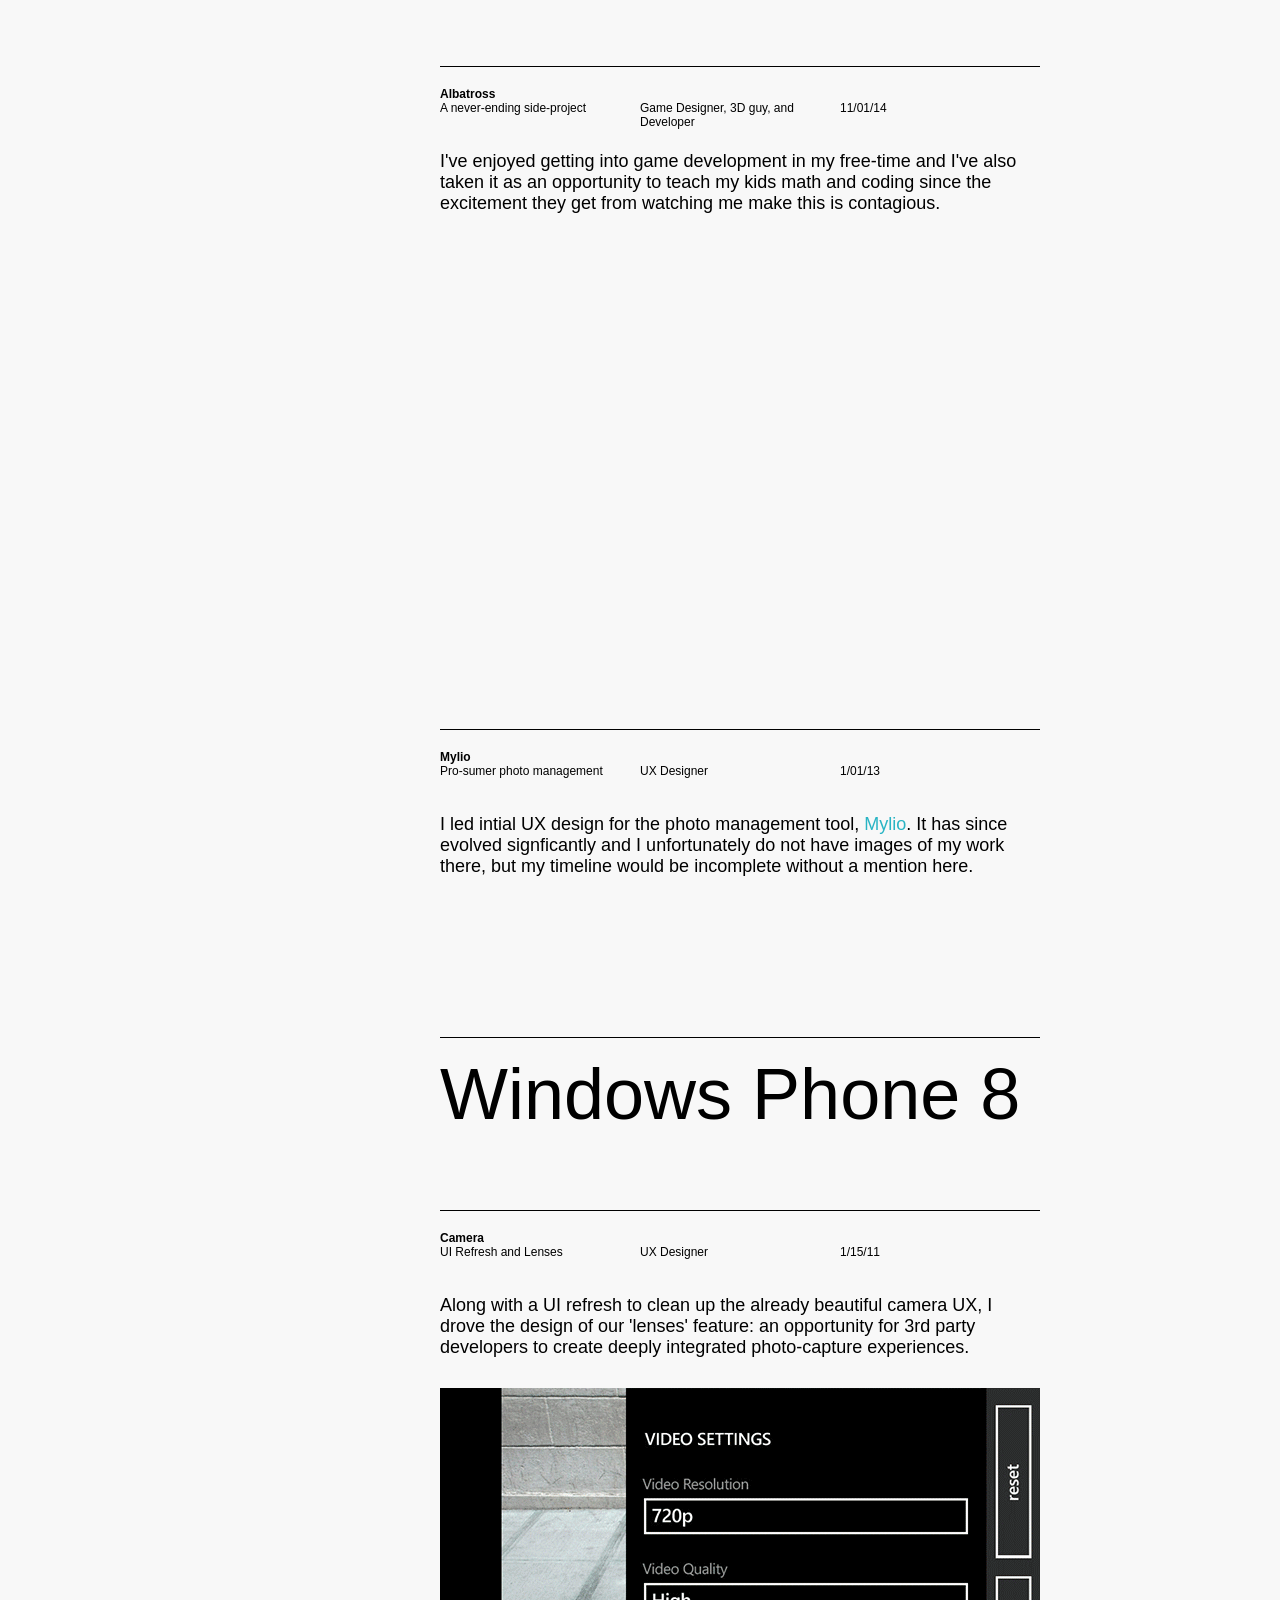
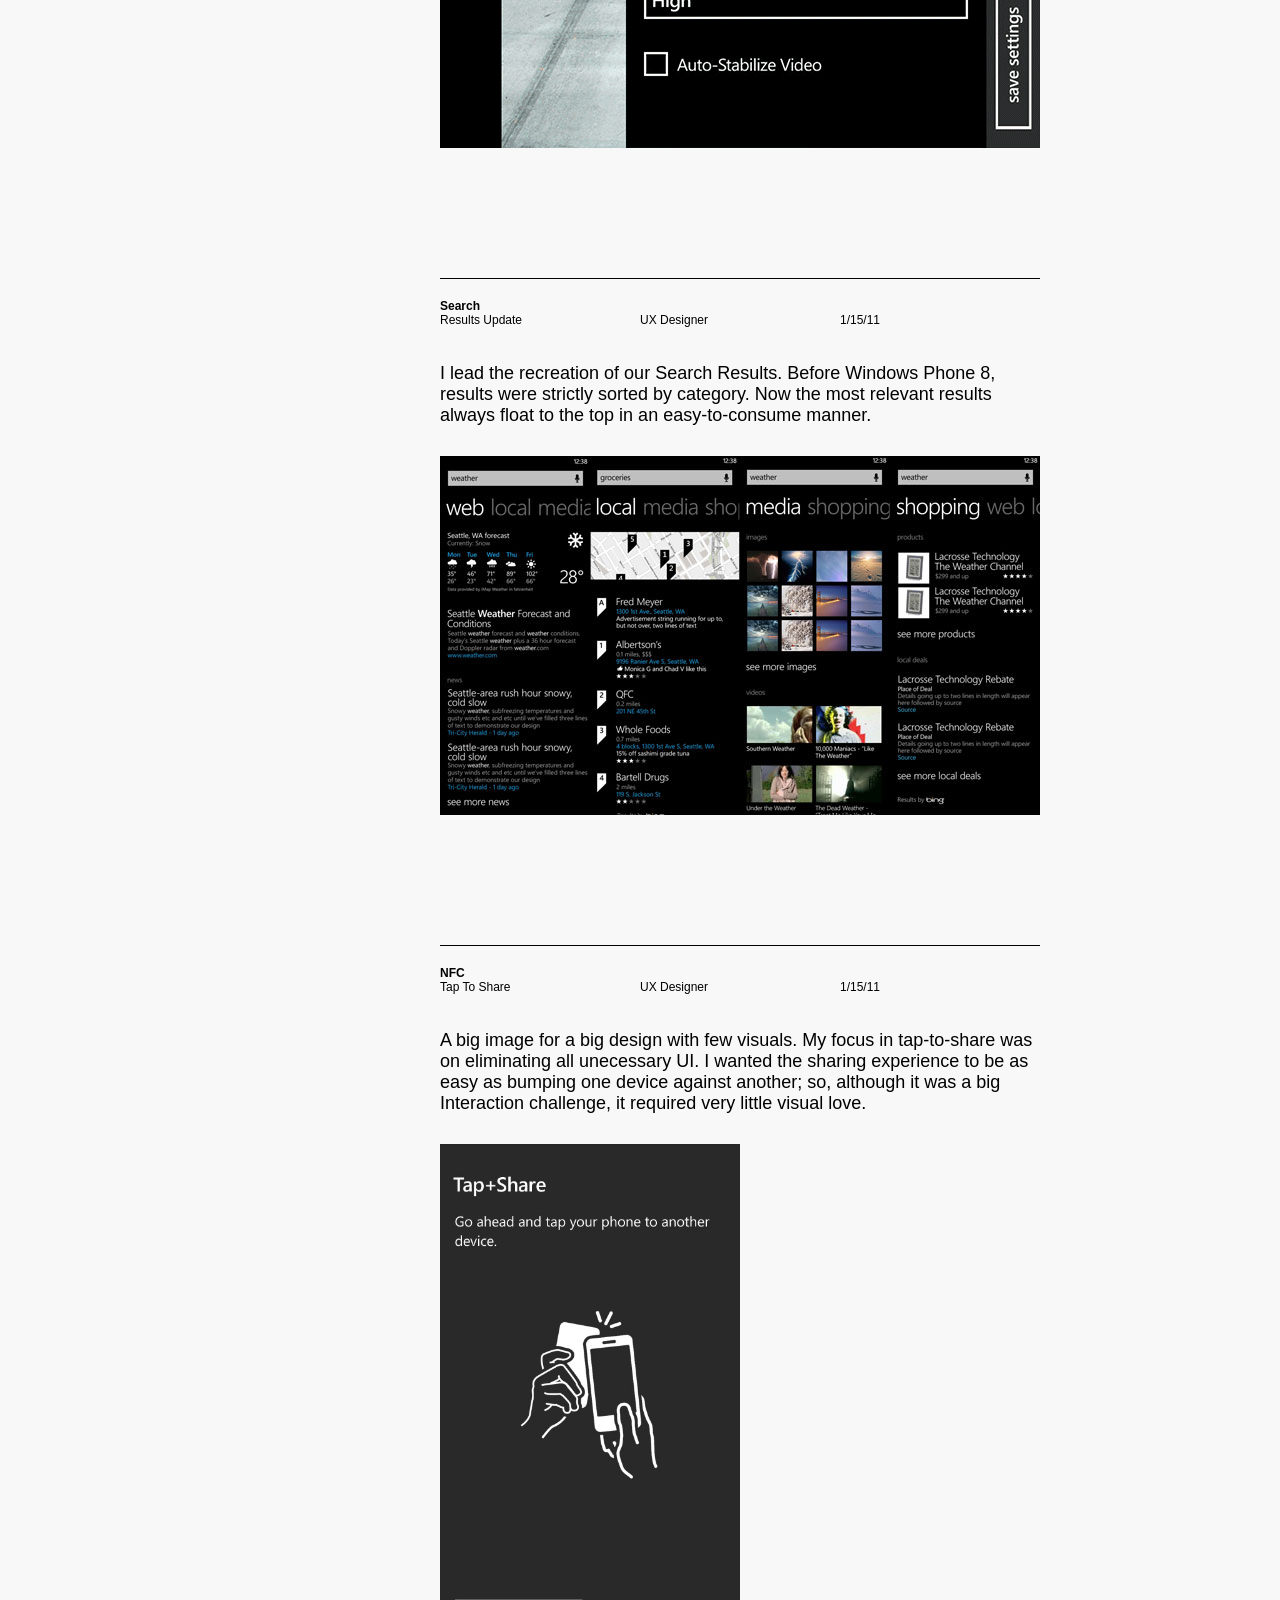
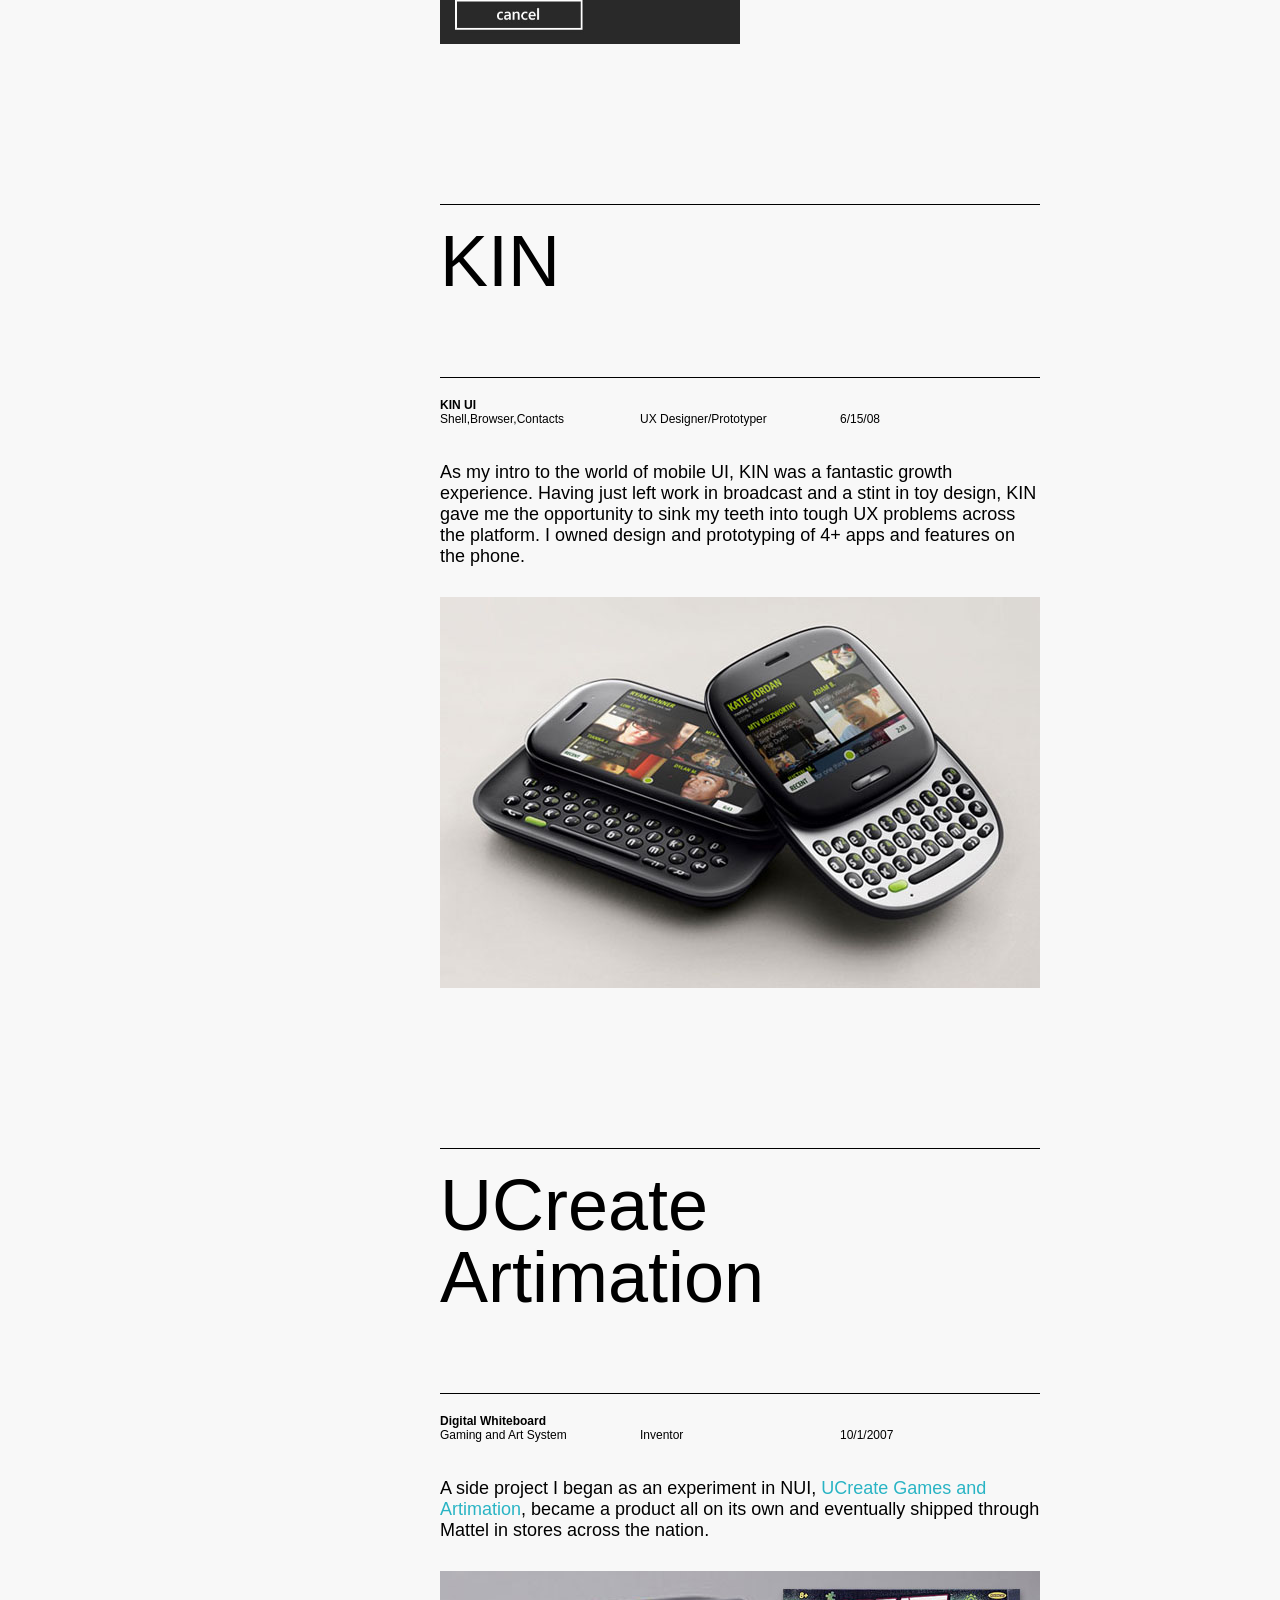
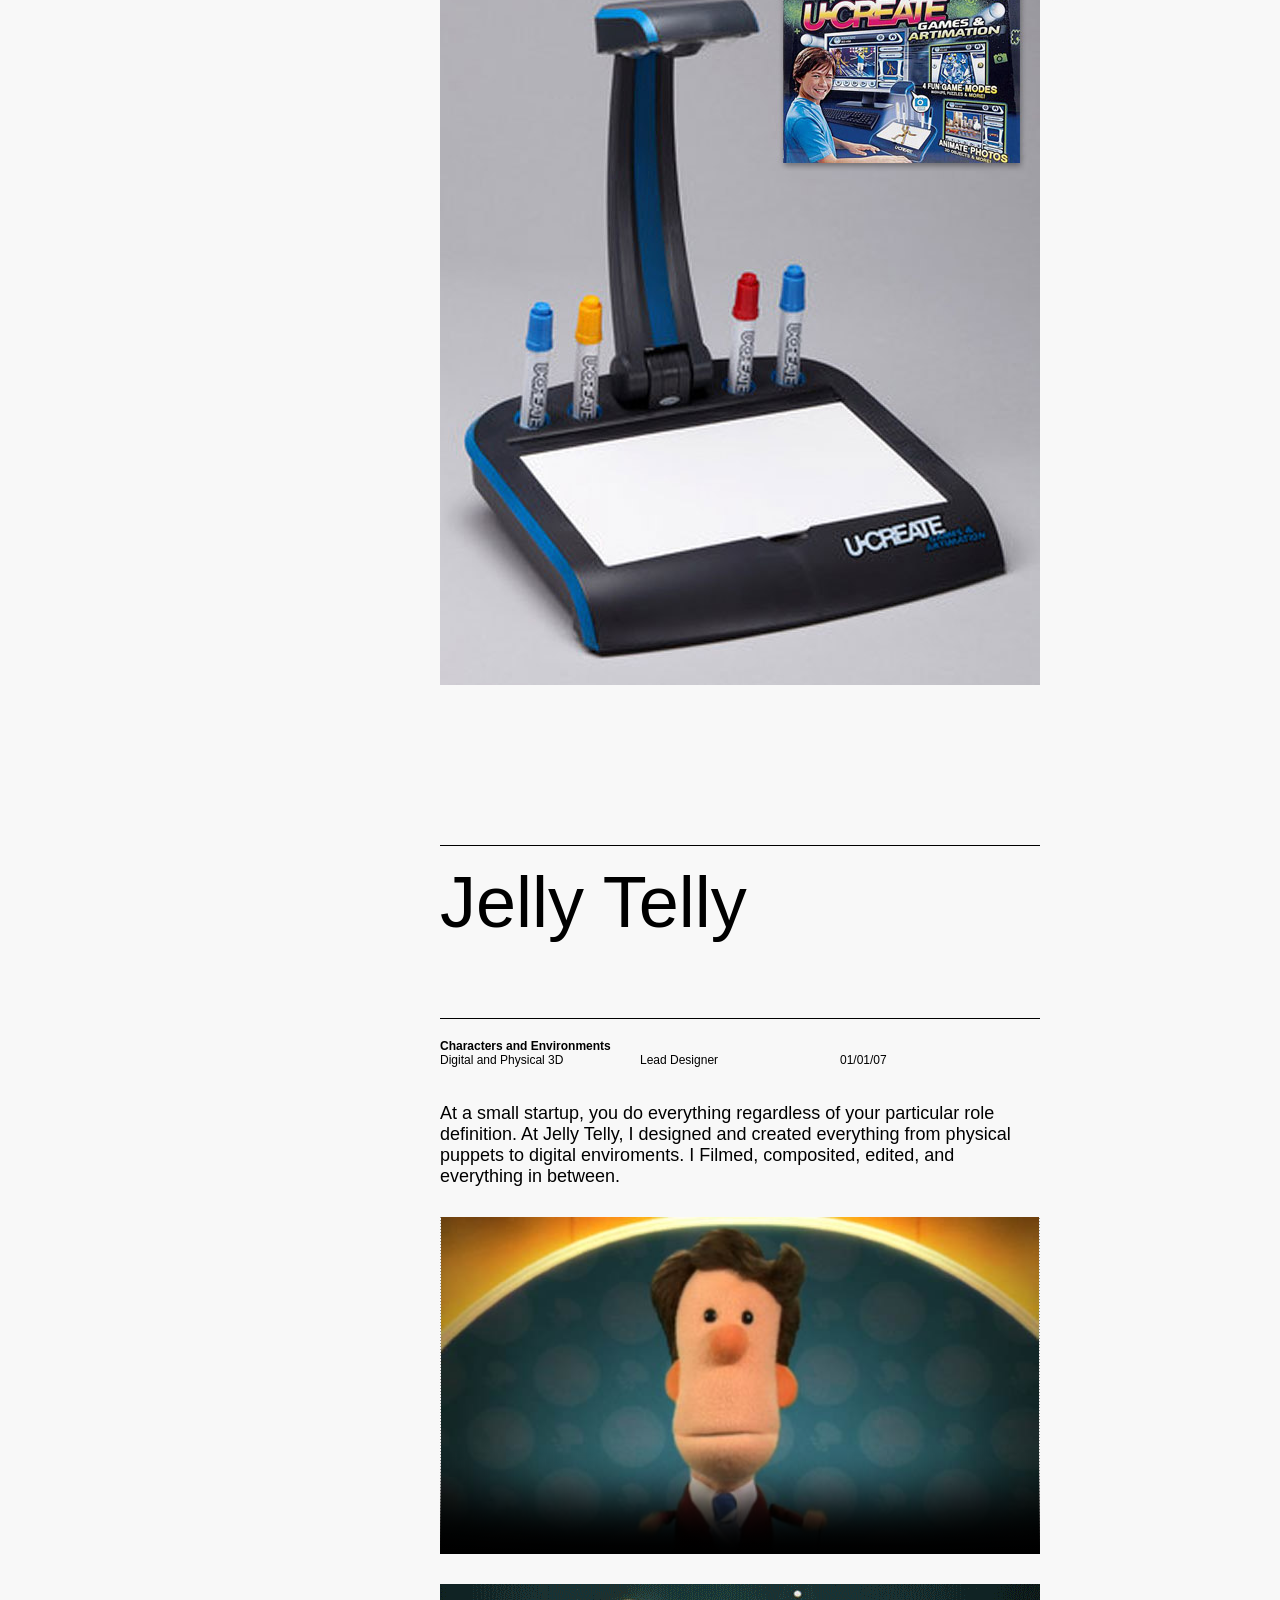
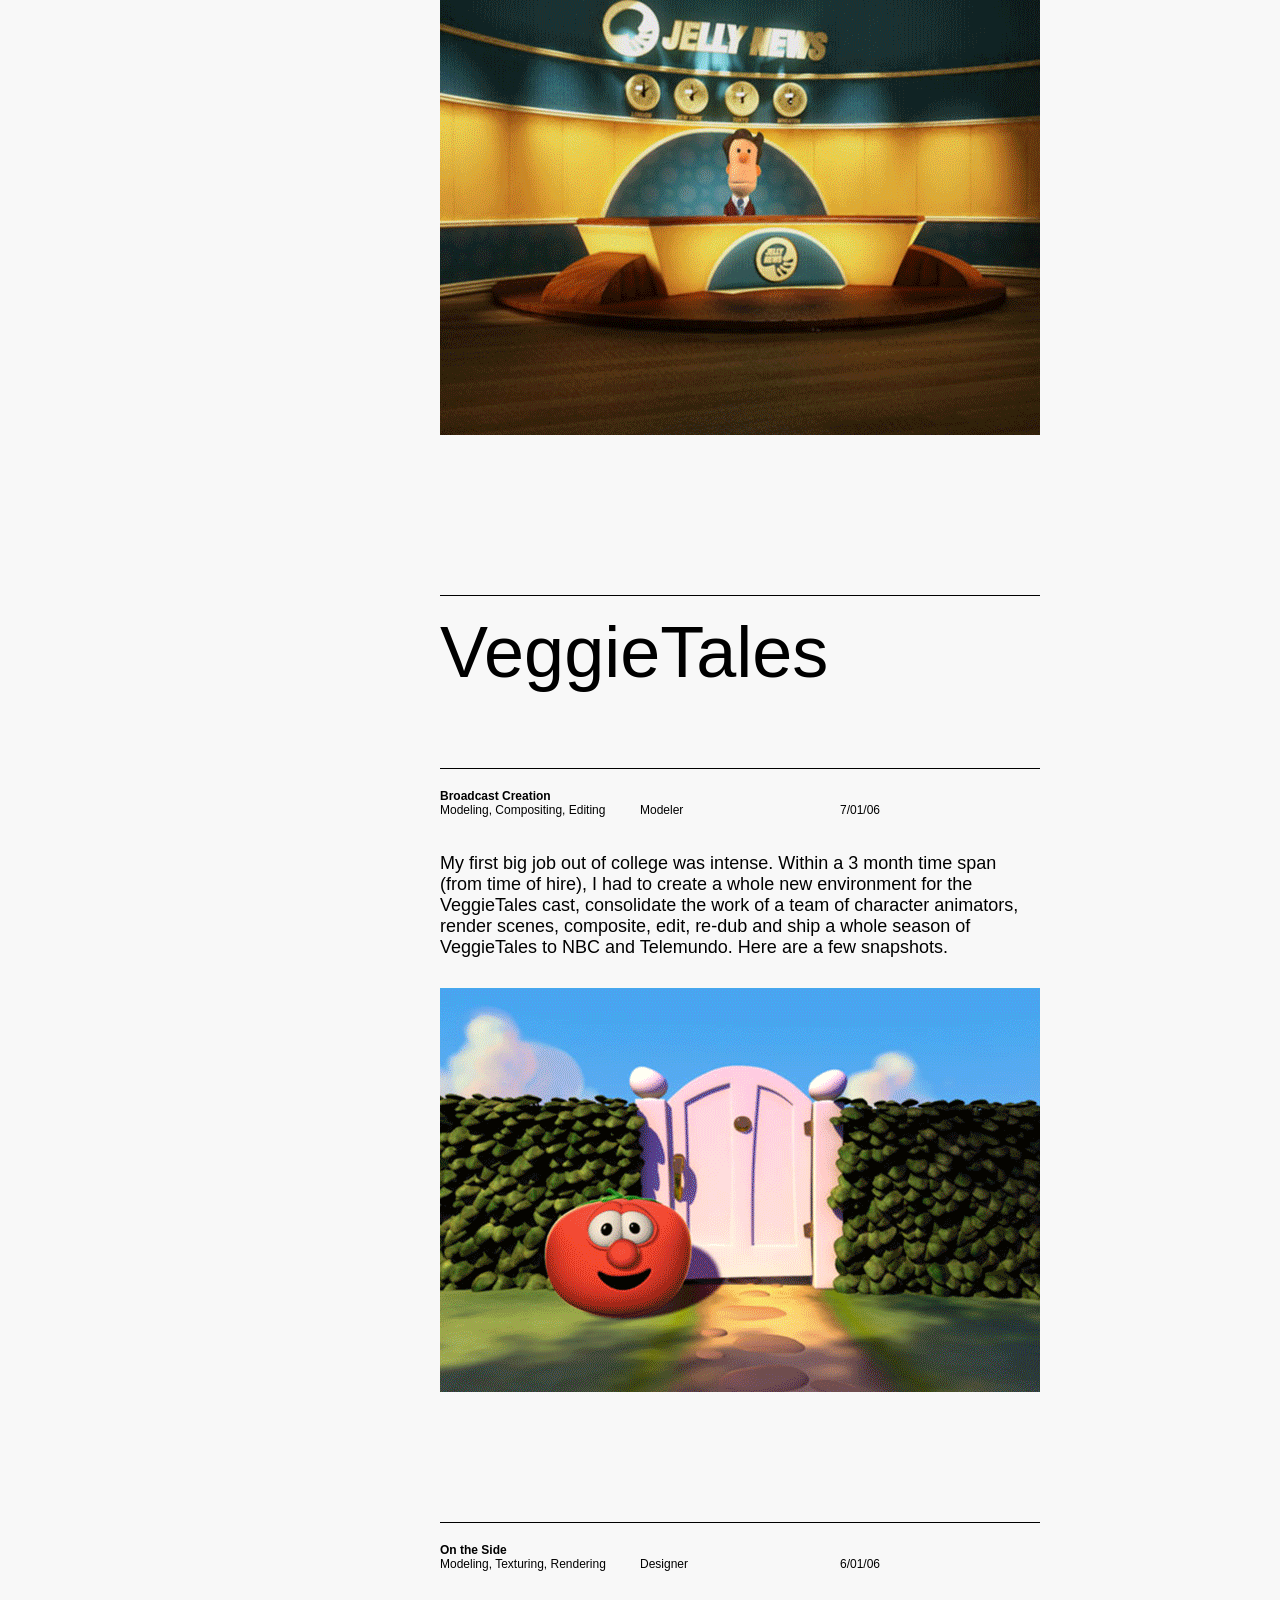
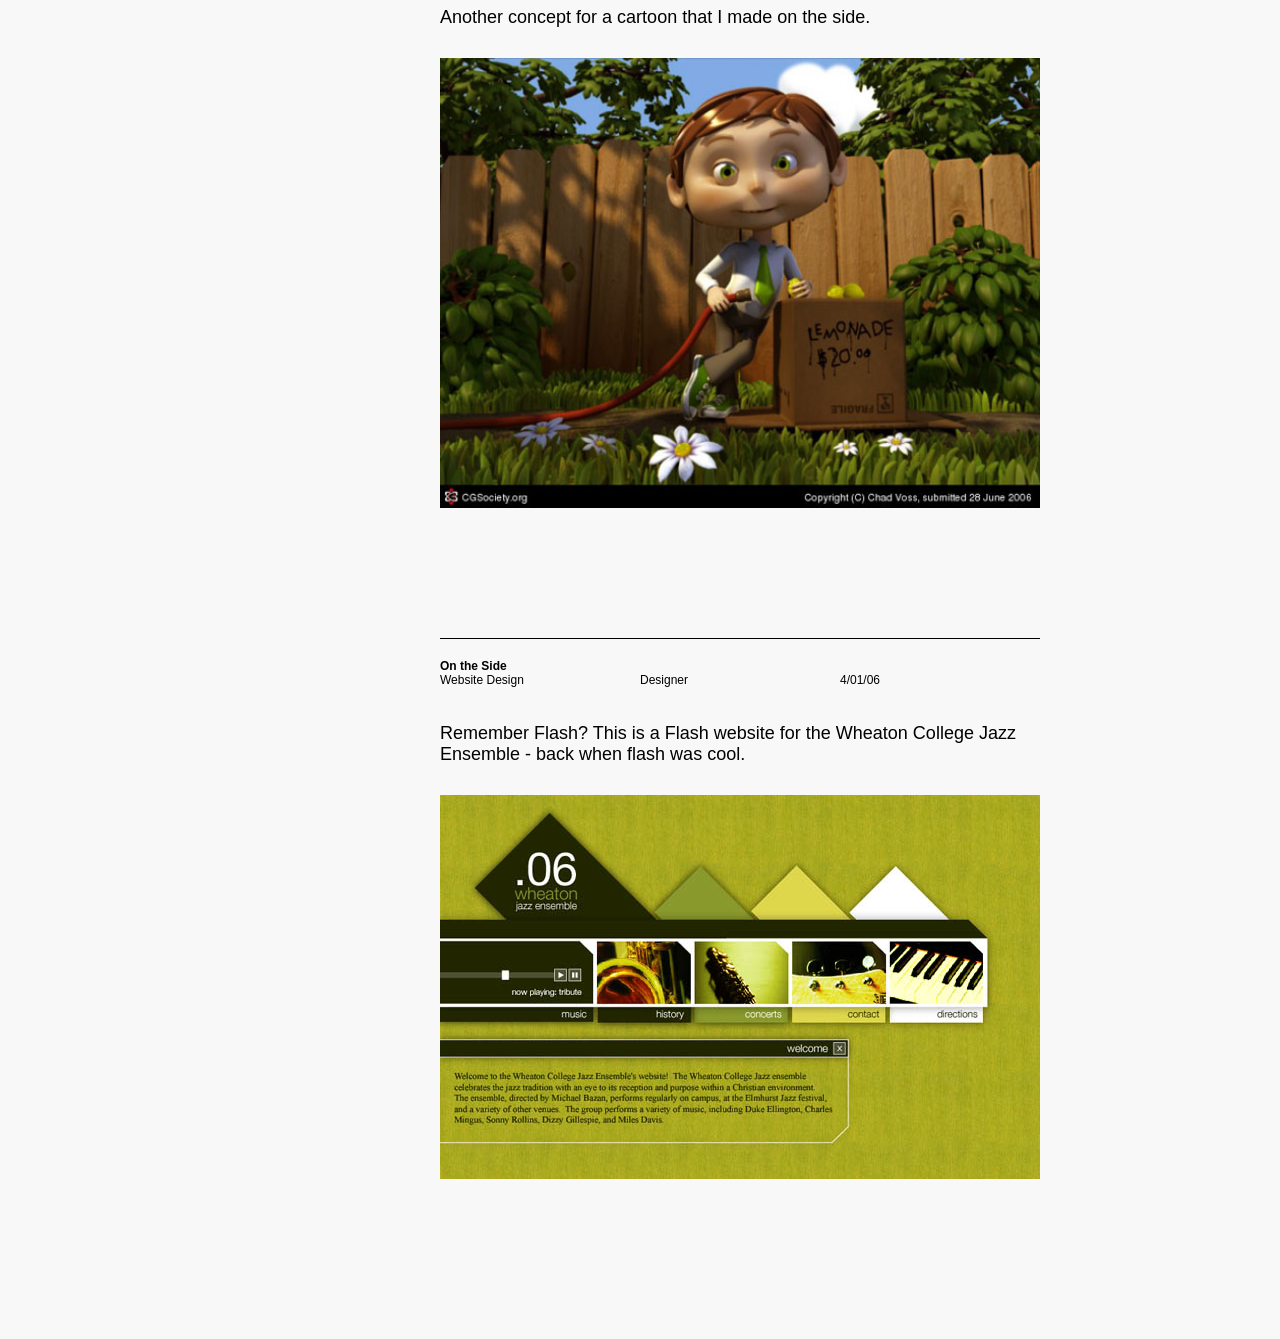
==== commit 14a0b69c: "Update project names in timeline Co-Authored-By: Claude Opus 4.5 <noreply@anthropic.com>" ====
--- a/index.html
+++ b/index.html
@@ -377,17 +377,17 @@
             <div id="timeline-projects">
 
             	                <div class="timeline-project" onClick="void(0);">
-                    <p class="font-ab">Microsoft Teams</p>
+                    <p class="font-ab">MS Teams</p>
                     <p class="font-a">Microsoft</p>
                 </div>
 
                                 <div class="timeline-project" onClick="void(0);">
-                    <p class="font-ab">EchoMark</p>
+                    <p class="font-ab">Leak Detection</p>
                     <p class="font-a">EchoMark</p>
                 </div>
                 
                                 <div class="timeline-project" onClick="void(0);" style="height: 749px; border-right-color: #a5cb14">
-                    <p class="font-ab">Microsoft Teams</p>
+                    <p class="font-ab">MS Teams</p>
                     <p class="font-a">Microsoft</p>
                 </div>
                 
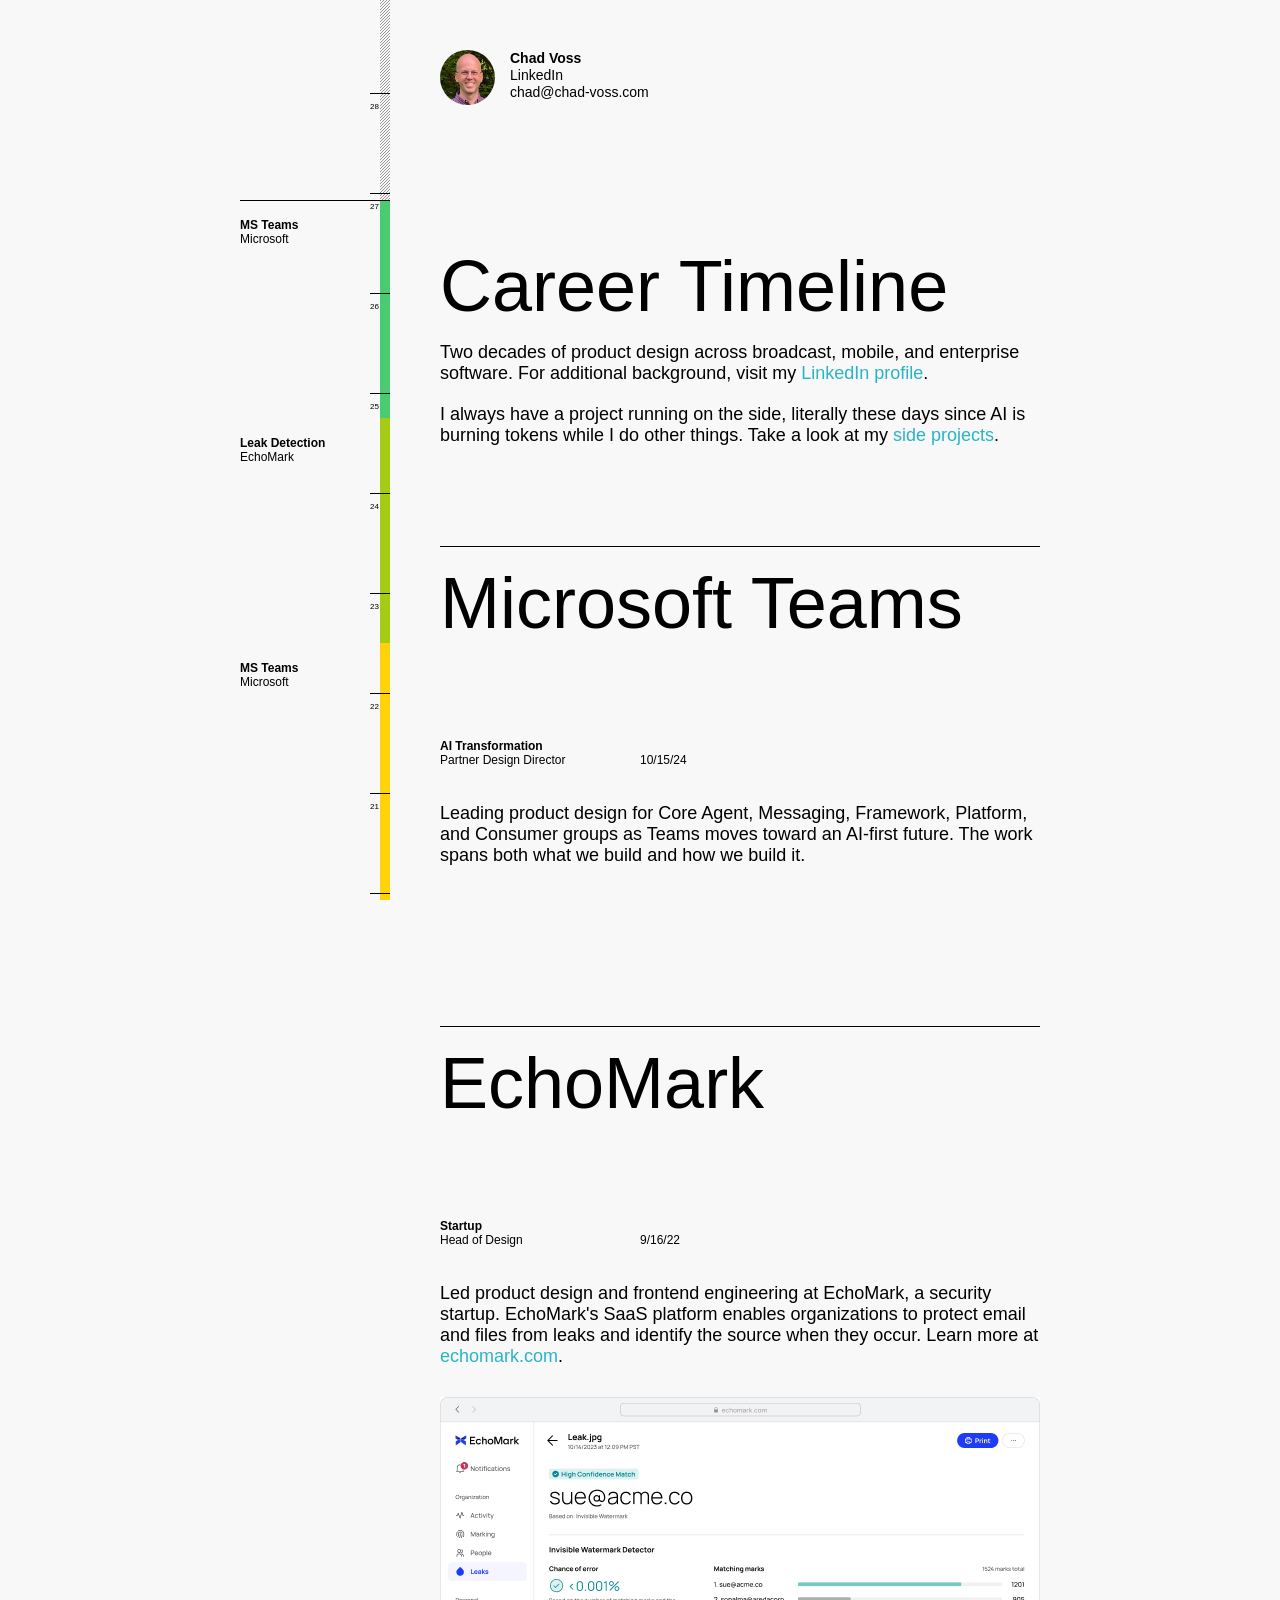
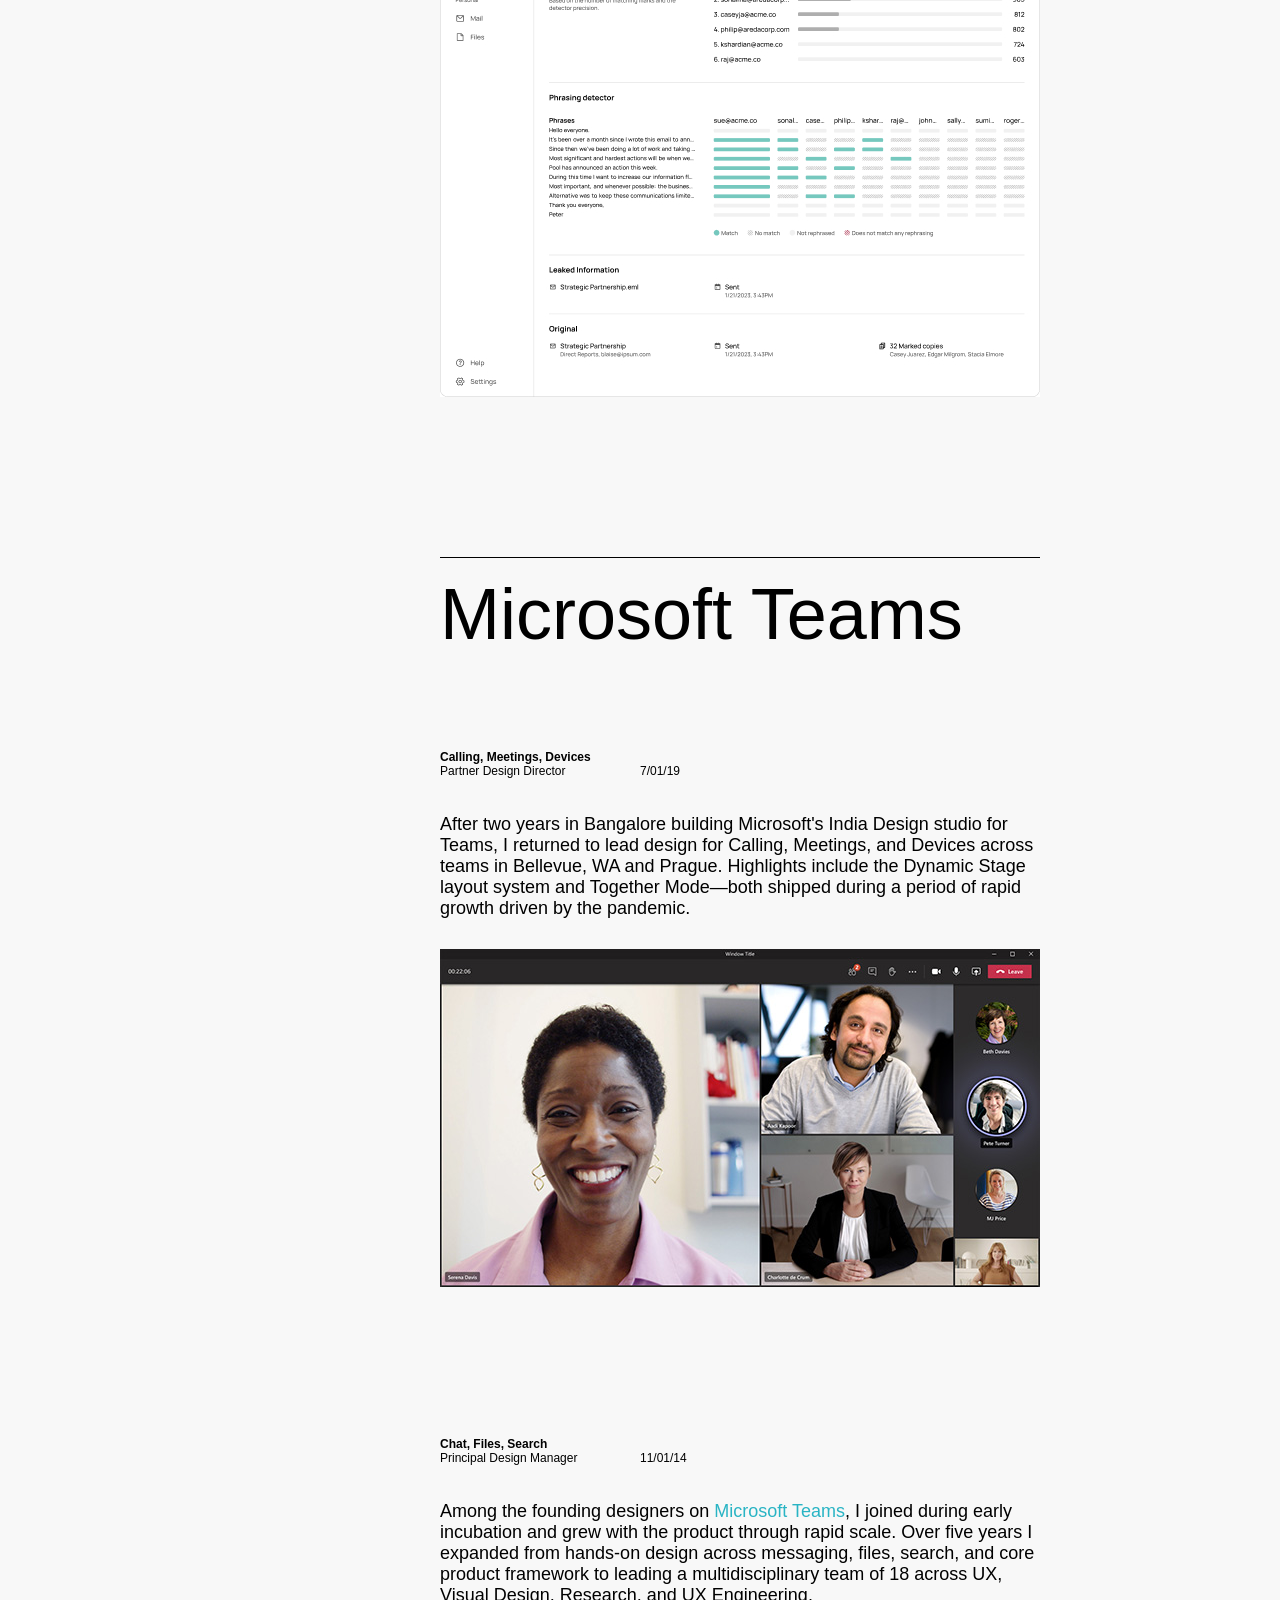
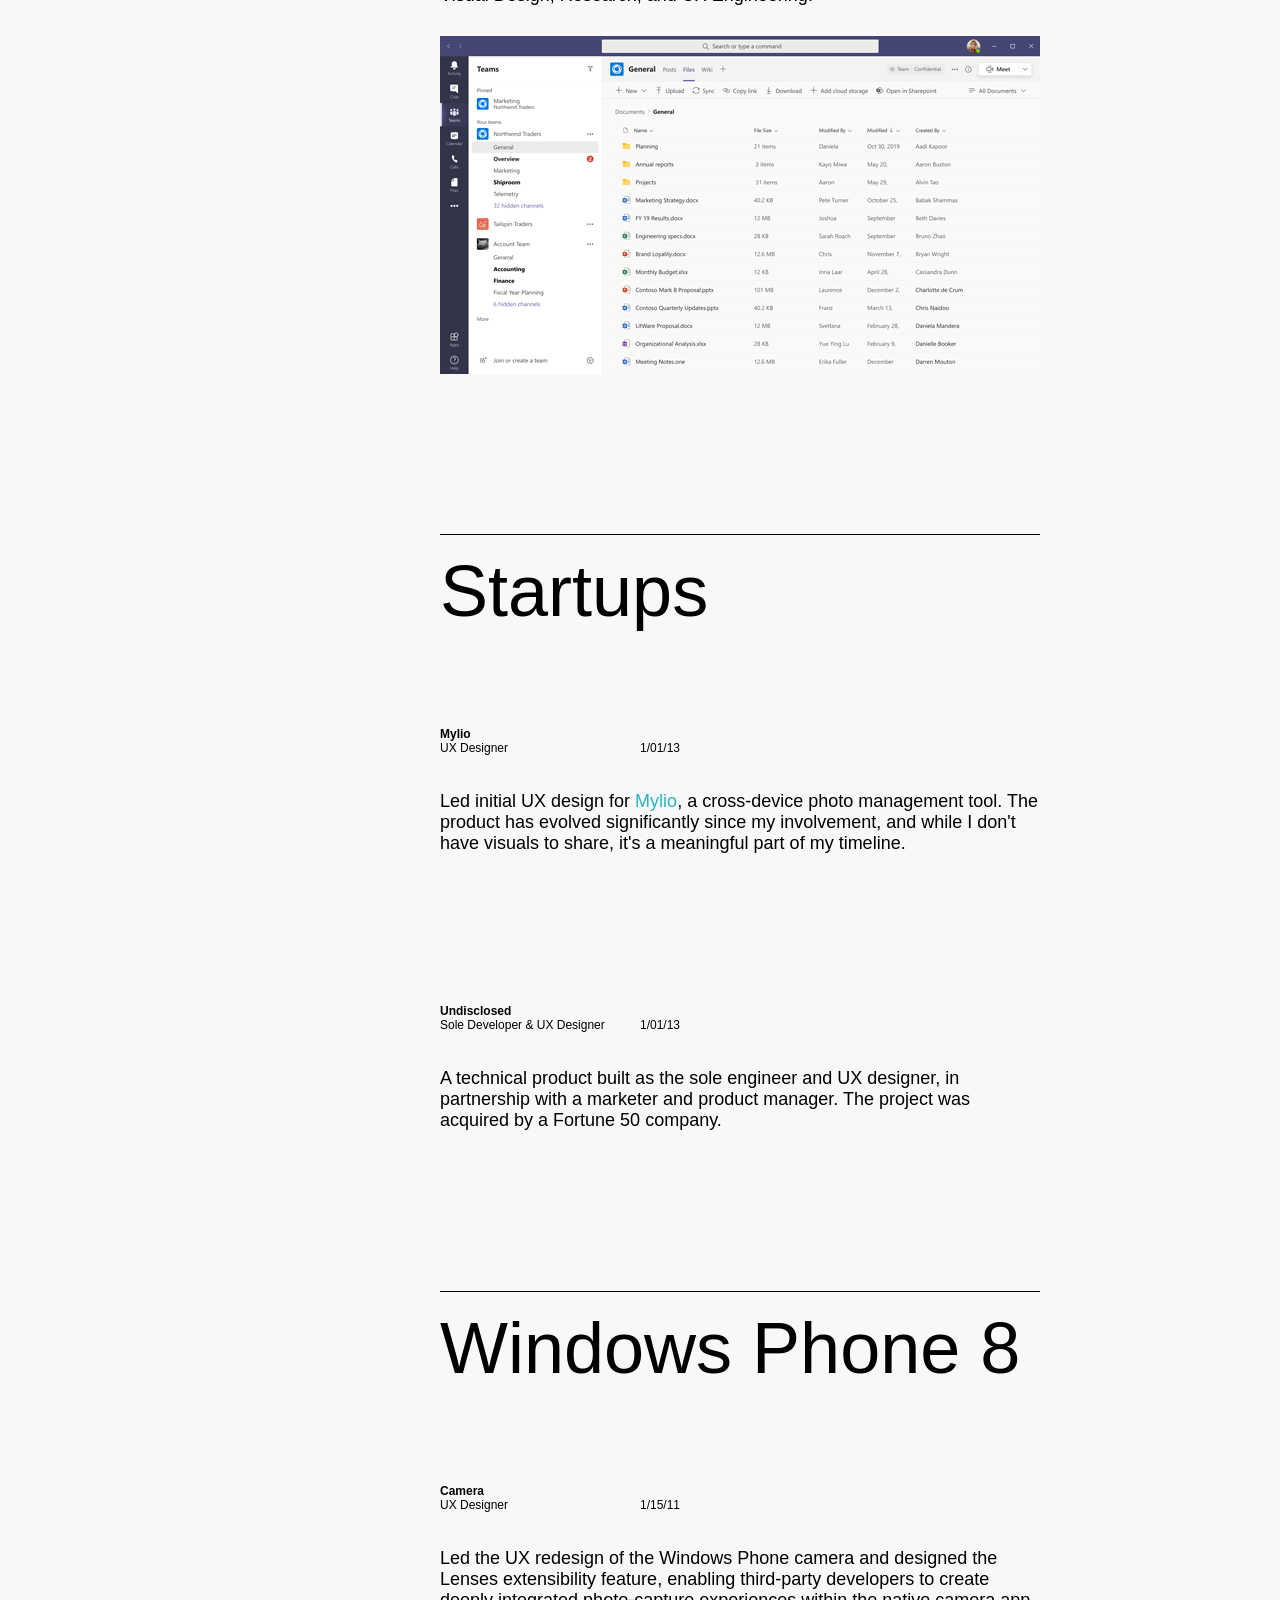
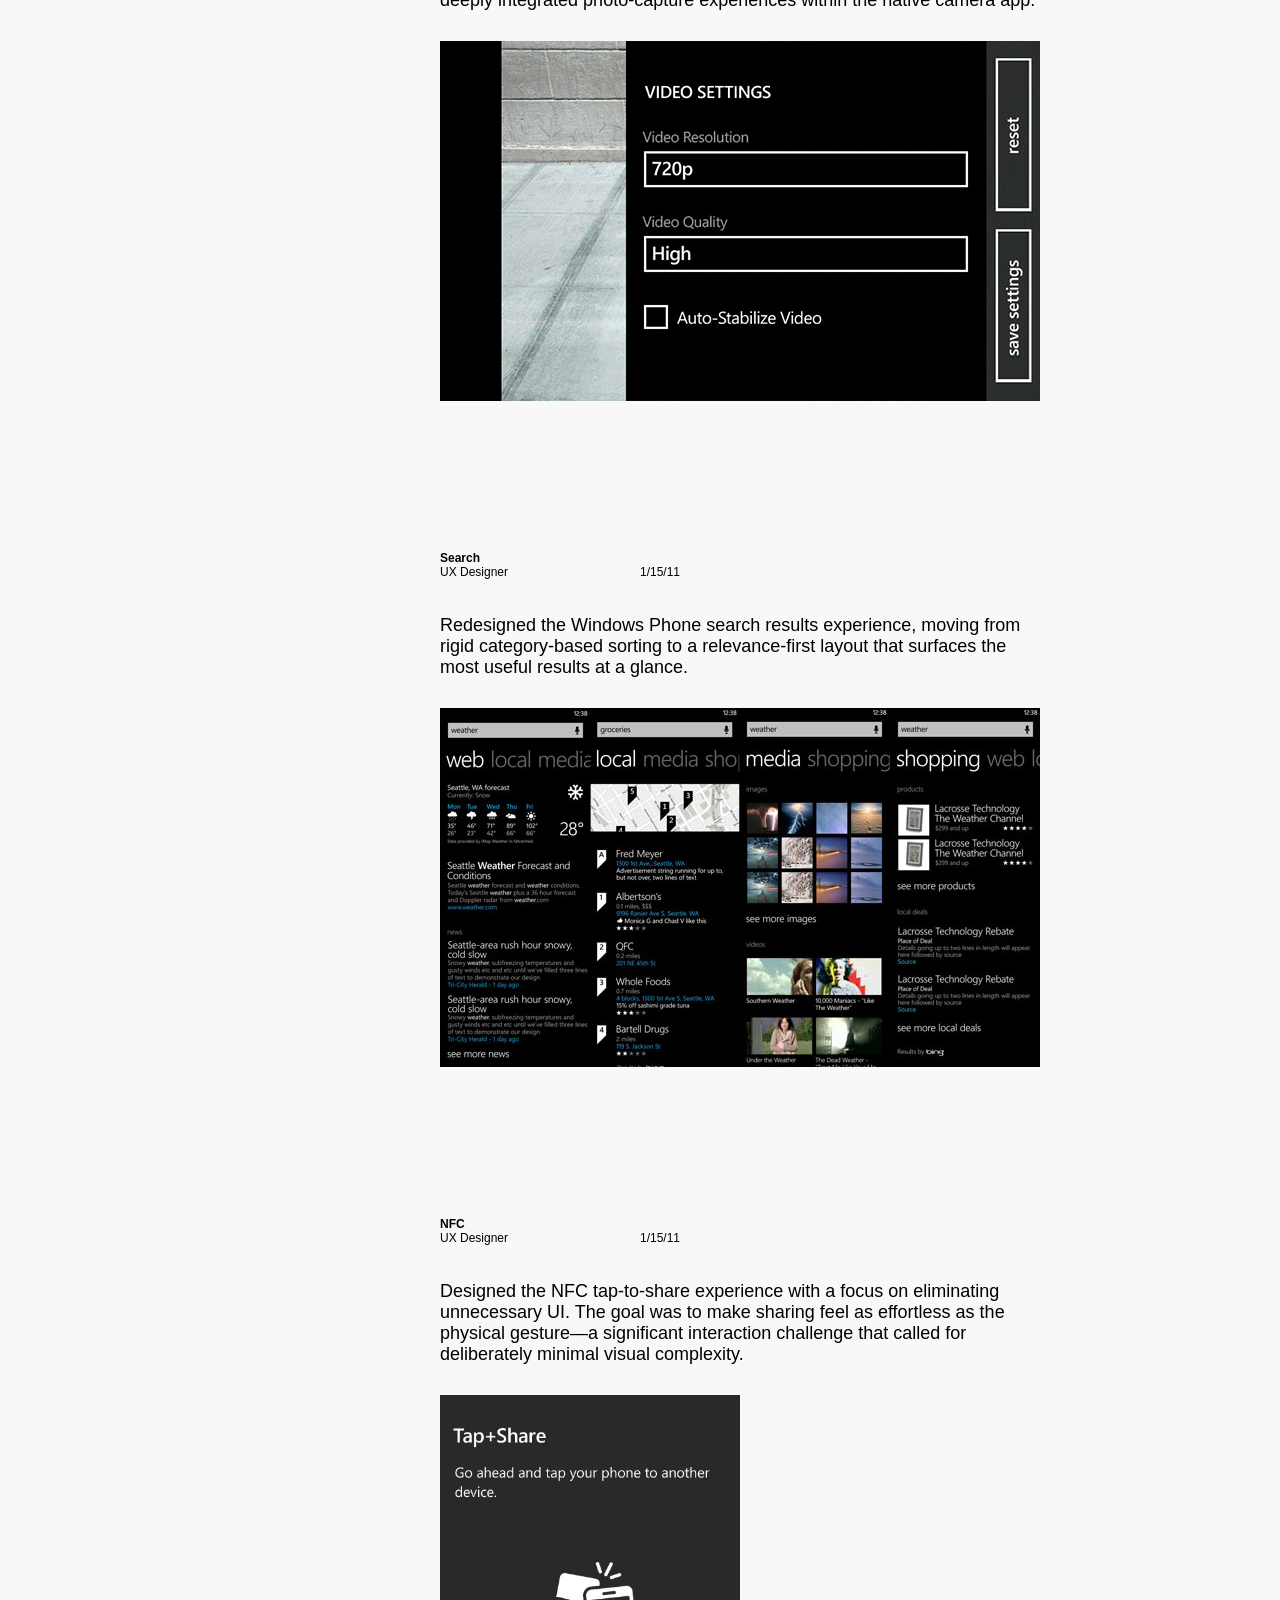
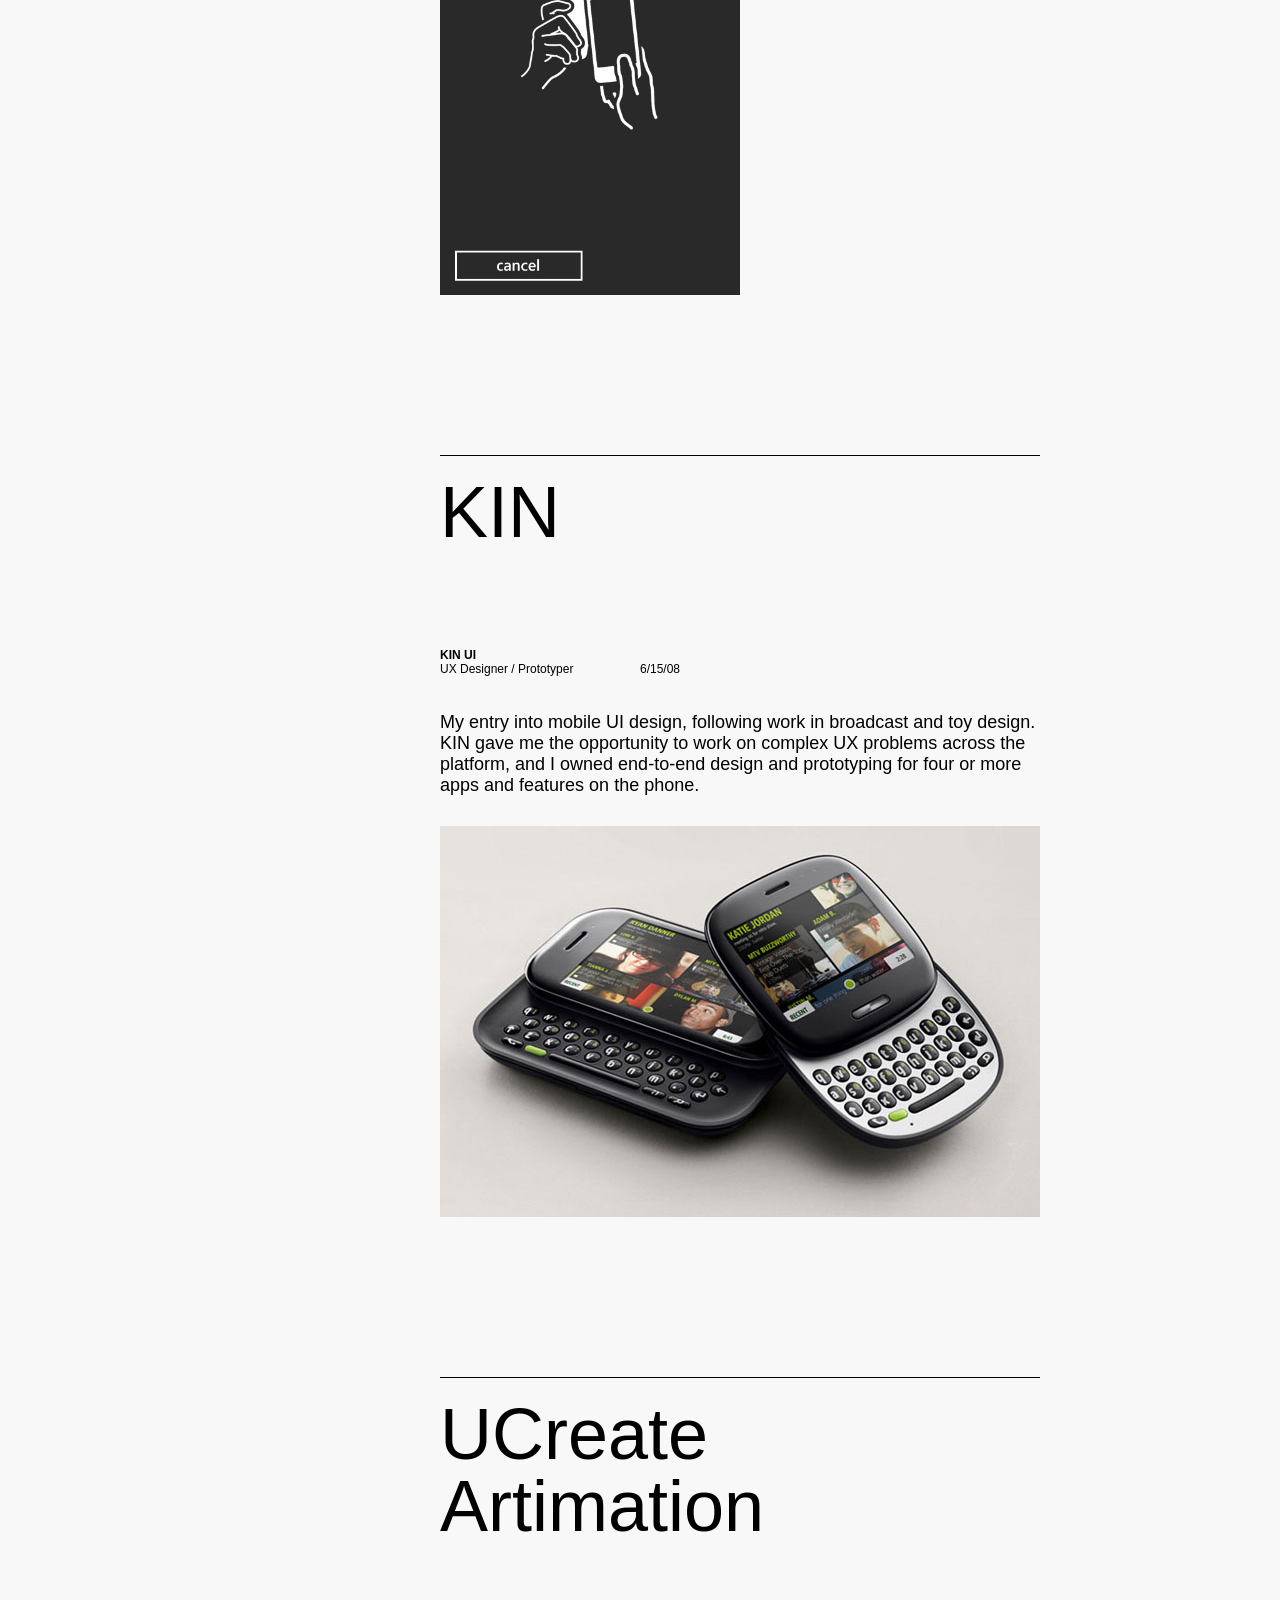
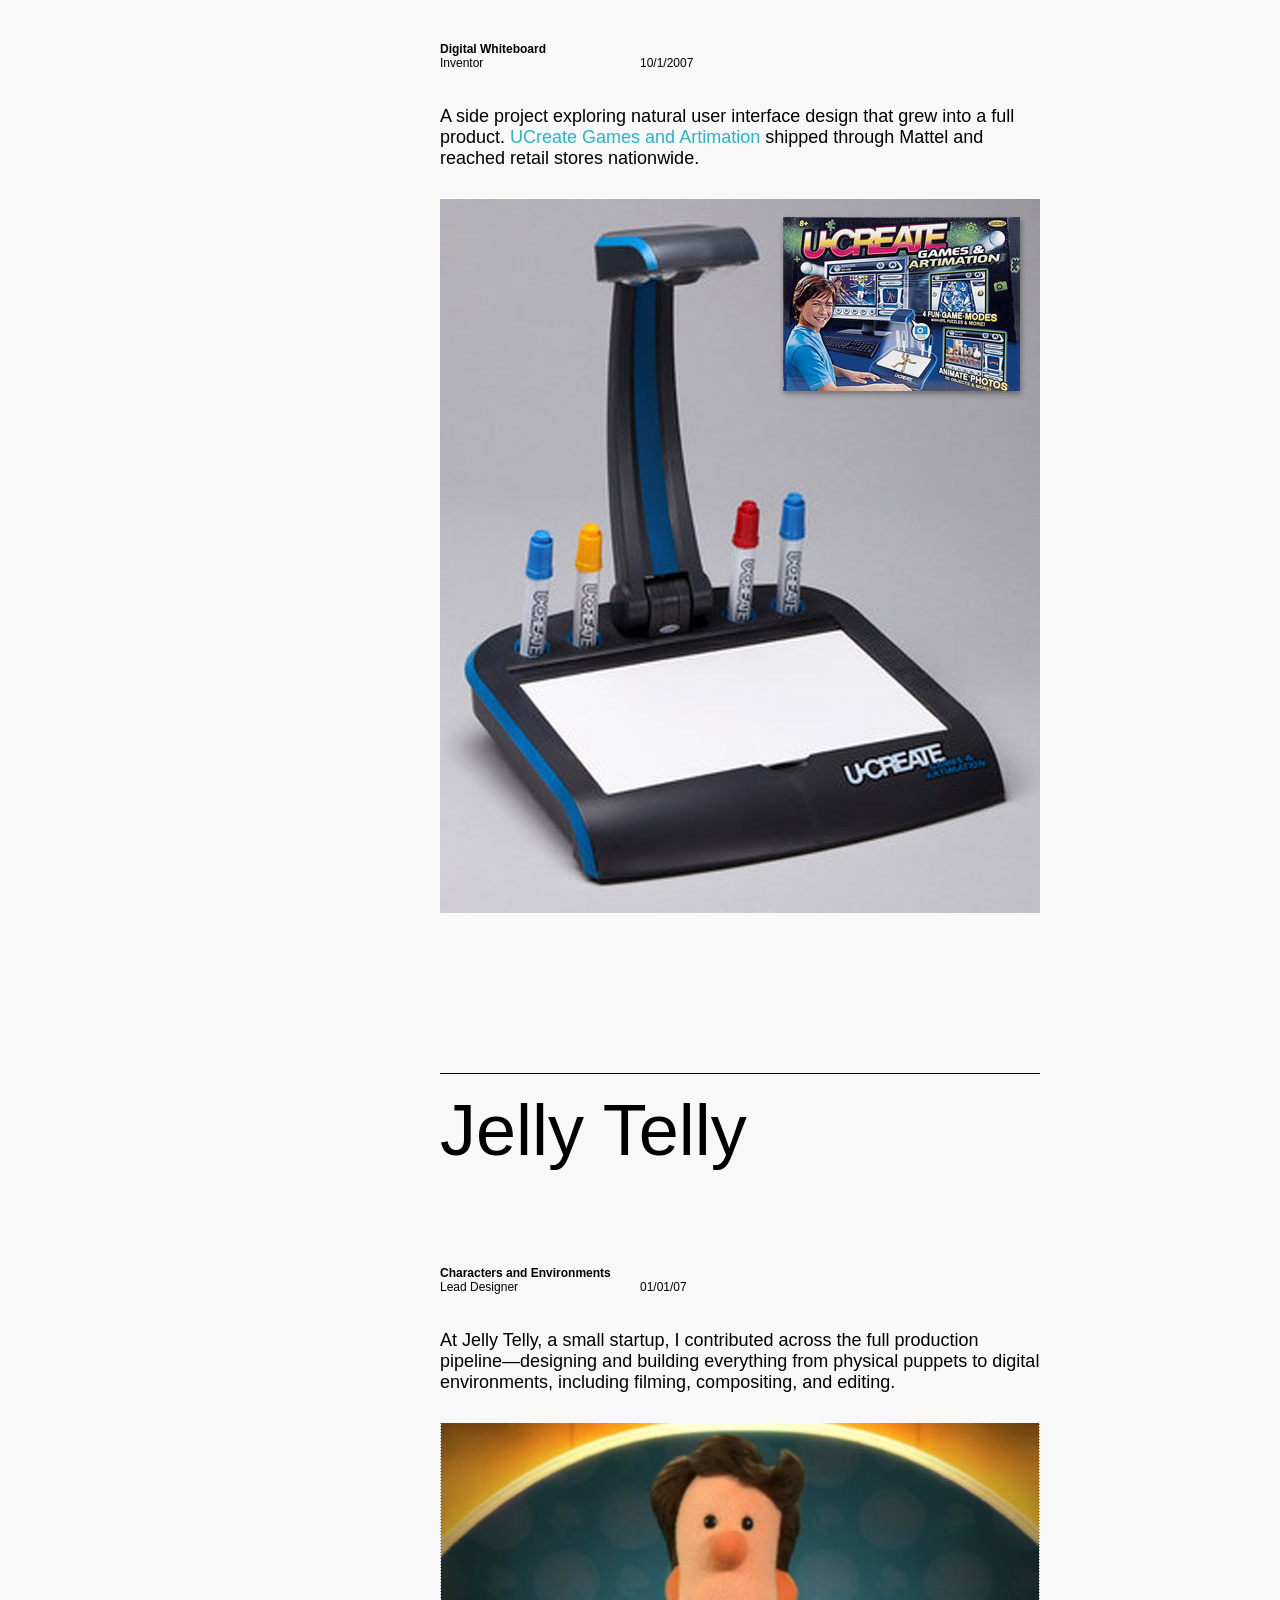
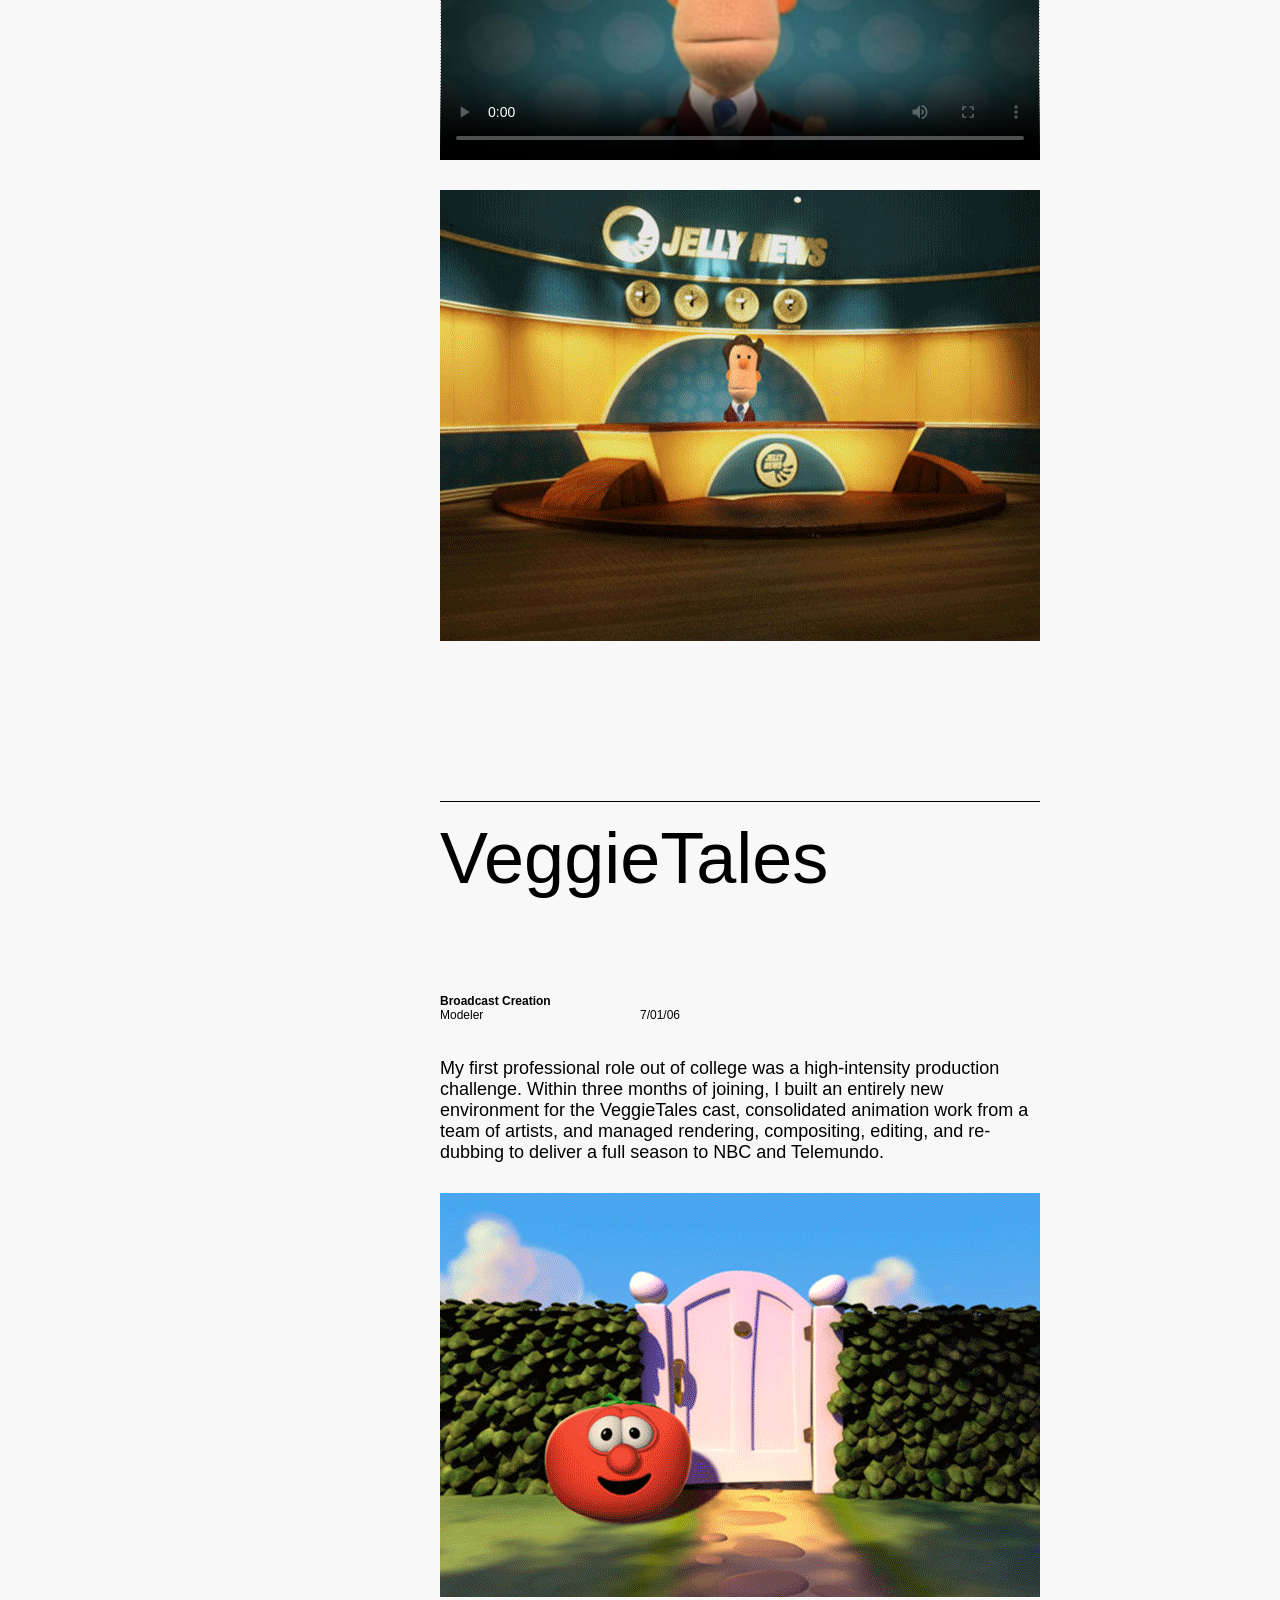
==== commit 17f9deda: "Redesign site with career timeline, side projects page, and profile photo - Add side-projects.html w" ====
--- a/index.html
+++ b/index.html
@@ -35,16 +35,19 @@
 		
    		<!-- Header -->
     	<div id="header">
-            <p class="font-bb">Chad Voss</p>
-            <p class="font-b indent-0"><a href="data/other/voss.pdf">Resume</a></p>
-            <p class="font-b indent-1"><a href="http://www.linkedin.com/in/chadvoss">Linked In</a></p>
-            <p class="font-b indent-2"><a href="mailto:chad@chad-voss.com">chad@chad-voss.com</a></p>
+            <img id="profile-photo" src="data/images/profile.jpg" alt="Chad Voss">
+            <div>
+                <p class="font-bb">Chad Voss</p>
+                <p class="font-b"><a href="http://www.linkedin.com/in/chadvoss">LinkedIn</a></p>
+                <p class="font-b"><a href="mailto:chad@chad-voss.com">chad@chad-voss.com</a></p>
+            </div>
     	</div>
 
     	<!-- Intro -->
     	<div id="intro">
-            <p class="font-c">A Brief History</p>
-            <p class="font-d">Scroll away for a sample of my work and side-projects over the decades.</p>
+            <p class="font-c">Career Timeline</p>
+            <p class="font-d">Two decades of product design across broadcast, mobile, and enterprise software. For additional background, visit my <a href="http://www.linkedin.com/in/chadvoss" style="color:#29b4c4">LinkedIn profile</a>.</p>
+            <p class="font-d" style="padding-top:20px;">I always have a project running on the side, literally these days since AI is burning tokens while I do other things. Take a look at my <a href="side-projects.html" style="color:#29b4c4">side projects</a>.</p>
     	</div>
 
     	<!-- Jobs -->
@@ -55,11 +58,10 @@
 
 				                <div class="project">
                     <div class="project-header">
-                        <p class="font-ab">AI transformation</p>
-                        <p class="font-a indent-0">Process and product</p>
+                        <p class="font-ab">AI Transformation</p>
                         <p class="font-a indent-1">Partner Design Director</p>
                         <p class="font-a indent-2">10/15/24</p>
-                        <p class="project-description font-d">I'm back at Teams leading the Core Agent, Messaging, Framework, Platform, and Consumer groups into an AI-first future. We're changing the way we work and what we work on all at once.</p>
+                        <p class="project-description font-d">Leading product design for Core Agent, Messaging, Framework, Platform, and Consumer groups as Teams moves toward an AI-first future. The work spans both what we build and how we build it.</p>
                     </div>
 
                     <div class="project-body">
@@ -74,10 +76,9 @@
 				                <div class="project">
                     <div class="project-header">
                         <p class="font-ab">Startup</p>
-                        <p class="font-a indent-0">Invisible watermark</p>
                         <p class="font-a indent-1">Head of Design</p>
                         <p class="font-a indent-2">9/16/22</p>
-                        <p class="project-description font-d">Led product design and frontend engineering at EchoMark. Our SAAS security tool lets you protect email messages and files from security leaks, and allows you to trace leaks when they happen. Learn more at our website, <a href='https://echomark.com/' style='color:#29b4c4'>echomark.com</a>.</p>
+                        <p class="project-description font-d">Led product design and frontend engineering at EchoMark, a security startup. EchoMark's SaaS platform enables organizations to protect email and files from leaks and identify the source when they occur. Learn more at <a href='https://echomark.com/' style='color:#29b4c4'>echomark.com</a>.</p>
                     </div>
                         
                     <div class="project-body">
@@ -95,10 +96,9 @@
 				                <div class="project">
                     <div class="project-header">
                         <p class="font-ab">Calling, Meetings, Devices</p>
-                        <p class="font-a indent-0">Under pressure from COVID</p>
                         <p class="font-a indent-1">Partner Design Director</p>
                         <p class="font-a indent-2">7/01/19</p>
-                        <p class="project-description font-d">After returning from Bangalore, where I lived for two years while building the India Design studio for Teams, I began leading the the Bellevue, WA and Prague teams in re-designing and expanding our video conferencing offerings. I've led the team in building a number of features, but our new Dynamic Stage and Together Mode features are some of the highlights of the year.</p>
+                        <p class="project-description font-d">After two years in Bangalore building Microsoft's India Design studio for Teams, I returned to lead design for Calling, Meetings, and Devices across teams in Bellevue, WA and Prague. Highlights include the Dynamic Stage layout system and Together Mode—both shipped during a period of rapid growth driven by the pandemic.</p>
                     </div>
                         
                     <div class="project-body">
@@ -110,11 +110,10 @@
                 </div>
                                 <div class="project">
                     <div class="project-header">
-                        <p class="font-ab">Chat, Files, Search, +++</p>
-                        <p class="font-a indent-0">Growing fast, changing hats</p>
+                        <p class="font-ab">Chat, Files, Search</p>
                         <p class="font-a indent-1">Principal Design Manager</p>
                         <p class="font-a indent-2">11/01/14</p>
-                        <p class="project-description font-d">For the past five years I’ve had the privilege of watching <a href='https://products.office.com/en-us/microsoft-teams/group-chat-software' style='color:#29b4c4'>Microsoft Teams</a> grow from a small internal incubation project to a massive team with a <a href=‘https://thenextweb.com/apps/2018/12/10/microsoft-teams-is-growing-ridiculously-fast/' style='color:#29b4c4'>rapidly growing user base</a>. I was among the first four designers to put pen to paper (or mouse to mousepad I guess) and I’ve seen my role grow from UX designer of multiple feature areas to a Design Manager managing a team of 18 across disciplines including UX, Visual, Research, and UX Engineering. <br><br>Since I started early with the team, I got to work on core messaging designs, core product IA and framework, messaging designs, file management UX, chat behavior, thread modelling, attachments and extesnibility. I've been able to get my grubby mits on a lot of this product and it has been a pleasure.</p>
+                        <p class="project-description font-d">Among the founding designers on <a href='https://products.office.com/en-us/microsoft-teams/group-chat-software' style='color:#29b4c4'>Microsoft Teams</a>, I joined during early incubation and grew with the product through rapid scale. Over five years I expanded from hands-on design across messaging, files, search, and core product framework to leading a multidisciplinary team of 18 across UX, Visual Design, Research, and UX Engineering.</p>
                     </div>
                         
                     <div class="project-body">
@@ -127,48 +126,30 @@
                             </div>
             
                     	<div class="job" data-start="1/2013">
-            	<div class="job-title font-c">Sumhold, Albatross, Mylio</div>
+            	<div class="job-title font-c">Startups</div>
                 
 				                <div class="project">
                     <div class="project-header">
-                        <p class="font-ab">Sumhold</p>
-                        <p class="font-a indent-0">An Exercise in Simplicity</p>
-                        <p class="font-a indent-1">Founder, Designer and Developer</p>
-                        <p class="font-a indent-2">7/01/13</p>
-                        <p class="project-description font-d">I fixed the iPhone Calculator app. I first stripped away all the unnecessary buttons that most calculators have, and then added a simple swipe gesture to store numbers for later use. It's now available in the app store. Check it out at <a href='http://www.sumhold.com' style='color:#29b4c4'>www.sumhold.com</a></p>
+                        <p class="font-ab">Mylio</p>
+                        <p class="font-a indent-1">UX Designer</p>
+                        <p class="font-a indent-2">1/01/13</p>
+                        <p class="project-description font-d">Led initial UX design for <a href='https://mylio.com/' style='color:#29b4c4'>Mylio</a>, a cross-device photo management tool. The product has evolved significantly since my involvement, and while I don't have visuals to share, it's a meaningful part of my timeline.</p>
                     </div>
-                        
+
                     <div class="project-body">
-                    
-                    	                        <div class="image" style="width:262px; height:448px;">
-                        	<img width="262" height="448" src="data/images/step1.gif"/>
-                        </div>
-                                            </div>
-                </div>
-                                <div class="project">
-                    <div class="project-header">
-                        <p class="font-ab">Albatross</p>
-                        <p class="font-a indent-0">A never-ending side-project</p>
-                        <p class="font-a indent-1">Game Designer, 3D guy, and Developer</p>
-                        <p class="font-a indent-2">11/01/14</p>
-                        <p class="project-description font-d">I've enjoyed getting into game development in my free-time and I've also taken it as an opportunity to teach my kids math and coding since the excitement they get from watching me make this is contagious.<br><br><br><iframe width="600" height="338" src="https://www.youtube.com/embed/iEq5M8RAYPA" frameborder="0" allow="accelerometer; autoplay; encrypted-media; gyroscope; picture-in-picture" allowfullscreen></iframe></p>
-                    </div>
-                        
-                    <div class="project-body">
-                    
+
                     	                    </div>
                 </div>
                                 <div class="project">
                     <div class="project-header">
-                        <p class="font-ab">Mylio</p>
-                        <p class="font-a indent-0">Pro-sumer photo management</p>
-                        <p class="font-a indent-1">UX Designer</p>
+                        <p class="font-ab">Undisclosed</p>
+                        <p class="font-a indent-1">Sole Developer &amp; UX Designer</p>
                         <p class="font-a indent-2">1/01/13</p>
-                        <p class="project-description font-d">I led intial UX design for the photo management tool, <a href='https://mylio.com/' style='color:#29b4c4'>Mylio</a>. It has since evolved signficantly and I unfortunately do not have images of my work there, but my timeline would be incomplete without a mention here.</p>
+                        <p class="project-description font-d">A technical product built as the sole engineer and UX designer, in partnership with a marketer and product manager. The project was acquired by a Fortune 50 company.</p>
                     </div>
-                        
+
                     <div class="project-body">
-                    
+
                     	                    </div>
                 </div>
                             </div>
@@ -179,10 +160,9 @@
 				                <div class="project">
                     <div class="project-header">
                         <p class="font-ab">Camera</p>
-                        <p class="font-a indent-0">UI Refresh and Lenses</p>
                         <p class="font-a indent-1">UX Designer</p>
                         <p class="font-a indent-2">1/15/11</p>
-                        <p class="project-description font-d">Along with a UI refresh to clean up the already beautiful camera UX, I drove the design of our 'lenses' feature: an opportunity for 3rd party developers to create deeply integrated photo-capture experiences.</p>
+                        <p class="project-description font-d">Led the UX redesign of the Windows Phone camera and designed the Lenses extensibility feature, enabling third-party developers to create deeply integrated photo-capture experiences within the native camera app.</p>
                     </div>
                         
                     <div class="project-body">
@@ -195,10 +175,9 @@
                                 <div class="project">
                     <div class="project-header">
                         <p class="font-ab">Search</p>
-                        <p class="font-a indent-0">Results Update</p>
                         <p class="font-a indent-1">UX Designer</p>
                         <p class="font-a indent-2">1/15/11</p>
-                        <p class="project-description font-d">I lead the recreation of our Search Results. Before Windows Phone 8, results were strictly sorted by category. Now the most relevant results always float to the top in an easy-to-consume manner.</p>
+                        <p class="project-description font-d">Redesigned the Windows Phone search results experience, moving from rigid category-based sorting to a relevance-first layout that surfaces the most useful results at a glance.</p>
                     </div>
                         
                     <div class="project-body">
@@ -211,10 +190,9 @@
                                 <div class="project">
                     <div class="project-header">
                         <p class="font-ab">NFC</p>
-                        <p class="font-a indent-0">Tap To Share</p>
                         <p class="font-a indent-1">UX Designer</p>
                         <p class="font-a indent-2">1/15/11</p>
-                        <p class="project-description font-d">A big image for a big design with few visuals. My focus in tap-to-share was on eliminating all unecessary UI. I wanted the sharing experience to be as easy as bumping one device against another; so, although it was a big Interaction challenge, it required very little visual love.</p>
+                        <p class="project-description font-d">Designed the NFC tap-to-share experience with a focus on eliminating unnecessary UI. The goal was to make sharing feel as effortless as the physical gesture—a significant interaction challenge that called for deliberately minimal visual complexity.</p>
                     </div>
                         
                     <div class="project-body">
@@ -232,10 +210,9 @@
 				                <div class="project">
                     <div class="project-header">
                         <p class="font-ab">KIN UI</p>
-                        <p class="font-a indent-0">Shell,Browser,Contacts</p>
-                        <p class="font-a indent-1">UX Designer/Prototyper</p>
+                        <p class="font-a indent-1">UX Designer / Prototyper</p>
                         <p class="font-a indent-2">6/15/08</p>
-                        <p class="project-description font-d">As my intro to the world of mobile UI, KIN was a fantastic growth experience. Having just left work in broadcast and a stint in toy design, KIN gave me the opportunity to sink my teeth into tough UX problems across the platform. I owned design and prototyping of 4+ apps and features on the phone.</p>
+                        <p class="project-description font-d">My entry into mobile UI design, following work in broadcast and toy design. KIN gave me the opportunity to work on complex UX problems across the platform, and I owned end-to-end design and prototyping for four or more apps and features on the phone.</p>
                     </div>
                         
                     <div class="project-body">
@@ -253,10 +230,9 @@
 				                <div class="project">
                     <div class="project-header">
                         <p class="font-ab">Digital Whiteboard</p>
-                        <p class="font-a indent-0">Gaming and Art System</p>
                         <p class="font-a indent-1">Inventor</p>
                         <p class="font-a indent-2">10/1/2007</p>
-                        <p class="project-description font-d">A side project I began as an experiment in NUI, <a href='https://www.amazon.com/Mattel-P6161-Ucreate-Games-Artimation/dp/B00264XVTA' style='color:#29b4c4'>UCreate Games and Artimation</a>, became a product all on its own and eventually shipped through Mattel in stores across the nation.</p>
+                        <p class="project-description font-d">A side project exploring natural user interface design that grew into a full product. <a href='https://www.amazon.com/Mattel-P6161-Ucreate-Games-Artimation/dp/B00264XVTA' style='color:#29b4c4'>UCreate Games and Artimation</a> shipped through Mattel and reached retail stores nationwide.</p>
                     </div>
                         
                     <div class="project-body">
@@ -274,10 +250,9 @@
 				                <div class="project">
                     <div class="project-header">
                         <p class="font-ab">Characters and Environments</p>
-                        <p class="font-a indent-0">Digital and Physical 3D</p>
                         <p class="font-a indent-1">Lead Designer</p>
                         <p class="font-a indent-2">01/01/07</p>
-                        <p class="project-description font-d">At a small startup, you do everything regardless of your particular role definition. At Jelly Telly, I designed and created everything from physical puppets to digital enviroments. I Filmed, composited, edited, and everything in between.</p>
+                        <p class="project-description font-d">At Jelly Telly, a small startup, I contributed across the full production pipeline—designing and building everything from physical puppets to digital environments, including filming, compositing, and editing.</p>
                     </div>
                         
                     <div class="project-body">
@@ -305,48 +280,15 @@
 				                <div class="project">
                     <div class="project-header">
                         <p class="font-ab">Broadcast Creation</p>
-                        <p class="font-a indent-0">Modeling, Compositing, Editing</p>
                         <p class="font-a indent-1">Modeler</p>
                         <p class="font-a indent-2">7/01/06</p>
-                        <p class="project-description font-d">My first big job out of college was intense. Within a 3 month time span (from time of hire), I had to create a whole new environment for the VeggieTales cast, consolidate the work of a team of character animators, render scenes, composite, edit, re-dub and ship a whole season of VeggieTales to NBC and Telemundo. Here are a few snapshots.</p>
+                        <p class="project-description font-d">My first professional role out of college was a high-intensity production challenge. Within three months of joining, I built an entirely new environment for the VeggieTales cast, consolidated animation work from a team of artists, and managed rendering, compositing, editing, and re-dubbing to deliver a full season to NBC and Telemundo.</p>
                     </div>
                         
                     <div class="project-body">
                     
                     	                        <div class="image" style="width:600px; height:404px;">
                         	<img width="600" height="404" src="data/images/VeggieTales.gif"/>
-                        </div>
-                                            </div>
-                </div>
-                                <div class="project">
-                    <div class="project-header">
-                        <p class="font-ab">On the Side</p>
-                        <p class="font-a indent-0">Modeling, Texturing, Rendering</p>
-                        <p class="font-a indent-1">Designer</p>
-                        <p class="font-a indent-2">6/01/06</p>
-                        <p class="project-description font-d">Another concept for a cartoon that I made on the side.</p>
-                    </div>
-                        
-                    <div class="project-body">
-                    
-                    	                        <div class="image" style="width:600px; height:450px;">
-                        	<img width="600" height="450" src="data/images/col_lemons.jpg"/>
-                        </div>
-                                            </div>
-                </div>
-                                <div class="project">
-                    <div class="project-header">
-                        <p class="font-ab">On the Side</p>
-                        <p class="font-a indent-0">Website Design</p>
-                        <p class="font-a indent-1">Designer</p>
-                        <p class="font-a indent-2">4/01/06</p>
-                        <p class="project-description font-d">Remember Flash? This is a Flash website for the Wheaton College Jazz Ensemble - back when flash was cool.</p>
-                    </div>
-                        
-                    <div class="project-body">
-                    
-                    	                        <div class="image" style="width:600px; height:384px;">
-                        	<img width="600" height="384" src="data/images/col_web.jpg"/>
                         </div>
                                             </div>
                 </div>
@@ -392,8 +334,8 @@
                 </div>
                 
                                 <div class="timeline-project" onClick="void(0);" style="height: 165px; border-right-color: #fed30c">
-                    <p class="font-ab">Sumhold, Albatross, Mylio</p>
-                    <p class="font-a">Startups</p>
+                    <p class="font-ab">Startups</p>
+                    <p class="font-a">Independent</p>
                 </div>
                 
                                 <div class="timeline-project" onClick="void(0);" style="height: 182px; border-right-color: #1ab4c6">
--- a/css/main.css
+++ b/css/main.css
@@ -108,6 +108,17 @@
 	margin-left:200px;
 	padding-top:50px;
 	height:150px;
+	display:flex;
+	align-items:flex-start;
+	gap:15px;
+}
+
+#profile-photo{
+	width:55px;
+	height:55px;
+	border-radius:50%;
+	object-fit:cover;
+	flex-shrink:0;
 }
 
 #jobs{
@@ -137,7 +148,6 @@
 }
 
 .project{
-	border-top: 1px solid #000;
 	padding-top:20px;
 	padding-bottom:100px;
 }
@@ -212,6 +222,10 @@
 	background: url(diagonaltile.png) repeat;
 	margin-bottom:30px;
 	}
+.image-plain{
+	background: #f8f8f8;
+	margin-bottom:30px;
+	}
 .image-indent{
 	float:left;
 	margin-left:25px;
@@ -292,6 +306,11 @@
 		margin-bottom: 5px;
 	}
 
+	#profile-photo {
+		width: 40px;
+		height: 40px;
+	}
+
 	/* Smaller fonts on mobile */
 	.font-c {
 		font-size: 36px;
@@ -304,13 +323,15 @@
 
 	/* Responsive images and videos */
 	.image,
+	.image-plain,
 	.video {
 		width: 100% !important;
 		height: auto !important;
 		margin-bottom: 30px;
 	}
 
-	.image img {
+	.image img,
+	.image-plain img {
 		width: 100% !important;
 		height: auto !important;
 	}
